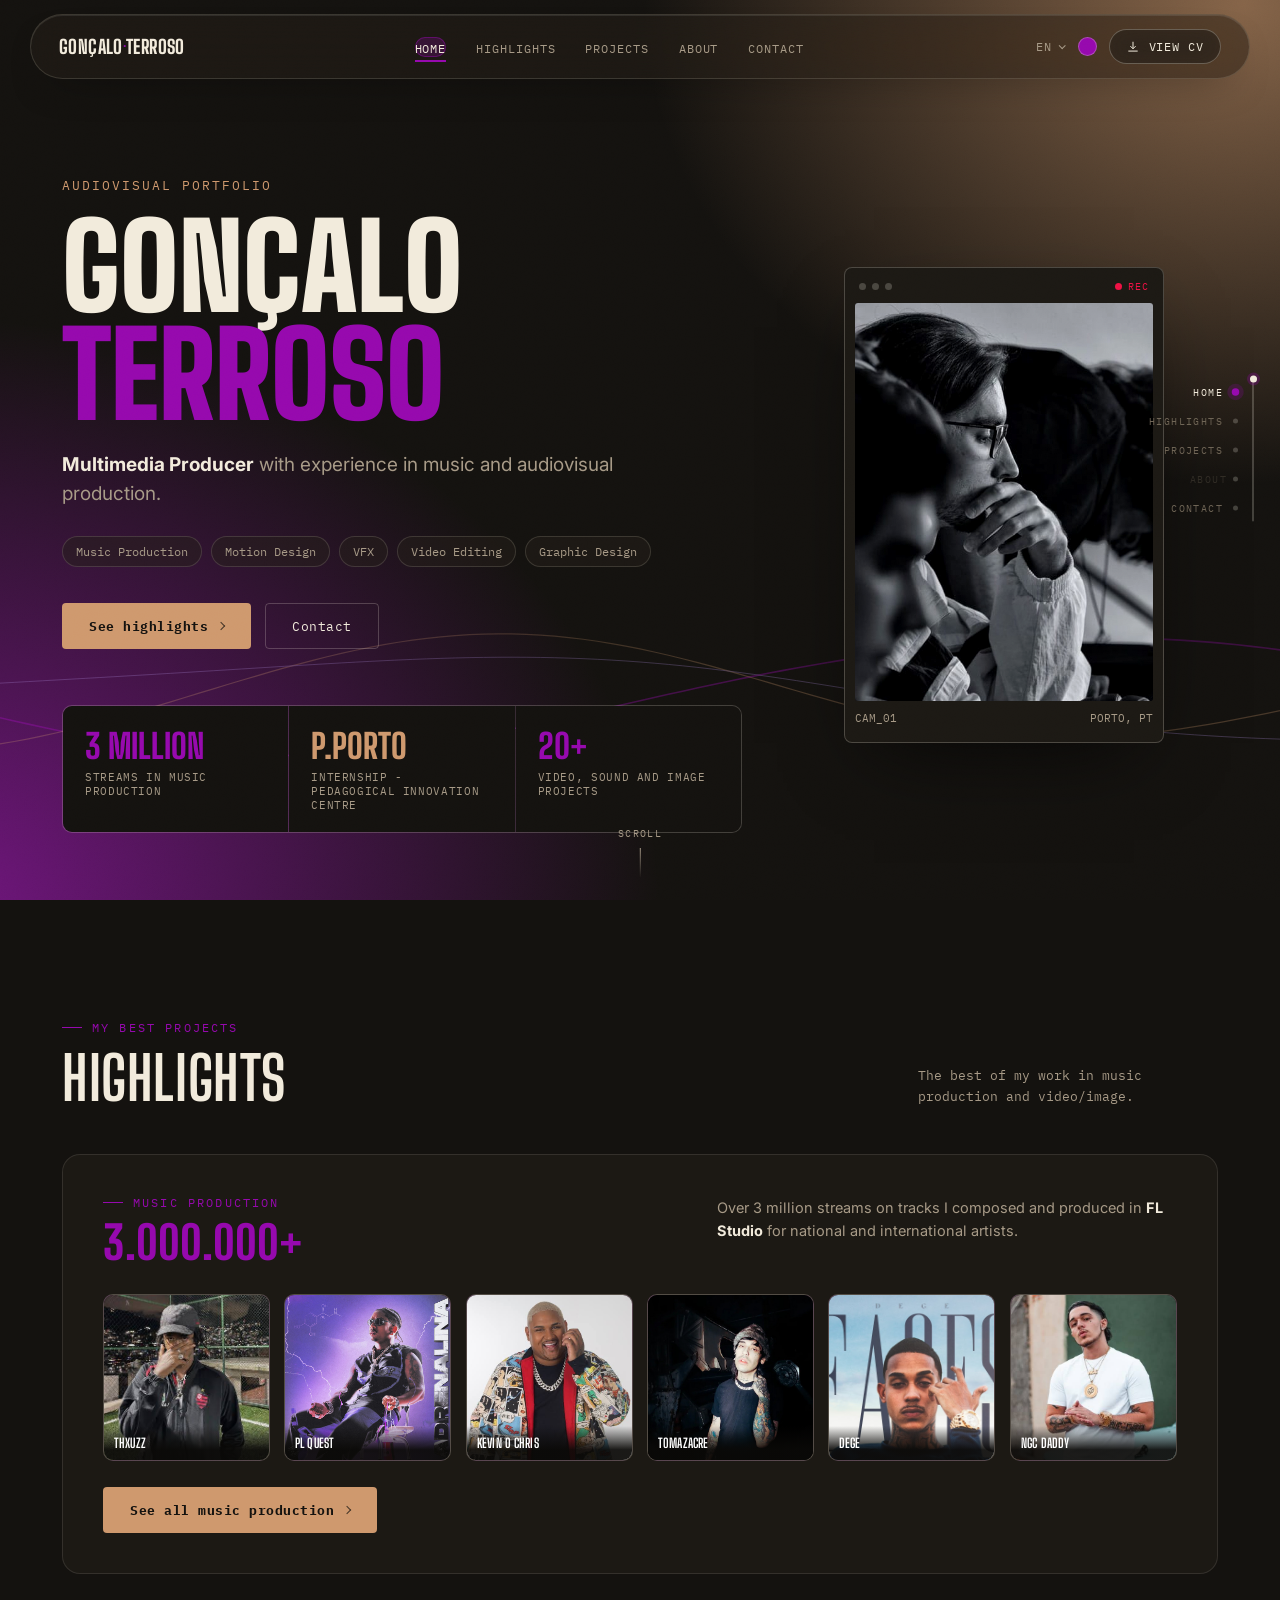
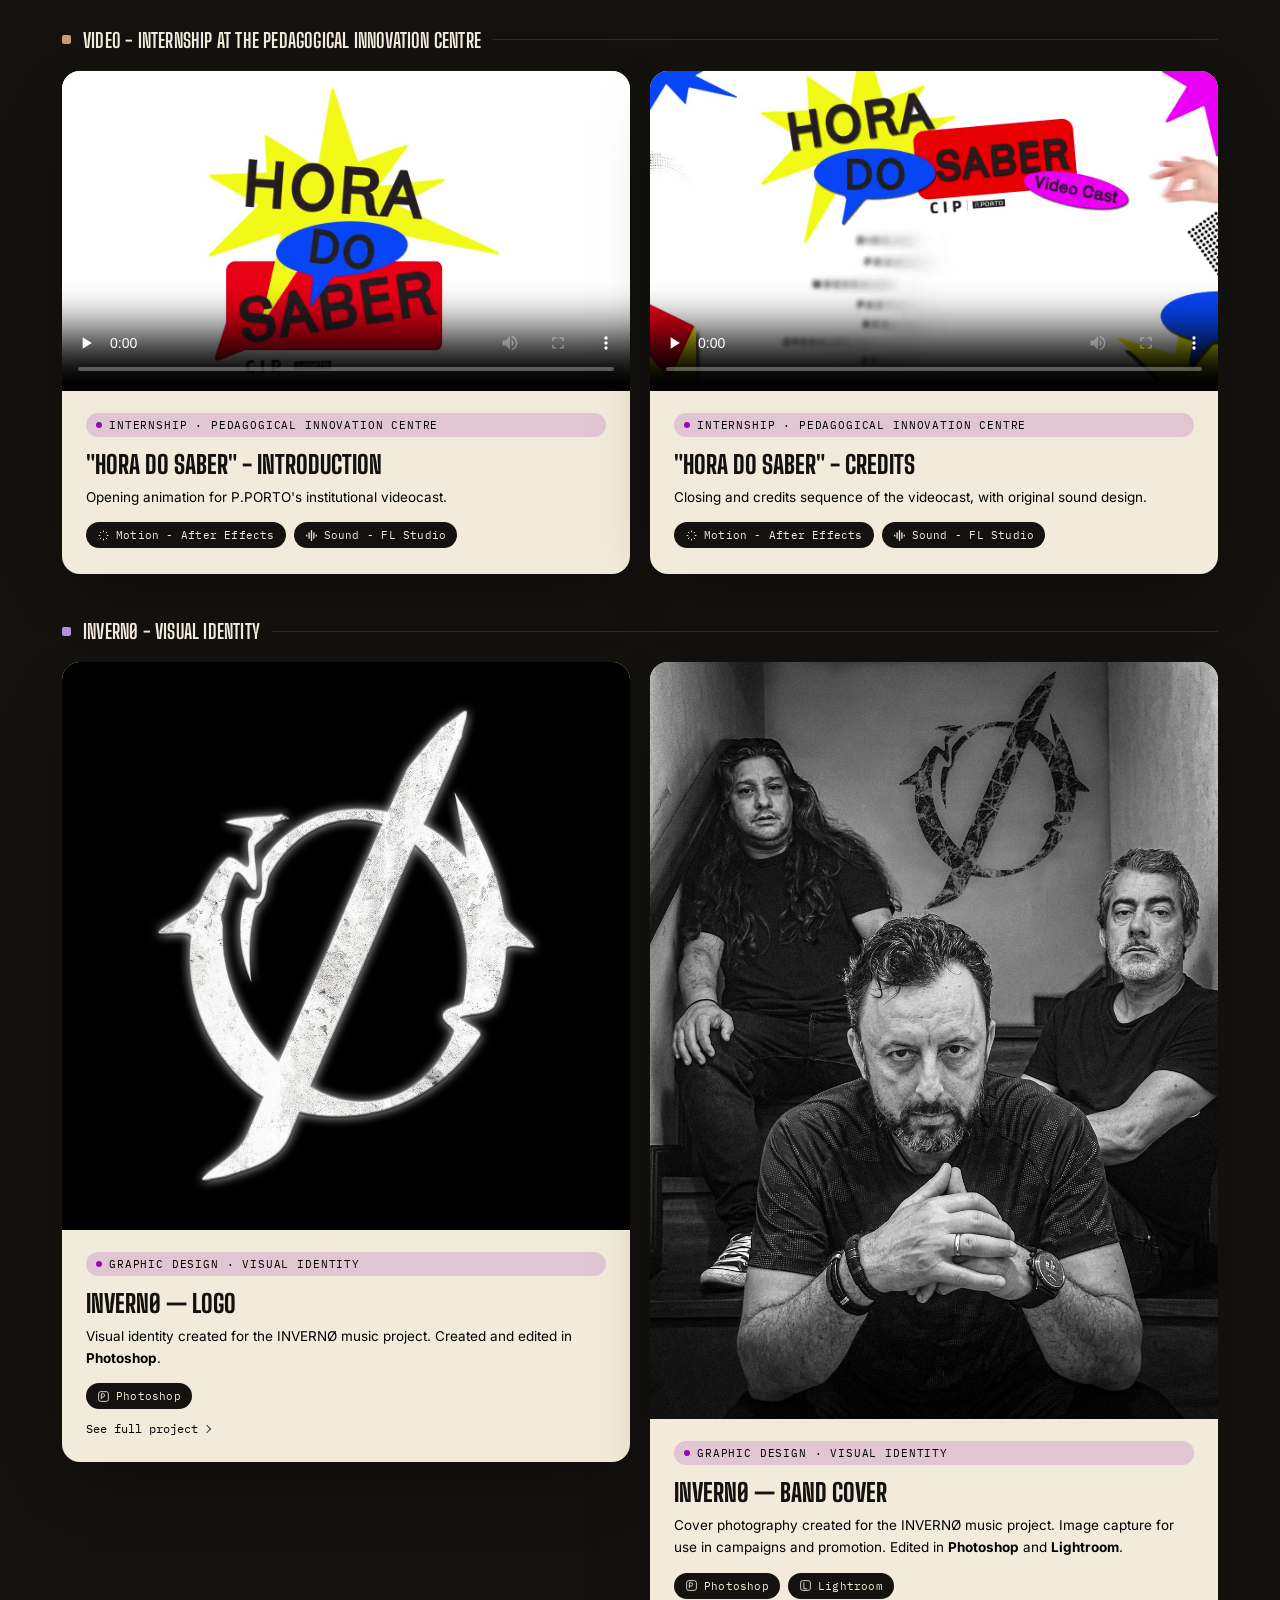
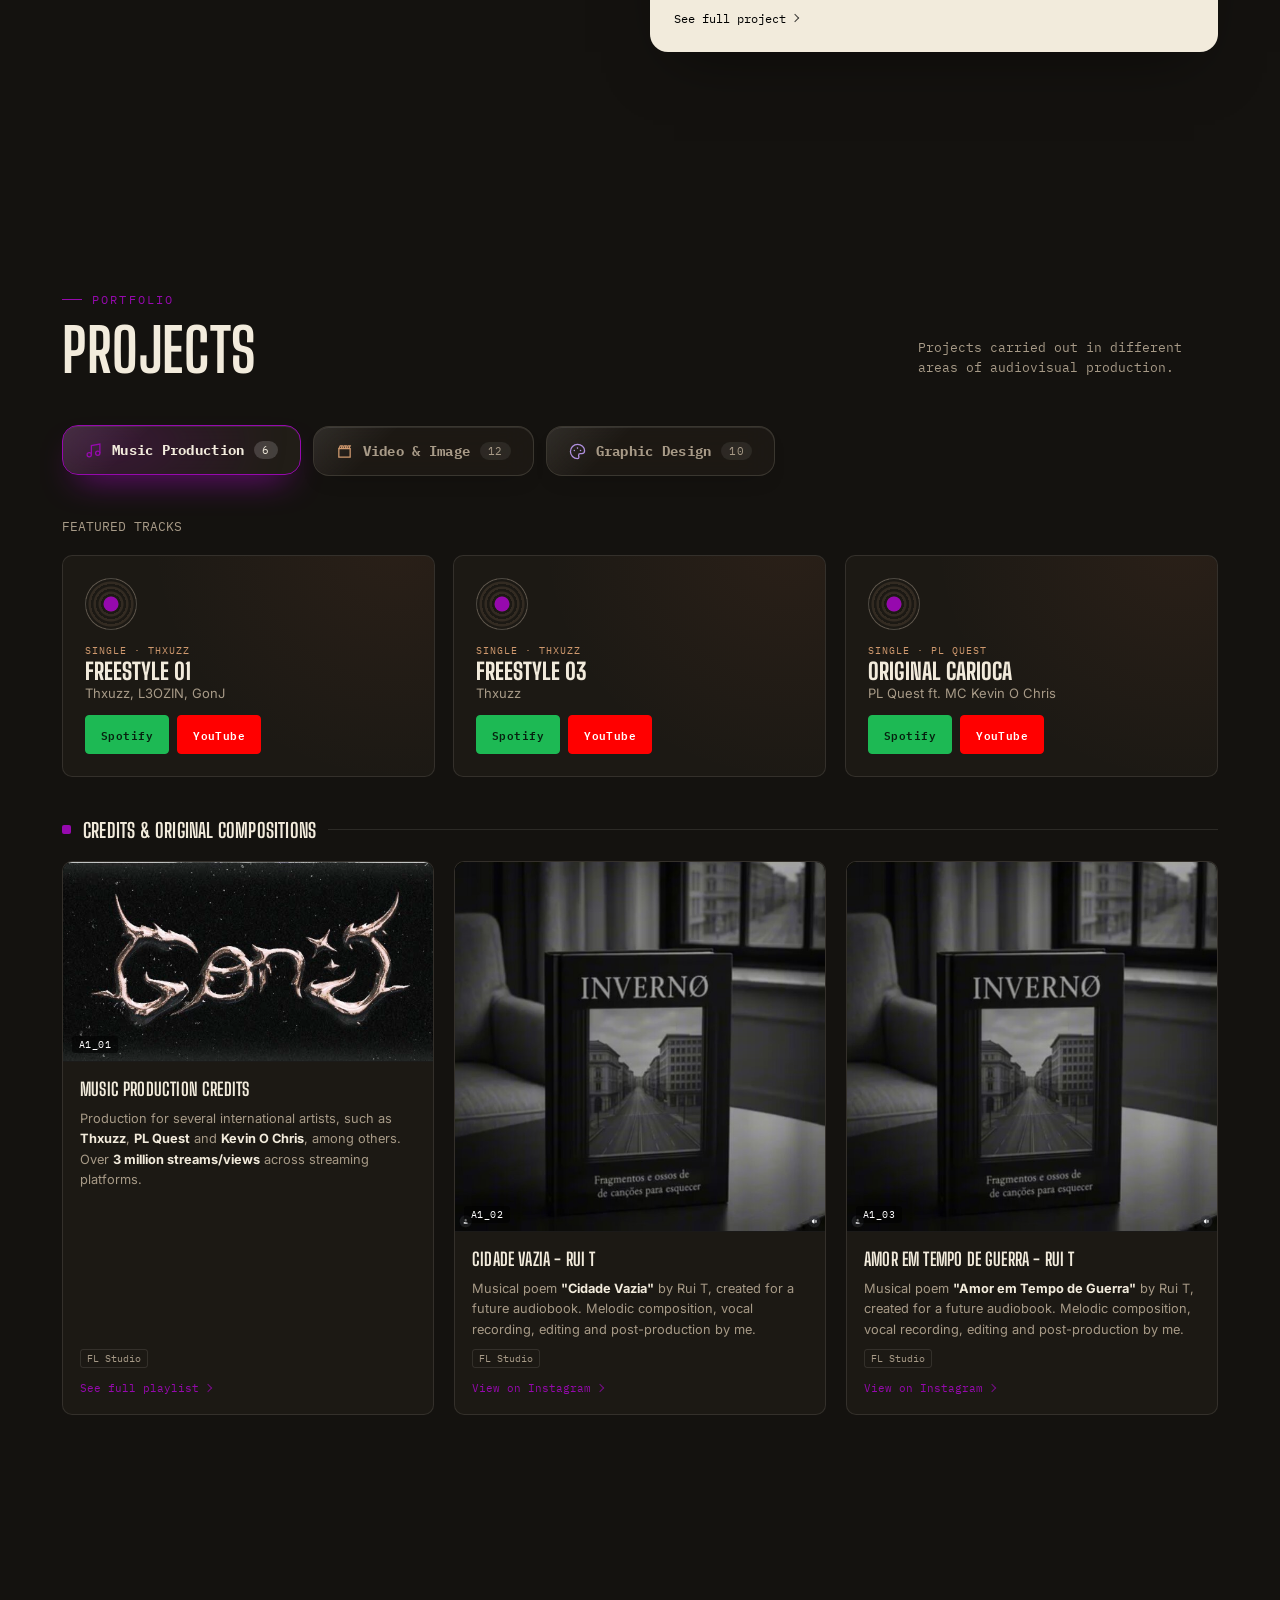
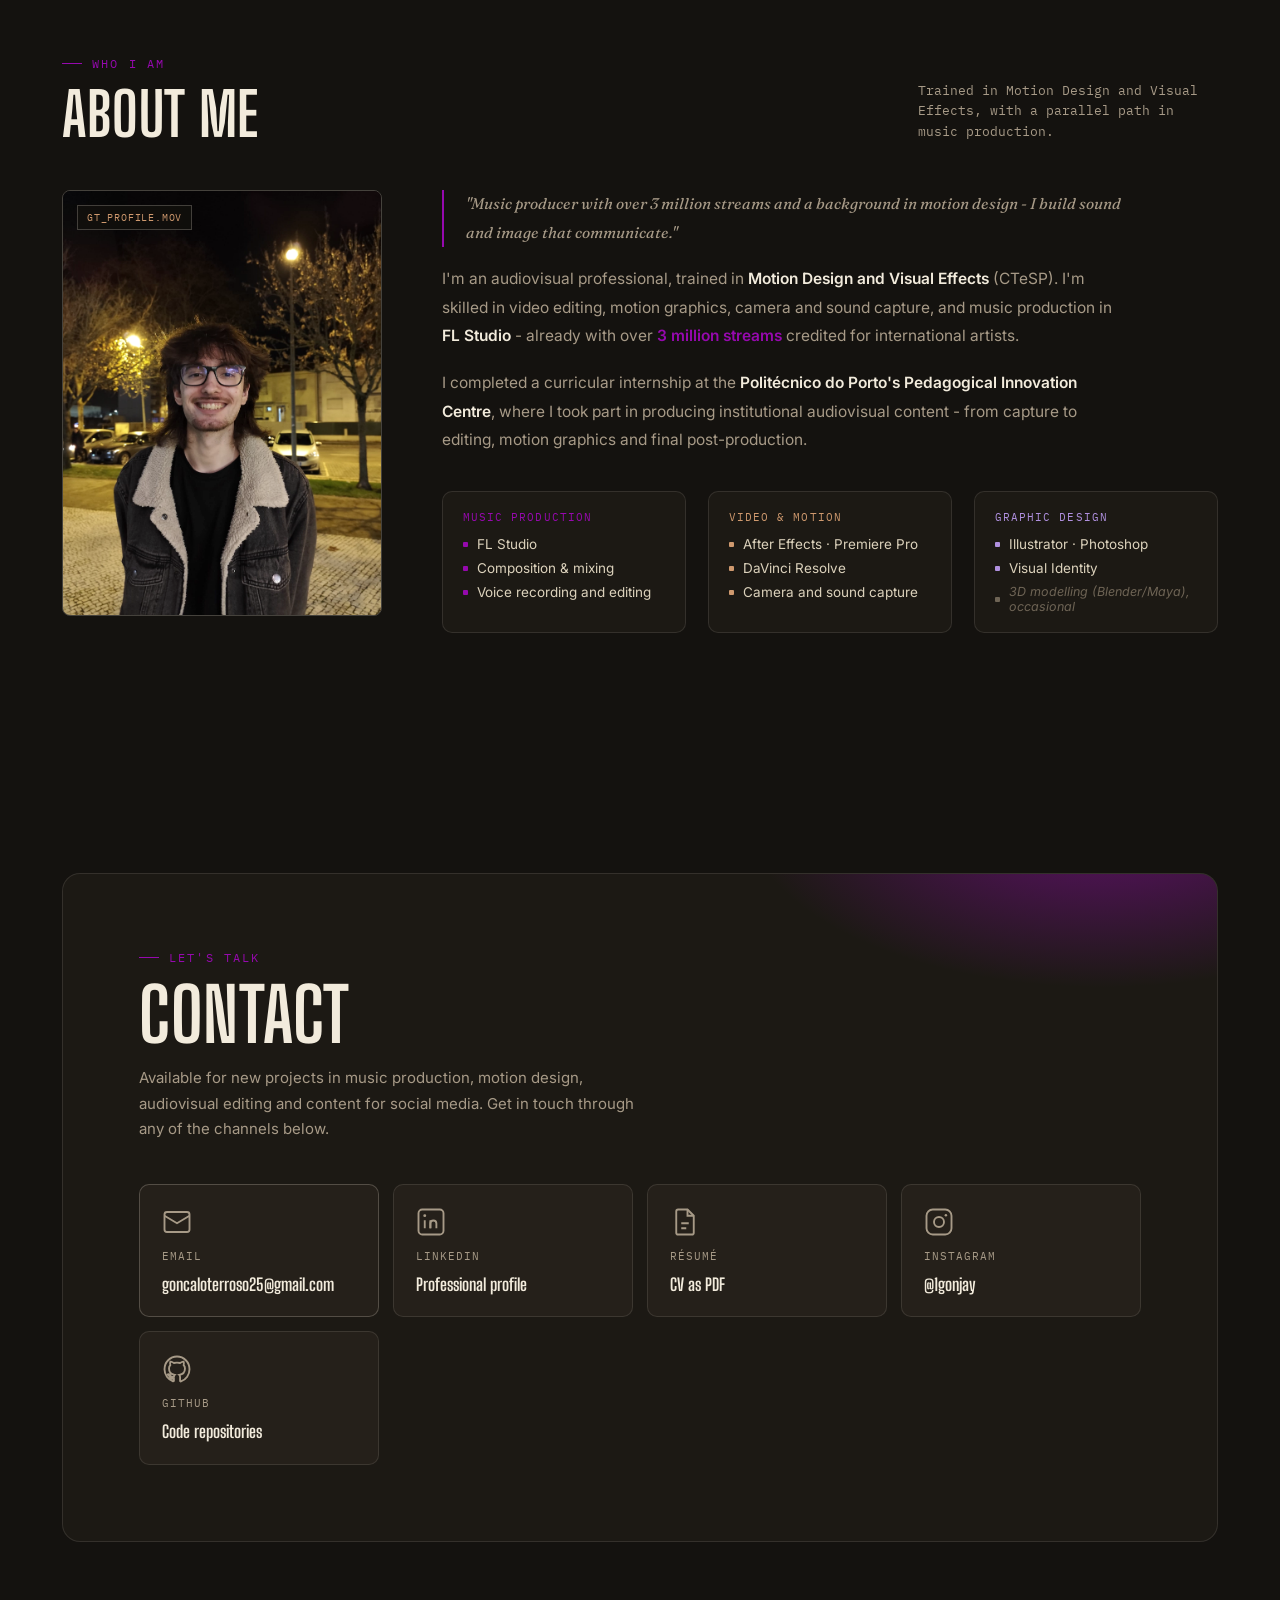
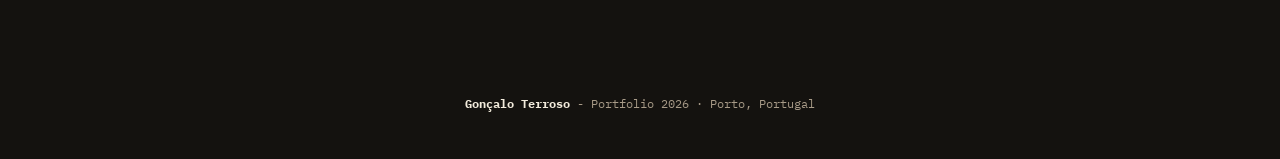
==== index.html @ 0f2cc446 "Fixed translations Fixed the translations on the Graphic Design projects." ====
<!DOCTYPE html>
<html lang="pt-PT">
<head>
<meta charset="UTF-8">
<meta name="viewport" content="width=device-width, initial-scale=1.0">
<script>
  // Robust viewport-height fix: some browsers miscalculate the CSS `vh`/`svh`
  // units when the OS display scale is a fractional value (125%, 150%, ...),
  // which makes elements pinned to the bottom of a "100vh" section (like the
  // scroll indicator) land in the wrong place. Computing the value in real
  // pixels via JS sidesteps that bug entirely, on every device.
  (function setRealVh(){
    document.documentElement.style.setProperty('--vh', (window.innerHeight * 0.01) + 'px');
  })();
  window.addEventListener('resize', function(){
    document.documentElement.style.setProperty('--vh', (window.innerHeight * 0.01) + 'px');
  });
  window.addEventListener('orientationchange', function(){
    setTimeout(function(){
      document.documentElement.style.setProperty('--vh', (window.innerHeight * 0.01) + 'px');
    }, 100);
  });
</script>
<title data-i18n-title="Gonçalo Terroso - Portfolio">Gonçalo Terroso - Portfólio</title>
<meta name="description" content="Motion Design, Vídeo & Imagem e Produção Musical - portfólio de Gonçalo Terroso." data-i18n-content="Motion Design, Video & Image and Music Production - Gonçalo Terroso's portfolio.">
<link rel="canonical" href="https://goncaloterroso.com/">
<meta name="theme-color" content="#14120F">
<link rel="icon" type="image/svg+xml" href="data:image/svg+xml,%3Csvg xmlns='http://www.w3.org/2000/svg' viewBox='0 0 64 64'%3E%3Crect width='64' height='64' rx='14' fill='%2314120F'/%3E%3Ctext x='32' y='42' font-family='Arial,sans-serif' font-weight='800' font-size='26' fill='%238c09ad' text-anchor='middle'%3EGT%3C/text%3E%3C/svg%3E">
<link rel="apple-touch-icon" href="data:image/svg+xml,%3Csvg xmlns='http://www.w3.org/2000/svg' viewBox='0 0 64 64'%3E%3Crect width='64' height='64' rx='14' fill='%2314120F'/%3E%3Ctext x='32' y='42' font-family='Arial,sans-serif' font-weight='800' font-size='26' fill='%238c09ad' text-anchor='middle'%3EGT%3C/text%3E%3C/svg%3E">
<script type="application/ld+json">
{
  "@context": "https://schema.org",
  "@type": "Person",
  "name": "Gonçalo Terroso",
  "url": "https://goncaloterroso.com/",
  "jobTitle": "Multimedia Producer",
  "description": "Motion Design, Vídeo & Imagem e Produção Musical.",
  "image": "https://goncaloterroso.com/assets/images/profile/PortfolioWebsite.png",
  "email": "mailto:goncaloterroso25@gmail.com",
  "address": { "@type": "PostalAddress", "addressLocality": "Porto", "addressCountry": "PT" },
  "sameAs": [ "https://www.instagram.com/1gonjay/" ],
  "knowsAbout": ["Motion Design", "Efeitos Visuais", "Produção Musical", "Edição de Vídeo", "Design Gráfico"]
}
</script>
<meta property="og:type" content="website">
<meta property="og:title" content="Gonçalo Terroso - Portfólio Audiovisual">
<meta property="og:description" content="Produção musical, vídeo, motion design, efeitos visuais e design gráfico.">
<meta property="og:url" content="https://goncaloterroso.com/">
<meta property="og:image" content="https://goncaloterroso.com/assets/images/profile/PortfolioWebsite.png">
<meta property="og:image:width" content="1602">
<meta property="og:image:height" content="850">
<meta name="twitter:card" content="summary_large_image">
<meta name="twitter:title" content="Gonçalo Terroso - Portfólio Audiovisual">
<meta name="twitter:description" content="Produção musical, vídeo, motion design, efeitos visuais e design gráfico.">
<meta name="twitter:image" content="https://goncaloterroso.com/assets/images/profile/PortfolioWebsite.png">
<link rel="preconnect" href="https://fonts.googleapis.com">
<link rel="preconnect" href="https://fonts.gstatic.com" crossorigin>
<link href="https://fonts.googleapis.com/css2?family=Big+Shoulders+Display:wght@600;700;800;900&family=Fraunces:ital,wght@0,500;1,400;1,500&family=Inter:wght@400;500;600;700&family=IBM+Plex+Mono:wght@400;500;600&display=swap" rel="stylesheet">
<link rel="stylesheet" href="css/style.css">
<link rel="stylesheet" href="css/mobile.css">
</head>
<body>

<!-- ================= INTRO =================
     A short typographic sequence: the disciplines flip past like a
     shot list, the name resolves, then two panels wipe apart to reveal
     the hero already in place behind them. Skippable, shortened on
     repeat visits within a session, and skipped entirely for anyone
     who prefers reduced motion. See js/intro.js. -->
<div class="intro" id="intro" role="presentation">
  <div class="intro-panel intro-panel--top" aria-hidden="true"></div>
  <div class="intro-panel intro-panel--bottom" aria-hidden="true"></div>
  <div class="intro-content">
    <div class="intro-words" id="introWords" aria-hidden="true">
      <span class="intro-word">MOTION DESIGN</span>
      <span class="intro-word">VIDEO EDITING</span>
      <span class="intro-word">SOUND DESIGN</span>
      <span class="intro-word">MUSIC PRODUCTION</span>
      <span class="intro-word">MULTIMEDIA</span>
    </div>
    <div class="intro-name" id="introName" aria-hidden="true">
      <span>GONÇALO</span><span class="accent">TERROSO</span>
    </div>
    <div class="intro-line" aria-hidden="true"></div>
  </div>
  <button type="button" class="intro-skip" id="introSkip" data-i18n="intro_skip">Saltar</button>
</div>

<div class="grain"></div>

<!-- NAV -->
<nav class="topnav">
  <div class="topnav-inner">
    <a class="brand" href="#hero" data-target="#hero">GONÇALO<span>·</span>TERROSO</a>

    <!-- Desktop inline nav — hidden on mobile, see css/mobile.css -->
    <ul class="navlinks" id="navLinks">
      <li><a href="#hero" data-target="#hero" class="active" data-i18n="nav_inicio">Início</a></li>
      <li><a href="#destaques" data-target="#destaques" data-i18n="nav_destaques">Destaques</a></li>
      <li><a href="#projetos" data-target="#projetos" data-i18n="nav_projetos">Projetos</a></li>
      <li><a href="#sobre" data-target="#sobre" data-i18n="nav_sobre">Sobre</a></li>
      <li><a href="#contacto" data-target="#contacto" data-i18n="nav_contacto">Contacto</a></li>
    </ul>

    <div class="nav-actions">
      <!-- Language selector: a compact menu, no flags. See js/i18n.js -->
      <div class="lang-select" id="langSelect">
        <button type="button" class="lang-current" id="langCurrent" aria-haspopup="listbox" aria-expanded="false">
          <span id="langCurrentCode">PT</span>
          <span class="lang-caret" aria-hidden="true"></span>
        </button>
        <ul class="lang-menu" id="langMenu" role="listbox" aria-label="Idioma / Language">
          <li><button type="button" class="lang-opt active" data-lang="pt" role="option" aria-selected="true"><span class="lang-code">PT</span><span class="lang-name">Português</span></button></li>
          <li><button type="button" class="lang-opt" data-lang="en" role="option" aria-selected="false"><span class="lang-code">EN</span><span class="lang-name">English</span></button></li>
          <li><button type="button" class="lang-opt" data-lang="es" role="option" aria-selected="false"><span class="lang-code">ES</span><span class="lang-name">Español</span></button></li>
          <li><button type="button" class="lang-opt" data-lang="fr" role="option" aria-selected="false"><span class="lang-code">FR</span><span class="lang-name">Français</span></button></li>
        </ul>
      </div>

      <!-- Theme: writes --accent-h; every accent colour resolves from it -->
      <div class="theme-pick" data-theme-pick>
        <button type="button" class="theme-trigger" aria-haspopup="dialog" aria-expanded="false" aria-label="Cor do site" data-i18n-aria-label="cp_site_color"></button>
        <div class="theme-panel" role="dialog" aria-label="Cor do site" data-i18n-aria-label="cp_site_color">
          <div class="theme-head"><span data-i18n="cp_color_label">Cor</span><span class="theme-val" data-theme-val>291°</span></div>
          <div class="theme-rail" data-theme-rail role="slider" tabindex="0"
               aria-label="Matiz" data-i18n-aria-label="cp_hue" aria-valuemin="0" aria-valuemax="359" aria-valuenow="291">
            <span class="theme-handle" data-theme-handle></span>
          </div>
          <div class="theme-foot">
            <button type="button" class="theme-reset" data-theme-reset data-i18n="cp_reset">Repor</button>
            <span class="theme-hint">←  →</span>
          </div>
        </div>
      </div>

      <!-- CV: reachable from every section, never covering content -->
      <a class="cv-btn" href="assets/cv/CV-Goncalo-Terroso.pdf" target="_blank" rel="noopener" data-cursor="PDF">
        <span class="cv-btn-icon" aria-hidden="true">
          <svg viewBox="0 0 24 24" fill="none" stroke="currentColor" stroke-width="1.7"><path d="M12 3v12"/><path d="m7.5 10.5 4.5 4.5 4.5-4.5"/><path d="M4 19h16"/></svg>
        </span>
        <span class="cv-btn-text" data-i18n="cv_btn">Ver CV</span>
      </a>
    </div>

    <!-- Mobile menu trigger — hidden on desktop, see css/mobile.css -->
    <button type="button" class="nav-toggle" id="navToggle" aria-label="Abrir menu" data-label-open="Abrir menu" data-label-close="Fechar menu" aria-expanded="false" aria-controls="navOverlay">
      <span></span><span></span>
    </button>
  </div>
  <div class="nav-progress" id="navProgress"></div>
</nav>

<!-- ================= MOBILE MENU (fullscreen) =================
     Not a drawer: a full-screen typographic takeover. Each entry is a
     large display-type line that flies in on its own beat, numbered by
     section, with the current one marked. Built as its own markup block
     so nothing depends on repositioning the desktop nav. -->
<div class="nav-overlay" id="navOverlay" aria-hidden="true">
  <div class="nav-overlay-bg" aria-hidden="true"></div>
  <div class="nav-overlay-inner">
    <div class="nav-overlay-head" id="navOverlayHead" tabindex="-1">
      <span class="nav-overlay-eyebrow" data-i18n="menu_eyebrow">Navegação</span>
    </div>
    <ul class="nav-overlay-links">
      <li><a href="#hero" data-target="#hero" class="active"><span class="nol-idx">01</span><span class="nol-text" data-i18n="nav_inicio">Início</span></a></li>
      <li><a href="#destaques" data-target="#destaques"><span class="nol-idx">02</span><span class="nol-text" data-i18n="nav_destaques">Destaques</span></a></li>
      <li><a href="#projetos" data-target="#projetos"><span class="nol-idx">03</span><span class="nol-text" data-i18n="nav_projetos">Projetos</span></a></li>
      <li><a href="#sobre" data-target="#sobre"><span class="nol-idx">04</span><span class="nol-text" data-i18n="nav_sobre">Sobre</span></a></li>
      <li><a href="#contacto" data-target="#contacto"><span class="nol-idx">05</span><span class="nol-text" data-i18n="nav_contacto">Contacto</span></a></li>
    </ul>
    <div class="nav-overlay-foot">
      <a class="cv-btn cv-btn--overlay" href="assets/cv/CV-Goncalo-Terroso.pdf" target="_blank" rel="noopener">
        <span class="cv-btn-icon" aria-hidden="true">
          <svg viewBox="0 0 24 24" fill="none" stroke="currentColor" stroke-width="1.7"><path d="M12 3v12"/><path d="m7.5 10.5 4.5 4.5 4.5-4.5"/><path d="M4 19h16"/></svg>
        </span>
        <span class="cv-btn-text" data-i18n="cv_btn">Ver CV</span>
      </a>
      <div class="theme-pick theme-pick--overlay" data-theme-pick>
        <button type="button" class="theme-trigger" aria-haspopup="dialog" aria-expanded="false" aria-label="Cor do site" data-i18n-aria-label="cp_site_color"></button>
        <div class="theme-panel" role="dialog" aria-label="Cor do site" data-i18n-aria-label="cp_site_color">
          <div class="theme-head"><span data-i18n="cp_color_label">Cor</span><span class="theme-val" data-theme-val>291°</span></div>
          <div class="theme-rail" data-theme-rail role="slider" tabindex="0"
               aria-label="Matiz" data-i18n-aria-label="cp_hue" aria-valuemin="0" aria-valuemax="359" aria-valuenow="291">
            <span class="theme-handle" data-theme-handle></span>
          </div>
          <div class="theme-foot">
            <button type="button" class="theme-reset" data-theme-reset data-i18n="cp_reset">Repor</button>
            <span class="theme-hint">←  →</span>
          </div>
        </div>
      </div>
      <div class="nav-overlay-langs" role="group" aria-label="Idioma / Language">
        <button type="button" class="lang-opt active" data-lang="pt">PT</button>
        <button type="button" class="lang-opt" data-lang="en">EN</button>
        <button type="button" class="lang-opt" data-lang="es">ES</button>
        <button type="button" class="lang-opt" data-lang="fr">FR</button>
      </div>
    </div>
  </div>
</div>

<!-- HERO -->
<header class="hero" id="hero">
  <div class="hero-scope" aria-hidden="true"><canvas id="scopeCanvas"></canvas></div>
  <div class="wrap hero-grid">
    <div>
      <div class="hero-eyebrow" data-i18n="hero_eyebrow"><span class="rec-dot"></span> PORTFÓLIO AUDIOVISUAL</div>
      <h1><span class="given">GONÇALO</span><br><span class="accent">TERROSO</span></h1>
      <p class="hero-role" data-i18n="hero_role">
        <b>Multimedia Producer</b> com experiência em produção musical e audiovisual.
      </p>
      <div class="hero-tags">
        <span class="hero-tag" data-i18n="tag_musica">Produção Musical</span>
        <span class="hero-tag">Motion Design</span>
        <span class="hero-tag">VFX</span>
        <span class="hero-tag" data-i18n="tag_video_edit">Edição de vídeo</span>
        <span class="hero-tag" data-i18n="tag_design">Design Gráfico</span>
      </div>
      <div class="hero-cta">
        <a href="#destaques" class="btn btn-primary"><span data-i18n="hero_cta_destaques">Ver destaques</span><span class="chev" aria-hidden="true"></span></a>
        <a href="#contacto" class="btn btn-ghost" data-i18n="nav_contacto">Contacto</a>
      </div>

      <div class="stat-strip">
        <div class="stat">
          <div class="num" data-i18n="stat_milhoes">3 milhões</div>
          <div class="lbl" data-i18n="stat_musica_lbl">Streams em produção musical</div>
        </div>
        <div class="stat">
          <div class="num c-video">P.PORTO</div>
          <div class="lbl" data-i18n="stat_estagio_lbl">Estágio - Centro de Inovação Pedagógica</div>
        </div>
        <div class="stat">
          <div class="num">20+</div>
          <div class="lbl" data-i18n="stat_projetos_lbl">Projetos de vídeo, som e imagem</div>
        </div>
      </div>
    </div>

    <div class="pip">
      <div class="pip-bar">
        <div class="pip-dots"><span></span><span></span><span></span></div>
        <div class="pip-label"><span class="rec-dot"></span>REC</div>
      </div>
      <div class="pip-frame"><img class="js-lightbox" data-cursor="Ver" src="assets/images/profile/eu2.jpg" alt="Gonçalo Terroso" data-i18n-alt="Gonçalo Terroso" /></div>
      <div class="pip-code">
        <span>CAM_01</span><span>PORTO, PT</span>
      </div>
    </div>
  </div>

  <div class="scrolldown"><span>SCROLL</span><span class="line"></span></div>
</header>

<!-- DESTAQUES -->
<section id="destaques">
  <div class="wrap">
    <div class="section-head">
      <div>
        <div class="eyebrow" data-i18n="destaques_eyebrow">Os meus melhores projetos</div>
        <h2 class="reveal-text"><span data-i18n="destaques_h2">Destaques</span></h2>
      </div>
      <p class="section-note" data-i18n="destaques_note">O melhor do meu trabalho em produção musical e em vídeo/imagem.</p>
    </div>

    <div class="feat-music-panel">
      <div class="fmp-head">
        <div>
          <div class="eyebrow" style="margin-bottom:10px;" data-i18n="fmp_eyebrow">Produção musical</div>
          <div class="fmp-stat">3.000.000+</div>
        </div>
        <p data-i18n="fmp_desc">Mais de 3 milhões de streams em faixas que compus e produzi em <b style="color:var(--text)">FL Studio</b> para artistas nacionais e internacionais.</p>
      </div>
      <div class="artist-grid">
        <a class="artist-card" href="https://open.spotify.com/artist/6TsiOiUUPJYw90hx3aAb0q" target="_blank" rel="noopener" aria-label="Ouvir Thxuzz no Spotify" data-i18n-aria-label="Listen to Thxuzz on Spotify">
          <div class="artist-ph">TH</div>
          <img src="assets/images/musica/artists/thxuzz.jpg" alt="Thxuzz" loading="lazy" onerror="this.style.display='none'">
          <div class="artist-label">Thxuzz</div>
          <div class="artist-go"><svg viewBox="0 0 24 24" fill="currentColor"><path d="M12 2C6.5 2 2 6.5 2 12s4.5 10 10 10 10-4.5 10-10S17.5 2 12 2zm4.6 14.4c-.2.3-.6.4-.9.2-2.5-1.5-5.6-1.9-9.3-1-.4.1-.7-.1-.8-.5-.1-.4.1-.7.5-.8 4-.9 7.5-.5 10.3 1.2.3.2.4.6.2.9zm1.2-2.7c-.2.4-.7.5-1.1.3-2.9-1.8-7.3-2.3-10.7-1.3-.4.1-.9-.1-1-.5-.1-.4.1-.9.5-1 3.9-1.2 8.7-.6 12.1 1.4.4.2.5.7.2 1.1zm.1-2.8C14.6 8.9 9 8.7 5.7 9.7c-.5.1-1-.2-1.1-.7-.1-.5.2-1 .7-1.1 3.8-1.1 10-.9 13.9 1.4.5.3.6.9.3 1.3-.3.4-.9.5-1.3.2z"/></svg><span data-i18n="ouvir_spotify">Ouvir no Spotify</span></div>
        </a>
        <a class="artist-card" href="https://open.spotify.com/artist/6J6U2JAv7LUF0cSQ98gpjM" target="_blank" rel="noopener" aria-label="Ouvir PL Quest no Spotify" data-i18n-aria-label="Listen to PL Quest on Spotify">
          <div class="artist-ph">PL</div>
          <img src="assets/images/musica/artists/pl-quest.jpg" alt="PL Quest" loading="lazy" onerror="this.style.display='none'">
          <div class="artist-label">PL Quest</div>
          <div class="artist-go"><svg viewBox="0 0 24 24" fill="currentColor"><path d="M12 2C6.5 2 2 6.5 2 12s4.5 10 10 10 10-4.5 10-10S17.5 2 12 2zm4.6 14.4c-.2.3-.6.4-.9.2-2.5-1.5-5.6-1.9-9.3-1-.4.1-.7-.1-.8-.5-.1-.4.1-.7.5-.8 4-.9 7.5-.5 10.3 1.2.3.2.4.6.2.9zm1.2-2.7c-.2.4-.7.5-1.1.3-2.9-1.8-7.3-2.3-10.7-1.3-.4.1-.9-.1-1-.5-.1-.4.1-.9.5-1 3.9-1.2 8.7-.6 12.1 1.4.4.2.5.7.2 1.1zm.1-2.8C14.6 8.9 9 8.7 5.7 9.7c-.5.1-1-.2-1.1-.7-.1-.5.2-1 .7-1.1 3.8-1.1 10-.9 13.9 1.4.5.3.6.9.3 1.3-.3.4-.9.5-1.3.2z"/></svg><span data-i18n="ouvir_spotify">Ouvir no Spotify</span></div>
        </a>
        <a class="artist-card" href="https://open.spotify.com/artist/2UMj7NCbuqy1yUZmiSYGjJ" target="_blank" rel="noopener" aria-label="Ouvir Kevin O Chris no Spotify" data-i18n-aria-label="Listen to Kevin O Chris on Spotify">
          <div class="artist-ph">KC</div>
          <img src="assets/images/musica/artists/kevin-o-chris.jpg" alt="Kevin O Chris" loading="lazy" onerror="this.style.display='none'">
          <div class="artist-label">Kevin O Chris</div>
          <div class="artist-go"><svg viewBox="0 0 24 24" fill="currentColor"><path d="M12 2C6.5 2 2 6.5 2 12s4.5 10 10 10 10-4.5 10-10S17.5 2 12 2zm4.6 14.4c-.2.3-.6.4-.9.2-2.5-1.5-5.6-1.9-9.3-1-.4.1-.7-.1-.8-.5-.1-.4.1-.7.5-.8 4-.9 7.5-.5 10.3 1.2.3.2.4.6.2.9zm1.2-2.7c-.2.4-.7.5-1.1.3-2.9-1.8-7.3-2.3-10.7-1.3-.4.1-.9-.1-1-.5-.1-.4.1-.9.5-1 3.9-1.2 8.7-.6 12.1 1.4.4.2.5.7.2 1.1zm.1-2.8C14.6 8.9 9 8.7 5.7 9.7c-.5.1-1-.2-1.1-.7-.1-.5.2-1 .7-1.1 3.8-1.1 10-.9 13.9 1.4.5.3.6.9.3 1.3-.3.4-.9.5-1.3.2z"/></svg><span data-i18n="ouvir_spotify">Ouvir no Spotify</span></div>
        </a>
        <a class="artist-card" href="https://open.spotify.com/artist/34KszyHepPGQonqRNBStzg" target="_blank" rel="noopener" aria-label="Ouvir Tomazacre no Spotify" data-i18n-aria-label="Listen to Tomazacre on Spotify">
          <div class="artist-ph">TZ</div>
          <img src="assets/images/musica/artists/tomazacre.jpg" alt="Tomazacre" loading="lazy" onerror="this.style.display='none'">
          <div class="artist-label">Tomazacre</div>
          <div class="artist-go"><svg viewBox="0 0 24 24" fill="currentColor"><path d="M12 2C6.5 2 2 6.5 2 12s4.5 10 10 10 10-4.5 10-10S17.5 2 12 2zm4.6 14.4c-.2.3-.6.4-.9.2-2.5-1.5-5.6-1.9-9.3-1-.4.1-.7-.1-.8-.5-.1-.4.1-.7.5-.8 4-.9 7.5-.5 10.3 1.2.3.2.4.6.2.9zm1.2-2.7c-.2.4-.7.5-1.1.3-2.9-1.8-7.3-2.3-10.7-1.3-.4.1-.9-.1-1-.5-.1-.4.1-.9.5-1 3.9-1.2 8.7-.6 12.1 1.4.4.2.5.7.2 1.1zm.1-2.8C14.6 8.9 9 8.7 5.7 9.7c-.5.1-1-.2-1.1-.7-.1-.5.2-1 .7-1.1 3.8-1.1 10-.9 13.9 1.4.5.3.6.9.3 1.3-.3.4-.9.5-1.3.2z"/></svg><span data-i18n="ouvir_spotify">Ouvir no Spotify</span></div>
        </a>
        <a class="artist-card" href="https://open.spotify.com/artist/3lrVtMWQakf49Evasc4FFW" target="_blank" rel="noopener" aria-label="Ouvir DEGE no Spotify" data-i18n-aria-label="Listen to DEGE on Spotify">
          <div class="artist-ph">DG</div>
          <img src="assets/images/musica/artists/dege.jpg" alt="DEGE" loading="lazy" onerror="this.style.display='none'">
          <div class="artist-label">DEGE</div>
          <div class="artist-go"><svg viewBox="0 0 24 24" fill="currentColor"><path d="M12 2C6.5 2 2 6.5 2 12s4.5 10 10 10 10-4.5 10-10S17.5 2 12 2zm4.6 14.4c-.2.3-.6.4-.9.2-2.5-1.5-5.6-1.9-9.3-1-.4.1-.7-.1-.8-.5-.1-.4.1-.7.5-.8 4-.9 7.5-.5 10.3 1.2.3.2.4.6.2.9zm1.2-2.7c-.2.4-.7.5-1.1.3-2.9-1.8-7.3-2.3-10.7-1.3-.4.1-.9-.1-1-.5-.1-.4.1-.9.5-1 3.9-1.2 8.7-.6 12.1 1.4.4.2.5.7.2 1.1zm.1-2.8C14.6 8.9 9 8.7 5.7 9.7c-.5.1-1-.2-1.1-.7-.1-.5.2-1 .7-1.1 3.8-1.1 10-.9 13.9 1.4.5.3.6.9.3 1.3-.3.4-.9.5-1.3.2z"/></svg><span data-i18n="ouvir_spotify">Ouvir no Spotify</span></div>
        </a>
        <a class="artist-card" href="https://open.spotify.com/artist/2iNFFCEAFdfAV5hPdpMk6x" target="_blank" rel="noopener" aria-label="Ouvir NGC Daddy no Spotify" data-i18n-aria-label="Listen to NGC Daddy on Spotify">
          <div class="artist-ph">NG</div>
          <img src="assets/images/musica/artists/ngc-daddy.jpg" alt="NGC Daddy" loading="lazy" onerror="this.style.display='none'">
          <div class="artist-label">NGC Daddy</div>
          <div class="artist-go"><svg viewBox="0 0 24 24" fill="currentColor"><path d="M12 2C6.5 2 2 6.5 2 12s4.5 10 10 10 10-4.5 10-10S17.5 2 12 2zm4.6 14.4c-.2.3-.6.4-.9.2-2.5-1.5-5.6-1.9-9.3-1-.4.1-.7-.1-.8-.5-.1-.4.1-.7.5-.8 4-.9 7.5-.5 10.3 1.2.3.2.4.6.2.9zm1.2-2.7c-.2.4-.7.5-1.1.3-2.9-1.8-7.3-2.3-10.7-1.3-.4.1-.9-.1-1-.5-.1-.4.1-.9.5-1 3.9-1.2 8.7-.6 12.1 1.4.4.2.5.7.2 1.1zm.1-2.8C14.6 8.9 9 8.7 5.7 9.7c-.5.1-1-.2-1.1-.7-.1-.5.2-1 .7-1.1 3.8-1.1 10-.9 13.9 1.4.5.3.6.9.3 1.3-.3.4-.9.5-1.3.2z"/></svg><span data-i18n="ouvir_spotify">Ouvir no Spotify</span></div>
        </a>
      </div>
      <div class="fmp-foot">
        <a class="btn btn-primary" href="#projetos" data-jump="musica"><span data-i18n="ver_toda_musica">Ver toda a produção musical</span><span class="chev" aria-hidden="true"></span></a>
      </div>
    </div>

    <div class="subhead" style="margin-top:0;"><span class="dot" style="--dot:var(--video)"></span><h3 data-i18n="subhead_video_estagio">Vídeo - Estágio no Centro de Inovação Pedagógica</h3><span class="subhead-line"></span></div>
    <div class="destaque-video-row">
      <div class="feat-card">
        <div class="feat-media" style="aspect-ratio:16/9;">
          <video controls preload="none" poster="assets/images/posters/motion-horasaber-intro.jpg">
            <source src="assets/videos/motion-horasaber-intro.mp4" type="video/mp4">
          </video>
        </div>
        <div class="feat-body">
          <div class="feat-badge" data-i18n="badge_estagio_cip">Estágio · Centro de Inovação Pedagógica</div>
          <div class="feat-title">"Hora do Saber" - <span data-i18n="introducao">Introdução</span></div>
          <p class="feat-desc" data-i18n="desc_horasaber_intro">Animação de abertura do videocast institucional do P.PORTO.</p>
          <div class="tool-badges">
            <span class="tool-badge"><svg viewBox="0 0 24 24" fill="none" stroke="currentColor" stroke-width="1.8"><path d="M12 3v3M12 18v3M3 12h3M18 12h3M5.6 5.6l2.1 2.1M16.3 16.3l2.1 2.1M5.6 18.4l2.1-2.1M16.3 7.7l2.1-2.1"/></svg><span data-i18n="motion_ae">Motion - After Effects</span></span>
            <span class="tool-badge"><svg viewBox="0 0 24 24" fill="currentColor"><rect x="2" y="10" width="2.4" height="4" rx="1"/><rect x="6.4" y="6" width="2.4" height="12" rx="1"/><rect x="10.8" y="2" width="2.4" height="20" rx="1"/><rect x="15.2" y="6" width="2.4" height="12" rx="1"/><rect x="19.6" y="10" width="2.4" height="4" rx="1"/></svg><span data-i18n="som_flstudio">Som - FL Studio</span></span>
          </div>
        </div>
      </div>

      <div class="feat-card">
        <div class="feat-media" style="aspect-ratio:16/9;">
          <video controls preload="none" poster="assets/images/posters/motion-horasaber-credits.jpg">
            <source src="assets/videos/motion-horasaber-credits.mp4" type="video/mp4">
          </video>
        </div>
        <div class="feat-body">
          <div class="feat-badge" data-i18n="badge_estagio_cip">Estágio · Centro de Inovação Pedagógica</div>
          <div class="feat-title">"Hora do Saber" - <span data-i18n="creditos">Créditos</span></div>
          <p class="feat-desc" data-i18n="desc_horasaber_credits">Encerramento e créditos do videocast, com sonorização própria.</p>
          <div class="tool-badges">
            <span class="tool-badge"><svg viewBox="0 0 24 24" fill="none" stroke="currentColor" stroke-width="1.8"><path d="M12 3v3M12 18v3M3 12h3M18 12h3M5.6 5.6l2.1 2.1M16.3 16.3l2.1 2.1M5.6 18.4l2.1-2.1M16.3 7.7l2.1-2.1"/></svg><span data-i18n="motion_ae">Motion - After Effects</span></span>
            <span class="tool-badge"><svg viewBox="0 0 24 24" fill="currentColor"><rect x="2" y="10" width="2.4" height="4" rx="1"/><rect x="6.4" y="6" width="2.4" height="12" rx="1"/><rect x="10.8" y="2" width="2.4" height="20" rx="1"/><rect x="15.2" y="6" width="2.4" height="12" rx="1"/><rect x="19.6" y="10" width="2.4" height="4" rx="1"/></svg><span data-i18n="som_flstudio">Som - FL Studio</span></span>
          </div>
        </div>
      </div>
    </div>

    <div class="subhead"><span class="dot" style="--dot:var(--design)"></span><h3>INVERNØ - <span data-i18n="identidade_visual">Identidade Visual</span></h3><span class="subhead-line"></span></div>
    <div class="destaque-video-row">
      <div class="feat-card">
        <div class="feat-media" style="aspect-ratio:1/1;">
          <img class="js-lightbox" data-cursor="Ver" loading="lazy" decoding="async" src="assets/images/inverno/inverno-logo-white.jpg" alt="Logótipo INVERNØ" data-i18n-alt="INVERNØ logo">
        </div>
        <div class="feat-body">
          <div class="feat-badge" data-i18n="badge_design_identidade">Design Gráfico · Identidade Visual</div>
          <div class="feat-title">INVERNØ — <span data-i18n="logotipo">Logótipo</span></div>
          <p class="feat-desc" data-i18n="desc_inverno_logo">Criação de identidade visual para o projeto musical INVERNØ. Criada e editada no <b>Photoshop</b>.</p>
          <div class="tool-badges">
            <span class="tool-badge"><svg viewBox="0 0 24 24" fill="none" stroke="currentColor" stroke-width="1.6"><rect x="3" y="3" width="18" height="18" rx="4"/><path d="M8 17V7h3.2a3 3 0 0 1 0 6H8"/></svg>Photoshop</span>
          </div>
          <a class="mini-link" href="#projetos" data-jump="design" style="margin-top:12px; color:#000000;"><span data-i18n="ver_projeto_completo">Ver projeto completo</span><span class="chev" aria-hidden="true"></span></a>
        </div>
      </div>

      <div class="feat-card">
        <div class="feat-media" style="aspect-ratio:3/4;">
          <img class="js-lightbox" data-cursor="Ver" loading="lazy" decoding="async" src="assets/images/inverno/inverno-band-photo.jpg" alt="Fotografia de capa da banda INVERNØ" data-i18n-alt="INVERNØ band cover photo">
        </div>
        <div class="feat-body">
          <div class="feat-badge" data-i18n="badge_design_identidade">Design Gráfico · Identidade Visual</div>
          <div class="feat-title">INVERNØ — Band Cover</div>
          <p class="feat-desc" data-i18n="desc_inverno_cover">Criação de fotografia de capa para o projeto musical INVERNØ. Captação de imagens para uso em campanhas e divulgação. Editado no <b>Photoshop</b> e <b>Lightroom</b>.</p>
          <div class="tool-badges">
            <span class="tool-badge"><svg viewBox="0 0 24 24" fill="none" stroke="currentColor" stroke-width="1.6"><rect x="3" y="3" width="18" height="18" rx="4"/><path d="M8 17V7h3.2a3 3 0 0 1 0 6H8"/></svg>Photoshop</span>
            <span class="tool-badge"><svg viewBox="0 0 24 24" fill="none" stroke="currentColor" stroke-width="1.6"><rect x="3" y="3" width="18" height="18" rx="4"/><path d="M9 6v12h6"/></svg>Lightroom</span>
          </div>
          <a class="mini-link" href="#projetos" data-jump="design" style="margin-top:12px; color:#000000;"><span data-i18n="ver_projeto_completo">Ver projeto completo</span><span class="chev" aria-hidden="true"></span></a>
        </div>
      </div>
    </div>
  </div>
</section>

<!-- PROJETOS -->
<section id="projetos">
  <div class="wrap">
    <div class="section-head">
      <div>
        <div class="eyebrow" data-i18n="portfolio">Portfólio</div>
        <h2 class="reveal-text"><span data-i18n="projetos_h2">Projetos</span></h2>
      </div>
      <p class="section-note" data-i18n="projetos_note">Projetos realizados em diferentes áreas da produção audiovisual.</p>
    </div>

    <div class="tracks-nav" id="tracksNav">
      <button class="track-btn active" data-track="musica" style="--dot:var(--music); --dot-bg:var(--music-dim);">
        <svg viewBox="0 0 24 24" fill="none" stroke="currentColor" stroke-width="1.8"><path d="M9 18V5l12-2v13"/><circle cx="6" cy="18" r="3"/><circle cx="18" cy="16" r="3"/></svg>
        <span class="tag" data-i18n="tag_musica">Produção Musical</span><span class="count">6</span>
      </button>
      <button class="track-btn" data-track="video" style="--dot:var(--video); --dot-bg:var(--video-dim);">
        <svg viewBox="0 0 24 24" fill="none" stroke="currentColor" stroke-width="1.8"><path d="M4 8h16v12H4z"/><path d="m4 8 2-4h3l-2 4"/><path d="m9.5 8 2-4h3l-2 4"/><path d="m15 8 2-4h3l-2 4"/></svg>
        <span class="tag" data-i18n="tag_video_img">Vídeo & Imagem</span><span class="count">12</span>
      </button>
      <button class="track-btn" data-track="design" style="--dot:var(--design); --dot-bg:var(--design-dim);">
        <svg viewBox="0 0 24 24" fill="none" stroke="currentColor" stroke-width="1.8"><path d="M12 2a10 10 0 1 0 0 20c1.5 0 2-1 2-2s-.5-1.5-.5-2.5A2.5 2.5 0 0 1 16 15h2a4 4 0 0 0 4-4c0-5-4.5-9-10-9Z"/><circle cx="7.5" cy="10.5" r="1.1" fill="currentColor" stroke="none"/><circle cx="12" cy="7.2" r="1.1" fill="currentColor" stroke="none"/><circle cx="16.3" cy="10.5" r="1.1" fill="currentColor" stroke="none"/></svg>
        <span class="tag" data-i18n="tag_design">Design Gráfico</span><span class="count">10</span>
      </button>
    </div>

    <!-- MÚSICA -->
    <div class="track-panel active" id="panel-musica" style="--card-accent:var(--music)">

      <p class="section-note" style="max-width:none; margin:26px 0 18px;" data-i18n="faixas_destaque">FAIXAS EM DESTAQUE</p>
      <div class="featured-row">
        <div class="single-card">
          <div class="single-vinyl"></div>
          <div>
            <div class="single-label">Single · Thxuzz</div>
            <div class="single-title">Freestyle 01</div>
            <div class="single-artist">Thxuzz, L3OZIN, GonJ</div>
          </div>
          <div class="single-links">
            <a class="btn btn-sm btn-spotify" href="https://open.spotify.com/track/1sW0BCO3lnzCx7aYnPzV6K" target="_blank" rel="noopener">Spotify</a>
            <a class="btn btn-sm btn-youtube" href="https://www.youtube.com/watch?v=UHzCCiGo_uc" target="_blank" rel="noopener">YouTube</a>
          </div>
        </div>

        <div class="single-card">
          <div class="single-vinyl"></div>
          <div>
            <div class="single-label">Single · Thxuzz</div>
            <div class="single-title">Freestyle 03</div>
            <div class="single-artist">Thxuzz</div>
          </div>
          <div class="single-links">
            <a class="btn btn-sm btn-spotify" href="https://open.spotify.com/track/2U8ogfw2aVxpVyuNVKjUDj" target="_blank" rel="noopener">Spotify</a>
            <a class="btn btn-sm btn-youtube" href="https://www.youtube.com/watch?v=JYeD5qJOw_4" target="_blank" rel="noopener">YouTube</a>
          </div>
        </div>

        <div class="single-card">
          <div class="single-vinyl"></div>
          <div>
            <div class="single-label">Single · PL Quest</div>
            <div class="single-title">Original Carioca</div>
            <div class="single-artist">PL Quest ft. MC Kevin O Chris</div>
          </div>
          <div class="single-links">
            <a class="btn btn-sm btn-spotify" href="https://open.spotify.com/track/0Bc5JSx0uOTY5wqg2L6Cbo" target="_blank" rel="noopener">Spotify</a>
            <a class="btn btn-sm btn-youtube" href="https://www.youtube.com/watch?v=ZdJoa9FAWUc" target="_blank" rel="noopener">YouTube</a>
          </div>
        </div>
      </div>

      <div class="subhead"><span class="dot" style="--dot:var(--music)"></span><h3 data-i18n="creditos_composicoes">Créditos & composições originais</h3><span class="subhead-line"></span></div>
      <div class="grid-row">
        <div class="clip-card" style="--card-accent:var(--music)">
          <a class="clip-thumb linked" data-cursor="Abrir" style="aspect-ratio:643/347;" href="https://open.spotify.com/playlist/6tiUJIbz2WAhgnrPSdIG64?si=b0b9accb32f34a90" target="_blank" rel="noopener" aria-label="Abrir playlist completa no Spotify" data-i18n-aria-label="Open full playlist on Spotify">
            <img src="assets/images/musica/gonjay.jpg" alt="Freestyle 03 no Spotify" data-i18n-alt="Freestyle 03 on Spotify">
            <span class="clip-code">A1_01</span>
            <span class="thumb-go">Spotify<span class="chev" aria-hidden="true"></span></span>
          </a>
          <div class="clip-body">
            <div class="clip-title" data-i18n="creditos_prod_musical">Créditos de Produção Musical</div>
            <p class="clip-desc" data-i18n="desc_creditos_musical">Produção para vários artistas a nível internacional, como <b>Thxuzz</b>, <b>PL Quest</b> e <b>Kevin O Chris</b>, entre outros. Mais de <b>3 milhões de streams/visualizações</b> nas plataformas de streaming.</p>
            <div class="clip-tools"><span>FL Studio</span></div>
            <a class="clip-link" href="https://open.spotify.com/playlist/6tiUJIbz2WAhgnrPSdIG64?si=b0b9accb32f34a90" target="_blank" rel="noopener"><span data-i18n="ver_playlist_completa">Ver playlist completa</span><span class="chev" aria-hidden="true"></span></a>
          </div>
        </div>

        <div class="clip-card" style="--card-accent:var(--music)">
          <a class="clip-thumb linked" data-cursor="Abrir" style="aspect-ratio:1/1;" href="https://www.instagram.com/p/DMquTVCtXG_/" target="_blank" rel="noopener" aria-label="Abrir Cidade Vazia no Instagram" data-i18n-aria-label="Open Cidade Vazia on Instagram">
            <img src="assets/images/musica/inverno-audiobook.jpg" alt="INVERNØ - Cidade Vazia">
            <span class="clip-code">A1_02</span>
            <span class="thumb-go">Instagram<span class="chev" aria-hidden="true"></span></span>
          </a>
          <div class="clip-body">
            <div class="clip-title">Cidade Vazia - Rui T</div>
            <p class="clip-desc" data-i18n="desc_cidade_vazia">Poema musical <b>"Cidade Vazia"</b> de Rui T, em âmbito de um futuro audiobook. Composição melódica, captação de voz, edição e pós-produção feita por mim.</p>
            <div class="clip-tools"><span>FL Studio</span></div>
            <a class="clip-link" href="https://www.instagram.com/p/DMquTVCtXG_/" target="_blank" rel="noopener"><span data-i18n="ver_no_instagram">Ver no Instagram</span><span class="chev" aria-hidden="true"></span></a>
          </div>
        </div>

        <div class="clip-card" style="--card-accent:var(--music)">
          <a class="clip-thumb linked" data-cursor="Abrir" style="aspect-ratio:1/1;" href="https://www.instagram.com/p/DMquTVCtXG_/" target="_blank" rel="noopener" aria-label="Abrir Amor em Tempo de Guerra no Instagram" data-i18n-aria-label="Open Amor em Tempo de Guerra on Instagram">
            <img src="assets/images/musica/inverno-audiobook.jpg" alt="Amor em Tempo de Guerra">
            <span class="clip-code">A1_03</span>
            <span class="thumb-go">Instagram<span class="chev" aria-hidden="true"></span></span>
          </a>
          <div class="clip-body">
            <div class="clip-title">Amor em Tempo de Guerra - Rui T</div>
            <p class="clip-desc" data-i18n="desc_amor_guerra">Poema musical <b>"Amor em Tempo de Guerra"</b> de Rui T, em âmbito de um futuro audiobook. Composição melódica, captação de voz, edição e pós-produção feita por mim.</p>
            <div class="clip-tools"><span>FL Studio</span></div>
            <a class="clip-link" href="https://www.instagram.com/p/DMquTVCtXG_/" target="_blank" rel="noopener"><span data-i18n="ver_no_instagram">Ver no Instagram</span><span class="chev" aria-hidden="true"></span></a>
          </div>
        </div>
      </div>
    </div>

    <!-- VÍDEO & IMAGEM (Motion + Som, estágio em destaque) -->
    <div class="track-panel" id="panel-video" style="--card-accent:var(--video)">

      <div class="subhead"><span class="dot" style="--dot:var(--video)"></span><h3 data-i18n="subhead_estagio_cip">Estágio - Centro de Inovação Pedagógica</h3><span class="subhead-line"></span><span class="subhead-note">P.PORTO · 2026</span></div>
      <div class="grid-row">
        <div class="clip-card" style="--card-accent:var(--video)">
          <div class="clip-thumb" style="aspect-ratio:16/9;">
            <span class="stage-flag" data-i18n="estagio">Estágio</span>
            <video controls preload="none" poster="assets/images/posters/motion-esmae.jpg">
              <source src="assets/videos/motion-esmae.mp4" type="video/mp4">
            </video>
            <span class="clip-code">V1_01</span>
          </div>
          <div class="clip-body">
            <div class="clip-title">Loop - <span data-i18n="jornadas_inovacao">Jornadas de Inovação</span></div>
            <p class="clip-desc" data-i18n="desc_loop_esmae">Animação em loop para as <b>Jornadas Internas de Inovação Pedagógica de 2026</b>, na ESMAE. Realizado no After Effects após organização dos grafismos em Illustrator.</p>
            <div class="clip-tools"><span>After Effects</span><span>Illustrator</span></div>
          </div>
        </div>

        <div class="clip-card portrait" style="--card-accent:var(--video)">
          <div class="clip-thumb" style="aspect-ratio:1080/1920;">
            <span class="stage-flag" data-i18n="estagio_916">Estágio · 9:16</span>
            <video controls preload="none" poster="assets/images/posters/motion-savethedate.jpg">
              <source src="assets/videos/motion-savethedate.mp4" type="video/mp4">
            </video>
            <span class="clip-code">V1_02</span>
          </div>
          <div class="clip-body">
            <div class="clip-title">Save the Date - <span data-i18n="vertical">Vertical</span></div>
            <p class="clip-desc" data-i18n="desc_savethedate">Animação vertical de <b>"save the date"</b> para as Jornadas Internas de Inovação Pedagógica de 2026. Formato nativo para redes sociais.</p>
            <div class="clip-tools"><span>After Effects</span><span>Illustrator</span></div>
          </div>
        </div>

        <div class="clip-card" style="--card-accent:var(--video)">
          <div class="clip-thumb" style="aspect-ratio:16/9;">
            <span class="stage-flag" data-i18n="estagio">Estágio</span>
            <video controls preload="none" poster="assets/images/posters/motion-horasaber-intro.jpg">
              <source src="assets/videos/motion-horasaber-intro.mp4" type="video/mp4">
            </video>
            <span class="clip-code">V1_03</span>
          </div>
          <div class="clip-body">
            <div class="clip-title">Hora do Saber - <span data-i18n="introducao">Introdução</span></div>
            <p class="clip-desc" data-i18n="desc_horasaber_intro_full">Animação de introdução do videocast <b>"Hora do Saber"</b>, dirigido e produzido no Centro de Inovação Pedagógica do P.PORTO, com moderação de Inês Guedes e Sílvia Geraldes. Organização dos grafismos em <b>Illustrator</b>, realização da animação em <b>After Effects</b>, e sonorização no <b>FL Studio</b> Todos os episódios foram posteriormente editados no <b>Premiere Pro</b>.</p>
            <div class="clip-tools"><span>After Effects</span><span>Premiere Pro</span><span>FL Studio</span></div>
          </div>
        </div>

        <div class="clip-card" style="--card-accent:var(--video)">
          <div class="clip-thumb" style="aspect-ratio:16/9;">
            <span class="stage-flag" data-i18n="estagio">Estágio</span>
            <video controls preload="none" poster="assets/images/posters/motion-horasaber-credits.jpg">
              <source src="assets/videos/motion-horasaber-credits.mp4" type="video/mp4">
            </video>
            <span class="clip-code">V1_04</span>
          </div>
          <div class="clip-body">
            <div class="clip-title">Hora do Saber - <span data-i18n="creditos">Créditos</span></div>
            <p class="clip-desc" data-i18n="desc_horasaber_credits_full">Animação de encerramento e créditos do videocast <b>"Hora do Saber"</b>. Organização dos grafismos em <b>Illustrator</b>, realização da animação em <b>After Effects</b>, e criação de música original e sonorização no <b>FL Studio</b>. Edição e pós-produção de todos os episódios em <b>Premiere Pro</b>.</p>
            <div class="clip-tools"><span>After Effects</span><span>Premiere Pro</span><span>FL Studio</span></div>
          </div>
        </div>
      </div>

      <div class="subhead"><span class="dot" style="--dot:var(--video)"></span><h3 data-i18n="eventos_producao_vivo">Eventos & produção ao vivo</h3><span class="subhead-line"></span></div>
      <div class="grid-row">
        <div class="clip-card" style="--card-accent:var(--video)">
          <div class="clip-thumb" style="aspect-ratio:16/9;">
            <button class="yt-facade" data-yt="heCjs818U0E">
              <img src="https://i.ytimg.com/vi/heCjs818U0E/hqdefault.jpg" alt="Roadshow PlurALL no YouTube" data-i18n-alt="PlurALL Roadshow on YouTube">
              <span class="play"><svg viewBox="0 0 68 48"><path d="M66.5 7.7c-.8-2.9-2.6-5.3-5.4-6.1C56.4 0 33.9 0 33.9 0S11.4 0 6.7 1.6C4 2.4 2.1 4.7 1.3 7.7 0 12.5 0 24 0 24s0 11.5 1.3 16.3c.8 2.9 2.6 5.3 5.4 6.1C11.4 48 33.9 48 33.9 48s22.5 0 27.2-1.6c2.9-.8 4.7-3.2 5.4-6.1C67.9 35.5 67.9 24 67.9 24s0-11.5-1.4-16.3z" fill="#000" fill-opacity=".65"/><path d="M45 24 27 14v20z" fill="#fff"/></svg></span>
            </button>
            <span class="clip-code">V2_01</span>
          </div>
          <div class="clip-body">
            <div class="clip-title">Roadshow PlurALL</div>
            <p class="clip-desc" data-i18n="desc_plurall">Evento de abertura do roadshow do <b>PlurALL</b>, no Porto Innovation Center (PORTIC). Montagem e teste de equipamentos, apoio na realização audiovisual ao vivo, edição e pós-produção completa.</p>
            <div class="clip-tools"><span>Premiere Pro</span></div>
            <a class="clip-link" href="https://youtu.be/heCjs818U0E" target="_blank" rel="noopener"><span data-i18n="ver_no_youtube">Ver no YouTube</span><span class="chev" aria-hidden="true"></span></a>
          </div>
        </div>

        <div class="clip-card" style="--card-accent:var(--video)">
          <div class="clip-thumb" style="aspect-ratio:16/9;">
            <button class="yt-facade" data-yt="gW6PwjxqdbA">
              <img src="https://i.ytimg.com/vi/gW6PwjxqdbA/hqdefault.jpg" alt="Abertura da Universidade Técnica do Porto no YouTube" data-i18n-alt="Universidade Técnica do Porto opening ceremony on YouTube">
              <span class="play"><svg viewBox="0 0 68 48"><path d="M66.5 7.7c-.8-2.9-2.6-5.3-5.4-6.1C56.4 0 33.9 0 33.9 0S11.4 0 6.7 1.6C4 2.4 2.1 4.7 1.3 7.7 0 12.5 0 24 0 24s0 11.5 1.3 16.3c.8 2.9 2.6 5.3 5.4 6.1C11.4 48 33.9 48 33.9 48s22.5 0 27.2-1.6c2.9-.8 4.7-3.2 5.4-6.1C67.9 35.5 67.9 24 67.9 24s0-11.5-1.4-16.3z" fill="#000" fill-opacity=".65"/><path d="M45 24 27 14v20z" fill="#fff"/></svg></span>
            </button>
            <span class="clip-code">V2_02</span>
          </div>
          <div class="clip-body">
            <div class="clip-title">Universidade Técnica do Porto</div>
            <p class="clip-desc" data-i18n="desc_utp">Evento de abertura no Auditório Magno do ISEP, com a participação do presidente do P.PORTO, Ministro da Educação, Ciência e Inovação, e o <b>Primeiro-Ministro Luís Montenegro</b>. Staff, montagem de equipamentos e apoio na realização ao vivo.</p>
            <div class="clip-tools"><span data-i18n="producao_ao_vivo">Produção ao vivo</span></div>
            <a class="clip-link" href="https://www.youtube.com/live/gW6PwjxqdbA" target="_blank" rel="noopener"><span data-i18n="ver_no_youtube">Ver no YouTube</span><span class="chev" aria-hidden="true"></span></a>
          </div>
        </div>
      </div>

      <div class="subhead"><span class="dot" style="--dot:var(--video)"></span><h3 data-i18n="curtas_reedicoes">Curtas & reedições</h3><span class="subhead-line"></span></div>
      <div class="grid-row">
        <div class="clip-card" style="--card-accent:var(--video)">
          <div class="clip-thumb" style="aspect-ratio:16/9;">
            <video controls preload="none" poster="assets/images/posters/som-disturbia.jpg">
              <source src="assets/videos/som-disturbia.mp4" type="video/mp4">
            </video>
            <span class="clip-code">V2_03</span>
          </div>
          <div class="clip-body">
            <div class="clip-title">DISTURBIA</div>
            <p class="clip-desc" data-i18n="desc_disturbia">Curta-metragem realizada por Gonçalo Terroso, Luís Santos, Guilherme Fangueiro e César Araújo, na cadeira de Design de Produção e Imagem do CTeSP. <b>Cargo:</b> direção de arte, parte do guião, edição de vídeo e pós-produção de som em <b>Premiere Pro</b> e <b>FL Studio</b>.</p>
            <div class="clip-tools"><span>Premiere Pro</span><span>FL Studio</span></div>
          </div>
        </div>

        <div class="clip-card" style="--card-accent:var(--video)">
          <div class="clip-thumb" style="aspect-ratio:16/9;">
            <video controls preload="none" poster="assets/images/posters/som-50firstdates.jpg">
              <source src="assets/videos/som-50firstdates.mp4" type="video/mp4">
            </video>
            <span class="clip-code">V2_04</span>
          </div>
          <div class="clip-body">
            <div class="clip-title">50 First Dates → <span data-i18n="terror_psicologico">Terror Psicológico</span></div>
            <p class="clip-desc" data-i18n="desc_50fd">Re-edição do filme <b>"50 First Dates"</b>, com troca de género de Comédia/Romance para Terror Psicológico, em formato de trailer. Edição, color grading e sincronização no <b>DaVinci Resolve</b> e captação de áudio adicional e pós-produção de som no <b>FL Studio</b>.</p>
            <div class="clip-tools"><span>DaVinci Resolve</span><span>FL Studio</span></div>
          </div>
        </div>

        <div class="clip-card" style="--card-accent:var(--video)">
          <div class="clip-thumb" style="aspect-ratio:16/9;">
            <video controls preload="none" poster="assets/images/posters/som-fender.jpg">
              <source src="assets/videos/som-fender.mp4" type="video/mp4">
            </video>
            <span class="clip-code">V2_05</span>
          </div>
          <div class="clip-body">
            <div class="clip-title"><span data-i18n="anuncio_fender">Anúncio Fender</span> - 80/90's</div>
            <p class="clip-desc" data-i18n="desc_fender">Anúncio com estética dos anos 80/90 da marca <b>"Fender"</b>. Conceção e renderização do cenário 3D no <b>Blender</b>, edição de vídeo no <b>DaVinci Resolve</b>, música original e sonorização feita no <b>FL Studio</b> e expressões em Java no <b>After Effects</b>.</p>
            <div class="clip-tools"><span>Blender</span><span>DaVinci Resolve</span><span>FL Studio</span><span>After Effects</span></div>
          </div>
        </div>

        <div class="clip-card" style="--card-accent:var(--video)">
          <div class="clip-thumb" style="aspect-ratio:16/9;">
            <video controls preload="none" poster="assets/images/posters/som-ironman.jpg">
              <source src="assets/videos/som-ironman.mp4" type="video/mp4">
            </video>
            <span class="clip-code">V2_06</span>
          </div>
          <div class="clip-body">
            <div class="clip-title">Iron Man - <span data-i18n="design_som">Design de Som</span></div>
            <p class="clip-desc" data-i18n="desc_ironman">Re-edição do som de uma cena do filme <b>"Iron Man"</b>. Além das vozes, nenhum dos sons existe na cena original - tudo recriado do zero.</p>
            <div class="clip-tools"><span>FL Studio</span></div>
          </div>
        </div>

        <div class="clip-card" style="--card-accent:var(--video)">
          <div class="clip-thumb" style="aspect-ratio:16/9;">
            <video controls preload="none" poster="assets/images/posters/som-inverno.jpg">
              <source src="assets/videos/som-inverno.mp4" type="video/mp4">
            </video>
            <span class="clip-code">V2_07</span>
          </div>
          <div class="clip-body">
            <div class="clip-title"><span data-i18n="minidoc">Mini-documentário</span> INVERNØ</div>
            <p class="clip-desc" data-i18n="desc_inverno_doc">Mini-documentário (5 min) sobre o projeto musical <b>"INVERNØ"</b>, dos músicos Rui Terroso, Gabriel Maia e André Rodrigues. Realizado com Maria Santos e Dinis Vieira. <b>Cargo:</b> direção de arte, edição de vídeo, captação de voz e pós-produção de som.</p>
            <div class="clip-tools"><span>Premiere Pro</span><span>FL Studio</span></div>
          </div>
        </div>

        <div class="clip-card" style="--card-accent:var(--video)">
          <div class="clip-thumb" style="aspect-ratio:16/9;">
            <video controls preload="none" poster="assets/images/posters/s23-vfx.jpg">
              <source src="assets/videos/s23-vfx.mp4" type="video/mp4">
            </video>
            <span class="clip-code">V2_08</span>
          </div>
          <div class="clip-body">
            <div class="clip-title"><span data-i18n="holograma">Holograma</span> Galaxy S23</div>
            <p class="clip-desc" data-i18n="desc_s23">Projeto realizado no âmbito da cadeira de <b>Efeitos Visuais e Sonoros</b> (2º ano, 1º semestre do CTeSP). Criação de animação 3D do telemóvel no <b>Blender</b>, criação do "holograma", edição e renderização final em <b>DaVinci Resolve</b>, com sonorização original composta em <b>FL Studio</b>.</p>
            <div class="clip-tools"><span>Blender</span><span>DaVinci Resolve</span><span>FL Studio</span></div>
          </div>
        </div>
      </div>
    </div>

    <!-- DESIGN GRÁFICO -->
    <div class="track-panel" id="panel-design" style="--card-accent:var(--design)">

      <div class="subhead" style="margin-top:0;"><span class="dot" style="--dot:var(--design)"></span><h3 data-i18n="estudos_graficos">Estudos gráficos</h3><span class="subhead-line"></span></div>
      <div class="gallery-grid">
        <div class="gallery-item">
          <div class="clip-thumb" style="aspect-ratio:900/1273;"><img class="js-lightbox" data-cursor="Ver" data-i18n-cursor="cursor_view" loading="lazy" decoding="async" src="assets/images/design/air-jordan.jpg" alt="Air Jordan - composição gráfica" data-i18n-alt="alt_design_air_jordan"></div>
          <div class="clip-body"><div class="clip-title">Air Jordan</div></div>
        </div>
        <div class="gallery-item">
          <div class="clip-thumb" style="aspect-ratio:900/1273;"><img class="js-lightbox" data-cursor="Ver" data-i18n-cursor="cursor_view" loading="lazy" decoding="async" src="assets/images/design/malignant.jpg" alt="Estudo Malignant - poster" data-i18n-alt="alt_design_malignant"></div>
          <div class="clip-body"><div class="clip-title"><span data-i18n="estudo">Estudo</span> - Malignant</div></div>
        </div>
        <div class="gallery-item">
          <div class="clip-thumb" style="aspect-ratio:900/1273;"><img class="js-lightbox" data-cursor="Ver" data-i18n-cursor="cursor_view" loading="lazy" decoding="async" src="assets/images/design/jigsaw.jpg" alt="Jigsaw - poster" data-i18n-alt="alt_design_jigsaw"></div>
          <div class="clip-body"><div class="clip-title">Jigsaw</div></div>
        </div>
        <div class="gallery-item">
          <div class="clip-thumb" style="aspect-ratio:900/1273;"><img class="js-lightbox" data-cursor="Ver" data-i18n-cursor="cursor_view" loading="lazy" decoding="async" src="assets/images/design/saw-japan.jpg" alt="Saw Japan - capa de álbum" data-i18n-alt="alt_design_saw_japan"></div>
          <div class="clip-body"><div class="clip-title">Saw Japan</div></div>
        </div>
      </div>
      <p class="section-note" style="margin-top:22px; max-width:none;" data-i18n="pecas_design_note">Peças de design gráfico feitas em Photoshop e Illustrator.</p>

      <div class="subhead"><span class="dot" style="--dot:var(--design)"></span><h3>INVERNØ - <span data-i18n="identidade_fotografia">Identidade & Fotografia</span></h3><span class="subhead-line"></span><span class="subhead-note">Photoshop · Lightroom</span></div>
      <p class="section-note" style="max-width:none; margin-bottom:22px;" data-i18n="desc_inverno_identidade">Criação de logótipo e captação/edição de imagem para a <b style="color:var(--text)">INVERNØ</b>, projeto musical de Rui T, com os convidados André Rodrigues e Gabriel Maia.</p>
      <div class="gallery-grid" style="grid-template-columns:repeat(auto-fit,minmax(min(440px,100%),1fr));">
        <div class="gallery-item" style="position:relative; display:flex; flex-direction:column;">
          <div class="clip-thumb" style="aspect-ratio:3/4; flex:1 1 auto; min-height:0;"><img class="js-lightbox" data-cursor="Ver" data-i18n-cursor="cursor_view" loading="lazy" decoding="async" src="assets/images/inverno/inverno-band-photo.jpg" alt="Sessão fotográfica da banda INVERNØ" data-i18n-alt="alt_inverno_photo_shoot"></div>
          <div class="clip-body" style="flex:none;">
            <div class="clip-title" data-i18n="sessao_fotografica">Sessão fotográfica</div>
            <p class="clip-desc" style="margin-top:4px;" data-i18n="desc_sessao_foto"> Captação e edição de imagem da banda, editado posteriormente no <b>Photoshop</b>, onde foi inserido o logótipo, e tratamento no <b>Lightroom</b>.</p>
          </div>
        </div>
        <div class="gallery-item" style="position:relative; display:flex; flex-direction:column;">
          <div class="clip-thumb" style="aspect-ratio:3/4; display:grid; grid-template-rows:minmax(0,1fr) minmax(0,1fr); flex:1 1 auto; min-height:0;">
            <img class="js-lightbox" data-cursor="Ver" data-i18n-cursor="cursor_view" loading="lazy" decoding="async" src="assets/images/inverno/inverno-logo-black.jpg" alt="Logótipo INVERNØ - versão clara" style="width:100%; height:100%; min-height:0; object-fit:contain; background:#fafafa; padding:18px; border-bottom:1px solid var(--line); box-sizing:border-box;" data-i18n-alt="alt_inverno_logo_light">
            <img class="js-lightbox" data-cursor="Ver" data-i18n-cursor="cursor_view" loading="lazy" decoding="async" src="assets/images/inverno/inverno-logo-white.jpg" alt="Logótipo INVERNØ - versão escura" style="width:100%; height:100%; min-height:0; object-fit:contain; background:#000000; padding:18px; box-sizing:border-box;" data-i18n-alt="alt_inverno_logo_dark">
          </div>
          <div class="clip-body" style="flex:none;">
            <div class="clip-title" data-i18n="logotipo">Logótipo</div>
            <p class="clip-desc" style="margin-top:4px;" data-i18n="desc_logo_combinado">Criação e estudo do logótipo da banda, desenvolvido nas versões preta e branca. Feito no <b>Photoshop.</b></p>
          </div>
        </div>
      </div>

      <div style="display:flex; align-items:center; gap:12px; margin:32px 0 18px;">
        <span style="font-family:'IBM Plex Mono'; font-size:11px; color:var(--text-faint); letter-spacing:0.06em; text-transform:uppercase; white-space:nowrap;" data-i18n="subsec_cartoes_mockups">Cartões de Visita &amp; Mockups</span>
        <span class="subhead-line"></span>
        <span style="font-family:'IBM Plex Mono'; font-size:11px; color:var(--text-dim);">Photoshop</span>
      </div>
      <div class="gallery-grid" style="grid-template-columns:repeat(auto-fit,minmax(min(440px,100%),1fr));">
        <div class="gallery-item" style="position:relative; display:flex; flex-direction:column;">
          <div class="clip-thumb" style="aspect-ratio:1134/661; flex:1 1 auto; min-height:0;"><img class="js-lightbox" data-cursor="Ver" data-i18n-cursor="cursor_view" loading="lazy" decoding="async" src="assets/images/inverno/inverno-bc-front.jpg" alt="Cartão de visita INVERNØ - frente" data-i18n-alt="alt_inverno_bc_front"></div>
          <div class="clip-body" style="flex:none;">
            <div class="clip-title" data-i18n="titulo_bc_frente">Cartão de Visita - Frente</div>
            <p class="clip-desc" style="margin-top:4px;" data-i18n="desc_bc_frente">Frente do cartão de visita da INVERNØ, desenvolvida como extensão da identidade visual da banda.</p>
          </div>
        </div>
        <div class="gallery-item" style="position:relative; display:flex; flex-direction:column;">
          <div class="clip-thumb" style="aspect-ratio:1134/661; flex:1 1 auto; min-height:0;"><img class="js-lightbox" data-cursor="Ver" data-i18n-cursor="cursor_view" loading="lazy" decoding="async" src="assets/images/inverno/inverno-bc-back.jpg" alt="Cartão de visita INVERNØ - verso" data-i18n-alt="alt_inverno_bc_back"></div>
          <div class="clip-body" style="flex:none;">
            <div class="clip-title" data-i18n="titulo_bc_verso">Cartão de Visita - Verso</div>
            <p class="clip-desc" style="margin-top:4px;" data-i18n="desc_bc_verso">Verso do cartão de visita da INVERNØ, desenvolvido como extensão da identidade visual da banda.</p>
          </div>
        </div>
        <div class="gallery-item" style="position:relative; display:flex; flex-direction:column;">
          <div class="clip-thumb" style="aspect-ratio:4/3; flex:1 1 auto; min-height:0;"><img class="js-lightbox" data-cursor="Ver" data-i18n-cursor="cursor_view" loading="lazy" decoding="async" src="assets/images/inverno/inverno-bc-mockup2.png" alt="Cartão de visita INVERNØ - apresentação frente e verso" data-i18n-alt="alt_inverno_bc_presentation"></div>
          <div class="clip-body" style="flex:none;">
            <div class="clip-title" data-i18n="titulo_bc_apresentacao">Cartão de Visita - Apresentação</div>
            <p class="clip-desc" style="margin-top:4px;" data-i18n="desc_bc_apresentacao">Apresentação física do cartão de visita da INVERNØ, frente e verso.</p>
          </div>
        </div>
        <div class="gallery-item" style="position:relative; display:flex; flex-direction:column;">
          <div class="clip-thumb" style="aspect-ratio:4/3; flex:1 1 auto; min-height:0;"><img class="js-lightbox" data-cursor="Ver" data-i18n-cursor="cursor_view" loading="lazy" decoding="async" src="assets/images/inverno/inverno-bc-box.jpg" alt="Cartão de visita INVERNØ - apresentação em caixa" data-i18n-alt="alt_inverno_bc_box"></div>
          <div class="clip-body" style="flex:none;">
            <div class="clip-title" data-i18n="titulo_bc_caixa">Cartão de Visita - Caixa</div>
            <p class="clip-desc" style="margin-top:4px;" data-i18n="desc_bc_caixa">Simulação da caixa premium de apresentação do cartão de visita da INVERNØ.</p>
          </div>
        </div>
      </div>

      <div class="discreet-note">
        <span class="dlabel"><b data-i18n="nota">Nota</b></span>
        <p> <b data-i18n="desc_nota_3d">Tenho também experiência pontual em modelação e render 3D (Blender / Maya), usada sobretudo como apoio a projetos de vídeo (como o cenário do anúncio Fender acima).</b></p>
      </div>
    </div>

  </div>
</section>

<!-- SOBRE -->
<section id="sobre">
  <div class="wrap">
    <div class="section-head">
      <div>
        <div class="eyebrow" data-i18n="quem_sou">Quem sou</div>
        <h2 class="reveal-text"><span data-i18n="sobre_mim">Sobre mim</span></h2>
      </div>
      <p class="section-note" data-i18n="sobre_note">Formação em Motion Design e Efeitos Visuais, com um percurso paralelo em produção musical.</p>
    </div>

    <div class="about-grid">
      <div class="about-photo">
        <img class="js-lightbox" data-cursor="Ver" loading="lazy" decoding="async" src="assets/images/profile/sou-eu.jpeg" alt="Retrato de Gonçalo Terroso" data-i18n-alt="Portrait of Gonçalo Terroso" />
        <div class="tape">GT_PROFILE.MOV</div>
      </div>
      <div class="about-text">
        <p class="about-quote serif" data-i18n="about_quote">"Produtor musical com mais de 3 milhões de streams e formação em motion design - construo som e imagem que comunicam."</p>

        <p data-i18n="about_p1">Sou profissional da área audiovisual, com formação em <strong>Motion Design e Efeitos Visuais</strong> (CTeSP). Domino edição de vídeo, motion graphics, captação de câmara e som, e produção musical em <strong>FL Studio</strong> - já com mais de <span class="stat">3 milhões de streams</span> creditadas para artistas internacionais.</p>
        <p data-i18n="about_p2">Realizei estágio curricular no <strong>Centro de Inovação Pedagógica do Politécnico do Porto</strong>, onde integrei a produção de conteúdos audiovisuais institucionais - da captação à edição, motion graphics e pós-produção final.</p>

        <div class="skill-groups">
          <div class="skill-group">
            <div class="sg-title" data-i18n="tag_musica">Produção Musical</div>
            <ul>
              <li>FL Studio</li>
              <li data-i18n="composicao_mistura">Composição & mistura</li>
              <li data-i18n="captacao_edicao_voz">Captação e edição de voz</li>
            </ul>
          </div>
          <div class="skill-group c-video">
            <div class="sg-title" data-i18n="video_motion">Vídeo & Motion</div>
            <ul>
              <li>After Effects · Premiere Pro</li>
              <li>DaVinci Resolve</li>
              <li data-i18n="captacao_camara_som">Captação de câmara e som</li>
            </ul>
          </div>
          <div class="skill-group c-design">
            <div class="sg-title" data-i18n="tag_design">Design Gráfico</div>
            <ul>
              <li>Illustrator · Photoshop</li>
              <li data-i18n="identidade_visual">Identidade visual</li>
              <li class="aside" data-i18n="modelacao_3d">Modelação 3D (Blender/Maya) pontual</li>
            </ul>
          </div>
        </div>
      </div>
    </div>
  </div>
</section>

<!-- CONTACTO -->
<section id="contacto">
  <div class="wrap">
    <div class="contact">
      <div class="eyebrow" data-i18n="vamos_falar">Vamos falar</div>
      <h2 class="reveal-text"><span data-i18n="contactos">Contactos</span></h2>
      <p class="contact-sub" data-i18n="contact_sub">Disponível para novos projetos em produção musical, motion design, edição audiovisual e conteúdos para redes sociais. Entra em contacto por qualquer um dos canais abaixo.</p>

      <div class="contact-grid">
        <a class="contact-card contact-card--primary" href="mailto:goncaloterroso25@gmail.com" data-cursor="Email">
          <svg class="contact-icon" viewBox="0 0 24 24" fill="none" stroke="currentColor" stroke-width="1.5"><rect x="2" y="4" width="20" height="16" rx="2"/><path d="m2 7 10 6 10-6"/></svg>
          <div class="contact-label">Email</div>
          <div class="contact-value">goncaloterroso25@gmail.com</div>
          <span class="contact-go" aria-hidden="true"><span class="chev"></span></span>
        </a>
        <a class="contact-card" href="https://www.linkedin.com/in/gon%C3%A7alo-terroso-488527346/" target="_blank" rel="noopener" data-cursor="LinkedIn">
          <svg class="contact-icon" viewBox="0 0 24 24" fill="none" stroke="currentColor" stroke-width="1.5"><rect x="2" y="2" width="20" height="20" rx="3"/><path d="M7 10.5V17"/><circle cx="7" cy="6.9" r="1.15" fill="currentColor" stroke="none"/><path d="M11.5 17v-3.8a2.4 2.4 0 0 1 4.8 0V17"/><path d="M11.5 10.5V17"/></svg>
          <div class="contact-label">LinkedIn</div>
          <div class="contact-value" data-i18n="contact_linkedin_val">Perfil profissional</div>
          <span class="contact-go" aria-hidden="true"><span class="chev"></span></span>
        </a>
        <a class="contact-card" href="assets/cv/CV-Goncalo-Terroso.pdf" target="_blank" rel="noopener" data-cursor="PDF">
          <svg class="contact-icon" viewBox="0 0 24 24" fill="none" stroke="currentColor" stroke-width="1.5"><path d="M14 2H6.5A1.5 1.5 0 0 0 5 3.5v17A1.5 1.5 0 0 0 6.5 22h11a1.5 1.5 0 0 0 1.5-1.5V7z"/><path d="M14 2v5h5"/><path d="M9 13h6M9 17h4"/></svg>
          <div class="contact-label" data-i18n="contact_cv_lbl">Currículo</div>
          <div class="contact-value" data-i18n="contact_cv_val">CV em PDF</div>
          <span class="contact-go" aria-hidden="true"><span class="chev"></span></span>
        </a>
        <a class="contact-card" href="https://www.instagram.com/1gonjay/" target="_blank" rel="noopener" data-cursor="Instagram">
          <svg class="contact-icon" viewBox="0 0 24 24" fill="none" stroke="currentColor" stroke-width="1.5"><rect x="2" y="2" width="20" height="20" rx="5"/><circle cx="12" cy="12" r="4"/><circle cx="17.5" cy="6.5" r="1" fill="currentColor" stroke="none"/></svg>
          <div class="contact-label">Instagram</div>
          <div class="contact-value">@1gonjay</div>
          <span class="contact-go" aria-hidden="true"><span class="chev"></span></span>
        </a>
        <a class="contact-card" href="https://github.com/goncaloterroso25-create" target="_blank" rel="noopener" data-cursor="GitHub">
          <svg class="contact-icon" viewBox="0 0 24 24" fill="none" stroke="currentColor" stroke-width="1.5"><path d="M12 2C6.48 2 2 6.58 2 12.2c0 4.49 2.87 8.3 6.84 9.65.5.1.68-.22.68-.49 0-.24-.01-.87-.01-1.71-2.78.62-3.37-1.37-3.37-1.37-.46-1.19-1.11-1.51-1.11-1.51-.91-.64.07-.62.07-.62 1 .07 1.53 1.05 1.53 1.05.89 1.56 2.34 1.11 2.91.85.09-.66.35-1.11.63-1.37-2.22-.26-4.56-1.14-4.56-5.05 0-1.12.39-2.03 1.03-2.74-.1-.26-.45-1.31.1-2.74 0 0 .84-.28 2.75 1.05a9.3 9.3 0 0 1 5 0c1.91-1.33 2.75-1.05 2.75-1.05.55 1.43.2 2.48.1 2.74.64.71 1.03 1.62 1.03 2.74 0 3.92-2.34 4.79-4.57 5.04.36.32.68.95.68 1.92 0 1.39-.01 2.51-.01 2.85 0 .27.18.6.69.49A10.21 10.21 0 0 0 22 12.2C22 6.58 17.52 2 12 2Z"/></svg>
          <div class="contact-label">GitHub</div>
          <div class="contact-value" data-i18n="contact_github_val">Repositórios de código</div>
          <span class="contact-go" aria-hidden="true"><span class="chev"></span></span>
        </a>
      </div>
    </div>
  </div>
</section>

<footer>
  <b>Gonçalo Terroso</b> - <span data-i18n="footer_portfolio">Portfólio 2026</span> · Porto, Portugal
</footer>

<!-- LIGHTBOX (fullscreen photo viewer) -->
<div class="lightbox-overlay" id="lightboxOverlay">
  <button class="lightbox-close" id="lightboxClose" aria-label="Fechar" data-i18n-aria-label="Close">
    <svg viewBox="0 0 24 24" fill="none" stroke="currentColor" stroke-width="2"><path d="M6 6l12 12M18 6L6 18"/></svg>
  </button>
  <img id="lightboxImg" src="" alt="">
  <span class="lightbox-hint" data-i18n="lightbox_hint">Scroll / pinch para zoom · arrasta para mover · duplo clique para ampliar · Esc fecha</span>
</div>

<nav class="section-nav" aria-label="Navegação por secções" id="sectionNav">
  <ul class="section-nav-items">
    <li><button class="section-nav-item" data-target="#hero" type="button">
      <span class="section-nav-label" data-i18n="nav_inicio">Início</span>
      <span class="section-nav-dot" aria-hidden="true"></span>
    </button></li>
    <li><button class="section-nav-item" data-target="#destaques" type="button">
      <span class="section-nav-label" data-i18n="nav_destaques">Destaques</span>
      <span class="section-nav-dot" aria-hidden="true"></span>
    </button></li>
    <li><button class="section-nav-item" data-target="#projetos" type="button">
      <span class="section-nav-label" data-i18n="nav_projetos">Projetos</span>
      <span class="section-nav-dot" aria-hidden="true"></span>
    </button></li>
    <li><button class="section-nav-item" data-target="#sobre" type="button">
      <span class="section-nav-label" data-i18n="nav_sobre">Sobre</span>
      <span class="section-nav-dot" aria-hidden="true"></span>
    </button></li>
    <li><button class="section-nav-item" data-target="#contacto" type="button">
      <span class="section-nav-label" data-i18n="nav_contacto">Contacto</span>
      <span class="section-nav-dot" aria-hidden="true"></span>
    </button></li>
  </ul>
  <div class="section-nav-rail" aria-hidden="true">
    <span class="section-nav-head"></span>
  </div>
</nav>

<div class="cursor-host" id="cursorHost" aria-hidden="true">
  <span class="cur-ring" id="curRing"></span>
  <span class="cur-dot" id="curDot"></span>
  <span class="cursor-label" id="cursorLabel"></span>
</div>

<script src="js/intro.js"></script>
<script src="js/main.js"></script>
<script src="js/mobile.js"></script>
<script src="js/i18n.js"></script>
<script src="js/effects.js"></script>
<script src="js/easter.js"></script>
</body>
</html>
---- css/style.css ----
/* =========================================================
   GONÇALO TERROSO — PORTFÓLIO
   Direção: "Sala de montagem / boletim de sessão"
   Base escura de estúdio + cartões "papel de sessão" para
   destaques, com dois códigos de cor por meio: música (âmbar)
   e vídeo/imagem (ciano). Serifada editorial para citações e
   títulos de destaque; condensada para impacto; mono para
   metadados técnicos (timecodes, ficheiros, specs).
   ========================================================= */

:root{
  --ink:#14120F;
  --ink-2:#1C1914;
  --ink-3:#25201A;
  --line: rgba(243,236,221,0.11);
  --line-strong: rgba(243,236,221,0.22);
  --paper:#F2EBDC;
  --paper-dim:#DCD2BC;
  --text:#F2EBDC;
  --text-dim:#A79A87;
  --text-faint:#6E6455;

  /* ---------- THEME SOURCE OF TRUTH ----------
     Everything accent-coloured on this page resolves back to these
     three numbers. The picker writes --accent-h and nothing else, so
     the swatch it shows and the colour the page renders are the same
     value by construction — they can't drift apart.

     The secondary and tertiary hues are offsets, not fixed colours,
     so picking blue moves the whole palette together instead of
     leaving an orphaned purple gradient behind. */
  --accent-h: 291;          /* the original purple */
  --accent-s: 90%;
  --accent-l: 36%;

  --accent:      hsl(var(--accent-h) var(--accent-s) var(--accent-l));
  --accent-soft: hsl(var(--accent-h) var(--accent-s) 62%);
  --accent-deep: hsl(var(--accent-h) var(--accent-s) 22%);
  /* the two companion hues keep their relationship to the accent */
  --accent-2:    hsl(calc(var(--accent-h) + 96) 50% 62%);
  --accent-3:    hsl(calc(var(--accent-h) - 27) 55% 72%);

  /* the category names stay as the semantic layer the rest of the
     stylesheet already speaks; they just resolve to the theme now */
  --music:  var(--accent);
  --video:  var(--accent-2);
  --design: var(--accent-3);
  --music-dim:  hsl(var(--accent-h) var(--accent-s) var(--accent-l) / .15);
  --video-dim:  hsl(calc(var(--accent-h) + 96) 50% 62% / .15);
  --design-dim: hsl(calc(var(--accent-h) - 27) 55% 72% / .15);

  --radius-sm:4px;
  --radius:10px;
  --radius-lg:18px;

  /* Liquid Glass — layered translucency used for filters, floating nav,
     and card sheens. Kept to a small, deliberate set of surfaces so it
     reads as one consistent material, not a random effect. */
  --glass-bg: rgba(37,32,26,0.52);
  --glass-bg-hover: rgba(37,32,26,0.68);
  --glass-bg-active: rgba(37,32,26,0.82);
  --glass-border: rgba(243,236,221,0.14);
  --glass-border-strong: rgba(243,236,221,0.28);
  --glass-sheen: rgba(255,255,255,0.09);
  --glass-blur: 20px;

  --ease-glass: cubic-bezier(.2,.9,.25,1);
}

/* Custom cursor coordinates, updated from JS (desktop / fine-pointer only) */
:root{ --cx:50vw; --cy:50vh; }

*{ box-sizing:border-box; margin:0; padding:0; }
html{ scroll-behavior:smooth; }
body{
  background:var(--ink);
  color:var(--text);
  font-family:'Inter',sans-serif;
  overflow-x:hidden;
  -webkit-font-smoothing:antialiased;
}
::selection{ background:var(--music); color:var(--ink); }

h1,h2,h3,.display{
  font-family:'Big Shoulders Display', sans-serif;
  text-transform:uppercase;
  letter-spacing:0.01em;
  line-height:0.92;
}
.serif{ font-family:'Fraunces', serif; font-style:italic; font-weight:400; }
.mono{ font-family:'IBM Plex Mono', monospace; letter-spacing:0.04em; }
a{ color:inherit; }
img{ display:block; max-width:100%; }
button{ font:inherit; }

@media (prefers-reduced-motion: reduce){
  *{ animation-duration:0.01ms !important; animation-iteration-count:1 !important; transition-duration:0.01ms !important; scroll-behavior:auto !important; }
}

/* focus visibility */
a:focus-visible, button:focus-visible{
  outline:2px solid var(--paper); outline-offset:3px; border-radius:2px;
}

/* ---------- INTRO / LOADING ----------
   Reads as a title card being cut together, not a spinner: the
   disciplines flip past, the name lands, then two panels wipe apart
   like a matte opening on the hero underneath. Total run under 2s. */
.intro{
  position:fixed; inset:0; z-index:600; overflow:hidden;
  display:flex; align-items:center; justify-content:center;
  pointer-events:auto;
  /* Safety net: if js/intro.js never runs (blocked, failed, slow), this
     clears the intro on its own so the page is never unreachable. JS
     normally finishes well before this and removes the element outright. */
  animation:introFailsafe .01s linear 4s forwards;
}
@keyframes introFailsafe{ to{ opacity:0; visibility:hidden; pointer-events:none; } }
.intro.done{ display:none; }
/* the two halves that split apart to reveal the page */
.intro-panel{
  position:absolute; left:0; right:0; height:50.5%; background:var(--ink);
  transition:transform .85s cubic-bezier(.76,0,.24,1);
}
.intro-panel--top{ top:0; }
.intro-panel--bottom{ bottom:0; }
.intro.reveal .intro-panel--top{ transform:translateY(-100%); }
.intro.reveal .intro-panel--bottom{ transform:translateY(100%); }

.intro-content{
  position:relative; z-index:2; text-align:center; padding:0 24px;
  transition:opacity .35s ease, transform .5s var(--ease-glass);
}
.intro.reveal .intro-content{ opacity:0; transform:scale(1.04); }

/* the discipline list — one visible at a time, swapped from JS */
.intro-words{ position:relative; height:1.25em; margin-bottom:14px; }
.intro-word{
  position:absolute; inset:0; display:flex; align-items:center; justify-content:center;
  font-family:'IBM Plex Mono'; font-size:clamp(11px,2.6vw,14px);
  letter-spacing:.34em; text-transform:uppercase; color:var(--video);
  opacity:0; transform:translateY(8px);
  transition:opacity .16s ease, transform .16s ease;
}
.intro-word.on{ opacity:1; transform:translateY(0); }

.intro-name{
  display:flex; flex-direction:column; align-items:center; gap:2px;
  font-family:'Big Shoulders Display'; font-weight:900; text-transform:uppercase;
  font-size:clamp(44px,11vw,104px); line-height:.9; color:var(--text);
}
.intro-name span{ display:block; opacity:0; transform:translateY(18px); }
.intro-name .accent{ color:var(--music); }
.intro.name-in .intro-name span{ animation:introNameIn .55s var(--ease-glass) both; }
.intro.name-in .intro-name span:nth-child(2){ animation-delay:.08s; }
@keyframes introNameIn{ to{ opacity:1; transform:translateY(0); } }

/* a thin accent rule that draws itself under the name */
.intro-line{
  width:min(280px,54vw); height:1px; margin:22px auto 0;
  background:var(--music); transform:scaleX(0); transform-origin:center;
}
.intro.name-in .intro-line{ animation:introLine .6s var(--ease-glass) .22s both; }
@keyframes introLine{ to{ transform:scaleX(1); } }

.intro-skip{
  position:absolute; z-index:3; bottom:26px; right:26px;
  background:none; border:none; cursor:pointer;
  font-family:'IBM Plex Mono'; font-size:10.5px; letter-spacing:.16em; text-transform:uppercase;
  color:var(--text-faint); padding:8px 10px; transition:color .25s ease, opacity .3s ease;
}
.intro-skip:hover{ color:var(--text); }
.intro.reveal .intro-skip{ opacity:0; pointer-events:none; }

/* while the intro is on screen the page behind must not scroll.
   Horizontal clipping for the rest of the time is handled once, at the
   end of css/mobile.css, so the two rules can't fight each other. */
/* overflow-y only — see the matching note on body.nav-open in
   css/mobile.css for why the shorthand is avoided here too. */
body.intro-active{ overflow-y:hidden; }

@media (prefers-reduced-motion: reduce){
  .intro{ display:none; }
}

/* ---------- LANGUAGE SWAP ----------
   A brief cross-fade over the text only: the layout, scroll position
   and images stay put, so the visitor never loses their place. */
body.lang-swapping [data-i18n]{ opacity:0; }
[data-i18n]{ transition:opacity .18s ease; }
@media (prefers-reduced-motion: reduce){
  body.lang-swapping [data-i18n], [data-i18n]{ opacity:1; transition:none; }
}

/* ---------- HIDDEN INTERACTIONS (see js/easter.js) ----------
   Found by exploring, never advertised. Nothing here is fixed above
   the navigation, nothing covers a project or a contact, and every
   piece is removed from the DOM once its interaction ends. */

/* --- REC → viewfinder ---------------------------------------------
   A recording monitor drawn in hairlines: corner brackets, a centre
   reticle, timecode. It sits inside .pip-frame, which already clips
   its children, so it can never overlap anything outside the photo. */
.pip-label.rolling{ color:#ff2d2d; }
.pip-label.rolling .rec-dot{ animation-duration:.7s; }

.vf{
  position:absolute; inset:0; pointer-events:none; z-index:4;
  font-family:'IBM Plex Mono'; color:rgba(242,235,220,.92);
  opacity:0; transition:opacity .3s ease;
  /* a restrained vignette so the overlay reads as a monitor, not a filter */
  background:radial-gradient(ellipse at center, transparent 52%, rgba(10,9,7,.42) 100%);
}
.vf.on{ opacity:1; }

.vf-corner{
  position:absolute; width:17px; height:17px;
  border:1.5px solid rgba(242,235,220,.85);
  opacity:0; transition:opacity .35s ease .06s, transform .5s var(--ease-glass) .06s;
}
.vf-tl{ top:9px; left:9px;  border-right:0; border-bottom:0; transform:translate(-5px,-5px); }
.vf-tr{ top:9px; right:9px; border-left:0;  border-bottom:0; transform:translate(5px,-5px); }
.vf-bl{ bottom:9px; left:9px;  border-right:0; border-top:0; transform:translate(-5px,5px); }
.vf-br{ bottom:9px; right:9px; border-left:0;  border-top:0; transform:translate(5px,5px); }
.vf.on .vf-corner{ opacity:1; transform:translate(0,0); }

/* centre reticle: two hairlines crossing, drawn out from the middle */
.vf-reticle{
  position:absolute; top:50%; left:50%; width:26px; height:26px;
  transform:translate(-50%,-50%) scale(.6); opacity:0;
  transition:opacity .35s ease .16s, transform .5s var(--ease-glass) .16s;
}
.vf.on .vf-reticle{ opacity:.75; transform:translate(-50%,-50%) scale(1); }
.vf-reticle::before,
.vf-reticle::after{
  content:''; position:absolute; background:rgba(242,235,220,.9);
}
.vf-reticle::before{ left:50%; top:0; bottom:0; width:1px; margin-left:-.5px; }
.vf-reticle::after{ top:50%; left:0; right:0; height:1px; margin-top:-.5px; }

.vf-tc, .vf-meta{
  position:absolute; font-size:9.5px; letter-spacing:.1em;
  padding:3px 7px; border-radius:3px; background:rgba(10,9,7,.55);
  opacity:0; transition:opacity .3s ease .22s;
}
.vf.on .vf-tc, .vf.on .vf-meta{ opacity:1; }
.vf-tc{ top:11px; left:50%; transform:translateX(-50%); color:#ff5a5a; }
.vf-meta{ bottom:11px; left:50%; transform:translateX(-50%); color:rgba(242,235,220,.7); }

/* --- CAM_01 → colour grade --- */
.pip-code span[role="button"]{
  cursor:pointer; border-bottom:1px dotted transparent; transition:color .25s ease, border-color .25s ease;
}
.pip-code span[role="button"]:hover{ color:var(--video); border-bottom-color:currentColor; }

/* --- vinyl: hover only, silent, no click behaviour ---
   Hover gives it depth and a slow turn that speeds up as it settles.
   There is deliberately no click state: the hover reads as "this is a
   real object" and that's the whole idea. */
.single-vinyl{
  user-select:none; -webkit-user-select:none;
  transition:scale .45s var(--ease-glass), box-shadow .45s var(--ease-glass),
             border-color .35s ease, filter .45s ease;
}
@media (hover:hover) and (pointer:fine){
  .single-card:hover .single-vinyl{
    scale:1.12;
    border-color:var(--accent-2);
    box-shadow:0 16px 34px -12px rgba(0,0,0,.75),
               0 0 0 1px hsl(calc(var(--accent-h) + 96) 50% 62% / .4);
    filter:saturate(1.15);
    /* eases from a slow first turn into a steady spin */
    animation:vinylSpin 5.5s linear infinite;
  }
  /* the label lifts with it, so the whole card feels like one object */
  .single-card:hover .single-label{ color:var(--accent-2); }
}
@keyframes vinylSpin{ to{ rotate:360deg; } }

/* a marker near the rim — without it the concentric grooves look static */
.single-vinyl::before{
  content:''; position:absolute; top:5px; left:50%; margin-left:-2px;
  width:4px; height:4px; border-radius:50%; background:var(--accent-2);
  opacity:0; transition:opacity .3s ease; z-index:2;
}
.single-card:hover .single-vinyl::before{ opacity:1; }

@media (prefers-reduced-motion: reduce){
  .single-card:hover .single-vinyl{ animation:none; }
}

/* --- studio mode --- */
body.studio-mode .hero-scope{ opacity:1; animation:studioHue 3.2s linear infinite; }
@keyframes studioHue{ from{ filter:hue-rotate(0deg) saturate(1.35); } to{ filter:hue-rotate(360deg) saturate(1.35); } }
body.studio-mode .rec-dot{ animation-duration:.5s; }
body.studio-mode .hero::before{ filter:saturate(1.55) brightness(1.12); }
body.studio-mode .grain{ opacity:.07; }
.hero-scope, .hero::before, .grain{ transition:opacity .6s ease, filter .6s ease; }

/* the meter sits in the corner opposite the section rail, clear of
   every button and link on the page */
.vu-meter{
  position:fixed; left:20px; bottom:24px; z-index:80;
  display:flex; align-items:flex-end; gap:4px; height:44px;
  opacity:0; transform:translateY(8px); pointer-events:none;
  transition:opacity .35s ease, transform .35s var(--ease-glass);
}
.vu-meter.in{ opacity:1; transform:translateY(0); }
.vu-meter span{
  width:5px; border-radius:2px;
  background:linear-gradient(to top, var(--music), var(--video));
  animation:vuBounce .52s ease-in-out infinite alternate;
  --vu-max:42px;
}
@keyframes vuBounce{ from{ height:7px; } to{ height:var(--vu-max); } }

@media (prefers-reduced-motion: reduce){
  .vf, .vf-corner, .vf-reticle, .vf-tc, .vf-meta{ transition:none; }
  body.studio-mode .hero-scope{ animation:none; }
  .vu-meter span{ animation:none; height:24px; }
  .vu-meter{ transition:opacity .2s ease; transform:none; }
}

/* --- the name → kinetic type ---
   Both words share one letter component; the sign and colour differ so
   GONÇALO sinks into the surface while TERROSO rises out of it. All
   driven by --v (0..1 proximity) written per-frame from js/easter.js —
   only transform and colour, so it stays on the GPU. */
.hero h1 .given, .hero h1 .accent{ display:inline-block; cursor:pointer; }
.hero h1 .kt{
  display:inline-block; will-change:transform;
  transform:translateY(var(--lift,0px)) scale(var(--sc,1));
  letter-spacing:var(--track,0px);
}
/* TERROSO: rises, brightens toward paper, throws a coloured glow */
.hero h1 .accent .kt{
  color:color-mix(in srgb, var(--accent) calc(100% - var(--v,0) * 45%), var(--paper));
  text-shadow:0 calc(var(--v,0) * 10px) calc(var(--v,0) * 26px)
    hsl(var(--accent-h) var(--accent-s) var(--accent-l) / calc(var(--v,0) * 0.55));
}
/* GONÇALO: sinks, dims away from paper, casts a shadow into the page */
.hero h1 .given .kt{
  color:color-mix(in srgb, var(--text) calc(100% - var(--v,0) * 38%), var(--ink));
  text-shadow:0 calc(var(--v,0) * -6px) calc(var(--v,0) * 18px) rgba(0,0,0,calc(var(--v,0) * 0.6));
}
@supports not (color: color-mix(in srgb, red, blue)){
  .hero h1 .accent .kt{ color:var(--accent); }
  .hero h1 .given .kt{ color:var(--text); }
}
.hero h1 .kt-live{ cursor:none; }
.hero h1 .kt-static .kt{ transform:none; letter-spacing:0; text-shadow:none; }

/* touch fallback: a ripple travelling through the word, each in its
   own direction so the two still read as a pair */
.hero h1 .accent.kt-ripple .kt{ animation:ktUp .85s var(--ease-glass) both; animation-delay:calc(var(--i) * .045s); }
.hero h1 .given.kt-ripple .kt{ animation:ktDown .85s var(--ease-glass) both; animation-delay:calc(var(--i) * .045s); }
@keyframes ktUp{ 0%,100%{ transform:translateY(0) scale(1); } 40%{ transform:translateY(-13px) scale(1.1); } }
@keyframes ktDown{ 0%,100%{ transform:translateY(0) scale(1); } 40%{ transform:translateY(9px) scale(.94); } }
@media (prefers-reduced-motion: reduce){
  .hero h1 .kt-ripple .kt{ animation:none; }
}

/* ---------- NAV HOVER — "I am on this one" ----------
   A pill that slides between items rather than each item lighting up
   on its own: one moving object is far easier to track than five
   independent fades, so the current target is never ambiguous. */
.navlinks{ position:relative; }
.navlinks .nav-ind{
  position:absolute; z-index:0; top:0; height:100%; left:0;
  width:var(--w,0px); transform:translateX(var(--x,0px));
  border-radius:999px; background:hsl(var(--accent-h) var(--accent-s) var(--accent-l) / .22);
  border:1px solid hsl(var(--accent-h) var(--accent-s) var(--accent-l) / .45);
  opacity:0; pointer-events:none;
  transition:transform .38s var(--ease-glass), width .38s var(--ease-glass), opacity .25s ease;
}
.navlinks.ind-on .nav-ind{ opacity:1; }
.navlinks a{ position:relative; z-index:1; }
.navlinks a:hover{ color:var(--text); }

/* ---------- LIVE NEGATIVE SPACE ----------
   Sits at the very back of the About section. Pointer-events:none and
   a low z-index mean it can never intercept a click or sit over text —
   it only ever fills margin that was empty anyway. */
.field{
  position:absolute; inset:0; z-index:0; pointer-events:none; opacity:.55;
}
#sobre{ position:relative; }
#sobre > .wrap{ position:relative; z-index:1; }

/* ---------- GRAIN ---------- */
.grain{
  position:fixed; inset:0; pointer-events:none; z-index:250;
  opacity:0.03; mix-blend-mode:overlay;
  background-image:url("data:image/svg+xml,%3Csvg xmlns='http://www.w3.org/2000/svg' width='120' height='120'%3E%3Cfilter id='n'%3E%3CfeTurbulence type='fractalNoise' baseFrequency='0.9' numOctaves='2' stitchTiles='stitch'/%3E%3C/filter%3E%3Crect width='100%25' height='100%25' filter='url(%23n)'/%3E%3C/svg%3E");
}

/* ---------- LAYOUT HELPERS ---------- */
/* --wrap-pad is reused by the mobile full-bleed shelves so they line up
   with the page gutter exactly at any width, instead of assuming 18px. */
:root{ --wrap-pad: clamp(18px,4vw,32px); }
.wrap{ max-width:1220px; margin:0 auto; padding:0 var(--wrap-pad); }
section{ position:relative; padding:clamp(64px,10vw,120px) 0; }
.eyebrow{
  font-family:'IBM Plex Mono'; font-size:12px; letter-spacing:0.18em;
  text-transform:uppercase; color:var(--music); display:flex; align-items:center; gap:10px;
  margin-bottom:16px;
}
.eyebrow::before{ content:''; width:20px; height:1px; background:var(--music); }
.eyebrow.c-video{ color:var(--video); } .eyebrow.c-video::before{ background:var(--video); }
.eyebrow.c-design{ color:var(--design); } .eyebrow.c-design::before{ background:var(--design); }

.section-head{ display:flex; justify-content:space-between; align-items:flex-end; gap:24px; margin-bottom:48px; flex-wrap:wrap; }
.section-head h2{ font-size:clamp(34px,5.6vw,60px); }
.section-note{ font-family:'IBM Plex Mono'; font-size:12.5px; color:var(--text-dim); max-width:300px; line-height:1.65; }

/* ---------- TOP NAV (floating liquid glass) ---------- */
.topnav{
  position:fixed; top:0; left:0; right:0; z-index:100;
  padding:14px clamp(12px,3vw,24px) 0; pointer-events:none;
  transition:padding .35s var(--ease-glass);
}
.topnav-inner{
  pointer-events:auto;
  max-width:1220px; margin:0 auto; padding:14px clamp(16px,4vw,28px);
  display:flex; align-items:center; justify-content:space-between; gap:20px;
  border-radius:999px;
  background:var(--glass-bg);
  border:1px solid var(--glass-border);
  backdrop-filter:blur(var(--glass-blur)) saturate(1.4);
  -webkit-backdrop-filter:blur(var(--glass-blur)) saturate(1.4);
  box-shadow:
    0 1px 0 0 var(--glass-sheen) inset,
    0 18px 40px -24px rgba(0,0,0,0.55);
  transition:padding .35s var(--ease-glass), background .35s var(--ease-glass), box-shadow .35s var(--ease-glass);
}
/* once the page has scrolled, the pill tightens and darkens slightly —
   a subtle cue that reinforces depth without a hard visual jump */
.topnav.is-scrolled{ padding-top:8px; }
.topnav.is-scrolled .topnav-inner{
  padding:10px clamp(16px,4vw,28px);
  background:var(--glass-bg-active);
  box-shadow:
    0 1px 0 0 var(--glass-sheen) inset,
    0 22px 48px -22px rgba(0,0,0,0.7);
}
.brand{
  font-family:'Big Shoulders Display'; font-weight:800; font-size:19px;
  letter-spacing:0.02em; text-transform:uppercase; white-space:nowrap;
  text-decoration:none; color:var(--text); flex-shrink:0;
}
.brand span{ color:var(--music); }
.navlinks{ display:flex; gap:clamp(14px,2.4vw,30px); list-style:none; }
.navlinks a{
  font-family:'IBM Plex Mono'; font-size:11.5px; letter-spacing:0.08em; text-transform:uppercase;
  color:var(--text-dim); text-decoration:none; position:relative; padding:4px 0;
  transition:color .2s ease;
}
.navlinks a::after{
  content:''; position:absolute; left:0; right:0; bottom:-2px; height:1.5px;
  background:var(--music); transform:scaleX(0); transform-origin:left; transition:transform .25s ease;
}
.navlinks a.active, .navlinks a:hover{ color:var(--text); }
.navlinks a.active::after{ transform:scaleX(1); }
.nav-progress{ position:absolute; left:0; bottom:-1px; height:2px; background:var(--music); width:0%; transition:width .1s linear; }

.nav-actions{ display:flex; align-items:center; gap:12px; flex-shrink:0; }

/* ---------- LANGUAGE SELECTOR (no flags, just codes) ---------- */
.lang-select{ position:relative; }
.lang-current{
  display:flex; align-items:center; gap:7px; cursor:pointer;
  font-family:'IBM Plex Mono'; font-size:11.5px; letter-spacing:.08em;
  color:var(--text-dim); background:none; border:none; padding:6px 2px;
  transition:color .25s ease;
}
.lang-current:hover, .lang-select.open .lang-current{ color:var(--text); }
.lang-caret{
  width:5px; height:5px; border-right:1.2px solid currentColor; border-bottom:1.2px solid currentColor;
  transform:rotate(45deg) translateY(-1px); transition:transform .3s var(--ease-glass);
}
.lang-select.open .lang-caret{ transform:rotate(-135deg) translateY(-1px); }
.lang-menu{
  position:absolute; top:calc(100% + 12px); right:0; z-index:60; list-style:none;
  min-width:150px; padding:6px; border-radius:14px;
  background:var(--glass-bg-active); border:1px solid var(--glass-border);
  backdrop-filter:blur(var(--glass-blur)) saturate(1.4);
  -webkit-backdrop-filter:blur(var(--glass-blur)) saturate(1.4);
  box-shadow:0 1px 0 0 var(--glass-sheen) inset, 0 24px 48px -24px rgba(0,0,0,.7);
  opacity:0; visibility:hidden; transform:translateY(-8px) scale(.97);
  transition:opacity .25s ease, transform .3s var(--ease-glass), visibility .25s ease;
}
.lang-select.open .lang-menu{ opacity:1; visibility:visible; transform:translateY(0) scale(1); }
.lang-menu button{
  width:100%; display:flex; align-items:center; gap:11px; cursor:pointer;
  background:none; border:none; padding:9px 11px; border-radius:9px; text-align:left;
  font-family:'IBM Plex Mono'; font-size:11.5px; color:var(--text-dim);
  transition:background .2s ease, color .2s ease;
}
.lang-menu button:hover{ background:rgba(255,255,255,.06); color:var(--text); }
.lang-menu button.active{ color:var(--text); }
.lang-menu .lang-code{ letter-spacing:.08em; min-width:20px; }
.lang-menu .lang-name{ font-size:11px; opacity:.7; }
.lang-menu button.active .lang-code{ color:var(--music); }

/* ---------- THEME PICKER ----------
   A hue rail, not a swatch list. The rail itself is painted with the
   full spectrum at the site's own saturation and lightness, so what you
   point at is literally the colour you get — no conversion in between.
   Dragging is continuous; the handle carries the live colour. */
.theme-pick{ position:relative; display:flex; align-items:center; gap:9px; }
.theme-trigger{
  width:19px; height:19px; border-radius:50%; padding:0; cursor:pointer;
  border:1.5px solid var(--glass-border-strong); background:var(--accent);
  box-shadow:0 0 0 0 hsl(var(--accent-h) var(--accent-s) var(--accent-l) / .5);
  transition:transform .35s var(--ease-glass), box-shadow .4s var(--ease-glass), background .3s linear;
}
.theme-trigger:hover{ transform:scale(1.15); box-shadow:0 0 0 5px hsl(var(--accent-h) var(--accent-s) var(--accent-l) / .22); }
.theme-trigger:focus-visible{ outline:2px solid var(--paper); outline-offset:3px; }

.theme-panel{
  position:absolute; top:calc(100% + 14px); right:0; z-index:60;
  width:236px; padding:16px; border-radius:16px;
  background:var(--glass-bg-active); border:1px solid var(--glass-border);
  backdrop-filter:blur(var(--glass-blur)) saturate(1.4);
  -webkit-backdrop-filter:blur(var(--glass-blur)) saturate(1.4);
  box-shadow:0 1px 0 0 var(--glass-sheen) inset, 0 24px 48px -24px rgba(0,0,0,.7);
  opacity:0; visibility:hidden; transform:translateY(-8px) scale(.97);
  transition:opacity .25s ease, transform .3s var(--ease-glass), visibility .25s ease;
}
.theme-pick.open .theme-panel{ opacity:1; visibility:visible; transform:translateY(0) scale(1); }

.theme-head{
  display:flex; align-items:center; justify-content:space-between; gap:10px;
  font-family:'IBM Plex Mono'; font-size:10px; letter-spacing:.12em; text-transform:uppercase;
  color:var(--text-dim); margin-bottom:13px;
}
.theme-val{ color:var(--text); }

/* the rail is the spectrum itself — 12 stops is enough to read as
   continuous while staying exact at the ends */
.theme-rail{
  position:relative; height:26px; border-radius:999px; cursor:pointer;
  border:1px solid var(--glass-border);
  background:linear-gradient(to right,
    hsl(0 var(--accent-s) var(--accent-l)),   hsl(30 var(--accent-s) var(--accent-l)),
    hsl(60 var(--accent-s) var(--accent-l)),  hsl(90 var(--accent-s) var(--accent-l)),
    hsl(120 var(--accent-s) var(--accent-l)), hsl(150 var(--accent-s) var(--accent-l)),
    hsl(180 var(--accent-s) var(--accent-l)), hsl(210 var(--accent-s) var(--accent-l)),
    hsl(240 var(--accent-s) var(--accent-l)), hsl(270 var(--accent-s) var(--accent-l)),
    hsl(300 var(--accent-s) var(--accent-l)), hsl(330 var(--accent-s) var(--accent-l)),
    hsl(360 var(--accent-s) var(--accent-l)));
  touch-action:none;   /* so a drag scrubs hue instead of scrolling the page */
}
.theme-handle{
  position:absolute; top:50%; left:var(--pos, 80.8%);
  width:20px; height:20px; margin:-10px 0 0 -10px; border-radius:50%;
  background:var(--accent); border:2px solid var(--paper); pointer-events:none;
  box-shadow:0 2px 8px rgba(0,0,0,.5);
  transition:background .12s linear;
}
.theme-pick.dragging .theme-handle{ transform:scale(1.15); }

.theme-foot{ display:flex; align-items:center; justify-content:space-between; gap:10px; margin-top:13px; }
.theme-reset{
  background:none; border:1px solid var(--glass-border); border-radius:8px; cursor:pointer;
  padding:7px 11px; font-family:'IBM Plex Mono'; font-size:10px; letter-spacing:.08em;
  text-transform:uppercase; color:var(--text-dim);
  transition:color .25s ease, border-color .25s ease;
}
.theme-reset:hover{ color:var(--text); border-color:var(--glass-border-strong); }
.theme-hint{ font-family:'IBM Plex Mono'; font-size:9px; color:var(--text-faint); }

/* ---------- CV BUTTON (persistent, in the nav) ---------- */
.cv-btn{
  display:inline-flex; align-items:center; gap:9px; text-decoration:none; cursor:pointer;
  font-family:'IBM Plex Mono'; font-size:11.5px; letter-spacing:.08em; text-transform:uppercase;
  color:var(--text); padding:9px 16px; border-radius:999px; position:relative; overflow:hidden;
  border:1px solid var(--glass-border-strong); background:var(--glass-bg);
  backdrop-filter:blur(12px); -webkit-backdrop-filter:blur(12px);
  transition:color .3s ease, border-color .3s ease, transform .3s var(--ease-glass);
}
/* the accent sweeps in from the left on hover, and the arrow nudges down —
   a small nod to "downloading" without resorting to an emoji */
.cv-btn::before{
  content:''; position:absolute; inset:0; z-index:-1; background:var(--music);
  transform:scaleX(0); transform-origin:left; transition:transform .4s var(--ease-glass);
}
.cv-btn:hover{ color:#fff; border-color:var(--music); transform:translateY(-2px); }
.cv-btn:hover::before{ transform:scaleX(1); }
.cv-btn-icon{ display:flex; width:14px; height:14px; flex-shrink:0; }
.cv-btn-icon svg{ width:100%; height:100%; transition:transform .35s var(--ease-glass); }
.cv-btn:hover .cv-btn-icon svg{ transform:translateY(2px); }
@media (hover:none){ .cv-btn:hover{ transform:none; } }

/* ---------- HERO ---------- */
.hero{
  min-height:100vh;
  min-height:100svh;
  min-height:calc(var(--vh, 1vh) * 100);
  display:flex; flex-direction:column; justify-content:center;
  padding-top:110px; position:relative; overflow:hidden;
}
.hero::before{
  content:''; position:absolute; inset:-12%; z-index:0; pointer-events:none;
  background:
    radial-gradient(ellipse 1000px 800px at 88% 10%, hsl(calc(var(--accent-h) + 96) 50% 62% / .61), transparent 60%),
    radial-gradient(ellipse 1200px 1000px at 6% 92%, hsl(var(--accent-h) 88% 52% / .5), transparent 60%);
  animation: heroDrift 24s ease-in-out infinite alternate;
  transition:filter .8s var(--ease-glass);
}
.hero-grid{ position:relative; z-index:1; }
@keyframes heroDrift{
  0%{ transform:translate(0,0) scale(1); }
  100%{ transform:translate(-2.5%, 2%) scale(1.06); }
}
/* the actual two-column layout — text left, photo monitor right */
.hero-grid{ display:grid; grid-template-columns:1.35fr 0.85fr; gap:48px; align-items:center; }

.hero-eyebrow{
  font-family:'IBM Plex Mono'; font-size:12.5px; color:var(--video); letter-spacing:0.16em;
  text-transform:uppercase; margin-bottom:20px; display:flex; align-items:center; gap:10px;
}
.rec-dot{ width:7px; height:7px; border-radius:50%; background:#e14; animation:pulse 1.6s infinite; flex-shrink:0; }
@keyframes pulse{ 0%,100%{opacity:1;} 50%{opacity:0.25;} }

/* orchestrated entrance: each hero element rises in, one beat after
   the next — a single deliberate moment rather than scattered motion */
.hero-eyebrow, .hero h1, .hero-role, .hero-tags, .hero-cta, .stat-strip, .pip{
  animation:heroIn .8s var(--ease-glass) both;
}
.hero-eyebrow{ animation-delay:.05s; }
.hero h1{ animation-delay:.15s; }
.hero-role{ animation-delay:.28s; }
.hero-tags{ animation-delay:.4s; }
.hero-cta{ animation-delay:.5s; }
.stat-strip{ animation-delay:.6s; }
.pip{ animation-delay:.3s; }
@keyframes heroIn{
  from{ opacity:0; transform:translateY(22px); }
  to{ opacity:1; transform:translateY(0); }
}
@media (prefers-reduced-motion: reduce){
  .hero-eyebrow, .hero h1, .hero-role, .hero-tags, .hero-cta, .stat-strip, .pip{ animation:none; }
}

.hero h1{ font-size:clamp(52px, 9.6vw, 118px); font-weight:900; color:var(--text); }

.hero-role{ font-size:19px; color:var(--text-dim); margin-top:20px; max-width:560px; line-height:1.55; }
.hero-role b{ color:var(--text); font-weight:700; }

.hero-tags{ display:flex; flex-wrap:wrap; gap:9px; margin-top:28px; }
.hero-tag{
  font-family:'IBM Plex Mono'; font-size:11.5px; padding:7px 13px;
  border:1px solid var(--glass-border); border-radius:999px; color:var(--text-dim);
  background:var(--glass-bg); backdrop-filter:blur(12px); -webkit-backdrop-filter:blur(12px);
  transition:border-color .25s ease, color .25s ease, transform .25s var(--ease-glass);
}
.hero-tag:hover{ color:var(--text); border-color:var(--glass-border-strong); transform:translateY(-2px); }

.hero-cta{ display:flex; gap:14px; margin-top:36px; flex-wrap:wrap; }

/* ---------- CONTEXTUAL SECTION NAV ----------
   Three jobs in one component: where am I (active label), how far
   through am I (the rail fills as you scroll), and take me there
   (every row is a button). Desktop only — on mobile the same
   information lives in the fullscreen menu. */
.section-nav{
  position:fixed; right:26px; top:50%; transform:translateY(-50%); z-index:90;
  display:flex; align-items:stretch; gap:14px;
  padding:4px 0;
}

/* the continuous progress rail, drawn once for the whole component */
.section-nav-rail{
  position:relative; width:2px; border-radius:2px; flex-shrink:0;
  background:var(--line-strong); order:2;
}
.section-nav-rail::after{
  content:''; position:absolute; left:0; right:0; top:0; border-radius:2px;
  height:var(--progress, 0%);
  background:linear-gradient(to bottom, var(--music), var(--video));
  transition:height .12s linear;
}
/* the playhead: a small marker riding the rail at the exact scroll position */
.section-nav-head{
  position:absolute; left:50%; top:var(--progress, 0%);
  width:7px; height:7px; margin:-3.5px 0 0 -3.5px; border-radius:50%;
  background:var(--paper); box-shadow:0 0 0 3px hsl(var(--accent-h) var(--accent-s) var(--accent-l) / .28);
  transition:top .12s linear;
}

.section-nav-items{
  display:flex; flex-direction:column; justify-content:space-between;
  order:1; gap:2px; list-style:none; margin:0; padding:0;
}
.section-nav-item{
  position:relative; display:flex; align-items:center; justify-content:flex-end; gap:10px;
  background:none; border:none; padding:7px 0; cursor:pointer; width:100%;
  font-family:'IBM Plex Mono'; font-size:10px; letter-spacing:.14em; text-transform:uppercase;
  color:var(--text-faint); text-align:right;
  transition:color .3s var(--ease-glass);
}
.section-nav-label{
  opacity:.32; transform:translateX(4px);
  transition:opacity .35s var(--ease-glass), transform .35s var(--ease-glass);
  white-space:nowrap;
}
/* a dot per section, sitting against the rail */
.section-nav-dot{
  width:5px; height:5px; border-radius:50%; flex-shrink:0;
  background:var(--line-strong);
  transition:background .3s ease, transform .35s var(--ease-glass), box-shadow .3s ease;
}
/* current section: full-contrast label, dot lit in the accent */
.section-nav-item.active{ color:var(--text); }
.section-nav-item.active .section-nav-label{ opacity:1; transform:translateX(0); }
.section-nav-item.active .section-nav-dot{
  background:var(--music); transform:scale(1.5);
  box-shadow:0 0 0 3px hsl(var(--accent-h) var(--accent-s) var(--accent-l) / .2);
}
/* hovering the component previews every label at once */
.section-nav:hover .section-nav-label{ opacity:.7; transform:translateX(0); }
.section-nav-item:hover{ color:var(--text); }
.section-nav-item:hover .section-nav-label{ opacity:1; }
.section-nav-item:hover .section-nav-dot{ background:var(--text); transform:scale(1.3); }
.section-nav-item:focus-visible{ outline:2px solid var(--paper); outline-offset:3px; border-radius:3px; }

@media (max-width:1180px), (hover:none){
  .section-nav{ display:none; }
}

/* ---------- SIGNATURE ANIMATION — live waveform ----------
   A single continuous line, drawn on canvas, behaves like a monitored
   audio signal: idle ambient motion, and a gentle ripple that follows
   the cursor. It's the one purely decorative element on the page, so
   it stays quiet (low opacity, thin stroke) and sits behind all text. */
.hero-scope{
  position:absolute; left:0; right:0; bottom:0; height:46%; z-index:0;
  pointer-events:none; opacity:.55;
  -webkit-mask-image:linear-gradient(to top, black 0%, black 55%, transparent 100%);
  mask-image:linear-gradient(to top, black 0%, black 55%, transparent 100%);
}
.hero-scope canvas{ width:100%; height:100%; display:block; }

/* ---------- CUSTOM CURSOR — dot + ring ----------
   Back to the earlier concept on purpose: a small solid dot for exact
   aim, and a thin ring around it that answers "is this interactive?"
   before the click. Three things were actually broken about it, fixed
   here without changing what it looks like:

   1. CONTRAST — a ring drawn in a single translucent light colour can
      wash out over the paper-toned photo or a light gallery card. Every
      stroke now carries a hairline dark contact-shadow behind the light
      stroke (box-shadow, not a blurred glow), so there's always a dark
      edge and a light edge — one of the two reads on any background in
      the palette. Restrained on purpose: no spread, no colour, no
      videogame glow.

   2. PRECISION / OFFSET — the ring used to lerp toward the pointer on
      its own animation loop, which left it visibly behind the real
      pointer position during a fast move (that's what made it look
      "outside" the thing being hovered). The dot and ring are now both
      children of one host, positioned with a fixed CSS transform
      (translate(-50%,-50%)) and moved by writing the host's transform
      directly from the pointer event — zero smoothing, zero lag. Only
      size/border/colour animate; position never does.

   3. STATES — normal / link / primary button / nav / project each get
      a distinct, restrained treatment (see below) instead of one
      generic "hover" bucket. */
.cursor-host{
  position:fixed; top:0; left:0; z-index:400; pointer-events:none;
  width:0; height:0; opacity:0; transition:opacity .2s ease;
}
body.cursor-ready .cursor-host{ opacity:1; }
@media (hover:hover) and (pointer:fine){
  body.cursor-ready, body.cursor-ready a, body.cursor-ready button{ cursor:none; }
}

.cur-dot, .cur-ring{
  position:absolute; top:0; left:0; border-radius:50%;
  transform:translate(-50%,-50%);
  transition:width .25s var(--ease-glass), height .25s var(--ease-glass),
    border-color .2s ease, background .2s ease, opacity .2s ease, transform .25s var(--ease-glass);
}
.cur-dot{
  width:6px; height:6px; background:var(--paper);
  box-shadow:0 0 0 1px rgba(10,9,7,.55);
}
.cur-ring{
  width:26px; height:26px;
  border:1.5px solid rgba(243,236,221,.6);
  box-shadow:0 0 0 1px rgba(10,9,7,.4);
}

.cursor-label{
  /* This is the pill itself in the label-active state — sized to its
     own text via padding, not to a separate ring guessing at a
     min-width. Two independently-sized elements trying to look like
     one pill (the ring guessing "60px is probably enough", the label
     floating 20px below it) is what produced the duplicated/misaligned
     shape; a single element that sizes to its own content can't
     mismatch itself. */
  position:absolute; top:0; left:50%;
  transform:translate(-50%,-50%) scale(.7); transform-origin:center;
  font-family:'IBM Plex Mono'; font-size:10px; letter-spacing:.05em; text-transform:uppercase;
  color:var(--ink); white-space:nowrap; opacity:0; pointer-events:none;
  background:var(--accent); padding:11px 18px; border-radius:999px;
  box-shadow:0 0 0 1px rgba(10,9,7,.5);
  transition:opacity .2s ease, transform .25s var(--ease-glass), background .2s linear;
}

/* --- generic link / clickable: ring opens, brightens to a solid edge --- */
body.cursor-ready.cursor-hover .cur-ring{
  width:38px; height:38px; border-color:rgba(243,236,221,.92);
}
body.cursor-ready.cursor-hover .cur-dot{ width:4px; height:4px; }

/* --- primary action (.btn, category filters): ring grows further and
       takes a faint accent fill, reading as "this is the main thing" --- */
body.cursor-ready.cursor-hover-btn .cur-ring{
  width:46px; height:46px; border-color:var(--accent);
  background:hsl(var(--accent-h) var(--accent-s) var(--accent-l) / .14);
}
body.cursor-ready.cursor-hover-btn .cur-dot{ opacity:0; }

/* --- navigation (top bar, side rail, language menu): ring tints in the
       accent colour but stays the same size as the plain hover state —
       it works alongside each item's own hover animation rather than
       competing with it, and the dot stays visible since nav targets
       are small and benefit from a precise aim point --- */
body.cursor-ready.cursor-hover-nav .cur-ring{
  width:34px; height:34px; border-color:var(--accent);
}
body.cursor-ready.cursor-hover-nav .cur-dot{ background:var(--accent); }

/* --- labelled element (a project, a contact): the ring hides and a
       single self-sized tag names the action — see .cursor-label above,
       which is the actual pill in this state. --- */
body.cursor-ready.cursor-label-active .cur-ring{ opacity:0; }
body.cursor-ready.cursor-label-active .cur-dot{ opacity:0; }
body.cursor-ready.cursor-label-active .cursor-label{ opacity:1; transform:translate(-50%,-50%) scale(1); }

/* --- draggable control (the hue rail): dashed ring reads as "grab and
       slide" rather than "click once" --- */
body.cursor-ready.cursor-drag .cur-ring{
  width:48px; height:48px; border-style:dashed; border-color:var(--accent-2);
}
body.cursor-ready.cursor-drag .cur-dot{ opacity:0; }

/* --- pressed: a quick contraction confirms the click before the page
       itself responds --- */
body.cursor-ready.cursor-down .cur-ring{ transform:translate(-50%,-50%) scale(.86); }
body.cursor-ready.cursor-down .cur-dot{ transform:translate(-50%,-50%) scale(1.4); }

@media (hover:none), (pointer:coarse){
  .cursor-host{ display:none; }
}

/* ---------- CHEVRON — replaces every ▸ glyph across the site.
   One small, consistent, animated indicator for "this goes somewhere". ---------- */
.chev{
  display:inline-block; width:6px; height:6px; flex-shrink:0;
  border-right:1.5px solid currentColor; border-bottom:1.5px solid currentColor;
  transform:rotate(-45deg) translateX(0);
  transition:transform .35s var(--ease-glass), opacity .35s ease;
  opacity:.75;
}
a:hover .chev, button:hover .chev{ transform:rotate(-45deg) translateX(4px); opacity:1; }
@media (hover:none){ a:hover .chev{ transform:rotate(-45deg); } }
.btn{
  font-family:'IBM Plex Mono'; font-size:12.5px; letter-spacing:0.04em;
  padding:14px 26px; border-radius:var(--radius-sm); text-decoration:none; cursor:pointer;
  display:inline-flex; align-items:center; gap:10px; border:1px solid transparent;
  transform:translate(var(--mx,0px), var(--my,0px));
  transition:transform .2s var(--ease-glass), background .2s ease, border-color .2s ease, color .2s ease;
}
.btn-primary{ background:var(--video); color:var(--ink); font-weight:700; position:relative; overflow:hidden; }
.btn-primary::after{
  content:''; position:absolute; inset:0; z-index:-1;
  background:linear-gradient(120deg, transparent 30%, rgba(255,255,255,.35) 50%, transparent 70%);
  transform:translateX(-100%); transition:transform .6s ease;
}
.btn-primary:hover::after{ transform:translateX(100%); }
.btn-primary:hover{ transform:translate(var(--mx,0px), calc(var(--my,0px) - 2px)); background:#4bb8c49c; }
.btn-ghost{ border-color:var(--line-strong); color:var(--text); }
.btn-ghost:hover{ transform:translate(var(--mx,0px), calc(var(--my,0px) - 2px)); border-color:var(--video); color:var(--video); }
.btn-sm{ padding:9px 15px; font-size:11px; }
.btn-spotify{ background:#1DB954; color:#06210f; font-weight:600; border-color:#1DB954; }
.btn-spotify:hover{ transform:translate(var(--mx,0px), calc(var(--my,0px) - 2px)); background:#22e560; }
.btn-youtube{ background:#FF0000; color:#fff; font-weight:600; border-color:#FF0000; }
.btn-youtube:hover{ transform:translate(var(--mx,0px), calc(var(--my,0px) - 2px)); background:#ff2d2d; }

/* monitor / photo card */
.pip{
  position:relative; justify-self:center; width:min(320px, 78vw);
  border:1px solid var(--line-strong); background:var(--ink-2);
  padding:10px 10px 16px; border-radius:8px;
  box-shadow:0 30px 80px -30px rgba(0,0,0,0.75);
}
.pip-bar{ display:flex; align-items:center; justify-content:space-between; padding:2px 4px 10px; }
.pip-dots{ display:flex; gap:6px; }
.pip-dots span{ width:7px; height:7px; border-radius:50%; background:var(--line-strong); }
.pip-label{ font-family:'IBM Plex Mono'; font-size:10px; color:#e14; letter-spacing:0.1em; display:flex; align-items:center; gap:6px; }
.pip-frame{ border-radius:3px; overflow:hidden; width:100%; aspect-ratio:3/4; background:#000; }
.pip-frame img{ width:100%; height:100%; object-fit:cover; filter:saturate(0.92) contrast(1.03); }
.pip-code{ margin-top:10px; font-family:'IBM Plex Mono'; font-size:10.5px; color:var(--text-dim); display:flex; justify-content:space-between; }

/* stat strip */
.stat-strip{
  margin-top:56px; display:grid; grid-template-columns:repeat(3,1fr); gap:1px;
  background:var(--line); border:1px solid var(--line); border-radius:var(--radius);
  overflow:hidden;
}
.stat-strip .stat{ background:var(--ink); padding:20px 22px; }
.stat .num{ font-family:'Big Shoulders Display'; font-weight:800; font-size:clamp(24px,3.1vw,34px); text-transform:uppercase; color:var(--music); }
.stat .num.c-video{ color:var(--video); }
.stat .lbl{ font-family:'IBM Plex Mono'; font-size:10.5px; letter-spacing:0.06em; color:var(--text-dim); text-transform:uppercase; margin-top:4px; }

.scrolldown{
  position:absolute; z-index:1; bottom:22px; left:50%; transform:translateX(-50%);
  font-family:'IBM Plex Mono'; font-size:10px; color:var(--text-dim);
  display:flex; flex-direction:column; align-items:center; gap:8px; letter-spacing:0.14em;
  white-space:nowrap;
}
.scrolldown .line{ width:1px; height:30px; background:linear-gradient(var(--text-dim), transparent); animation:down 1.8s infinite; }
@keyframes down{ 0%{transform:scaleY(0); transform-origin:top;} 50%{transform:scaleY(1); transform-origin:top;} 51%{transform-origin:bottom;} 100%{transform:scaleY(0); transform-origin:bottom;} }

/* ---------- SOBRE ---------- */
.about-grid{ display:grid; grid-template-columns:320px 1fr; gap:60px; }
.about-photo{ position:relative; border-radius:8px; overflow:hidden; border:1px solid var(--line-strong); aspect-ratio:3/4; }
.about-photo img{ width:100%; height:100%; object-fit:cover; filter:grayscale(0.2) contrast(1.05); }
.about-photo .tape{
  position:absolute; top:14px; left:14px; background:rgba(20,18,15,0.72);
  backdrop-filter:blur(4px); border:1px solid var(--line-strong);
  font-family:'IBM Plex Mono'; font-size:10px; padding:5px 9px; letter-spacing:0.08em; color:var(--video);
}
.about-quote{
  font-family:'Fraunces', serif; font-style:italic; font-weight:400;
  font-size:clamp(19px,2.2vw,24px); line-height:1.5; color:var(--paper);
  border-left:2px solid var(--music); padding-left:22px; margin-bottom:26px;
}
.about-text p{ color:var(--text-dim); line-height:1.85; font-size:15.5px; margin-bottom:18px; max-width:680px; }
.about-text strong{ color:var(--text); font-weight:600; }
.about-text .stat{ color:var(--music); font-weight:600; }

.skill-groups{ margin-top:36px; display:grid; grid-template-columns:repeat(3,1fr); gap:22px; }
.skill-group{ border:1px solid var(--line); border-radius:var(--radius); padding:18px 20px; background:var(--ink-2); }
.skill-group .sg-title{ font-family:'IBM Plex Mono'; font-size:10.5px; letter-spacing:0.1em; text-transform:uppercase; color:var(--music); margin-bottom:12px; }
.skill-group.c-video .sg-title{ color:var(--video); }
.skill-group.c-design .sg-title{ color:var(--design); }
.skill-group ul{ list-style:none; display:flex; flex-direction:column; gap:8px; }
.skill-group li{ font-size:13.5px; color:var(--paper-dim); display:flex; align-items:center; gap:9px; }
.skill-group li::before{ content:''; width:5px; height:5px; border-radius:1px; background:var(--music); flex-shrink:0; }
.skill-group.c-video li::before{ background:var(--video); }
.skill-group.c-design li::before{ background:var(--design); }
.skill-group li.aside{ color:var(--text-faint); font-size:12.5px; font-style:italic; }
.skill-group li.aside::before{ background:var(--text-faint); }

/* ---------- DESTAQUES ---------- */
.destaque-video-row{
  display:grid; grid-template-columns:repeat(auto-fit, minmax(min(280px,100%),1fr)); gap:20px; align-items:start;
  margin-bottom:48px;
}
.destaque-video-row:last-of-type{ margin-bottom:0; }
.feat-card{
  background:var(--paper); color:var(--ink); border-radius:var(--radius-lg);
  overflow:hidden; position:relative; display:flex; flex-direction:column;
  box-shadow:0 24px 60px -24px rgba(0,0,0,0.5);
  transition:transform .35s var(--ease-glass), box-shadow .35s var(--ease-glass);
}
.feat-card:hover{ transform:translateY(-6px); box-shadow:0 32px 70px -22px rgba(0,0,0,0.6); }
.feat-card .feat-media img, .feat-card .feat-media video{ transition:transform .5s var(--ease-glass); }
.feat-card:hover .feat-media img{ transform:scale(1.04); }
@media (hover:none){ .feat-card:hover{ transform:none; } }
.feat-card .feat-media{ position:relative; background:#000; }
.feat-card .feat-media video, .feat-card .feat-media img{ width:100%; height:100%; object-fit:cover; display:block; }
.feat-card .feat-body{ padding:22px 24px 26px; display:flex; flex-direction:column; flex:1; }
.feat-card .feat-desc{ flex:1; }
.feat-card--portrait .feat-media{ max-width:220px; margin:0 auto; }
.feat-badge{
  display:inline-flex; align-items:center; gap:7px; font-family:'IBM Plex Mono'; font-size:10.5px;
  letter-spacing:0.08em; text-transform:uppercase; color:#000000; background:rgba(130, 6, 161, 0.16);
  padding:5px 10px; border-radius:999px; margin-bottom:12px;
}
.feat-badge::before{ content:''; width:6px; height:6px; border-radius:50%; background:var(--music); }
.feat-title{ font-family:'Big Shoulders Display'; font-weight:800; font-size:clamp(19px,2.2vw,25px); text-transform:uppercase; }
.feat-desc{ margin-top:8px; font-size:13.5px; color:#000000; line-height:1.6; }

/* tool skill badges (e.g. After Effects / FL Studio on a feat-card) */
.tool-badges{ display:flex; gap:8px; margin-top:14px; flex-wrap:wrap; }
.tool-badge{
  display:inline-flex; align-items:center; gap:6px; background:var(--ink); color:var(--paper);
  font-family:'IBM Plex Mono'; font-size:10.5px; padding:6px 11px; border-radius:999px; letter-spacing:0.02em;
}
.tool-badge svg{ width:13px; height:13px; flex-shrink:0; }

/* music highlight panel (artists worked with) */
.feat-music-panel{
  background:var(--ink-2); border:1px solid var(--line); border-radius:var(--radius-lg);
  padding:clamp(26px,4vw,40px); margin-bottom:56px;
}
.fmp-head{ display:flex; align-items:flex-start; justify-content:space-between; gap:16px; flex-wrap:wrap; margin-bottom:28px; }
.fmp-head p{ padding-top:1px; }
.fmp-stat{
  font-family:'Big Shoulders Display'; font-weight:800; text-transform:uppercase;
  font-size:clamp(30px,4.4vw,46px); color:var(--music); line-height:1;
}
.fmp-head p{ font-size:14.5px; color:var(--text-dim); max-width:460px; line-height:1.6; }

.artist-grid{ display:grid; grid-template-columns:repeat(6,1fr); gap:14px; }
.artist-card{
  position:relative; aspect-ratio:1/1; border-radius:var(--radius); overflow:hidden;
  border:1px solid var(--line-strong); background:linear-gradient(155deg, var(--music-dim), var(--ink-3) 70%);
  display:block; text-decoration:none; cursor:pointer;
  transition:transform .25s ease, border-color .25s ease;
}
.artist-card:hover, .artist-card:focus-visible{ transform:translateY(-4px); border-color:#1DB954; }
.artist-ph{
  position:absolute; inset:0; display:flex; align-items:center; justify-content:center;
  font-family:'Big Shoulders Display'; font-weight:800; font-size:clamp(22px,3vw,30px);
  color:rgba(242,235,220,0.28); letter-spacing:0.02em;
}
.artist-card img{
  position:absolute; inset:0; width:100%; height:100%; object-fit:cover; display:block;
  transition:transform .45s ease, filter .3s ease;
}
.artist-card:hover img{ transform:scale(1.06); filter:brightness(0.55); }
.artist-label{
  position:absolute; left:0; right:0; bottom:0; padding:10px 10px 9px;
  background:linear-gradient(transparent, rgba(10,9,7,0.92) 70%);
  font-family:'Big Shoulders Display'; font-weight:700; font-size:13px; text-transform:uppercase;
  color:#fff; letter-spacing:0.01em; line-height:1.15; z-index:2;
  transition:opacity .25s ease;
}
.artist-card:hover .artist-label{ opacity:0; }
.artist-go{
  position:absolute; inset:0; z-index:3; display:flex; flex-direction:column; align-items:center;
  justify-content:center; gap:8px; background:rgba(10,9,7,0.4); opacity:0;
  transition:opacity .25s ease; text-align:center; padding:10px;
}
.artist-card:hover .artist-go, .artist-card:focus-visible .artist-go{ opacity:1; }
.artist-go svg{ width:26px; height:26px; color:#1DB954; }
.artist-go span{
  font-family:'IBM Plex Mono'; font-size:10px; letter-spacing:0.06em; text-transform:uppercase; color:#fff;
}
.fmp-foot{ margin-top:26px; display:flex; align-items:center; gap:16px; flex-wrap:wrap; }

.mini-link{ font-family:'IBM Plex Mono'; font-size:11.5px; color:var(--video); text-decoration:none; display:inline-flex; align-items:center; gap:6px; width:fit-content; }
.mini-link:hover{ text-decoration:underline; }

/* small flag marking placeholder/template copy still to be edited */
.tpl-flag{
  position:absolute; top:9px; right:9px; z-index:2; font-family:'IBM Plex Mono'; font-size:9px;
  letter-spacing:0.04em; text-transform:uppercase; color:var(--paper); background:rgba(10,9,7,0.72);
  border:1px dashed rgba(242,235,220,0.5); padding:3px 7px; border-radius:3px;
}

/* ---------- PROJECTS / TABS — Liquid Glass filters ---------- */
.tracks-nav{ display:flex; gap:12px; flex-wrap:wrap; margin-bottom:40px; }
.track-btn{
  font-family:'IBM Plex Mono'; font-size:13.5px; letter-spacing:0.02em;
  color:var(--text-dim); cursor:pointer;
  padding:15px 22px; border-radius:16px; position:relative; display:flex; align-items:center; gap:10px;
  white-space:nowrap; isolation:isolate; overflow:hidden;
  background:var(--glass-bg);
  border:1px solid var(--glass-border);
  backdrop-filter:blur(var(--glass-blur)) saturate(1.3);
  -webkit-backdrop-filter:blur(var(--glass-blur)) saturate(1.3);
  box-shadow:0 1px 0 0 var(--glass-sheen) inset, 0 10px 24px -18px rgba(0,0,0,0.5);
  transition:transform .35s var(--ease-glass), border-color .3s ease, background .3s ease, color .25s ease, box-shadow .35s var(--ease-glass);
}
/* a soft diagonal highlight riding the top edge of the glass — the
   "liquid" reflection. Kept faint and static; the button itself moves. */
.track-btn::before{
  content:''; position:absolute; inset:0; z-index:-1; border-radius:inherit;
  background:linear-gradient(135deg, rgba(255,255,255,0.10) 0%, transparent 32%);
  opacity:.9;
}
/* colour-tinted glow that appears behind the pill on hover/active,
   using each category's own accent (--dot) so the glass tints per-tab */
.track-btn::after{
  content:''; position:absolute; inset:-40%; z-index:-2; border-radius:inherit;
  background:radial-gradient(circle at 30% 20%, var(--dot), transparent 60%);
  opacity:0; transition:opacity .4s var(--ease-glass);
  filter:blur(18px);
}
.track-btn svg{ width:17px; height:17px; color:var(--dot); flex-shrink:0; transition:transform .3s var(--ease-glass); }
.track-btn .tag{ font-weight:700; color:inherit; }
.track-btn .count{ font-size:11px; color:var(--text-dim); background:rgba(255,255,255,0.07); border-radius:999px; padding:2px 8px; transition:background .3s ease, color .3s ease; }
.track-btn{ transform:translate(var(--mx,0px), var(--my,0px)); }
.track-btn:hover{
  color:var(--text); border-color:var(--glass-border-strong); transform:translate(var(--mx,0px), calc(var(--my,0px) - 3px));
  background:var(--glass-bg-hover);
}
.track-btn:hover::after{ opacity:.14; }
.track-btn:hover svg{ transform:scale(1.08) rotate(-3deg); }
.track-btn.active{
  color:var(--text); border-color:var(--dot); background:var(--glass-bg-active);
  box-shadow:0 1px 0 0 var(--glass-sheen) inset, 0 16px 34px -16px var(--dot);
  transform:translate(var(--mx,0px), calc(var(--my,0px) - 1px));
}
.track-btn.active::after{ opacity:.22; }
.track-btn.active .count{ color:var(--text); background:rgba(255,255,255,0.16); }
@media (hover:none){
  .track-btn:hover{ transform:none; }
}

.track-panel{ display:none; }
.track-panel.active{ display:block; animation:fadein .5s var(--ease-glass); }
@keyframes fadein{ from{opacity:0; transform:translateY(10px);} to{opacity:1; transform:translateY(0);} }
@media (prefers-reduced-motion: reduce){
  .track-panel.active{ animation:none; }
}

/* subsection inside a panel */
.subhead{ display:flex; align-items:center; gap:12px; margin:44px 0 22px; }
.subhead:first-child{ margin-top:30px; }
.subhead .dot{ width:9px; height:9px; border-radius:2px; background:var(--dot,var(--music)); flex-shrink:0; }
.subhead h3{ font-family:'Big Shoulders Display'; font-weight:700; font-size:20px; text-transform:uppercase; letter-spacing:0.01em; }
.subhead .subhead-note{ font-family:'IBM Plex Mono'; font-size:11px; color:var(--text-dim); }
.subhead-line{ flex:1; height:1px; background:var(--line); }

/* ---- featured singles ---- */
.featured-row{ display:grid; grid-template-columns:repeat(3,1fr); gap:18px; margin-bottom:8px; }
.single-card{
  border:1px solid var(--line); border-radius:var(--radius); background:var(--ink-2);
  padding:22px; display:flex; flex-direction:column; gap:14px; position:relative; overflow:hidden;
}
.single-card::before{
  content:''; position:absolute; inset:0; opacity:0.5; pointer-events:none;
  background:radial-gradient(circle at 90% -10%, rgba(228,120,75,0.14), transparent 60%);
}
.single-vinyl{
  width:52px; height:52px; border-radius:50%;
  background:repeating-radial-gradient(circle, #332B22 0, #332B22 2px, var(--ink-2) 3px, var(--ink-2) 5px);
  border:1px solid var(--line-strong); position:relative; flex-shrink:0;
}
.single-vinyl::after{
  content:''; position:absolute; top:50%; left:50%; width:15px; height:15px;
  background:var(--music); border-radius:50%; transform:translate(-50%,-50%);
}
.single-label{ font-family:'IBM Plex Mono'; font-size:10px; color:var(--video); letter-spacing:0.1em; text-transform:uppercase; }
.single-title{ font-family:'Big Shoulders Display'; font-weight:800; font-size:23px; text-transform:uppercase; }
.single-artist{ font-size:13px; color:var(--text-dim); }
.single-links{ display:flex; gap:8px; margin-top:auto; flex-wrap:wrap; }

/* ---- media grid: cards fit their own native aspect ratio, never crop ---- */
.grid-row{ display:flex; gap:20px; flex-wrap:wrap; }
.clip-card{
  background:var(--ink-2); border:1px solid var(--line); border-radius:var(--radius);
  overflow:hidden; display:flex; flex-direction:column; position:relative; isolation:isolate;
  transition:transform .3s var(--ease-glass), border-color .3s ease, box-shadow .3s var(--ease-glass);
  width:300px; max-width:100%; flex-grow:1; flex-shrink:1;
  --mx:50%; --my:0%;
}
/* a soft light that tracks the cursor across the card, like a reflection
   sliding over glass — set via --mx/--my in js/effects.js */
.clip-card::after{
  content:''; position:absolute; inset:0; z-index:2; pointer-events:none; border-radius:inherit;
  background:radial-gradient(240px circle at var(--mx) var(--my), rgba(255,255,255,0.08), transparent 60%);
  opacity:0; transition:opacity .3s ease;
}
.clip-card:hover{ transform:translateY(-6px); border-color:var(--card-accent, var(--music)); box-shadow:0 20px 44px -26px var(--card-accent, var(--music)); }
.clip-card:hover::after{ opacity:1; }
@media (hover:none){ .clip-card::after{ display:none; } }
.clip-card.portrait{ width:220px; max-width:100%; }
.clip-thumb{ position:relative; overflow:hidden; background:#000; border-bottom:1px solid var(--line); width:100%; }
.clip-thumb img{ width:100%; height:100%; object-fit:cover; display:block; transition:transform .5s ease; }
.clip-thumb video{ width:100%; height:100%; object-fit:cover; display:block; background:#000; }
.clip-card:hover .clip-thumb img{ transform:scale(1.05); }
.clip-code{
  position:absolute; bottom:8px; left:9px; font-family:'IBM Plex Mono'; font-size:9.5px;
  color:#fff; background:rgba(0,0,0,0.55); padding:2px 7px; border-radius:3px; letter-spacing:0.05em; z-index:2;
}
/* clickable thumbnails that jump straight to an external link */
.clip-thumb.linked{ display:block; cursor:pointer; }
.thumb-go{
  position:absolute; inset:0; z-index:3; display:flex; align-items:center; justify-content:center; gap:6px;
  background:rgba(20,18,15,0.74); color:var(--paper); font-family:'IBM Plex Mono'; font-size:12px;
  letter-spacing:0.06em; opacity:0; transition:opacity .2s ease; text-align:center; padding:10px;
}
.clip-thumb.linked:hover .thumb-go, .clip-thumb.linked:focus-visible .thumb-go{ opacity:1; }
.clip-thumb.linked:hover img{ transform:scale(1.05); }
.stage-flag{
  position:absolute; top:9px; left:9px; z-index:2; font-family:'IBM Plex Mono'; font-size:9px;
  letter-spacing:0.05em; text-transform:uppercase; color:#1B0F08; background:var(--music);
  padding:3px 8px; border-radius:3px; font-weight:600;
}
.clip-body{ padding:16px 17px 19px; display:flex; flex-direction:column; gap:9px; flex:1; }
.clip-title{ font-family:'Big Shoulders Display'; font-weight:700; font-size:18px; text-transform:uppercase; letter-spacing:0.01em; }
.clip-desc{ font-size:12.8px; color:var(--text-dim); line-height:1.6; flex:1; }
.clip-desc b{ color:var(--text); }
.clip-tools{ display:flex; gap:6px; flex-wrap:wrap; }
.clip-tools span{ font-family:'IBM Plex Mono'; font-size:9.5px; color:var(--text-dim); border:1px solid var(--line); padding:2px 6px; border-radius:3px; }
.clip-link{
  margin-top:4px; font-family:'IBM Plex Mono'; font-size:11px; color:var(--card-accent,var(--music));
  display:inline-flex; align-items:center; gap:6px; text-decoration:none; width:fit-content;
}
.clip-link:hover{ text-decoration:underline; }

/* videos must never appear cropped in fullscreen, even vertical 9:16 clips */
video:fullscreen{ object-fit:contain !important; background:#000; width:100%; height:100%; }
video:-webkit-full-screen{ object-fit:contain !important; background:#000; width:100%; height:100%; }
video::backdrop{ background:#000; }

/* photos that can be opened fullscreen / zoomed */
img.js-lightbox{ cursor:zoom-in; }

/* youtube facade */
.yt-facade{ position:relative; width:100%; height:100%; cursor:pointer; border:none; padding:0; background:#000; display:block; }
.yt-facade img{ width:100%; height:100%; object-fit:cover; }
.yt-facade .play{ position:absolute; inset:0; display:flex; align-items:center; justify-content:center; }
.yt-facade .play svg{ width:50px; height:50px; filter:drop-shadow(0 4px 14px rgba(0,0,0,0.5)); }

/* design gallery */
.gallery-grid{ display:grid; grid-template-columns:repeat(auto-fit,minmax(min(220px,100%),1fr)); gap:20px; }
.gallery-item{
  border:1px solid var(--line); border-radius:var(--radius); overflow:hidden; background:var(--ink-2);
  transition:transform .25s ease, border-color .25s ease;
}
.gallery-item:hover{ transform:translateY(-6px); border-color:var(--design); }
.gallery-item .clip-body{ padding:13px 15px; }
.gallery-item .clip-title{ font-size:14.5px; }

/* discreet 3D mention */
.discreet-note{
  margin-top:40px; padding-top:22px; border-top:1px dashed var(--line);
  display:flex; align-items:baseline; gap:10px; flex-wrap:wrap;
}
.discreet-note .dlabel{ font-family:'IBM Plex Mono'; font-size:11px; color:var(--text-faint); letter-spacing:0.06em; text-transform:uppercase; }
.discreet-note p{ font-size:15.5px; color:var(--text-faint); line-height:1.6; max-width:640px; }

/* ---------- CONTACT ---------- */
.contact{
  background:var(--ink-2); border-radius:var(--radius-lg); padding:clamp(38px,7vw,76px);
  border:1px solid var(--line); position:relative; overflow:hidden;
}
.contact::before{
  content:''; position:absolute; inset:0;
  background:radial-gradient(ellipse 600px 300px at 90% -10%, hsl(var(--accent-h) var(--accent-s) var(--accent-l) / .58), transparent 60%);
  pointer-events:none;
}
.contact h2{ font-size:clamp(38px,6.6vw,74px); }
.contact-sub{ color:var(--text-dim); max-width:520px; margin-top:16px; font-size:15px; line-height:1.7; }
.contact-grid{ display:grid; grid-template-columns:repeat(auto-fit, minmax(min(230px,100%),1fr)); gap:14px; margin-top:42px; }
.contact-card{
  border:1px solid var(--line); border-radius:var(--radius); padding:22px;
  display:flex; flex-direction:column; gap:12px; text-decoration:none; color:var(--text);
  background:var(--ink-3); position:relative; overflow:hidden; isolation:isolate;
  transition:transform .3s var(--ease-glass), border-color .3s ease, box-shadow .3s var(--ease-glass);
}
/* a wash of the accent rises from the bottom on hover, and the chevron
   slides in from the left edge — the same "this goes somewhere" cue
   used everywhere else on the page */
.contact-card::before{
  content:''; position:absolute; inset:0; z-index:-1;
  background:linear-gradient(to top, hsl(var(--accent-h) var(--accent-s) var(--accent-l) / .18), transparent 65%);
  opacity:0; transition:opacity .35s ease;
}
.contact-card:hover{ transform:translateY(-5px); border-color:var(--music); box-shadow:0 20px 40px -26px var(--music); }
.contact-card:hover::before{ opacity:1; }
.contact-icon{ width:30px; height:30px; color:var(--text-dim); transition:color .3s ease, transform .35s var(--ease-glass); }
.contact-card:hover .contact-icon{ color:var(--music); transform:translateY(-2px); }
.contact-label{ font-family:'IBM Plex Mono'; font-size:10.5px; color:var(--text-dim); letter-spacing:0.1em; text-transform:uppercase; }
.contact-value{ font-family:'Big Shoulders Display'; font-weight:700; font-size:17px; word-break:break-word; line-height:1.15; }
.contact-go{
  position:absolute; right:18px; bottom:18px; color:var(--music);
  opacity:0; transform:translateX(-6px); transition:opacity .3s ease, transform .35s var(--ease-glass);
}
.contact-card:hover .contact-go{ opacity:1; transform:translateX(0); }
/* email is the primary route in, so it gets the full width on wide grids */
.contact-card--primary{ border-color:var(--line-strong); }
@media (hover:none){
  .contact-card:hover{ transform:none; }
  .contact-go{ opacity:.7; transform:none; }
}

footer{ padding:34px 0 48px; text-align:center; font-family:'IBM Plex Mono'; font-size:11.5px; color:var(--text-dim); }
footer b{ color:var(--text); }

/* ---------- LIGHTBOX (fullscreen photo viewer) ---------- */
.lightbox-overlay{
  position:fixed; inset:0; z-index:500; background:rgba(10,9,7,0.95);
  display:flex; align-items:center; justify-content:center;
  opacity:0; visibility:hidden; pointer-events:none;
  transition:opacity .25s ease, visibility .25s ease; overflow:hidden;
}
.lightbox-overlay.active{ opacity:1; visibility:visible; pointer-events:auto; }
.lightbox-overlay img{
  max-width:92vw; max-height:86vh; object-fit:contain; display:block;
  cursor:zoom-in; user-select:none; -webkit-user-drag:none;
  transform:translate(0,0) scale(1); will-change:transform;
  box-shadow:0 40px 100px -30px rgba(0,0,0,0.7);
}
.lightbox-overlay img.zoomed{ cursor:grab; }
.lightbox-overlay img.zoomed.dragging{ cursor:grabbing; }
.lightbox-close{
  position:absolute; top:18px; right:20px; z-index:2; width:42px; height:42px;
  border-radius:50%; border:1px solid var(--line-strong); background:rgba(20,18,15,0.7);
  color:var(--paper); display:flex; align-items:center; justify-content:center; cursor:pointer;
  transition:border-color .2s ease, transform .2s ease;
}
.lightbox-close svg{ width:18px; height:18px; }
.lightbox-close:hover{ border-color:var(--video); transform:rotate(90deg); }
.lightbox-hint{
  position:absolute; bottom:18px; left:50%; transform:translateX(-50%);
  font-family:'IBM Plex Mono'; font-size:10.5px; color:var(--text-dim); letter-spacing:0.03em;
  background:rgba(20,18,15,0.7); border:1px solid var(--line); padding:7px 16px; border-radius:999px;
  white-space:nowrap; max-width:90vw; text-overflow:ellipsis; overflow:hidden;
}

/* ---------- MOVEMENT LANGUAGE ----------
   Different parts of the page move differently on purpose: headings
   wipe into view line by line, project cards alternate from left/right
   as if being slotted into a bin, feature panels scale in like a cut
   in an edit, and thumbnails reveal under a curtain. Numbers already
   count up (see main.js). Everything here is opacity/transform only. */

.reveal{ opacity:0; }
.reveal.is-visible{ animation: revealRise .7s cubic-bezier(.16,.84,.44,1) both; }
@keyframes revealRise{
  from{ opacity:0; transform:translateY(20px); }
  to{ opacity:1; transform:translateY(0); }
}

/* project / gallery grids — alternate origin by column so the grid
   feels like it's being assembled, not just fading in uniformly */
.reveal-side{ opacity:0; }
.reveal-side.is-visible{ animation: revealSideL .75s var(--ease-glass) both; }
.reveal-side.from-right.is-visible{ animation-name: revealSideR; }
@keyframes revealSideL{ from{ opacity:0; transform:translate(-26px,10px) rotate(-1.2deg); } to{ opacity:1; transform:translate(0,0) rotate(0); } }
@keyframes revealSideR{ from{ opacity:0; transform:translate(26px,10px) rotate(1.2deg); } to{ opacity:1; transform:translate(0,0) rotate(0); } }

/* feature panels — a confident scale-in, like footage cutting in */
.reveal-scale{ opacity:0; }
.reveal-scale.is-visible{ animation: revealScale .8s var(--ease-glass) both; }
@keyframes revealScale{ from{ opacity:0; transform:scale(.94) translateY(14px); } to{ opacity:1; transform:scale(1) translateY(0); } }

/* headings — a line-wipe text reveal. The heading's own text sits
   inside an overflow-hidden mask so it appears to rise out from
   behind the baseline rather than simply fading. */
.reveal-text{ overflow:hidden; display:block; }
.reveal-text > *{ display:inline-block; opacity:0; transform:translateY(115%); }
.reveal-text.is-visible > *{ animation: revealText .85s var(--ease-glass) both; }
@keyframes revealText{ to{ opacity:1; transform:translateY(0); } }

/* thumbnails — a curtain wipes away to reveal the image beneath,
   rather than a plain fade; reads as intentional, editorial motion */
.reveal-curtain{ position:relative; overflow:hidden; }
.reveal-curtain::before{
  content:''; position:absolute; inset:0; z-index:4; background:var(--ink-2);
  transform-origin:right center; transition:transform .8s var(--ease-glass);
}
.reveal-curtain.is-visible::before{ transform:scaleX(0); }
.reveal-curtain img, .reveal-curtain video{ opacity:0; transition:opacity .3s ease .35s; }
.reveal-curtain.is-visible img, .reveal-curtain.is-visible video{ opacity:1; }

@media (prefers-reduced-motion: reduce){
  .reveal, .reveal-side, .reveal-scale, .reveal-text > *{ opacity:1; animation:none; transform:none; }
  .reveal-curtain::before{ display:none; }
  .reveal-curtain img, .reveal-curtain video{ opacity:1; }
  .hero::before{ animation:none; }
  .btn-primary::after{ display:none; }
}
---- css/mobile.css ----
/* =========================================================
   GONÇALO TERROSO — PORTFÓLIO
   MOBILE STYLESHEET

   Everything screen-size-responsive lives here, separate from
   css/style.css (which holds the base/desktop styles). This file
   is loaded AFTER style.css, so any rule here wins over its base
   counterpart at the same breakpoint — no more digging through
   one giant file to tweak mobile behaviour.

   Structure (search for the ALL-CAPS section titles):
     1. Nav — fullscreen menu
     2. Hero
     3. Sobre
     4. Destaques
     5. Projetos (tabs + cards)
     6. Contacto / footer
     7. Small-screen polish (<480px)
   ========================================================= */

/* =========================================================
   1. NAV — fullscreen menu
   The overlay (#navOverlay) and the menu button are built as their
   own independent markup block in index.html — not a repositioned
   copy of the desktop nav. That's what makes this reliable: no
   fighting over `position`, and no rule from style.css can leak back
   in and re-show something this file just hid.
   ========================================================= */

/* Hidden by default (desktop). Only ever shown inside the
   <=760px block below. */
.nav-toggle,
.nav-overlay{ display:none; }

@media (max-width:760px){

  .topnav{ padding:10px 12px 0; }
  .topnav-inner{ padding:10px 14px; border-radius:20px; }

  /* the desktop inline nav + language menu step aside; the fullscreen
     overlay below takes over both jobs */
  #navLinks,
  #langSelect,
  .nav-actions .cv-btn{ display:none; }
  /* the theme picker moves into the fullscreen menu on mobile, where a
     drag has room to work and doesn't fight the top bar for space */
  .topnav .theme-pick{ display:none; }
  .nav-actions{ gap:0; }

  /* ---- menu trigger: two lines that cross into an X ---- */
  .nav-toggle{
    display:flex; flex-direction:column; justify-content:center; align-items:center; gap:6px;
    width:44px; height:44px; border:1px solid var(--glass-border); border-radius:12px;
    background:var(--glass-bg); backdrop-filter:blur(12px); -webkit-backdrop-filter:blur(12px);
    cursor:pointer; flex-shrink:0; padding:0; position:relative;
  }
  .nav-toggle span{
    display:block; width:16px; height:1.5px; background:var(--text); border-radius:1px;
    transition:transform .35s var(--ease-glass), width .35s var(--ease-glass), background .3s ease;
  }
  .nav-toggle.active span:nth-child(1){ transform:translateY(3.75px) rotate(45deg); }
  .nav-toggle.active span:nth-child(2){ transform:translateY(-3.75px) rotate(-45deg); }

  /* The trigger lives inside .topnav, which has its own z-index and so
     forms a stacking context — a z-index on the button alone can never
     lift it above the overlay. Raising the whole bar while the menu is
     open is what actually keeps the X clickable and on top. */
  body.nav-open .topnav{ z-index:200; }
  /* ...and with the bar on top, its glass pill would float over the
     menu, so it steps back to just the brand and the X.

     BUG FIX: this used to be written as `body.nav-open .topnav-inner`
     alone — 2 classes + 1 element (specificity 0,2,1). But
     `.topnav.is-scrolled .topnav-inner` in style.css is 3 classes
     (0,3,0), which beats it outright. Any time the menu was opened
     after the page had scrolled even slightly (is-scrolled is nearly
     always true by the time someone reaches the hamburger), the
     scrolled pill's opaque background won the cascade instead of going
     transparent — leaving a solid bar sitting on top of, and because
     .topnav-inner has pointer-events:auto, physically SWALLOWING taps
     meant for, the menu items underneath. That's the single cause
     behind both symptoms in the video: the bar visibly on top, and
     categories not responding to taps in that area.
     The is-scrolled variant below matches that specificity (0,4,1) and
     wins outright, so this can never lose the cascade again regardless
     of scroll position. */
  body.nav-open .topnav.is-scrolled .topnav-inner,
  body.nav-open .topnav-inner{
    background:transparent; border-color:transparent; box-shadow:none;
    backdrop-filter:none; -webkit-backdrop-filter:none;
  }
  /* SECOND PART OF THE SAME FIX: a transparent background does not stop
     an element from intercepting taps — .topnav-inner is still a
     full-width flex bar with pointer-events:auto, and its empty middle
     (between the brand and the X) sits directly over the menu's own
     links. Without this, taps on "PROJETOS", "SOBRE" etc. that happen
     to land in that band never reach the overlay at all. Blanket-
     disable the pill while the menu is open, then re-enable only the
     two things that still need to work: the brand link and the X. */
  body.nav-open .topnav-inner{ pointer-events:none; }
  body.nav-open .topnav-inner .nav-toggle{ pointer-events:auto; }
  /* the brand is hidden outright rather than just left transparent —
     the fullscreen menu has its own "Navegação" heading right below,
     and showing the wordmark twice in the same top strip read as
     overlapping/duplicated text rather than as two separate things. */
  body.nav-open .topnav-inner .brand{ display:none; }
  body.nav-open .nav-progress{ opacity:0; }
  body.nav-open .nav-toggle{
    background:transparent; border-color:var(--glass-border-strong);
  }
  body.nav-open .nav-toggle span{ background:var(--paper); }

  /* ================= FULLSCREEN MENU =================
     A typographic takeover rather than a slide-out drawer. The panel
     wipes open from the right via clip-path, then each line flies in
     on its own beat — the same motion language as the rest of the site. */
  .nav-overlay{
    display:block; position:fixed; inset:0; z-index:160;
    visibility:hidden; pointer-events:none;
  }
  .nav-overlay.open{ visibility:visible; pointer-events:auto; }

  .nav-overlay-bg{
    position:absolute; inset:0; background:var(--ink);
    clip-path:circle(0% at calc(100% - 33px) 34px);
    transition:clip-path .62s cubic-bezier(.76,0,.24,1);
  }
  .nav-overlay.open .nav-overlay-bg{ clip-path:circle(150% at calc(100% - 33px) 34px); }
  /* the same two accent glows as the hero, so the menu feels like part
     of the same space rather than a separate screen */
  .nav-overlay-bg::after{
    content:''; position:absolute; inset:0; pointer-events:none;
    background:
      radial-gradient(ellipse 700px 500px at 90% 12%, hsl(calc(var(--accent-h) + 96) 50% 62% / .30), transparent 62%),
      radial-gradient(ellipse 800px 600px at 5% 92%, hsl(var(--accent-h) 88% 52% / .28), transparent 62%);
    opacity:0; transition:opacity .5s ease .18s;
  }
  .nav-overlay.open .nav-overlay-bg::after{ opacity:1; }

  .nav-overlay-inner{
    position:relative; z-index:2; height:100%;
    display:flex; flex-direction:column; justify-content:center;
    padding:calc(84px + env(safe-area-inset-top)) 26px max(26px, env(safe-area-inset-bottom));
    overflow-y:auto; -webkit-overflow-scrolling:touch;
    /* BUG FIX: this box spans the full overlay (height:100%) with a
       transparent background, but a transparent element still receives
       and swallows taps — it sat on top of .nav-overlay-bg in paint
       order (later in the DOM, no z-index conflict to lose), so every
       tap in its empty padding, including the "tap the backdrop to
       close" gesture, was being eaten here and never reached the
       background at all. Disabling pointer-events on the box itself
       and re-enabling only the parts that are meant to be interactive
       (below) fixes that without changing anything else about the
       layout. */
    pointer-events:none;
  }
  .nav-overlay-head,
  .nav-overlay-links,
  .nav-overlay-foot{ pointer-events:none; }
  .nav-overlay.open .nav-overlay-head,
  .nav-overlay.open .nav-overlay-links,
  .nav-overlay.open .nav-overlay-foot{ pointer-events:auto; }
  .nav-overlay-eyebrow{
    font-family:'IBM Plex Mono'; font-size:10.5px; letter-spacing:.2em; text-transform:uppercase;
    color:var(--text-faint); display:flex; align-items:center; gap:10px;
  }
  .nav-overlay-eyebrow::before{ content:''; width:22px; height:1px; background:var(--music); }
  .nav-overlay-head{
    opacity:0; transform:translateY(-8px);
    /* fast, no delay — this is the CLOSING transition (base state).
       The staggered entrance timing lives only on .open below, so it
       never applies in reverse when the menu closes. */
    transition:opacity .18s ease, transform .18s ease;
  }
  .nav-overlay.open .nav-overlay-head{
    opacity:1; transform:translateY(0);
    transition:opacity .4s ease .2s, transform .4s ease .2s;
  }

  .nav-overlay-links{ list-style:none; margin:26px 0 0; padding:0; }
  .nav-overlay-links li{ overflow:hidden; }
  .nav-overlay-links a{
    display:flex; align-items:baseline; gap:14px; text-decoration:none;
    padding:9px 0; color:var(--text);
    font-family:'Big Shoulders Display'; font-weight:800; text-transform:uppercase;
    font-size:clamp(38px, 13vw, 62px); line-height:1;
    transform:translateY(105%); opacity:0;
  }
  .nav-overlay.open .nav-overlay-links a{
    animation:navLineIn .6s cubic-bezier(.19,1,.22,1) both;
  }
  .nav-overlay.open .nav-overlay-links li:nth-child(1) a{ animation-delay:.20s; }
  .nav-overlay.open .nav-overlay-links li:nth-child(2) a{ animation-delay:.26s; }
  .nav-overlay.open .nav-overlay-links li:nth-child(3) a{ animation-delay:.32s; }
  .nav-overlay.open .nav-overlay-links li:nth-child(4) a{ animation-delay:.38s; }
  .nav-overlay.open .nav-overlay-links li:nth-child(5) a{ animation-delay:.44s; }
  @keyframes navLineIn{ to{ transform:translateY(0); opacity:1; } }

  .nol-idx{
    font-family:'IBM Plex Mono'; font-size:11px; font-weight:400; letter-spacing:.1em;
    color:var(--text-faint); flex-shrink:0;
  }
  /* current section is marked in the accent, so the menu doubles as a
     "you are here" indicator instead of just a list of links */
  .nav-overlay-links a.active{ color:var(--music); }
  .nav-overlay-links a.active .nol-idx{ color:var(--music); opacity:.8; }
  .nav-overlay-links a:active .nol-text{ opacity:.6; }

  .nav-overlay-foot{
    margin-top:34px; display:flex; align-items:center; justify-content:space-between;
    gap:16px; flex-wrap:wrap;
    opacity:0; transform:translateY(10px);
    /* fast, no delay — this is what runs when the menu CLOSES. The
       staggered ".5s later" entrance timing only lives on the .open
       rule below; without this split, closing the menu re-used that
       same .5s delay in reverse, so the colour picker (and the
       language/CV row) stayed fully visible for the better part of a
       second after the backdrop had already wiped shut. */
    transition:opacity .18s ease, transform .18s ease;
  }
  .nav-overlay.open .nav-overlay-foot{
    opacity:1; transform:translateY(0);
    transition:opacity .4s ease .5s, transform .45s var(--ease-glass) .5s;
  }
  .cv-btn--overlay{ font-size:11px; padding:12px 20px; }
  .nav-overlay-langs{ display:flex; gap:4px; }
  /* in the overlay the picker is always open — no trigger to hunt for,
     and the rail gets a proper touch target */
  .nav-overlay .theme-pick{ width:100%; margin-top:20px; }
  .nav-overlay .theme-trigger{ display:none; }
  .nav-overlay .theme-panel{
    position:static; opacity:1; visibility:visible; transform:none;
    width:100%; padding:14px 0 0; background:none; border:none;
    backdrop-filter:none; -webkit-backdrop-filter:none; box-shadow:none;
  }
  .nav-overlay .theme-rail{ height:38px; }
  .nav-overlay .theme-handle{ width:28px; height:28px; margin:-14px 0 0 -14px; }
  .nav-overlay-langs button{
    background:none; border:1px solid transparent; cursor:pointer; border-radius:8px;
    padding:8px 10px; font-family:'IBM Plex Mono'; font-size:11.5px; letter-spacing:.06em;
    color:var(--text-faint); transition:color .25s ease, border-color .25s ease;
  }
  .nav-overlay-langs button.active{ color:var(--text); border-color:var(--glass-border-strong); }

  /* overflow-y only: locking the shorthand `overflow` here would also
     set overflow-x, which has higher specificity than the overflow-x:
     clip safety net further down and would silently override it back
     to `hidden` for as long as the menu is open. overflow:hidden on
     <body> can make some mobile browser engines mis-resolve
     position:fixed descendants (like .nav-overlay itself) against the
     wrong containing block — which is almost certainly why the fixed,
     fullscreen menu stopped rendering at all. Scoping this to the Y
     axis avoids the conflict entirely; locking horizontal scroll was
     never the point of this rule anyway. */
  body.nav-open{ overflow-y:hidden; }

  @media (prefers-reduced-motion: reduce){
    .nav-overlay-bg{ transition:none; clip-path:none; opacity:0; }
    .nav-overlay.open .nav-overlay-bg{ opacity:1; }
    .nav-overlay.open .nav-overlay-links a{ animation:none; transform:none; opacity:1; }
    .nav-overlay.open .nav-overlay-head,
    .nav-overlay.open .nav-overlay-foot{ transition:none; opacity:1; transform:none; }
    .nav-overlay-head, .nav-overlay-foot{ transition:none; }
  }
}


/* =========================================================
   2. HERO — rebuilt for a phone, not shrunk down
   On a phone the visitor gets one screen and one thumb. So the order
   changes: the photo comes first as a wide establishing shot (like an
   opening frame), the name sits under it at full bleed, and the stats
   become a horizontal strip you swipe — which suits a thumb far better
   than a stack of three boxes pushing the CTA off screen.
   ========================================================= */
@media (max-width:900px){
  .hero-grid{ grid-template-columns:1fr; }
}

@media (max-width:760px){
  .hero{
    padding-top:88px; padding-bottom:40px;
    min-height:auto; justify-content:flex-start;
    overflow-x:clip;
  }
  .hero-grid{ display:flex; flex-direction:column; gap:0; width:100%; max-width:100%; }
  /* every direct child must be allowed to shrink: without min-width:0 a
     flex item defaults to min-content and can push past the container */
  .hero-grid > *{ min-width:0; max-width:100%; }

  /* photo first: a 16:10 establishing frame instead of a portrait card.
     `align-self:stretch` + `width:auto` makes it match the container
     exactly, which is steadier than a percentage width once padding,
     borders and margins are in play. */
  .hero-grid > .pip{
    order:-1;
    width:auto; max-width:100%; align-self:stretch;
    margin:0 0 26px;
    padding:8px 8px 12px; border-radius:14px;
  }
  .pip-frame{ aspect-ratio:16/10; }
  .pip-bar{ padding:2px 4px 8px; }
  /* the two metadata labels sit at opposite ends — let them shrink and
     ellipsis rather than push the card wider */
  .pip-code{ gap:12px; }
  .pip-code span{ min-width:0; overflow:hidden; text-overflow:ellipsis; white-space:nowrap; }

  .hero-eyebrow{ margin-bottom:14px; font-size:11px; letter-spacing:.14em; }
  .hero h1{ font-size:clamp(46px,15vw,74px); }
  .hero-role{ margin-top:16px; font-size:17px; }

  /* tags scroll sideways instead of wrapping into four cramped rows */
  .hero-tags{
    margin:22px calc(var(--wrap-pad) * -1) 0; padding:0 var(--wrap-pad) 4px;
    flex-wrap:nowrap; overflow-x:auto; scrollbar-width:none;
    -webkit-overflow-scrolling:touch; scroll-snap-type:x proximity;
  }
  .hero-tags::-webkit-scrollbar{ display:none; }
  .hero-tag{ flex-shrink:0; scroll-snap-align:start; }

  /* the two CTAs sit side by side — both stay above the fold */
  .hero-cta{ margin-top:26px; gap:10px; flex-wrap:nowrap; }
  .hero-cta .btn{ flex:1; justify-content:center; padding:15px 14px; font-size:11.5px; }

  /* the waveform is the signature element, so it stays — just quieter
     and shorter so it never competes with the text on a small screen */
  .hero-scope{ height:34%; opacity:.4; }
  .scrolldown{ display:none; }
}

@media (max-width:640px){
  /* stats become a swipeable strip: three cards side by side, snapping */
  .stat-strip{
    margin-top:30px; display:flex; gap:1px; border-radius:var(--radius);
    overflow-x:auto; scroll-snap-type:x mandatory; scrollbar-width:none;
    -webkit-overflow-scrolling:touch;
  }
  .stat-strip::-webkit-scrollbar{ display:none; }
  .stat-strip .stat{
    flex:0 0 74%; padding:18px 20px; scroll-snap-align:start;
  }
}


/* =========================================================
   3. SOBRE
   ========================================================= */
@media (max-width:860px){
  .about-grid{ grid-template-columns:1fr; gap:36px; }
}

@media (max-width:760px){
  .skill-groups{ grid-template-columns:1fr; }
}


/* =========================================================
   4. DESTAQUES
   ========================================================= */
@media (max-width:640px){
  .destaque-video-row{ grid-template-columns:1fr; }
}

@media (max-width:900px){
  .artist-grid{ grid-template-columns:repeat(3,1fr); }
}
@media (max-width:520px){
  .artist-grid{ grid-template-columns:repeat(2,1fr); gap:10px; }
}


/* =========================================================
   5. PROJETOS — a horizontal shelf, not a long column
   Scrolling past twelve stacked cards is the single worst part of a
   portfolio on a phone. Instead each category becomes a swipeable
   shelf: cards keep their real size, the thumb does the work, and the
   page stays short enough to reach the contact section quickly.
   ========================================================= */
@media (max-width:860px){
  .featured-row{ grid-template-columns:1fr; }
}

@media (max-width:600px){
  /* Category picker: all three visible at once, no sideways scroll and
     no clipping of the selected tab. */
  .tracks-nav{
    display:grid;
    grid-template-columns:repeat(3,minmax(0,1fr));
    gap:8px;
    overflow:visible;
    margin:0 0 28px;
    padding:4px 0 0;
  }

  .track-btn{
    width:100%;
    min-width:0;
    min-height:86px;
    padding:11px 6px 10px;
    flex-direction:column;
    justify-content:center;
    gap:6px;
    white-space:normal;
    text-align:center;
    font-size:11px;
    line-height:1.25;
  }

  .track-btn svg{ width:20px; height:20px; }
  .track-btn .tag{ display:block; }
  .track-btn .count{ padding:2px 7px; font-size:10px; }

  /* Touch browsers can keep :hover active after a tap, so the desktop
     lift would leave the button stuck upwards. */
  .track-btn:hover,
  .track-btn:active{ transform:none; }

  /* --- swipeable shelves --- */
  .grid-row,
  .featured-row,
  .destaque-video-row{
    display:flex; flex-wrap:nowrap;
    gap:12px; margin-left:calc(var(--wrap-pad) * -1); margin-right:calc(var(--wrap-pad) * -1); padding:2px var(--wrap-pad) 14px;
    overflow-x:auto; scroll-snap-type:x mandatory; scrollbar-width:none;
    -webkit-overflow-scrolling:touch;
  }
  .grid-row::-webkit-scrollbar,
  .featured-row::-webkit-scrollbar,
  .destaque-video-row::-webkit-scrollbar{ display:none; }

  .grid-row > .clip-card,
  .featured-row > .single-card,
  .destaque-video-row > .feat-card{
    flex:0 0 82%; width:auto; max-width:none; scroll-snap-align:start;
  }
  .clip-card.portrait{ flex-basis:62%; width:auto; }

  /* a quiet hint that these shelves move sideways */
  .subhead::after{
    content:''; width:16px; height:1px; background:var(--line-strong); flex-shrink:0;
  }

  /* the design gallery stays a grid — those are square studies and
     read better two-up than as another shelf */
  .gallery-grid{ grid-template-columns:repeat(2,1fr); gap:12px; }
  .gallery-item .clip-title{ font-size:13px; }

  /* artists: a shelf too, so all six are reachable in one gesture */
  .artist-grid{
    display:flex; flex-wrap:nowrap; gap:10px;
    margin-left:calc(var(--wrap-pad) * -1); margin-right:calc(var(--wrap-pad) * -1); padding:0 var(--wrap-pad) 10px;
    overflow-x:auto; scroll-snap-type:x proximity; scrollbar-width:none;
  }
  .artist-grid::-webkit-scrollbar{ display:none; }
  .artist-grid > .artist-card{ flex:0 0 38%; scroll-snap-align:start; }
  /* hover states can't be reached on touch, so show the label always */
  .artist-card .artist-label{ opacity:1; }
}

@media (max-width:360px){
  .tracks-nav{ gap:6px; }
  .track-btn{
    min-height:84px;
    padding-inline:4px;
    font-size:10.25px;
  }
  .grid-row > .clip-card,
  .destaque-video-row > .feat-card{ flex-basis:88%; }
}


/* =========================================================
   6. CONTACTO / FOOTER
   Contact is the whole point of the page on a phone, so it gets the
   most generous treatment: two-up cards, big tap targets, and the CV
   route sitting right beside email and LinkedIn.
   ========================================================= */
@media (max-width:760px){
  .contact-grid{ grid-template-columns:repeat(2,1fr); gap:10px; }
  /* email is the primary route in, so it spans the full width */
  .contact-card--primary{ grid-column:1 / -1; }
  .contact-card{ padding:18px 16px; min-height:120px; }
  .contact-value{ font-size:15.5px; }
  .contact-icon{ width:26px; height:26px; }
  .contact-go{ opacity:.6; right:14px; bottom:14px; }
}

@media (max-width:400px){
  .contact-grid{ grid-template-columns:1fr; }
}

@media (max-width:640px){
  .lightbox-hint{ font-size:9.5px; padding:6px 12px; }
}


/* =========================================================
   7. SMALL-SCREEN POLISH (≤480px)
   Tighter rhythm + full-width tap targets for compact phones.
   ========================================================= */
@media (max-width:480px){
  section{ padding:clamp(48px,12vw,80px) 0; }
  .section-head{ margin-bottom:30px; }
  .section-note{ max-width:none; }
  .section-head h2{ font-size:clamp(38px,12vw,54px); }

  .feat-music-panel{ padding:24px 18px; }
  .contact{ padding:30px 18px; }
  .single-card{ padding:18px; }

  .brand{ font-size:16.5px; }

  /* the VU meter must stay clear of the thumb zone and of the shelves */
  .vu-meter{ left:14px; bottom:16px; height:34px; gap:3px; }
  .vu-meter span{ width:4px; --vu-max:32px; }
}

/* =========================================================
   8. SAFETY NET
   No horizontal overflow from the swipeable shelves.

   Scoped to the mobile breakpoint on purpose. `overflow:clip` clips
   descendants including position:fixed ones, so leaving it unscoped
   took out the desktop section rail. The shelves only exist below
   860px, so the guard belongs there too.

   Deliberately NOT on <html>: setting it there propagates to the
   viewport and makes a scroll container, which some mobile engines
   then use to resolve position:fixed — that's what leaves a fixed top
   bar sized to the overflow rather than the screen.
   ========================================================= */
@media (max-width:860px){
  html, body{ max-width:100%; }
  body{ overflow-x:hidden; }
  @supports (overflow:clip){
    body{ overflow-x:clip; }
  }
}
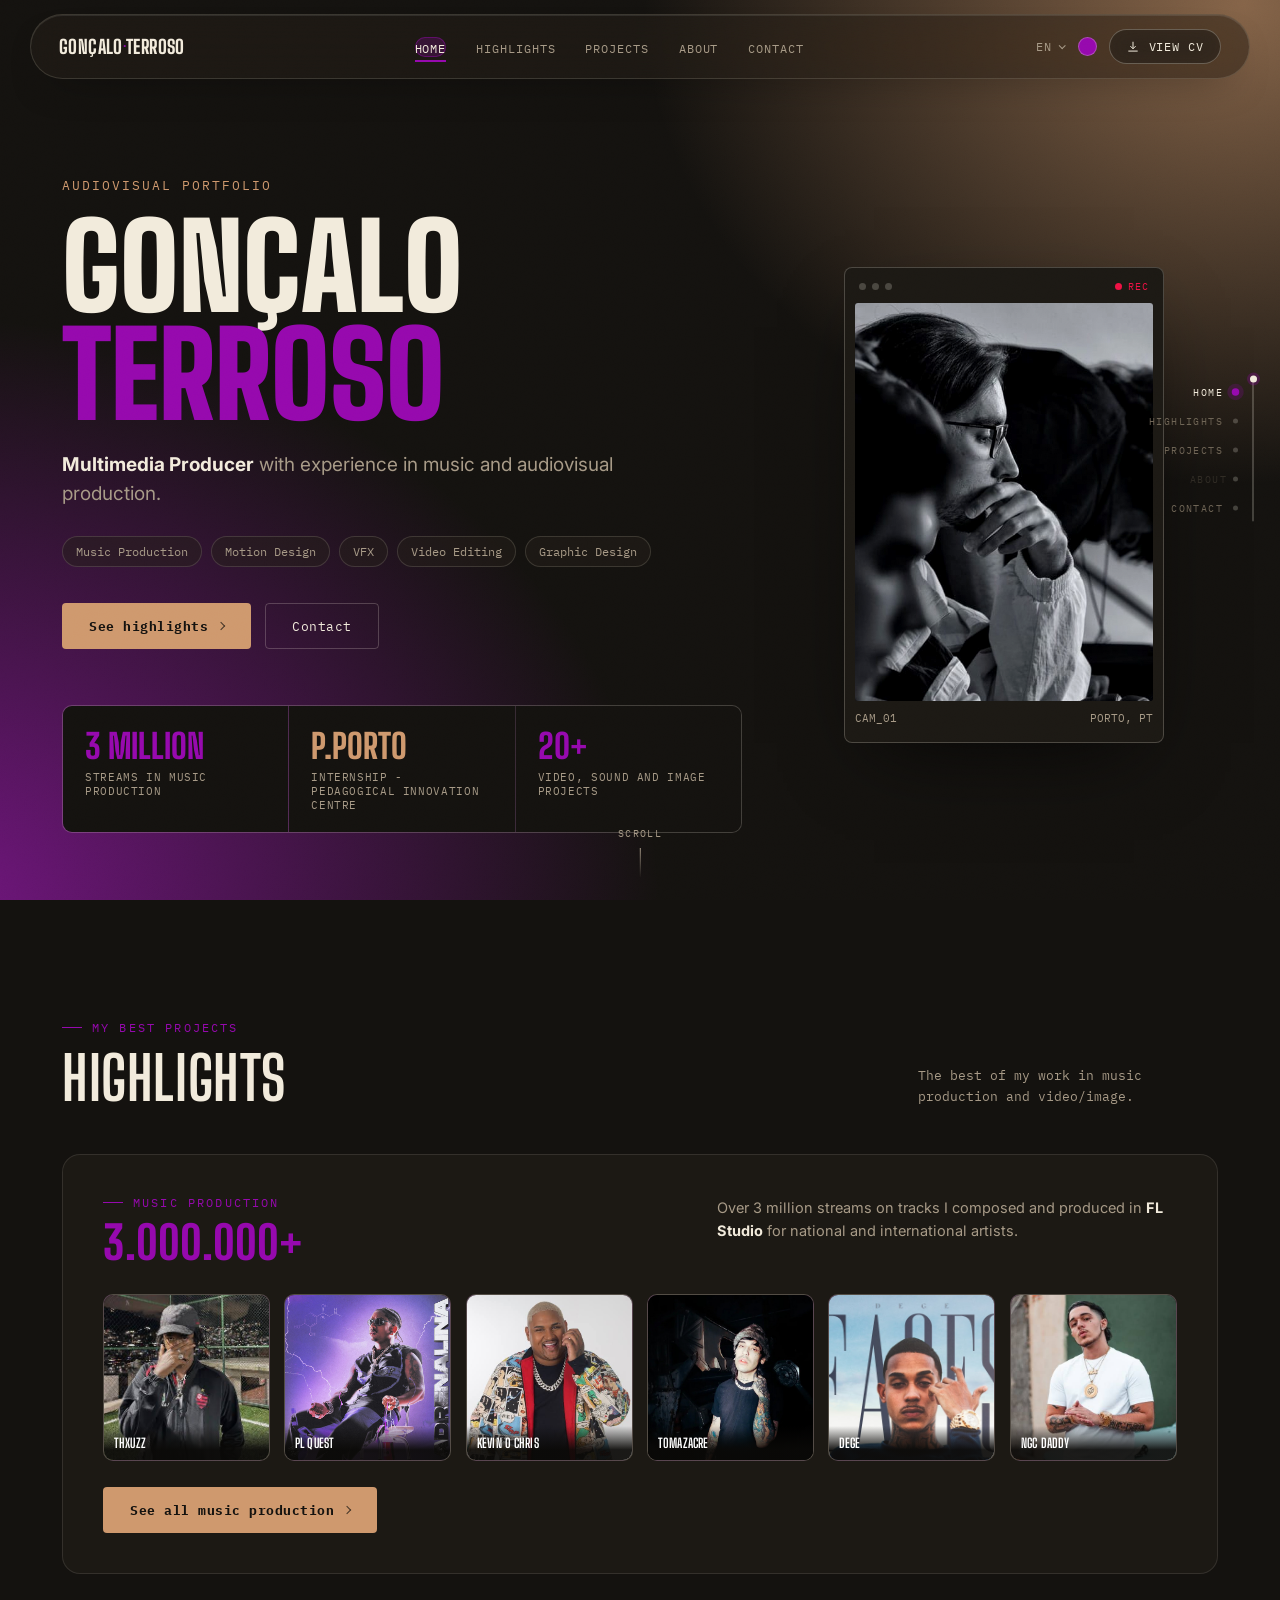
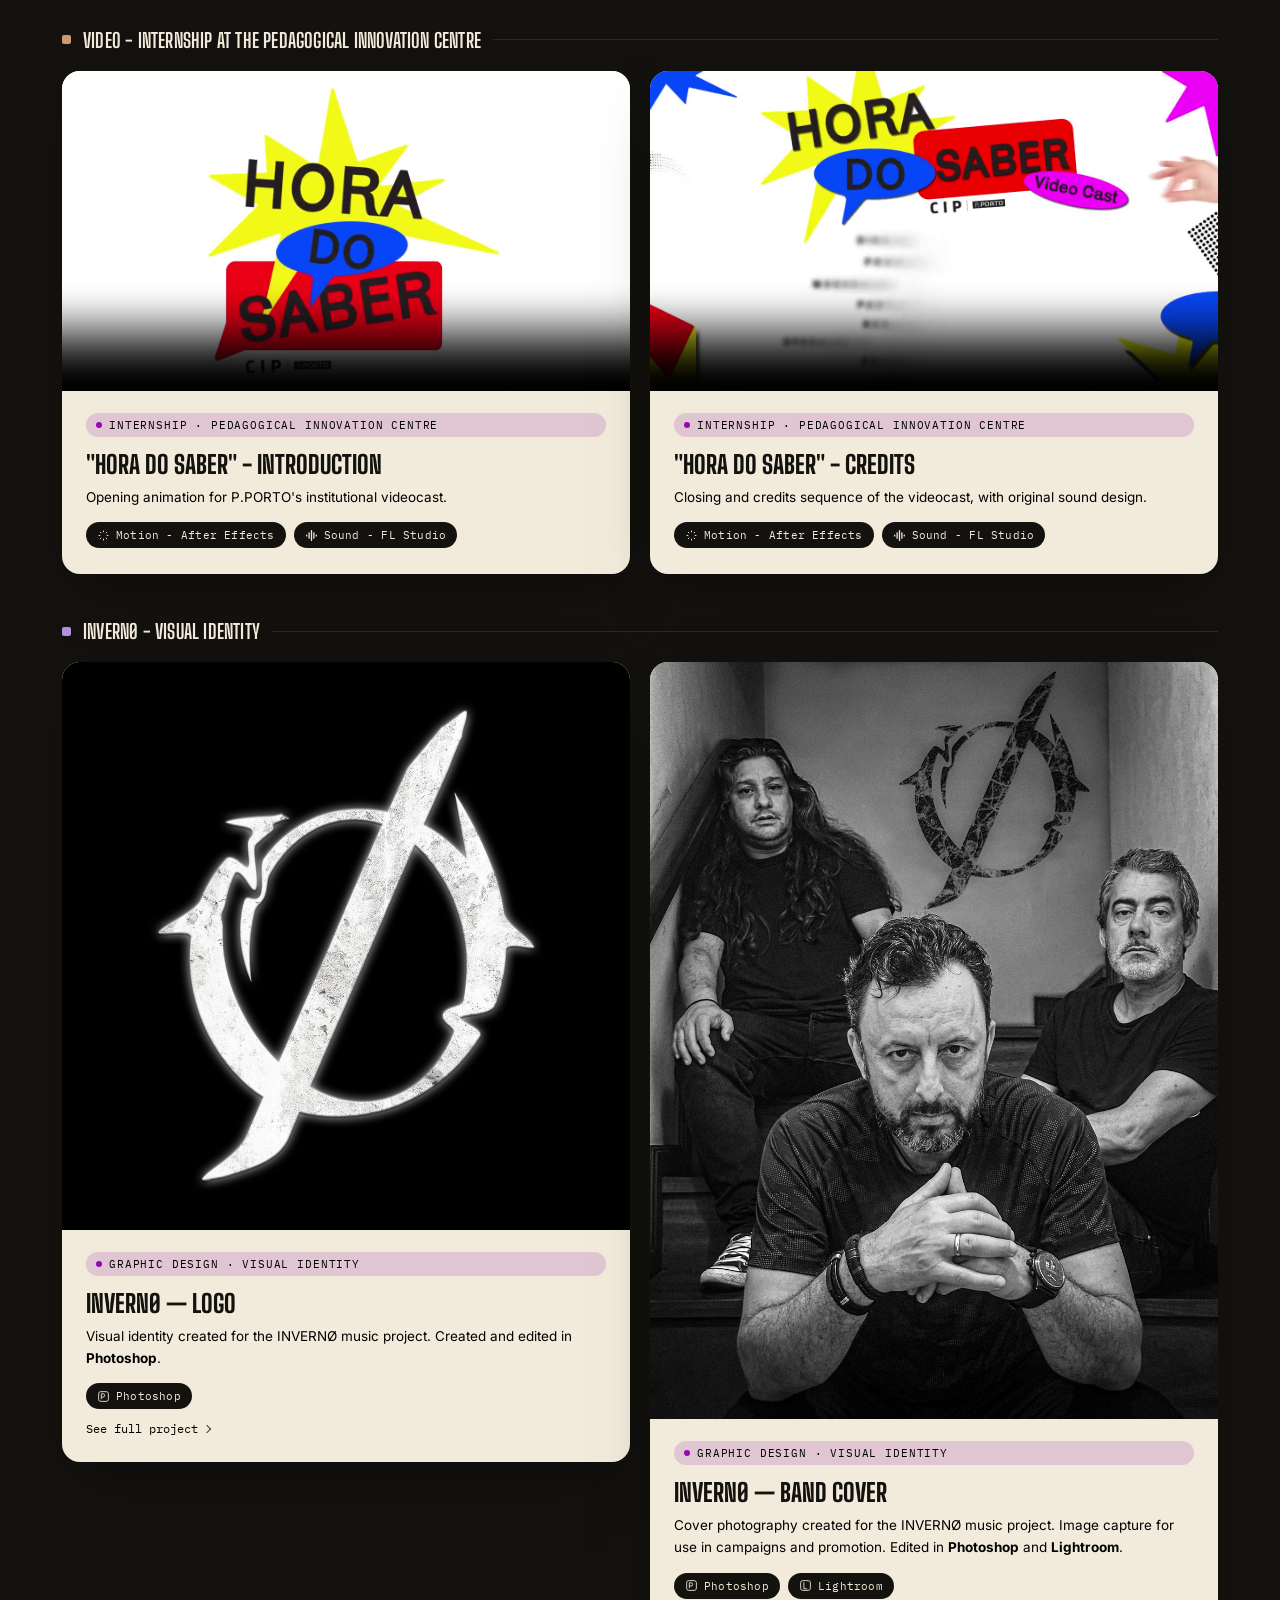
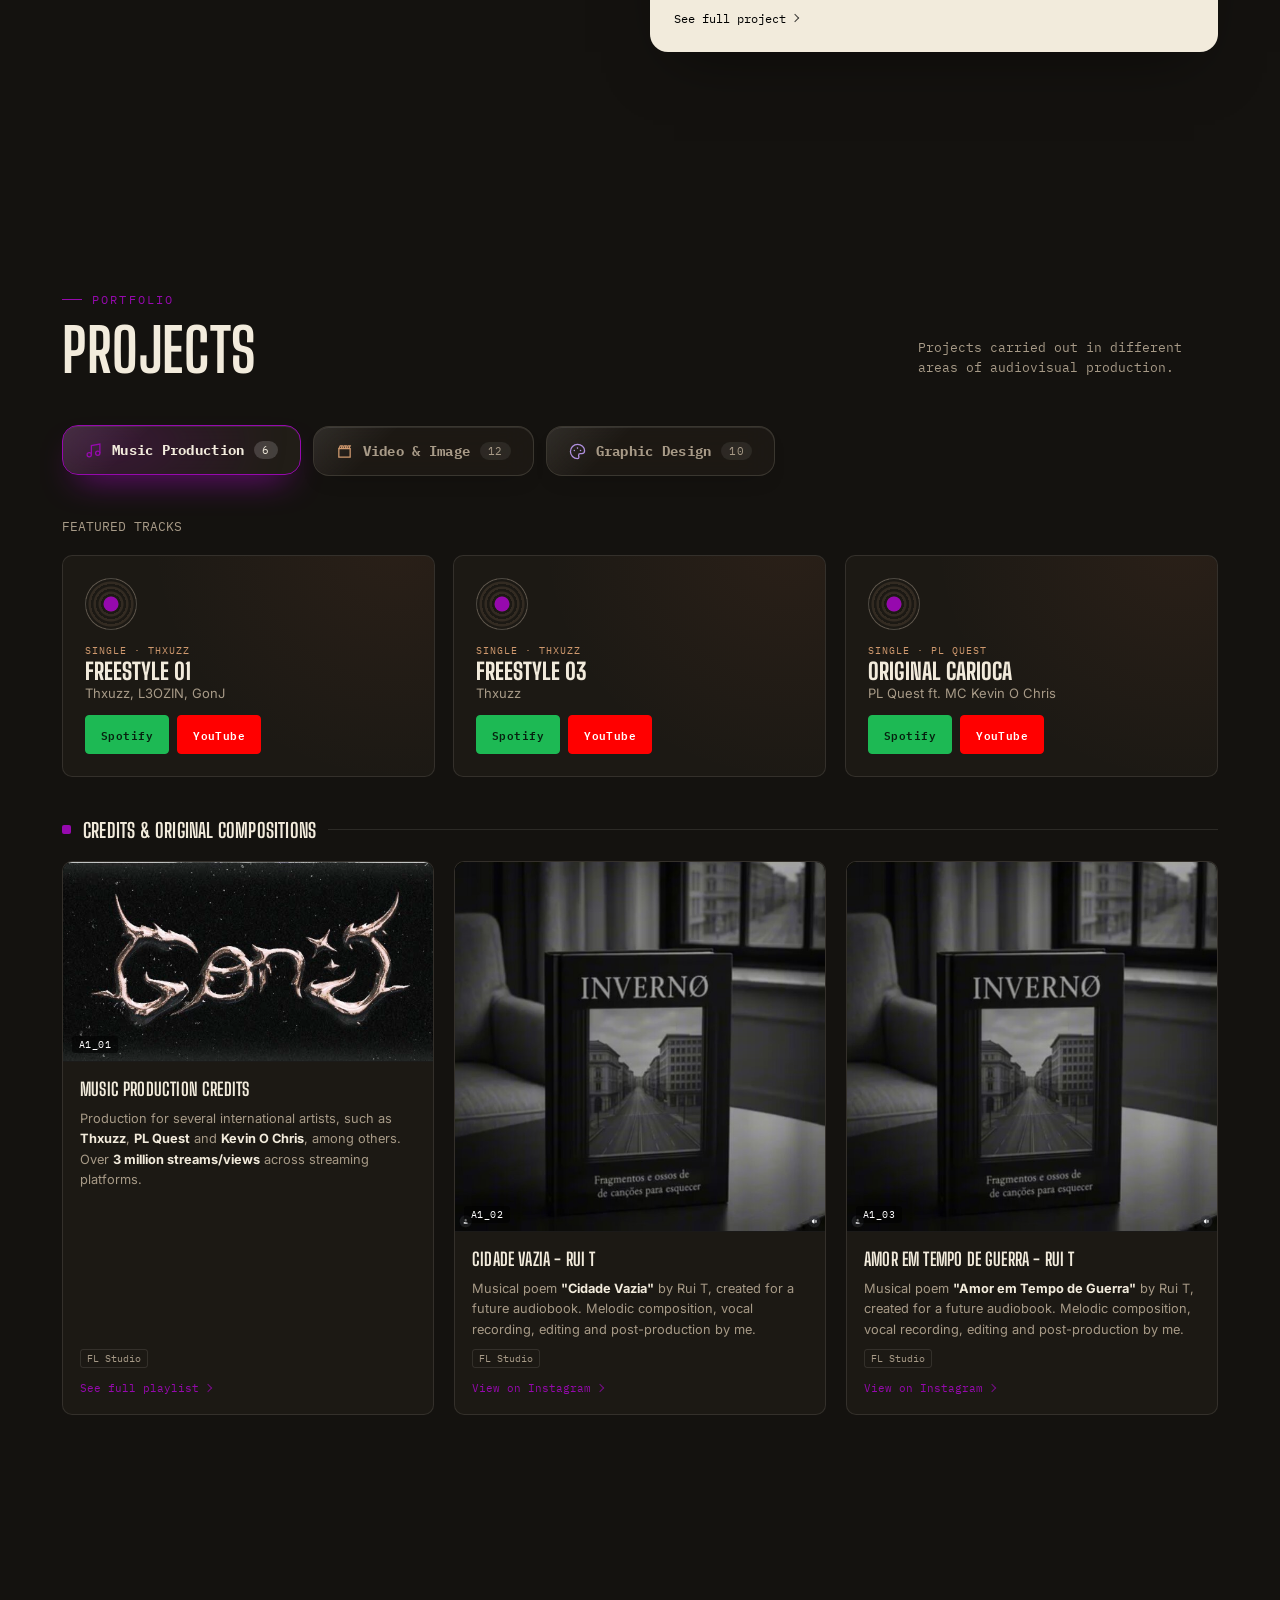
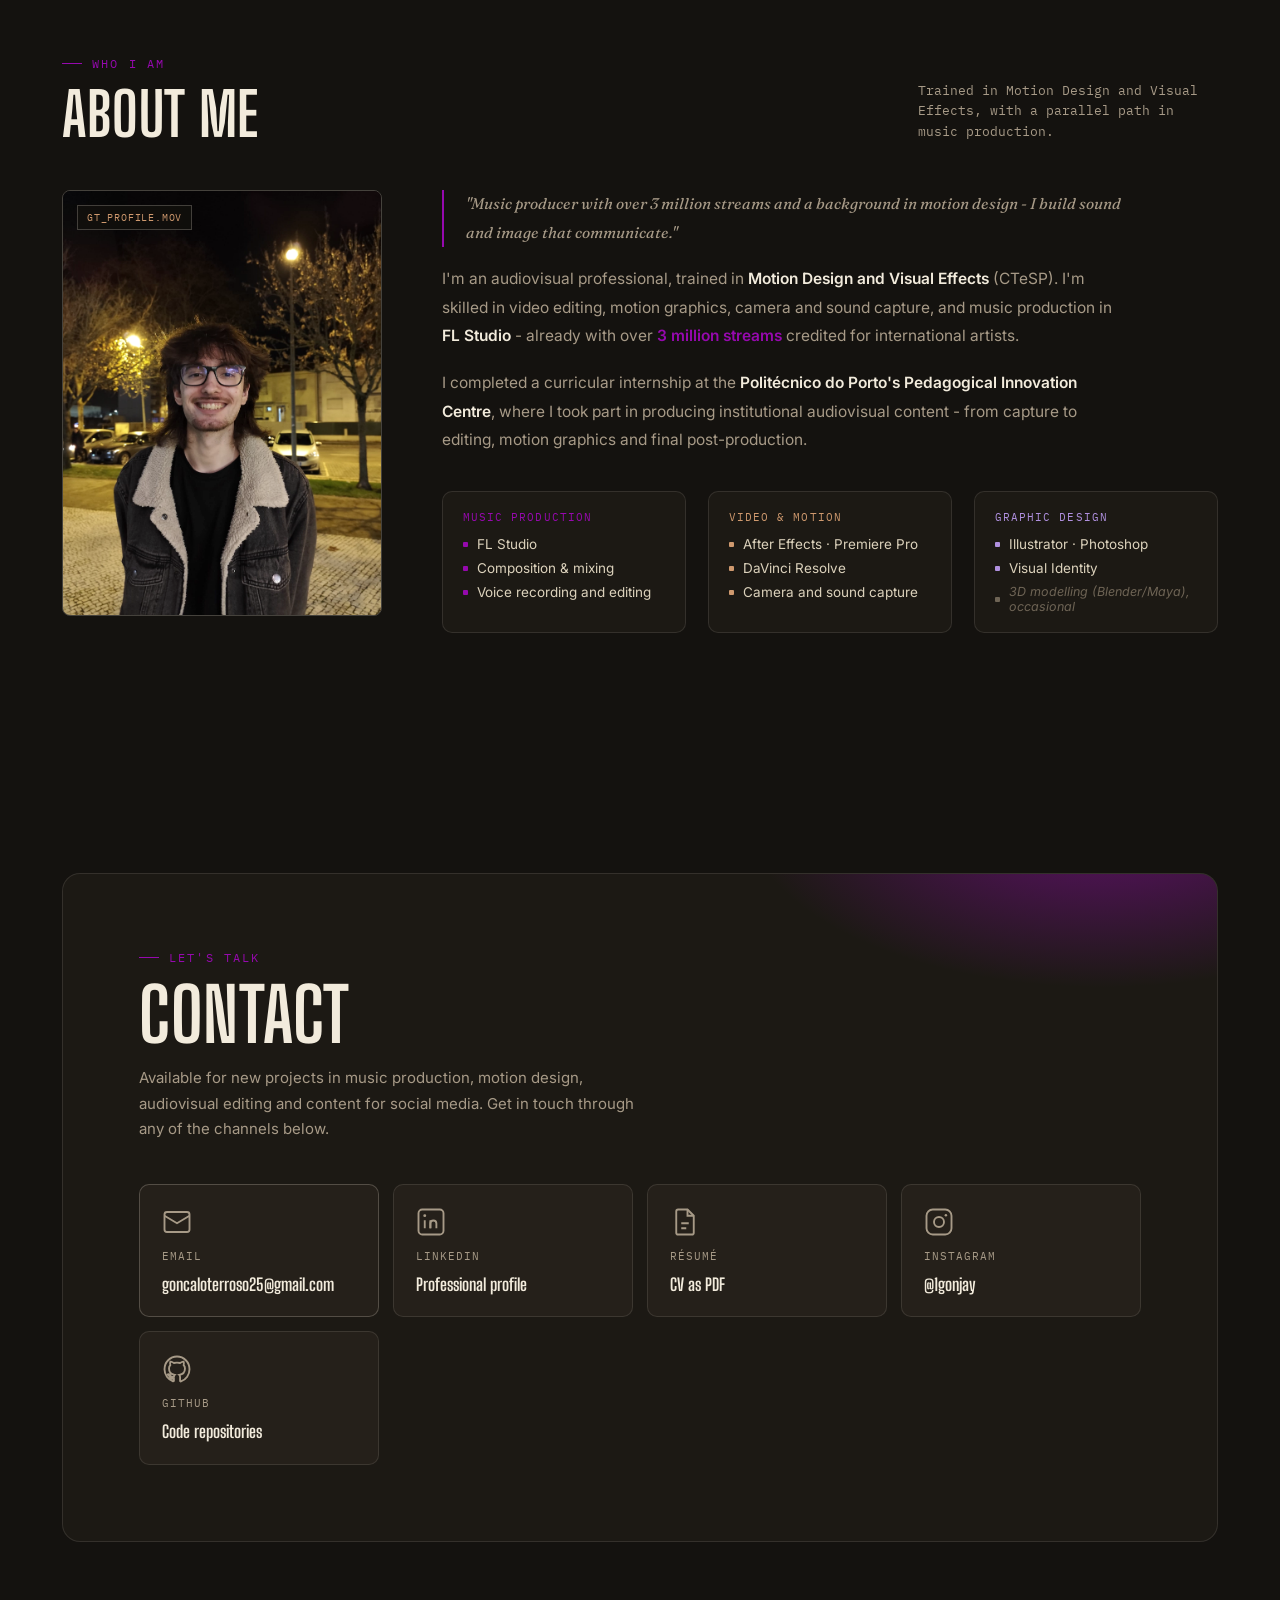
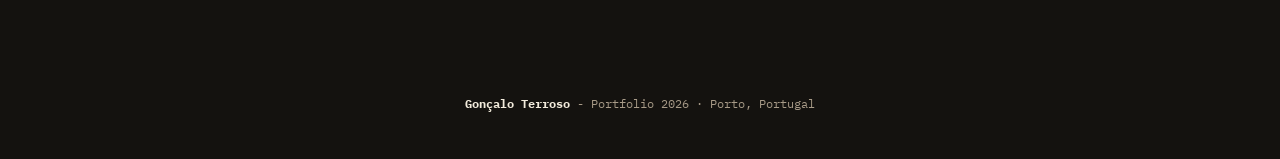
==== commit 85497aa3: "Fixed translations" ====
--- a/index.html
+++ b/index.html
@@ -931,7 +931,7 @@
 <script src="js/intro.js"></script>
 <script src="js/main.js"></script>
 <script src="js/mobile.js"></script>
-<script src="js/i18n.js"></script>
+<script src="js/i18n.js?v=20260823-2"></script>
 <script src="js/effects.js"></script>
 <script src="js/easter.js"></script>
 </body>
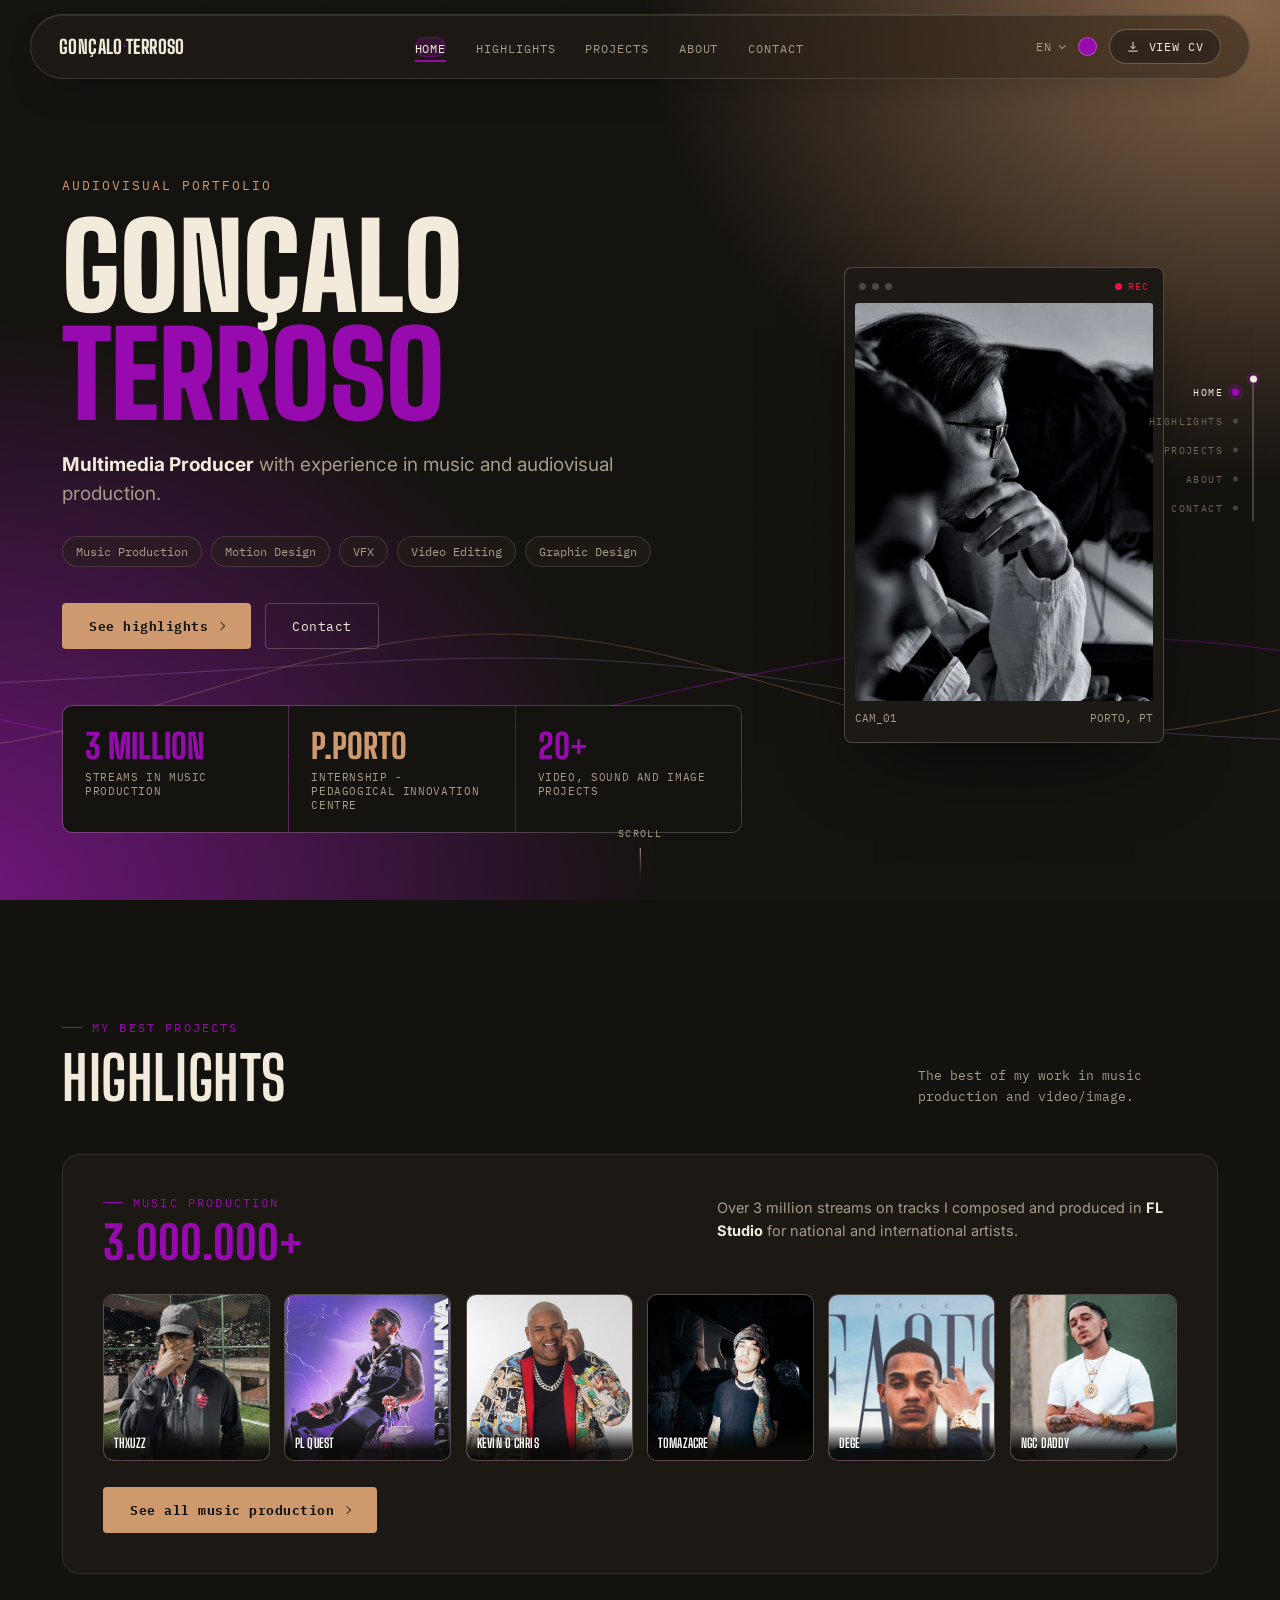
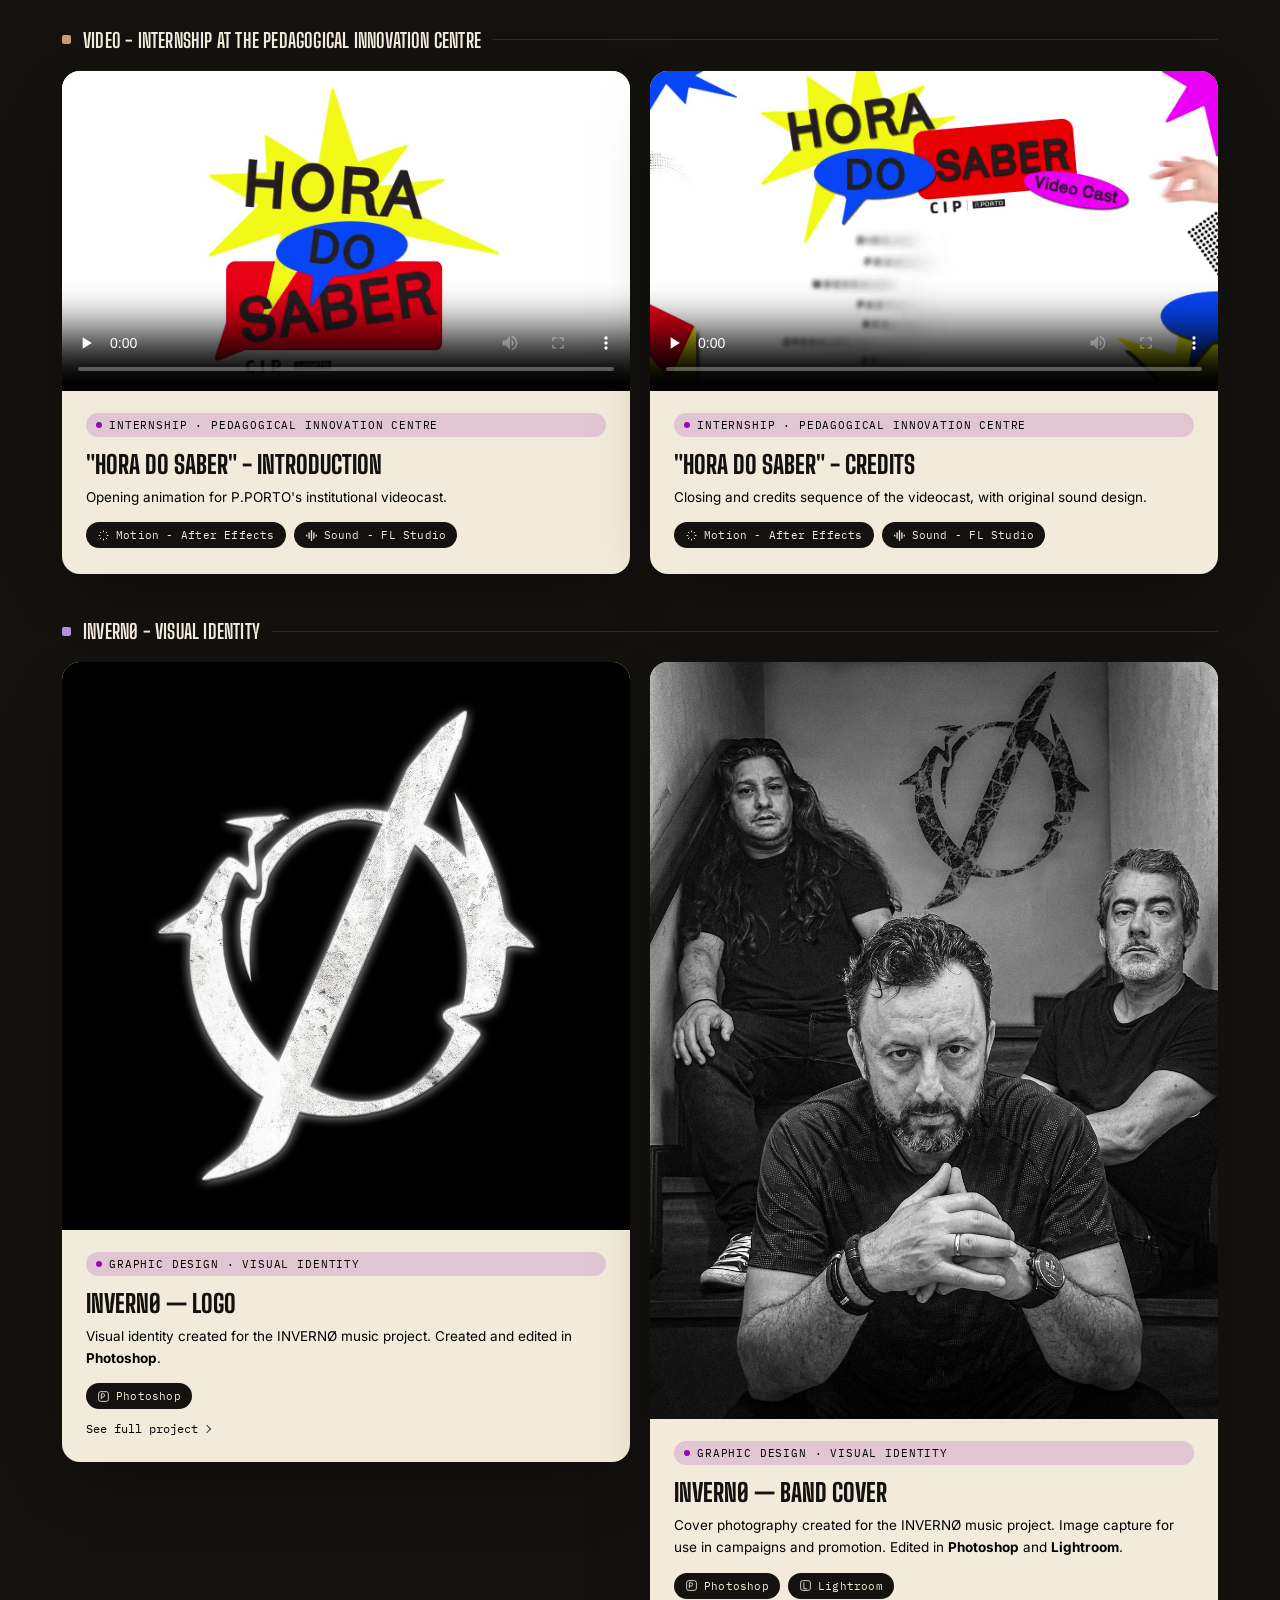
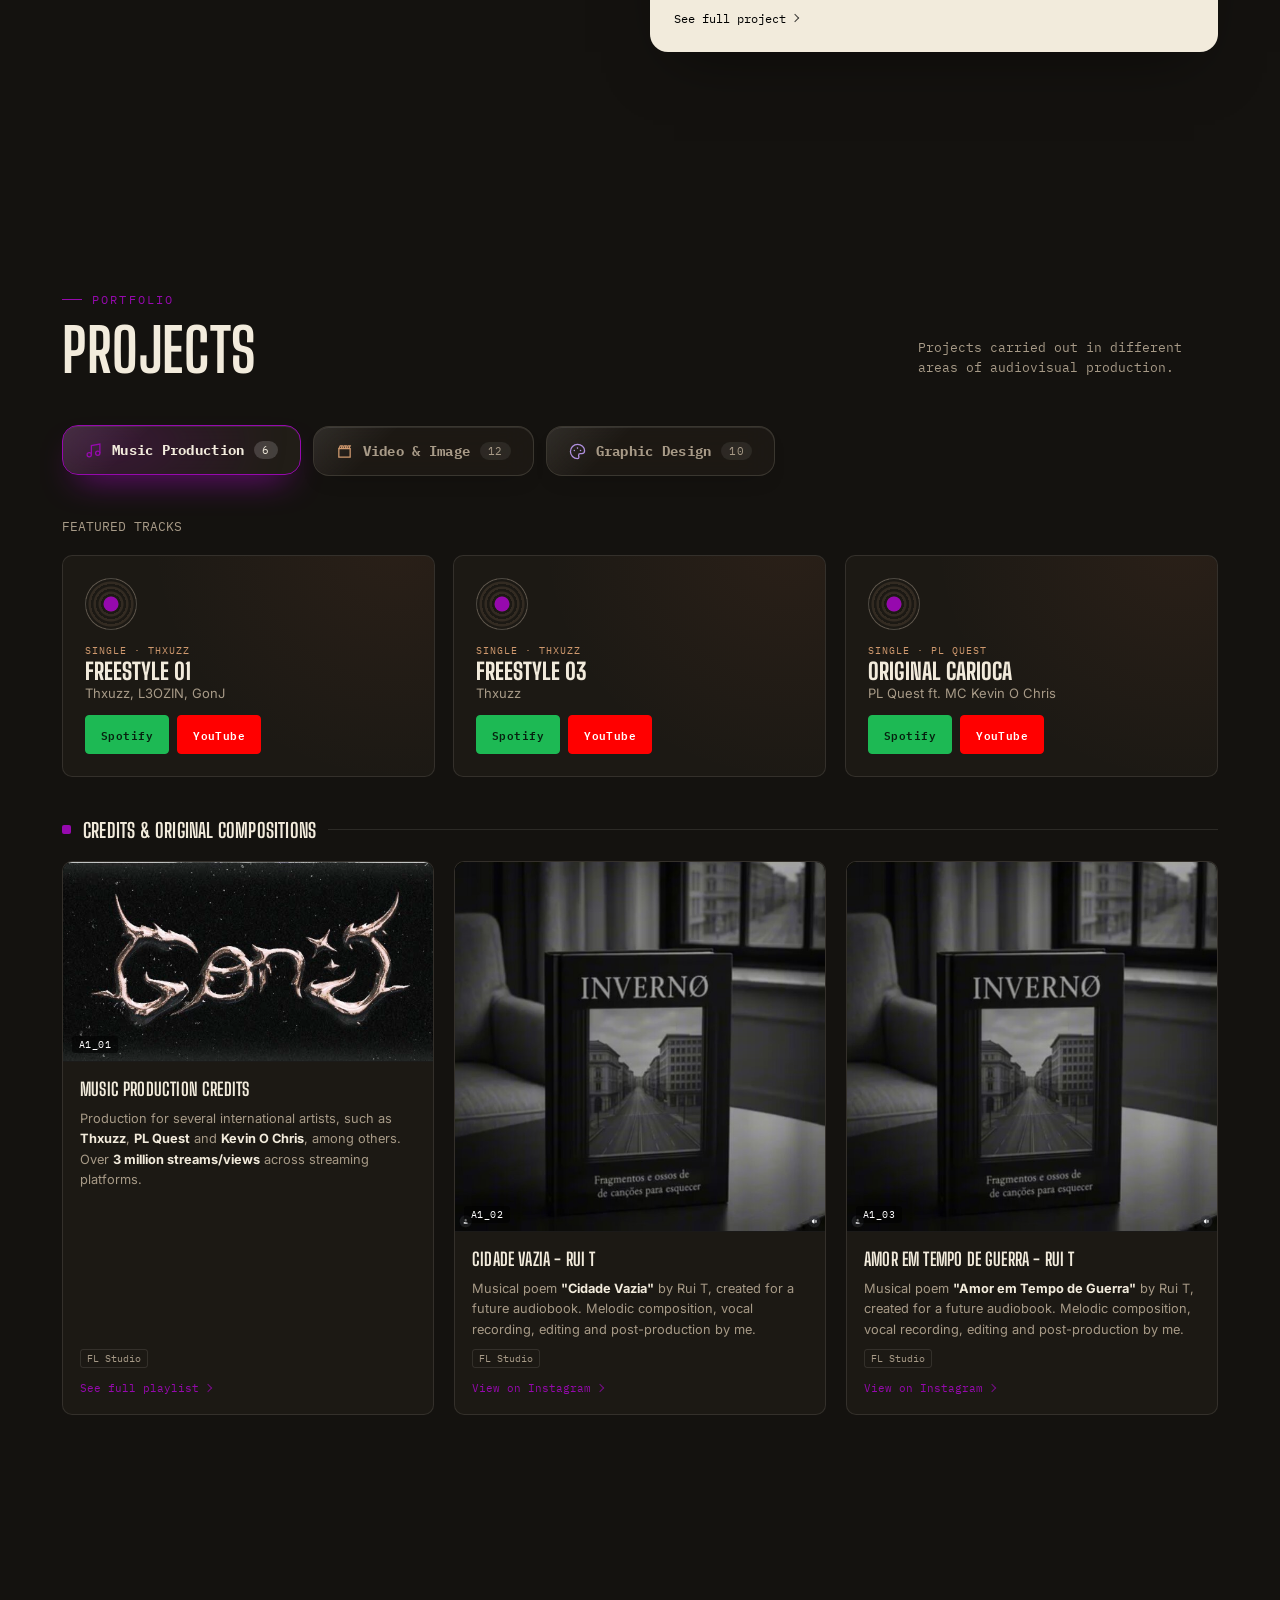
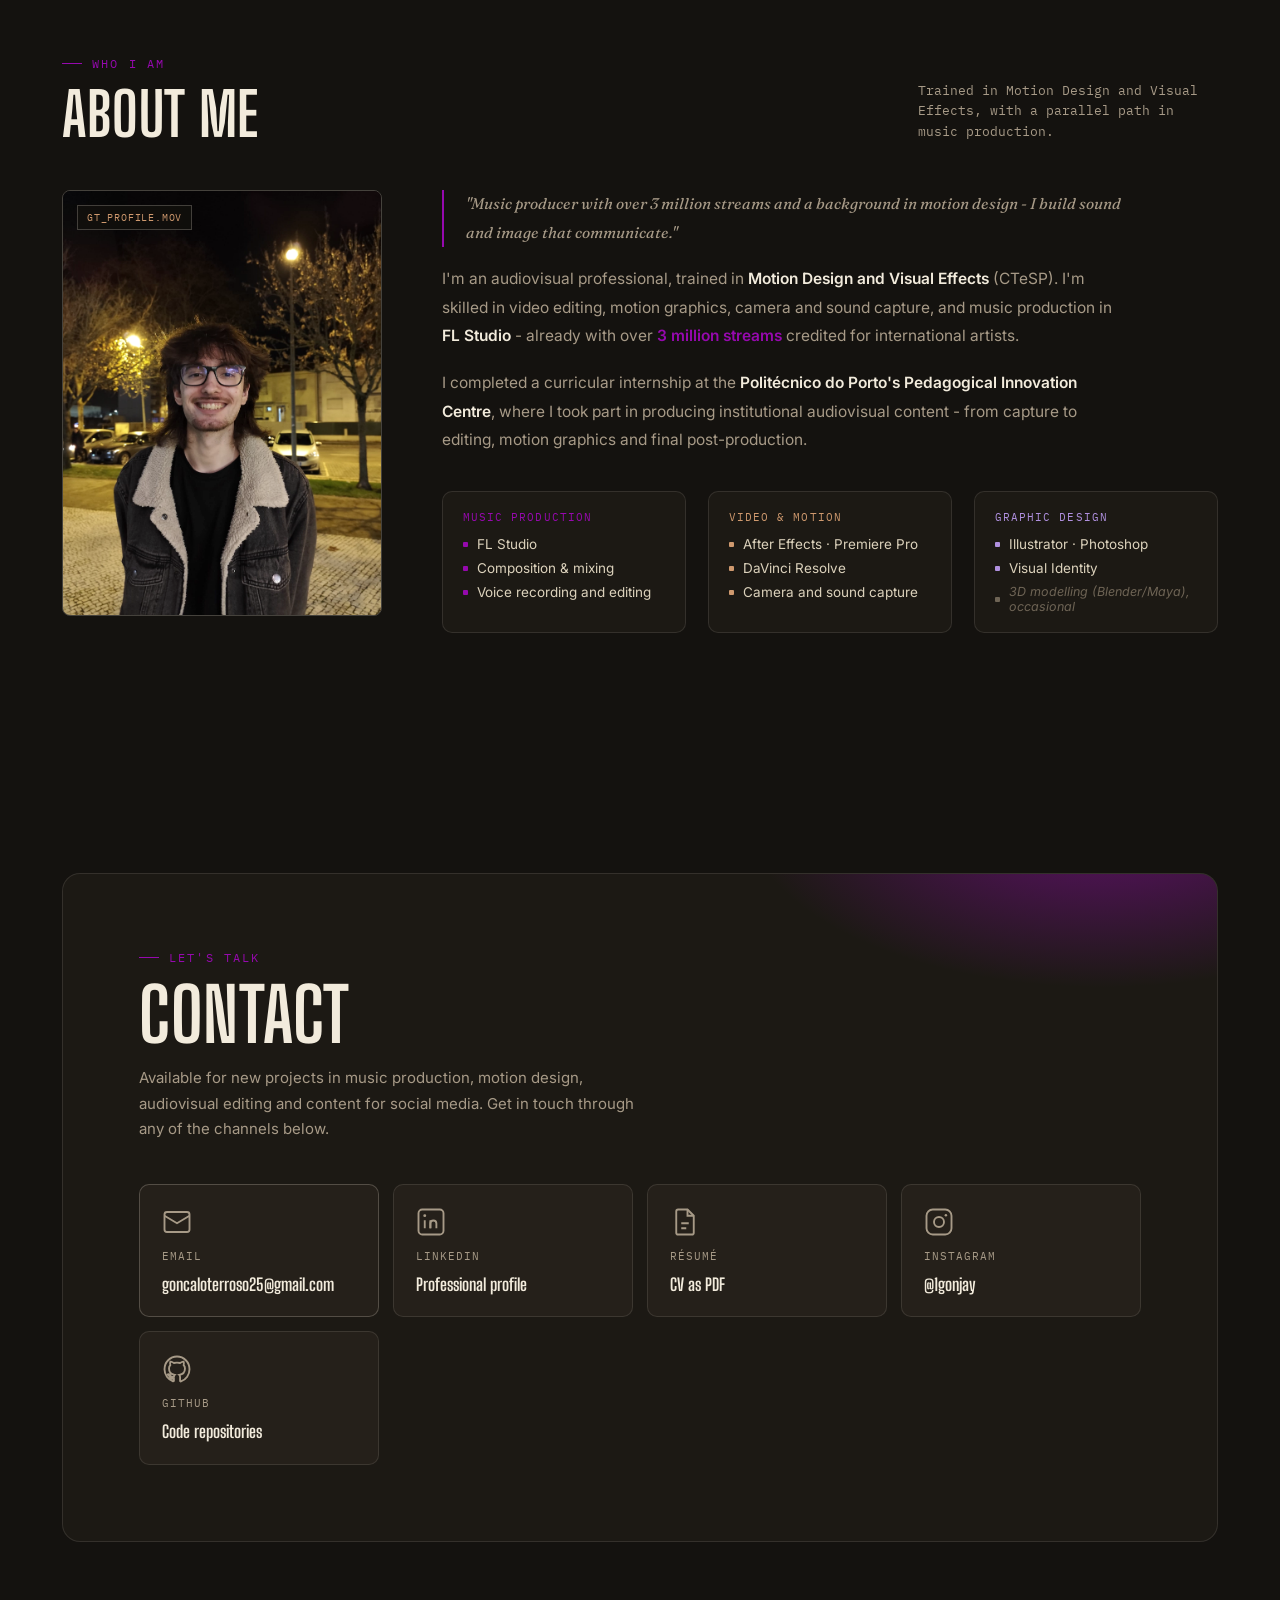
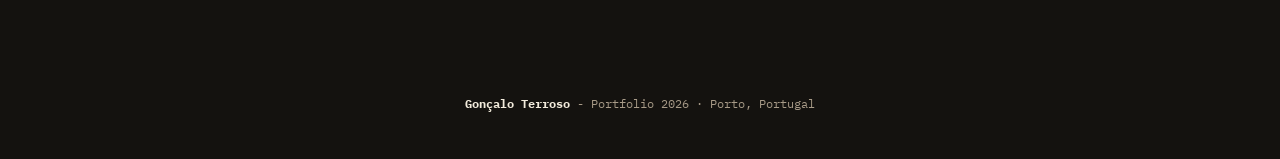
==== commit 419170b4: "Update index.html" ====
--- a/index.html
+++ b/index.html
@@ -33,7 +33,7 @@
   "@type": "Person",
   "name": "Gonçalo Terroso",
   "url": "https://goncaloterroso.com/",
-  "jobTitle": "Multimedia Producer",
+  "jobTitle": "Multimedia Creative",
   "description": "Motion Design, Vídeo & Imagem e Produção Musical.",
   "image": "https://goncaloterroso.com/assets/images/profile/PortfolioWebsite.png",
   "email": "mailto:goncaloterroso25@gmail.com",
@@ -207,7 +207,7 @@
       <div class="hero-eyebrow" data-i18n="hero_eyebrow"><span class="rec-dot"></span> PORTFÓLIO AUDIOVISUAL</div>
       <h1><span class="given">GONÇALO</span><br><span class="accent">TERROSO</span></h1>
       <p class="hero-role" data-i18n="hero_role">
-        <b>Multimedia Producer</b> com experiência em produção musical e audiovisual.
+        <b>Multimedia Creative</b> com experiência em produção musical e audiovisual.
       </p>
       <div class="hero-tags">
         <span class="hero-tag" data-i18n="tag_musica">Produção Musical</span>
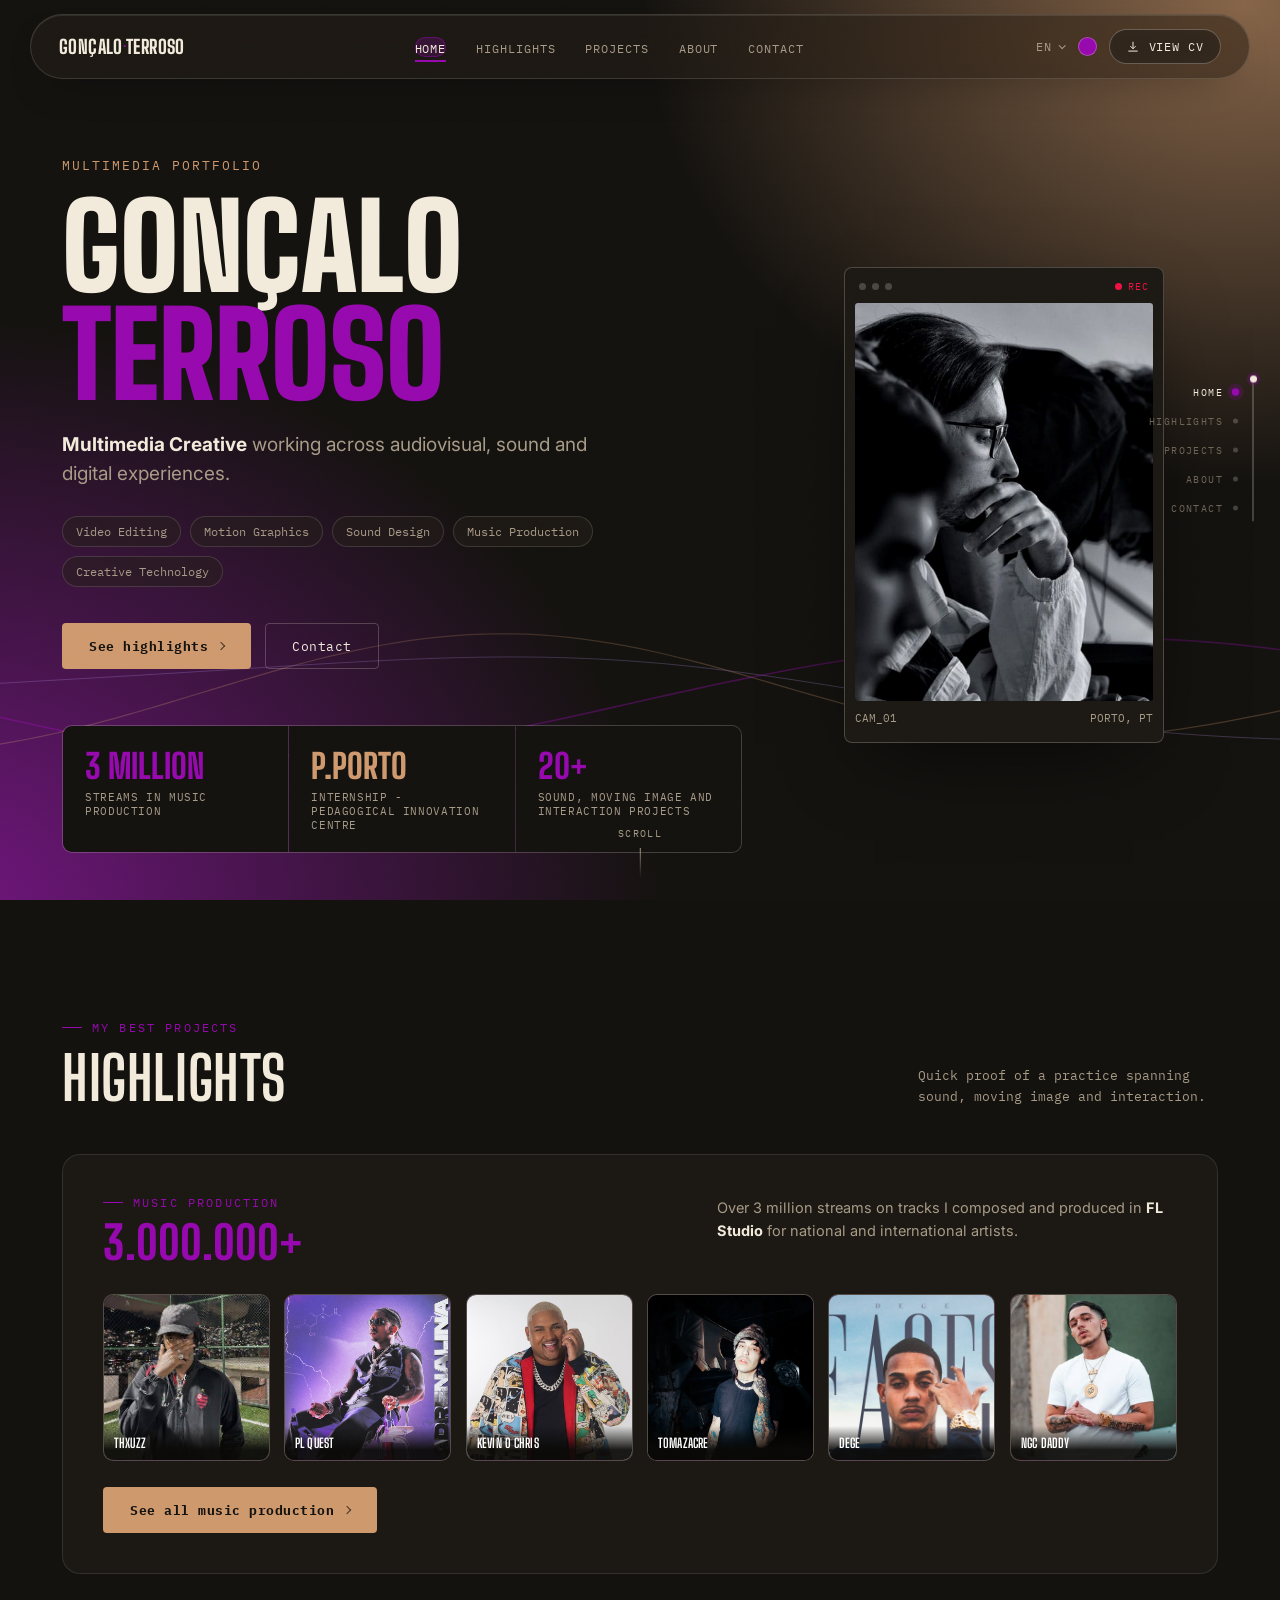
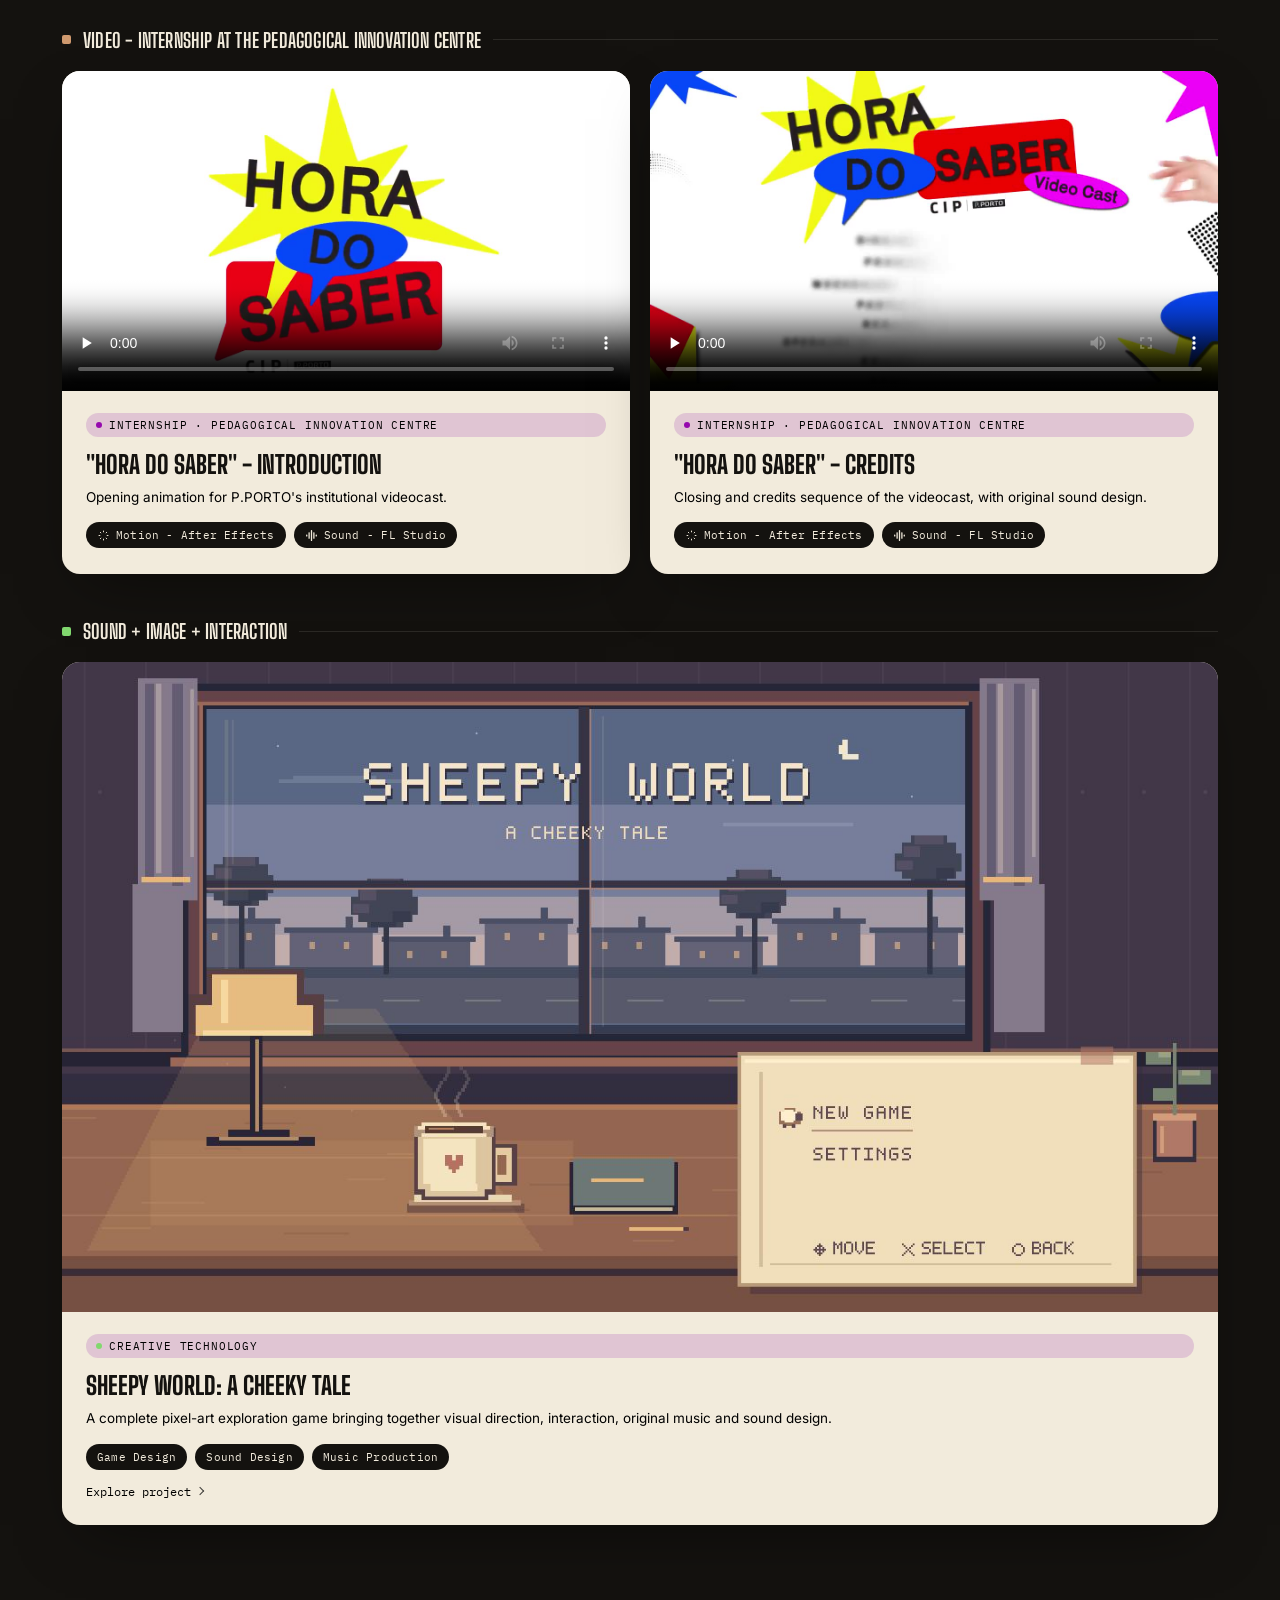
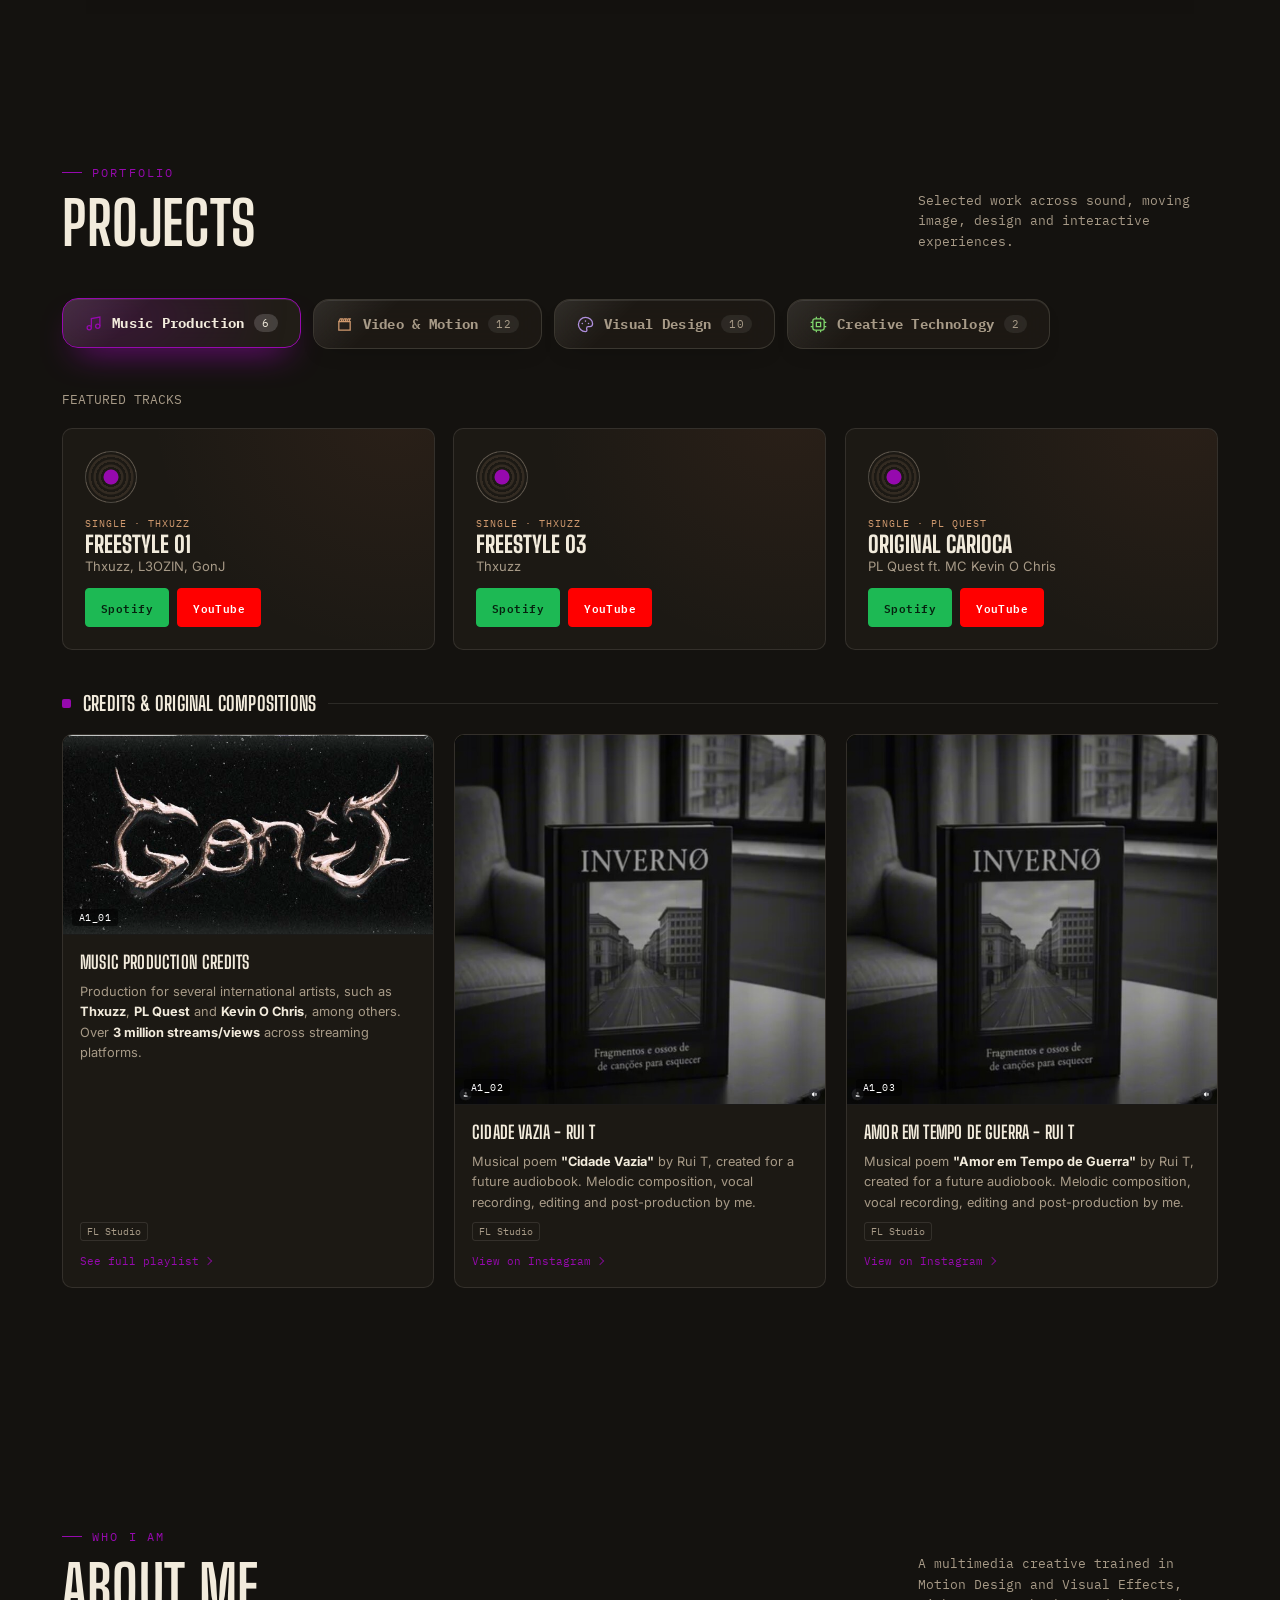
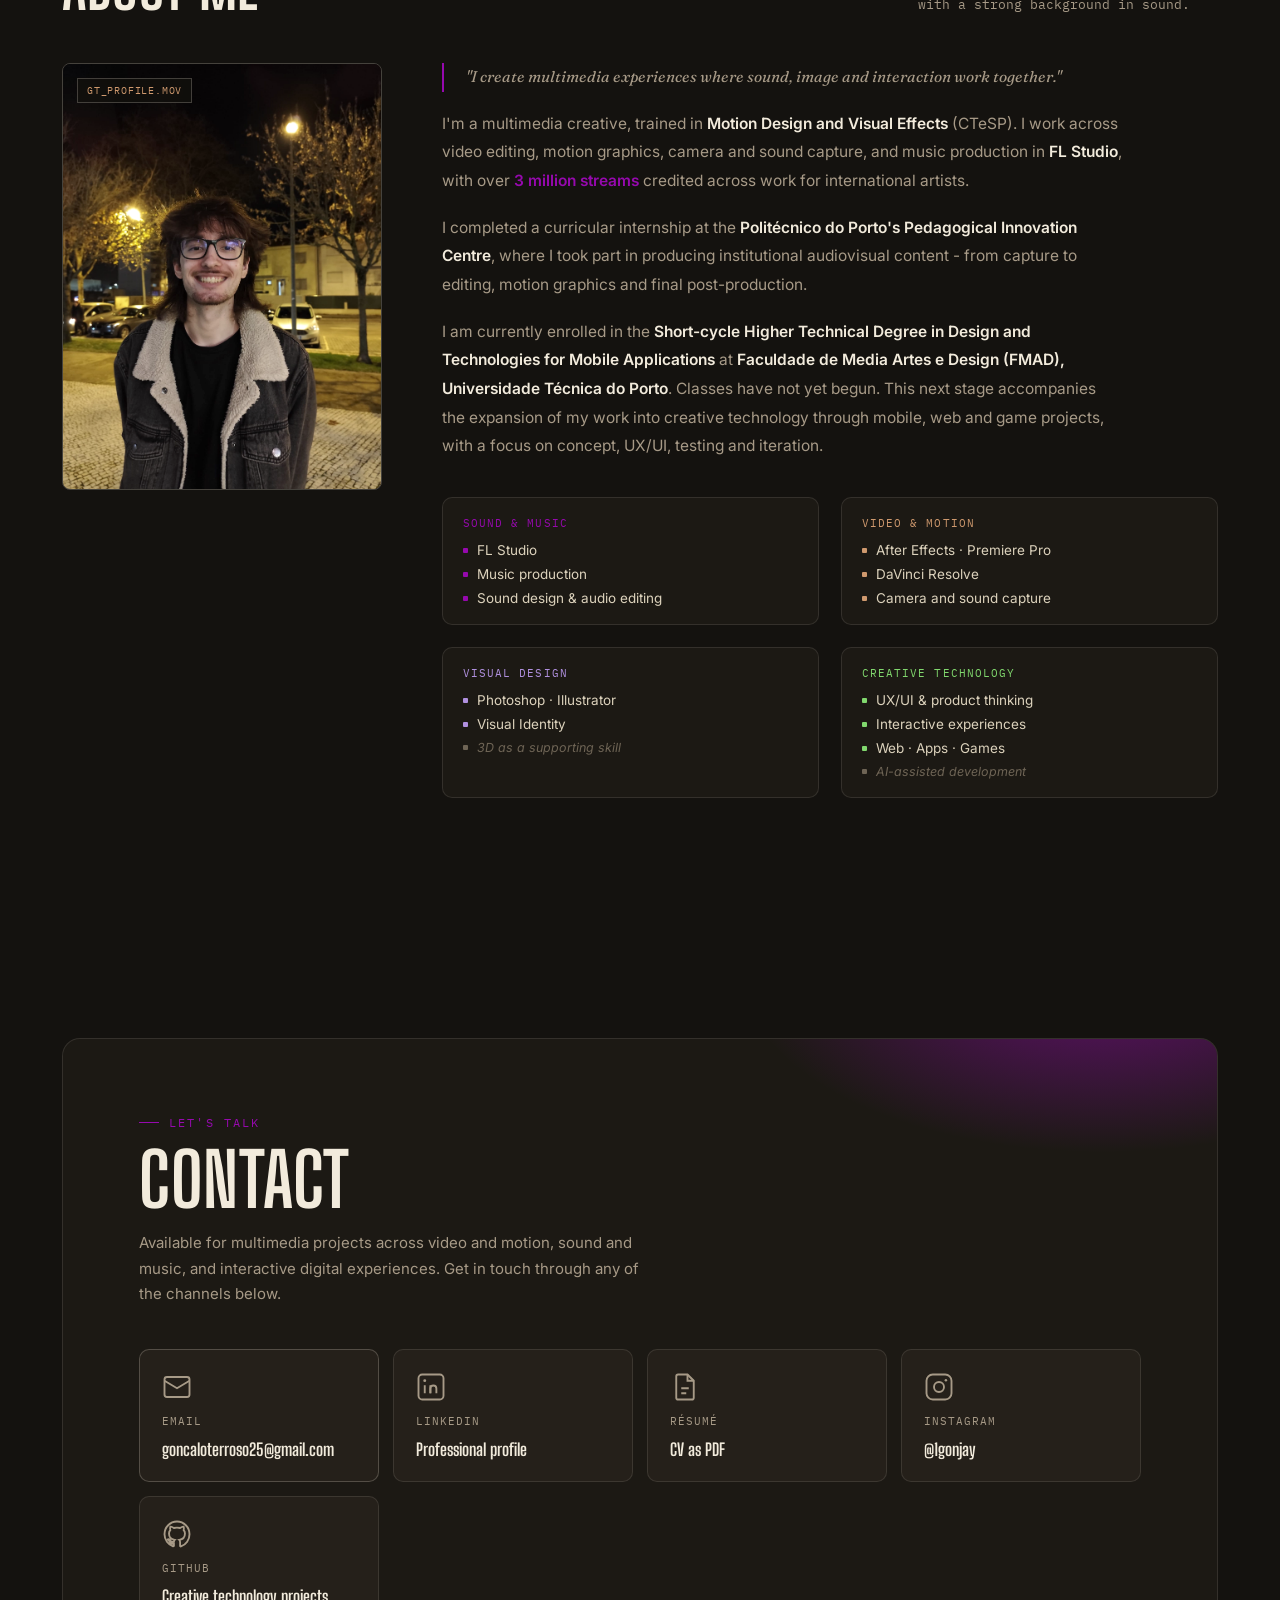
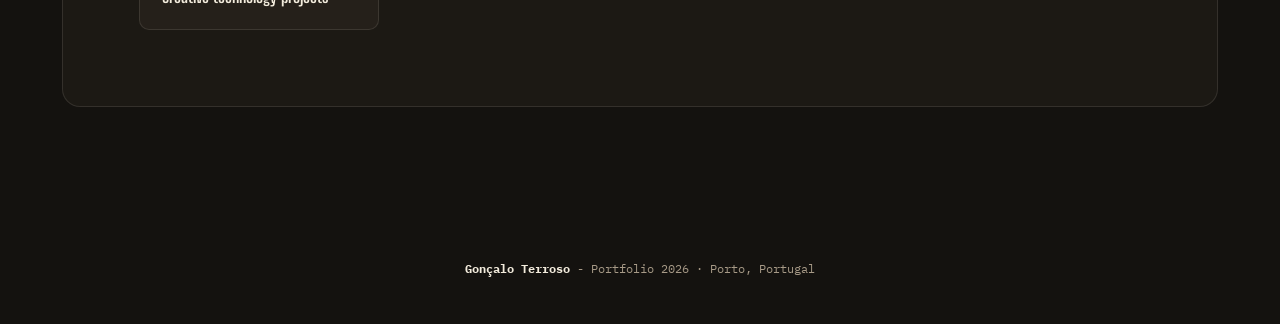
==== commit 02da6a77: "New website update New update to the website and portfolio featuring new tech projects and a differe" ====
--- a/index.html
+++ b/index.html
@@ -21,8 +21,8 @@
     }, 100);
   });
 </script>
-<title data-i18n-title="Gonçalo Terroso - Portfolio">Gonçalo Terroso - Portfólio</title>
-<meta name="description" content="Motion Design, Vídeo & Imagem e Produção Musical - portfólio de Gonçalo Terroso." data-i18n-content="Motion Design, Video & Image and Music Production - Gonçalo Terroso's portfolio.">
+<title data-i18n-title="meta_title">Gonçalo Terroso: Criativo Multimédia</title>
+<meta name="description" content="Portfólio multimédia de Gonçalo Terroso: edição de vídeo, motion graphics, sound design, produção musical e tecnologia criativa." data-i18n-content="meta_description">
 <link rel="canonical" href="https://goncaloterroso.com/">
 <meta name="theme-color" content="#14120F">
 <link rel="icon" type="image/svg+xml" href="data:image/svg+xml,%3Csvg xmlns='http://www.w3.org/2000/svg' viewBox='0 0 64 64'%3E%3Crect width='64' height='64' rx='14' fill='%2314120F'/%3E%3Ctext x='32' y='42' font-family='Arial,sans-serif' font-weight='800' font-size='26' fill='%238c09ad' text-anchor='middle'%3EGT%3C/text%3E%3C/svg%3E">
@@ -34,30 +34,34 @@
   "name": "Gonçalo Terroso",
   "url": "https://goncaloterroso.com/",
   "jobTitle": "Multimedia Creative",
-  "description": "Motion Design, Vídeo & Imagem e Produção Musical.",
+  "description": "Criativo multimédia com trabalho em audiovisual, som, música e experiências digitais interativas.",
   "image": "https://goncaloterroso.com/assets/images/profile/PortfolioWebsite.png",
   "email": "mailto:goncaloterroso25@gmail.com",
   "address": { "@type": "PostalAddress", "addressLocality": "Porto", "addressCountry": "PT" },
-  "sameAs": [ "https://www.instagram.com/1gonjay/" ],
-  "knowsAbout": ["Motion Design", "Efeitos Visuais", "Produção Musical", "Edição de Vídeo", "Design Gráfico"]
+  "sameAs": [
+    "https://www.instagram.com/1gonjay/",
+    "https://www.linkedin.com/in/gon%C3%A7alo-terroso-488527346/",
+    "https://github.com/goncaloterroso25-create"
+  ],
+  "knowsAbout": ["Edição de Vídeo", "Motion Graphics", "Sound Design", "Produção Musical", "Tecnologia Criativa", "UX/UI", "Design Gráfico"]
 }
 </script>
 <meta property="og:type" content="website">
-<meta property="og:title" content="Gonçalo Terroso - Portfólio Audiovisual">
-<meta property="og:description" content="Produção musical, vídeo, motion design, efeitos visuais e design gráfico.">
+<meta property="og:title" content="Gonçalo Terroso: Portfólio Multimédia" data-i18n-content="meta_social_title">
+<meta property="og:description" content="Audiovisual, som, música e tecnologia criativa no trabalho multidisciplinar de Gonçalo Terroso." data-i18n-content="meta_social_description">
 <meta property="og:url" content="https://goncaloterroso.com/">
 <meta property="og:image" content="https://goncaloterroso.com/assets/images/profile/PortfolioWebsite.png">
 <meta property="og:image:width" content="1602">
 <meta property="og:image:height" content="850">
 <meta name="twitter:card" content="summary_large_image">
-<meta name="twitter:title" content="Gonçalo Terroso - Portfólio Audiovisual">
-<meta name="twitter:description" content="Produção musical, vídeo, motion design, efeitos visuais e design gráfico.">
+<meta name="twitter:title" content="Gonçalo Terroso: Portfólio Multimédia" data-i18n-content="meta_social_title">
+<meta name="twitter:description" content="Audiovisual, som, música e tecnologia criativa no trabalho multidisciplinar de Gonçalo Terroso." data-i18n-content="meta_social_description">
 <meta name="twitter:image" content="https://goncaloterroso.com/assets/images/profile/PortfolioWebsite.png">
 <link rel="preconnect" href="https://fonts.googleapis.com">
 <link rel="preconnect" href="https://fonts.gstatic.com" crossorigin>
 <link href="https://fonts.googleapis.com/css2?family=Big+Shoulders+Display:wght@600;700;800;900&family=Fraunces:ital,wght@0,500;1,400;1,500&family=Inter:wght@400;500;600;700&family=IBM+Plex+Mono:wght@400;500;600&display=swap" rel="stylesheet">
-<link rel="stylesheet" href="css/style.css">
-<link rel="stylesheet" href="css/mobile.css">
+<link rel="stylesheet" href="css/style.css?v=20260919-4">
+<link rel="stylesheet" href="css/mobile.css?v=20260919-2">
 </head>
 <body>
 
@@ -72,10 +76,11 @@
   <div class="intro-panel intro-panel--bottom" aria-hidden="true"></div>
   <div class="intro-content">
     <div class="intro-words" id="introWords" aria-hidden="true">
-      <span class="intro-word">MOTION DESIGN</span>
       <span class="intro-word">VIDEO EDITING</span>
+      <span class="intro-word">MOTION GRAPHICS</span>
       <span class="intro-word">SOUND DESIGN</span>
       <span class="intro-word">MUSIC PRODUCTION</span>
+      <span class="intro-word">CREATIVE TECHNOLOGY</span>
       <span class="intro-word">MULTIMEDIA</span>
     </div>
     <div class="intro-name" id="introName" aria-hidden="true">
@@ -204,17 +209,17 @@
   <div class="hero-scope" aria-hidden="true"><canvas id="scopeCanvas"></canvas></div>
   <div class="wrap hero-grid">
     <div>
-      <div class="hero-eyebrow" data-i18n="hero_eyebrow"><span class="rec-dot"></span> PORTFÓLIO AUDIOVISUAL</div>
+      <div class="hero-eyebrow" data-i18n="hero_eyebrow"><span class="rec-dot"></span> PORTFÓLIO MULTIMÉDIA</div>
       <h1><span class="given">GONÇALO</span><br><span class="accent">TERROSO</span></h1>
       <p class="hero-role" data-i18n="hero_role">
-        <b>Multimedia Creative</b> com experiência em produção musical e audiovisual.
+        <b>Multimedia Creative</b> com trabalho em audiovisual, som e experiências digitais.
       </p>
       <div class="hero-tags">
+        <span class="hero-tag" data-i18n="tag_video_edit">Edição de vídeo</span>
+        <span class="hero-tag" data-i18n="tag_motion_graphics">Motion Graphics</span>
+        <span class="hero-tag" data-i18n="tag_sound_design">Sound Design</span>
         <span class="hero-tag" data-i18n="tag_musica">Produção Musical</span>
-        <span class="hero-tag">Motion Design</span>
-        <span class="hero-tag">VFX</span>
-        <span class="hero-tag" data-i18n="tag_video_edit">Edição de vídeo</span>
-        <span class="hero-tag" data-i18n="tag_design">Design Gráfico</span>
+        <span class="hero-tag" data-i18n="tag_creative_tech">Tecnologia Criativa</span>
       </div>
       <div class="hero-cta">
         <a href="#destaques" class="btn btn-primary"><span data-i18n="hero_cta_destaques">Ver destaques</span><span class="chev" aria-hidden="true"></span></a>
@@ -232,7 +237,7 @@
         </div>
         <div class="stat">
           <div class="num">20+</div>
-          <div class="lbl" data-i18n="stat_projetos_lbl">Projetos de vídeo, som e imagem</div>
+          <div class="lbl" data-i18n="stat_projetos_lbl">Projetos de som, imagem e interação</div>
         </div>
       </div>
     </div>
@@ -242,7 +247,7 @@
         <div class="pip-dots"><span></span><span></span><span></span></div>
         <div class="pip-label"><span class="rec-dot"></span>REC</div>
       </div>
-      <div class="pip-frame"><img class="js-lightbox" data-cursor="Ver" src="assets/images/profile/eu2.jpg" alt="Gonçalo Terroso" data-i18n-alt="Gonçalo Terroso" /></div>
+      <div class="pip-frame"><img class="js-lightbox" data-cursor="Ver" src="assets/images/profile/eu2.jpg" alt="Gonçalo Terroso" data-i18n-alt="alt_profile_intro" /></div>
       <div class="pip-code">
         <span>CAM_01</span><span>PORTO, PT</span>
       </div>
@@ -260,7 +265,7 @@
         <div class="eyebrow" data-i18n="destaques_eyebrow">Os meus melhores projetos</div>
         <h2 class="reveal-text"><span data-i18n="destaques_h2">Destaques</span></h2>
       </div>
-      <p class="section-note" data-i18n="destaques_note">O melhor do meu trabalho em produção musical e em vídeo/imagem.</p>
+      <p class="section-note" data-i18n="destaques_note">Provas rápidas de uma prática que cruza som, imagem em movimento e interação.</p>
     </div>
 
     <div class="feat-music-panel">
@@ -272,37 +277,37 @@
         <p data-i18n="fmp_desc">Mais de 3 milhões de streams em faixas que compus e produzi em <b style="color:var(--text)">FL Studio</b> para artistas nacionais e internacionais.</p>
       </div>
       <div class="artist-grid">
-        <a class="artist-card" href="https://open.spotify.com/artist/6TsiOiUUPJYw90hx3aAb0q" target="_blank" rel="noopener" aria-label="Ouvir Thxuzz no Spotify" data-i18n-aria-label="Listen to Thxuzz on Spotify">
+        <a class="artist-card" href="https://open.spotify.com/artist/6TsiOiUUPJYw90hx3aAb0q" target="_blank" rel="noopener" aria-label="Ouvir Thxuzz no Spotify" data-i18n-aria-label="aria_thxuzz_spotify">
           <div class="artist-ph">TH</div>
           <img src="assets/images/musica/artists/thxuzz.jpg" alt="Thxuzz" loading="lazy" onerror="this.style.display='none'">
           <div class="artist-label">Thxuzz</div>
           <div class="artist-go"><svg viewBox="0 0 24 24" fill="currentColor"><path d="M12 2C6.5 2 2 6.5 2 12s4.5 10 10 10 10-4.5 10-10S17.5 2 12 2zm4.6 14.4c-.2.3-.6.4-.9.2-2.5-1.5-5.6-1.9-9.3-1-.4.1-.7-.1-.8-.5-.1-.4.1-.7.5-.8 4-.9 7.5-.5 10.3 1.2.3.2.4.6.2.9zm1.2-2.7c-.2.4-.7.5-1.1.3-2.9-1.8-7.3-2.3-10.7-1.3-.4.1-.9-.1-1-.5-.1-.4.1-.9.5-1 3.9-1.2 8.7-.6 12.1 1.4.4.2.5.7.2 1.1zm.1-2.8C14.6 8.9 9 8.7 5.7 9.7c-.5.1-1-.2-1.1-.7-.1-.5.2-1 .7-1.1 3.8-1.1 10-.9 13.9 1.4.5.3.6.9.3 1.3-.3.4-.9.5-1.3.2z"/></svg><span data-i18n="ouvir_spotify">Ouvir no Spotify</span></div>
         </a>
-        <a class="artist-card" href="https://open.spotify.com/artist/6J6U2JAv7LUF0cSQ98gpjM" target="_blank" rel="noopener" aria-label="Ouvir PL Quest no Spotify" data-i18n-aria-label="Listen to PL Quest on Spotify">
+        <a class="artist-card" href="https://open.spotify.com/artist/6J6U2JAv7LUF0cSQ98gpjM" target="_blank" rel="noopener" aria-label="Ouvir PL Quest no Spotify" data-i18n-aria-label="aria_pl_quest_spotify">
           <div class="artist-ph">PL</div>
           <img src="assets/images/musica/artists/pl-quest.jpg" alt="PL Quest" loading="lazy" onerror="this.style.display='none'">
           <div class="artist-label">PL Quest</div>
           <div class="artist-go"><svg viewBox="0 0 24 24" fill="currentColor"><path d="M12 2C6.5 2 2 6.5 2 12s4.5 10 10 10 10-4.5 10-10S17.5 2 12 2zm4.6 14.4c-.2.3-.6.4-.9.2-2.5-1.5-5.6-1.9-9.3-1-.4.1-.7-.1-.8-.5-.1-.4.1-.7.5-.8 4-.9 7.5-.5 10.3 1.2.3.2.4.6.2.9zm1.2-2.7c-.2.4-.7.5-1.1.3-2.9-1.8-7.3-2.3-10.7-1.3-.4.1-.9-.1-1-.5-.1-.4.1-.9.5-1 3.9-1.2 8.7-.6 12.1 1.4.4.2.5.7.2 1.1zm.1-2.8C14.6 8.9 9 8.7 5.7 9.7c-.5.1-1-.2-1.1-.7-.1-.5.2-1 .7-1.1 3.8-1.1 10-.9 13.9 1.4.5.3.6.9.3 1.3-.3.4-.9.5-1.3.2z"/></svg><span data-i18n="ouvir_spotify">Ouvir no Spotify</span></div>
         </a>
-        <a class="artist-card" href="https://open.spotify.com/artist/2UMj7NCbuqy1yUZmiSYGjJ" target="_blank" rel="noopener" aria-label="Ouvir Kevin O Chris no Spotify" data-i18n-aria-label="Listen to Kevin O Chris on Spotify">
+        <a class="artist-card" href="https://open.spotify.com/artist/2UMj7NCbuqy1yUZmiSYGjJ" target="_blank" rel="noopener" aria-label="Ouvir Kevin O Chris no Spotify" data-i18n-aria-label="aria_kevin_spotify">
           <div class="artist-ph">KC</div>
           <img src="assets/images/musica/artists/kevin-o-chris.jpg" alt="Kevin O Chris" loading="lazy" onerror="this.style.display='none'">
           <div class="artist-label">Kevin O Chris</div>
           <div class="artist-go"><svg viewBox="0 0 24 24" fill="currentColor"><path d="M12 2C6.5 2 2 6.5 2 12s4.5 10 10 10 10-4.5 10-10S17.5 2 12 2zm4.6 14.4c-.2.3-.6.4-.9.2-2.5-1.5-5.6-1.9-9.3-1-.4.1-.7-.1-.8-.5-.1-.4.1-.7.5-.8 4-.9 7.5-.5 10.3 1.2.3.2.4.6.2.9zm1.2-2.7c-.2.4-.7.5-1.1.3-2.9-1.8-7.3-2.3-10.7-1.3-.4.1-.9-.1-1-.5-.1-.4.1-.9.5-1 3.9-1.2 8.7-.6 12.1 1.4.4.2.5.7.2 1.1zm.1-2.8C14.6 8.9 9 8.7 5.7 9.7c-.5.1-1-.2-1.1-.7-.1-.5.2-1 .7-1.1 3.8-1.1 10-.9 13.9 1.4.5.3.6.9.3 1.3-.3.4-.9.5-1.3.2z"/></svg><span data-i18n="ouvir_spotify">Ouvir no Spotify</span></div>
         </a>
-        <a class="artist-card" href="https://open.spotify.com/artist/34KszyHepPGQonqRNBStzg" target="_blank" rel="noopener" aria-label="Ouvir Tomazacre no Spotify" data-i18n-aria-label="Listen to Tomazacre on Spotify">
+        <a class="artist-card" href="https://open.spotify.com/artist/34KszyHepPGQonqRNBStzg" target="_blank" rel="noopener" aria-label="Ouvir Tomazacre no Spotify" data-i18n-aria-label="aria_tomazacre_spotify">
           <div class="artist-ph">TZ</div>
           <img src="assets/images/musica/artists/tomazacre.jpg" alt="Tomazacre" loading="lazy" onerror="this.style.display='none'">
           <div class="artist-label">Tomazacre</div>
           <div class="artist-go"><svg viewBox="0 0 24 24" fill="currentColor"><path d="M12 2C6.5 2 2 6.5 2 12s4.5 10 10 10 10-4.5 10-10S17.5 2 12 2zm4.6 14.4c-.2.3-.6.4-.9.2-2.5-1.5-5.6-1.9-9.3-1-.4.1-.7-.1-.8-.5-.1-.4.1-.7.5-.8 4-.9 7.5-.5 10.3 1.2.3.2.4.6.2.9zm1.2-2.7c-.2.4-.7.5-1.1.3-2.9-1.8-7.3-2.3-10.7-1.3-.4.1-.9-.1-1-.5-.1-.4.1-.9.5-1 3.9-1.2 8.7-.6 12.1 1.4.4.2.5.7.2 1.1zm.1-2.8C14.6 8.9 9 8.7 5.7 9.7c-.5.1-1-.2-1.1-.7-.1-.5.2-1 .7-1.1 3.8-1.1 10-.9 13.9 1.4.5.3.6.9.3 1.3-.3.4-.9.5-1.3.2z"/></svg><span data-i18n="ouvir_spotify">Ouvir no Spotify</span></div>
         </a>
-        <a class="artist-card" href="https://open.spotify.com/artist/3lrVtMWQakf49Evasc4FFW" target="_blank" rel="noopener" aria-label="Ouvir DEGE no Spotify" data-i18n-aria-label="Listen to DEGE on Spotify">
+        <a class="artist-card" href="https://open.spotify.com/artist/3lrVtMWQakf49Evasc4FFW" target="_blank" rel="noopener" aria-label="Ouvir DEGE no Spotify" data-i18n-aria-label="aria_dege_spotify">
           <div class="artist-ph">DG</div>
           <img src="assets/images/musica/artists/dege.jpg" alt="DEGE" loading="lazy" onerror="this.style.display='none'">
           <div class="artist-label">DEGE</div>
           <div class="artist-go"><svg viewBox="0 0 24 24" fill="currentColor"><path d="M12 2C6.5 2 2 6.5 2 12s4.5 10 10 10 10-4.5 10-10S17.5 2 12 2zm4.6 14.4c-.2.3-.6.4-.9.2-2.5-1.5-5.6-1.9-9.3-1-.4.1-.7-.1-.8-.5-.1-.4.1-.7.5-.8 4-.9 7.5-.5 10.3 1.2.3.2.4.6.2.9zm1.2-2.7c-.2.4-.7.5-1.1.3-2.9-1.8-7.3-2.3-10.7-1.3-.4.1-.9-.1-1-.5-.1-.4.1-.9.5-1 3.9-1.2 8.7-.6 12.1 1.4.4.2.5.7.2 1.1zm.1-2.8C14.6 8.9 9 8.7 5.7 9.7c-.5.1-1-.2-1.1-.7-.1-.5.2-1 .7-1.1 3.8-1.1 10-.9 13.9 1.4.5.3.6.9.3 1.3-.3.4-.9.5-1.3.2z"/></svg><span data-i18n="ouvir_spotify">Ouvir no Spotify</span></div>
         </a>
-        <a class="artist-card" href="https://open.spotify.com/artist/2iNFFCEAFdfAV5hPdpMk6x" target="_blank" rel="noopener" aria-label="Ouvir NGC Daddy no Spotify" data-i18n-aria-label="Listen to NGC Daddy on Spotify">
+        <a class="artist-card" href="https://open.spotify.com/artist/2iNFFCEAFdfAV5hPdpMk6x" target="_blank" rel="noopener" aria-label="Ouvir NGC Daddy no Spotify" data-i18n-aria-label="aria_ngc_spotify">
           <div class="artist-ph">NG</div>
           <img src="assets/images/musica/artists/ngc-daddy.jpg" alt="NGC Daddy" loading="lazy" onerror="this.style.display='none'">
           <div class="artist-label">NGC Daddy</div>
@@ -351,36 +356,22 @@
       </div>
     </div>
 
-    <div class="subhead"><span class="dot" style="--dot:var(--design)"></span><h3>INVERNØ - <span data-i18n="identidade_visual">Identidade Visual</span></h3><span class="subhead-line"></span></div>
-    <div class="destaque-video-row">
-      <div class="feat-card">
-        <div class="feat-media" style="aspect-ratio:1/1;">
-          <img class="js-lightbox" data-cursor="Ver" loading="lazy" decoding="async" src="assets/images/inverno/inverno-logo-white.jpg" alt="Logótipo INVERNØ" data-i18n-alt="INVERNØ logo">
+    <div class="subhead"><span class="dot" style="--dot:var(--tech)"></span><h3 data-i18n="highlight_interaction">Som + Imagem + Interação</h3><span class="subhead-line"></span></div>
+    <div class="destaque-video-row destaque-video-row--single">
+      <div class="feat-card feat-card--tech">
+        <div class="feat-media" style="aspect-ratio:16/9;">
+          <img loading="lazy" decoding="async" src="assets/images/creative-tech/sheepy/01-title.png" alt="Ecrã inicial do jogo Sheepy World: A Cheeky Tale" data-i18n-alt="alt_sheepy_title">
         </div>
         <div class="feat-body">
-          <div class="feat-badge" data-i18n="badge_design_identidade">Design Gráfico · Identidade Visual</div>
-          <div class="feat-title">INVERNØ — <span data-i18n="logotipo">Logótipo</span></div>
-          <p class="feat-desc" data-i18n="desc_inverno_logo">Criação de identidade visual para o projeto musical INVERNØ. Criada e editada no <b>Photoshop</b>.</p>
+          <div class="feat-badge" data-i18n="tag_creative_tech">Tecnologia Criativa</div>
+          <div class="feat-title">Sheepy World: A Cheeky Tale</div>
+          <p class="feat-desc" data-i18n="highlight_sheepy_desc">Jogo completo de exploração pixel-art que reúne direção visual, interação, música original e sound design.</p>
           <div class="tool-badges">
-            <span class="tool-badge"><svg viewBox="0 0 24 24" fill="none" stroke="currentColor" stroke-width="1.6"><rect x="3" y="3" width="18" height="18" rx="4"/><path d="M8 17V7h3.2a3 3 0 0 1 0 6H8"/></svg>Photoshop</span>
-          </div>
-          <a class="mini-link" href="#projetos" data-jump="design" style="margin-top:12px; color:#000000;"><span data-i18n="ver_projeto_completo">Ver projeto completo</span><span class="chev" aria-hidden="true"></span></a>
-        </div>
-      </div>
-
-      <div class="feat-card">
-        <div class="feat-media" style="aspect-ratio:3/4;">
-          <img class="js-lightbox" data-cursor="Ver" loading="lazy" decoding="async" src="assets/images/inverno/inverno-band-photo.jpg" alt="Fotografia de capa da banda INVERNØ" data-i18n-alt="INVERNØ band cover photo">
-        </div>
-        <div class="feat-body">
-          <div class="feat-badge" data-i18n="badge_design_identidade">Design Gráfico · Identidade Visual</div>
-          <div class="feat-title">INVERNØ — Band Cover</div>
-          <p class="feat-desc" data-i18n="desc_inverno_cover">Criação de fotografia de capa para o projeto musical INVERNØ. Captação de imagens para uso em campanhas e divulgação. Editado no <b>Photoshop</b> e <b>Lightroom</b>.</p>
-          <div class="tool-badges">
-            <span class="tool-badge"><svg viewBox="0 0 24 24" fill="none" stroke="currentColor" stroke-width="1.6"><rect x="3" y="3" width="18" height="18" rx="4"/><path d="M8 17V7h3.2a3 3 0 0 1 0 6H8"/></svg>Photoshop</span>
-            <span class="tool-badge"><svg viewBox="0 0 24 24" fill="none" stroke="currentColor" stroke-width="1.6"><rect x="3" y="3" width="18" height="18" rx="4"/><path d="M9 6v12h6"/></svg>Lightroom</span>
-          </div>
-          <a class="mini-link" href="#projetos" data-jump="design" style="margin-top:12px; color:#000000;"><span data-i18n="ver_projeto_completo">Ver projeto completo</span><span class="chev" aria-hidden="true"></span></a>
+            <span class="tool-badge">Game Design</span>
+            <span class="tool-badge" data-i18n="tag_sound_design">Sound Design</span>
+            <span class="tool-badge" data-i18n="tag_musica">Produção Musical</span>
+          </div>
+          <a class="mini-link" href="#projetos" data-jump="tech" style="margin-top:14px; color:#000000;"><span data-i18n="explore_project">Explorar projeto</span><span class="chev" aria-hidden="true"></span></a>
         </div>
       </div>
     </div>
@@ -395,21 +386,25 @@
         <div class="eyebrow" data-i18n="portfolio">Portfólio</div>
         <h2 class="reveal-text"><span data-i18n="projetos_h2">Projetos</span></h2>
       </div>
-      <p class="section-note" data-i18n="projetos_note">Projetos realizados em diferentes áreas da produção audiovisual.</p>
-    </div>
-
-    <div class="tracks-nav" id="tracksNav">
-      <button class="track-btn active" data-track="musica" style="--dot:var(--music); --dot-bg:var(--music-dim);">
+      <p class="section-note" data-i18n="projetos_note">Trabalho selecionado em som, imagem em movimento, design e experiências interativas.</p>
+    </div>
+
+    <div class="tracks-nav" id="tracksNav" aria-label="Categorias de projetos" data-i18n-aria-label="projects_categories_aria">
+      <button class="track-btn active" data-track="musica" aria-controls="panel-musica" aria-pressed="true" style="--dot:var(--music); --dot-bg:var(--music-dim);">
         <svg viewBox="0 0 24 24" fill="none" stroke="currentColor" stroke-width="1.8"><path d="M9 18V5l12-2v13"/><circle cx="6" cy="18" r="3"/><circle cx="18" cy="16" r="3"/></svg>
         <span class="tag" data-i18n="tag_musica">Produção Musical</span><span class="count">6</span>
       </button>
-      <button class="track-btn" data-track="video" style="--dot:var(--video); --dot-bg:var(--video-dim);">
+      <button class="track-btn" data-track="video" aria-controls="panel-video" aria-pressed="false" style="--dot:var(--video); --dot-bg:var(--video-dim);">
         <svg viewBox="0 0 24 24" fill="none" stroke="currentColor" stroke-width="1.8"><path d="M4 8h16v12H4z"/><path d="m4 8 2-4h3l-2 4"/><path d="m9.5 8 2-4h3l-2 4"/><path d="m15 8 2-4h3l-2 4"/></svg>
-        <span class="tag" data-i18n="tag_video_img">Vídeo & Imagem</span><span class="count">12</span>
+        <span class="tag" data-i18n="tag_video_motion">Vídeo & Motion</span><span class="count">12</span>
       </button>
-      <button class="track-btn" data-track="design" style="--dot:var(--design); --dot-bg:var(--design-dim);">
+      <button class="track-btn" data-track="design" aria-controls="panel-design" aria-pressed="false" style="--dot:var(--design); --dot-bg:var(--design-dim);">
         <svg viewBox="0 0 24 24" fill="none" stroke="currentColor" stroke-width="1.8"><path d="M12 2a10 10 0 1 0 0 20c1.5 0 2-1 2-2s-.5-1.5-.5-2.5A2.5 2.5 0 0 1 16 15h2a4 4 0 0 0 4-4c0-5-4.5-9-10-9Z"/><circle cx="7.5" cy="10.5" r="1.1" fill="currentColor" stroke="none"/><circle cx="12" cy="7.2" r="1.1" fill="currentColor" stroke="none"/><circle cx="16.3" cy="10.5" r="1.1" fill="currentColor" stroke="none"/></svg>
-        <span class="tag" data-i18n="tag_design">Design Gráfico</span><span class="count">10</span>
+        <span class="tag" data-i18n="tag_visual_design">Design Visual</span><span class="count">10</span>
+      </button>
+      <button class="track-btn" data-track="tech" aria-controls="panel-tech" aria-pressed="false" style="--dot:var(--tech); --dot-bg:var(--tech-dim);">
+        <svg viewBox="0 0 24 24" fill="none" stroke="currentColor" stroke-width="1.8"><rect x="4" y="4" width="16" height="16" rx="3"/><path d="M9 9h6v6H9zM9 1v3M15 1v3M9 20v3M15 20v3M1 9h3M1 15h3M20 9h3M20 15h3"/></svg>
+        <span class="tag" data-i18n="tag_creative_tech">Tecnologia Criativa</span><span class="count">2</span>
       </button>
     </div>
 
@@ -461,8 +456,8 @@
       <div class="subhead"><span class="dot" style="--dot:var(--music)"></span><h3 data-i18n="creditos_composicoes">Créditos & composições originais</h3><span class="subhead-line"></span></div>
       <div class="grid-row">
         <div class="clip-card" style="--card-accent:var(--music)">
-          <a class="clip-thumb linked" data-cursor="Abrir" style="aspect-ratio:643/347;" href="https://open.spotify.com/playlist/6tiUJIbz2WAhgnrPSdIG64?si=b0b9accb32f34a90" target="_blank" rel="noopener" aria-label="Abrir playlist completa no Spotify" data-i18n-aria-label="Open full playlist on Spotify">
-            <img src="assets/images/musica/gonjay.jpg" alt="Freestyle 03 no Spotify" data-i18n-alt="Freestyle 03 on Spotify">
+          <a class="clip-thumb linked" data-cursor="Abrir" style="aspect-ratio:643/347;" href="https://open.spotify.com/playlist/6tiUJIbz2WAhgnrPSdIG64?si=b0b9accb32f34a90" target="_blank" rel="noopener" aria-label="Abrir playlist completa no Spotify" data-i18n-aria-label="aria_playlist_spotify">
+            <img src="assets/images/musica/gonjay.jpg" alt="Freestyle 03 no Spotify" data-i18n-alt="alt_freestyle_spotify">
             <span class="clip-code">A1_01</span>
             <span class="thumb-go">Spotify<span class="chev" aria-hidden="true"></span></span>
           </a>
@@ -475,7 +470,7 @@
         </div>
 
         <div class="clip-card" style="--card-accent:var(--music)">
-          <a class="clip-thumb linked" data-cursor="Abrir" style="aspect-ratio:1/1;" href="https://www.instagram.com/p/DMquTVCtXG_/" target="_blank" rel="noopener" aria-label="Abrir Cidade Vazia no Instagram" data-i18n-aria-label="Open Cidade Vazia on Instagram">
+          <a class="clip-thumb linked" data-cursor="Abrir" style="aspect-ratio:1/1;" href="https://www.instagram.com/p/DMquTVCtXG_/" target="_blank" rel="noopener" aria-label="Abrir Cidade Vazia no Instagram" data-i18n-aria-label="aria_cidade_instagram">
             <img src="assets/images/musica/inverno-audiobook.jpg" alt="INVERNØ - Cidade Vazia">
             <span class="clip-code">A1_02</span>
             <span class="thumb-go">Instagram<span class="chev" aria-hidden="true"></span></span>
@@ -489,7 +484,7 @@
         </div>
 
         <div class="clip-card" style="--card-accent:var(--music)">
-          <a class="clip-thumb linked" data-cursor="Abrir" style="aspect-ratio:1/1;" href="https://www.instagram.com/p/DMquTVCtXG_/" target="_blank" rel="noopener" aria-label="Abrir Amor em Tempo de Guerra no Instagram" data-i18n-aria-label="Open Amor em Tempo de Guerra on Instagram">
+          <a class="clip-thumb linked" data-cursor="Abrir" style="aspect-ratio:1/1;" href="https://www.instagram.com/p/DMquTVCtXG_/" target="_blank" rel="noopener" aria-label="Abrir Amor em Tempo de Guerra no Instagram" data-i18n-aria-label="aria_amor_instagram">
             <img src="assets/images/musica/inverno-audiobook.jpg" alt="Amor em Tempo de Guerra">
             <span class="clip-code">A1_03</span>
             <span class="thumb-go">Instagram<span class="chev" aria-hidden="true"></span></span>
@@ -505,7 +500,7 @@
     </div>
 
     <!-- VÍDEO & IMAGEM (Motion + Som, estágio em destaque) -->
-    <div class="track-panel" id="panel-video" style="--card-accent:var(--video)">
+    <div class="track-panel" id="panel-video" hidden style="--card-accent:var(--video)">
 
       <div class="subhead"><span class="dot" style="--dot:var(--video)"></span><h3 data-i18n="subhead_estagio_cip">Estágio - Centro de Inovação Pedagógica</h3><span class="subhead-line"></span><span class="subhead-note">P.PORTO · 2026</span></div>
       <div class="grid-row">
@@ -575,7 +570,7 @@
         <div class="clip-card" style="--card-accent:var(--video)">
           <div class="clip-thumb" style="aspect-ratio:16/9;">
             <button class="yt-facade" data-yt="heCjs818U0E">
-              <img src="https://i.ytimg.com/vi/heCjs818U0E/hqdefault.jpg" alt="Roadshow PlurALL no YouTube" data-i18n-alt="PlurALL Roadshow on YouTube">
+              <img src="https://i.ytimg.com/vi/heCjs818U0E/hqdefault.jpg" alt="Roadshow PlurALL no YouTube" data-i18n-alt="alt_plurall_youtube">
               <span class="play"><svg viewBox="0 0 68 48"><path d="M66.5 7.7c-.8-2.9-2.6-5.3-5.4-6.1C56.4 0 33.9 0 33.9 0S11.4 0 6.7 1.6C4 2.4 2.1 4.7 1.3 7.7 0 12.5 0 24 0 24s0 11.5 1.3 16.3c.8 2.9 2.6 5.3 5.4 6.1C11.4 48 33.9 48 33.9 48s22.5 0 27.2-1.6c2.9-.8 4.7-3.2 5.4-6.1C67.9 35.5 67.9 24 67.9 24s0-11.5-1.4-16.3z" fill="#000" fill-opacity=".65"/><path d="M45 24 27 14v20z" fill="#fff"/></svg></span>
             </button>
             <span class="clip-code">V2_01</span>
@@ -591,7 +586,7 @@
         <div class="clip-card" style="--card-accent:var(--video)">
           <div class="clip-thumb" style="aspect-ratio:16/9;">
             <button class="yt-facade" data-yt="gW6PwjxqdbA">
-              <img src="https://i.ytimg.com/vi/gW6PwjxqdbA/hqdefault.jpg" alt="Abertura da Universidade Técnica do Porto no YouTube" data-i18n-alt="Universidade Técnica do Porto opening ceremony on YouTube">
+              <img src="https://i.ytimg.com/vi/gW6PwjxqdbA/hqdefault.jpg" alt="Abertura da Universidade Técnica do Porto no YouTube" data-i18n-alt="alt_utp_youtube">
               <span class="play"><svg viewBox="0 0 68 48"><path d="M66.5 7.7c-.8-2.9-2.6-5.3-5.4-6.1C56.4 0 33.9 0 33.9 0S11.4 0 6.7 1.6C4 2.4 2.1 4.7 1.3 7.7 0 12.5 0 24 0 24s0 11.5 1.3 16.3c.8 2.9 2.6 5.3 5.4 6.1C11.4 48 33.9 48 33.9 48s22.5 0 27.2-1.6c2.9-.8 4.7-3.2 5.4-6.1C67.9 35.5 67.9 24 67.9 24s0-11.5-1.4-16.3z" fill="#000" fill-opacity=".65"/><path d="M45 24 27 14v20z" fill="#fff"/></svg></span>
             </button>
             <span class="clip-code">V2_02</span>
@@ -694,30 +689,9 @@
     </div>
 
     <!-- DESIGN GRÁFICO -->
-    <div class="track-panel" id="panel-design" style="--card-accent:var(--design)">
-
-      <div class="subhead" style="margin-top:0;"><span class="dot" style="--dot:var(--design)"></span><h3 data-i18n="estudos_graficos">Estudos gráficos</h3><span class="subhead-line"></span></div>
-      <div class="gallery-grid">
-        <div class="gallery-item">
-          <div class="clip-thumb" style="aspect-ratio:900/1273;"><img class="js-lightbox" data-cursor="Ver" data-i18n-cursor="cursor_view" loading="lazy" decoding="async" src="assets/images/design/air-jordan.jpg" alt="Air Jordan - composição gráfica" data-i18n-alt="alt_design_air_jordan"></div>
-          <div class="clip-body"><div class="clip-title">Air Jordan</div></div>
-        </div>
-        <div class="gallery-item">
-          <div class="clip-thumb" style="aspect-ratio:900/1273;"><img class="js-lightbox" data-cursor="Ver" data-i18n-cursor="cursor_view" loading="lazy" decoding="async" src="assets/images/design/malignant.jpg" alt="Estudo Malignant - poster" data-i18n-alt="alt_design_malignant"></div>
-          <div class="clip-body"><div class="clip-title"><span data-i18n="estudo">Estudo</span> - Malignant</div></div>
-        </div>
-        <div class="gallery-item">
-          <div class="clip-thumb" style="aspect-ratio:900/1273;"><img class="js-lightbox" data-cursor="Ver" data-i18n-cursor="cursor_view" loading="lazy" decoding="async" src="assets/images/design/jigsaw.jpg" alt="Jigsaw - poster" data-i18n-alt="alt_design_jigsaw"></div>
-          <div class="clip-body"><div class="clip-title">Jigsaw</div></div>
-        </div>
-        <div class="gallery-item">
-          <div class="clip-thumb" style="aspect-ratio:900/1273;"><img class="js-lightbox" data-cursor="Ver" data-i18n-cursor="cursor_view" loading="lazy" decoding="async" src="assets/images/design/saw-japan.jpg" alt="Saw Japan - capa de álbum" data-i18n-alt="alt_design_saw_japan"></div>
-          <div class="clip-body"><div class="clip-title">Saw Japan</div></div>
-        </div>
-      </div>
-      <p class="section-note" style="margin-top:22px; max-width:none;" data-i18n="pecas_design_note">Peças de design gráfico feitas em Photoshop e Illustrator.</p>
-
-      <div class="subhead"><span class="dot" style="--dot:var(--design)"></span><h3>INVERNØ - <span data-i18n="identidade_fotografia">Identidade & Fotografia</span></h3><span class="subhead-line"></span><span class="subhead-note">Photoshop · Lightroom</span></div>
+    <div class="track-panel" id="panel-design" hidden style="--card-accent:var(--design)">
+
+      <div class="subhead" style="margin-top:0;"><span class="dot" style="--dot:var(--design)"></span><h3>INVERNØ - <span data-i18n="identidade_fotografia">Identidade & Fotografia</span></h3><span class="subhead-line"></span><span class="subhead-note">Photoshop · Lightroom</span></div>
       <p class="section-note" style="max-width:none; margin-bottom:22px;" data-i18n="desc_inverno_identidade">Criação de logótipo e captação/edição de imagem para a <b style="color:var(--text)">INVERNØ</b>, projeto musical de Rui T, com os convidados André Rodrigues e Gabriel Maia.</p>
       <div class="gallery-grid" style="grid-template-columns:repeat(auto-fit,minmax(min(440px,100%),1fr));">
         <div class="gallery-item" style="position:relative; display:flex; flex-direction:column;">
@@ -760,7 +734,7 @@
           </div>
         </div>
         <div class="gallery-item" style="position:relative; display:flex; flex-direction:column;">
-          <div class="clip-thumb" style="aspect-ratio:4/3; flex:1 1 auto; min-height:0;"><img class="js-lightbox" data-cursor="Ver" data-i18n-cursor="cursor_view" loading="lazy" decoding="async" src="assets/images/inverno/inverno-bc-mockup2.png" alt="Cartão de visita INVERNØ - apresentação frente e verso" data-i18n-alt="alt_inverno_bc_presentation"></div>
+          <div class="clip-thumb" style="aspect-ratio:4/3; flex:1 1 auto; min-height:0;"><img class="js-lightbox" data-cursor="Ver" data-i18n-cursor="cursor_view" loading="lazy" decoding="async" src="assets/images/inverno/inverno-bc-mockup2.webp" alt="Cartão de visita INVERNØ - apresentação frente e verso" data-i18n-alt="alt_inverno_bc_presentation"></div>
           <div class="clip-body" style="flex:none;">
             <div class="clip-title" data-i18n="titulo_bc_apresentacao">Cartão de Visita - Apresentação</div>
             <p class="clip-desc" style="margin-top:4px;" data-i18n="desc_bc_apresentacao">Apresentação física do cartão de visita da INVERNØ, frente e verso.</p>
@@ -775,9 +749,95 @@
         </div>
       </div>
 
+      <div class="subhead"><span class="dot" style="--dot:var(--design)"></span><h3 data-i18n="estudos_graficos">Estudos gráficos selecionados</h3><span class="subhead-line"></span></div>
+      <div class="gallery-grid">
+        <div class="gallery-item">
+          <div class="clip-thumb" style="aspect-ratio:900/1273;"><img class="js-lightbox" data-cursor="Ver" data-i18n-cursor="cursor_view" loading="lazy" decoding="async" src="assets/images/design/air-jordan.jpg" alt="Air Jordan - composição gráfica" data-i18n-alt="alt_design_air_jordan"></div>
+          <div class="clip-body"><div class="clip-title">Air Jordan</div></div>
+        </div>
+        <div class="gallery-item">
+          <div class="clip-thumb" style="aspect-ratio:900/1273;"><img class="js-lightbox" data-cursor="Ver" data-i18n-cursor="cursor_view" loading="lazy" decoding="async" src="assets/images/design/malignant.jpg" alt="Estudo Malignant - poster" data-i18n-alt="alt_design_malignant"></div>
+          <div class="clip-body"><div class="clip-title"><span data-i18n="estudo">Estudo</span> - Malignant</div></div>
+        </div>
+        <div class="gallery-item">
+          <div class="clip-thumb" style="aspect-ratio:900/1273;"><img class="js-lightbox" data-cursor="Ver" data-i18n-cursor="cursor_view" loading="lazy" decoding="async" src="assets/images/design/jigsaw.jpg" alt="Jigsaw - poster" data-i18n-alt="alt_design_jigsaw"></div>
+          <div class="clip-body"><div class="clip-title">Jigsaw</div></div>
+        </div>
+        <div class="gallery-item">
+          <div class="clip-thumb" style="aspect-ratio:900/1273;"><img class="js-lightbox" data-cursor="Ver" data-i18n-cursor="cursor_view" loading="lazy" decoding="async" src="assets/images/design/saw-japan.jpg" alt="Saw Japan - capa de álbum" data-i18n-alt="alt_design_saw_japan"></div>
+          <div class="clip-body"><div class="clip-title">Saw Japan</div></div>
+        </div>
+      </div>
+      <p class="section-note" style="margin-top:22px; max-width:none;" data-i18n="pecas_design_note">Peças selecionadas de design gráfico feitas em Photoshop e Illustrator.</p>
+
       <div class="discreet-note">
         <span class="dlabel"><b data-i18n="nota">Nota</b></span>
         <p> <b data-i18n="desc_nota_3d">Tenho também experiência pontual em modelação e render 3D (Blender / Maya), usada sobretudo como apoio a projetos de vídeo (como o cenário do anúncio Fender acima).</b></p>
+      </div>
+    </div>
+
+    <!-- TECNOLOGIA CRIATIVA -->
+    <div class="track-panel" id="panel-tech" hidden style="--card-accent:var(--tech)">
+      <p class="section-note tech-intro" data-i18n="tech_intro">Uma introdução visual e concisa aos projetos; o GitHub reúne a documentação, as decisões e os detalhes técnicos.</p>
+
+      <div class="grid-row tech-grid">
+        <article class="clip-card tech-card" data-project-card="sheepy" style="--card-accent:var(--tech)">
+          <div class="clip-thumb tech-media" style="aspect-ratio:16/9;">
+            <img loading="lazy" decoding="async" src="assets/images/creative-tech/sheepy/04-porto.png" alt="Cena de concerto na região Porto de Sheepy World" data-i18n-alt="alt_sheepy_gameplay" data-project-card-media="sheepy" data-flip-id="project-media-sheepy">
+            <span class="clip-code">CT_01 · GAME</span>
+          </div>
+          <div class="clip-body">
+            <div class="tech-kicker" data-i18n="tech_game_kicker">Jogo · Experiência interativa</div>
+            <div class="clip-title">Sheepy World: A Cheeky Tale</div>
+            <p class="clip-desc" data-i18n="sheepy_desc">Jogo completo de exploração pixel-art, com regiões interligadas, recuperação de memórias, diálogo, suporte a comando, gravação persistente e versão nativa para Windows.</p>
+            <p class="tech-role" data-i18n="sheepy_role"><strong>O meu papel:</strong> conceito, game design, direção criativa, desenvolvimento iterativo, música original, sound design e QA, num workflow assistido por IA.</p>
+            <div class="clip-tools" aria-label="Tecnologias" data-i18n-aria-label="technologies_aria">
+              <span>Phaser</span><span>TypeScript</span><span>Vite</span><span>Tauri</span>
+            </div>
+            <div class="tech-actions">
+              <button class="tech-cta tech-cta--primary" type="button" data-project-open="sheepy" aria-label="Explorar o projeto Sheepy World" data-i18n-aria-label="aria_explore_sheepy">
+                <span data-i18n="explore_project">Explorar projeto</span>
+                <span class="chev" aria-hidden="true"></span>
+              </button>
+              <a class="tech-cta" href="https://github.com/goncaloterroso25-create/Sheepy-World" target="_blank" rel="noopener" data-cursor="GitHub" aria-label="Ver Sheepy World no GitHub (abre num novo separador)" data-i18n-aria-label="aria_sheepy_github">
+                <svg viewBox="0 0 24 24" fill="currentColor" aria-hidden="true"><path d="M12 2C6.48 2 2 6.58 2 12.2c0 4.49 2.87 8.3 6.84 9.65.5.1.68-.22.68-.49 0-.24-.01-.87-.01-1.71-2.78.62-3.37-1.37-3.37-1.37-.46-1.19-1.11-1.51-1.11-1.51-.91-.64.07-.62.07-.62 1 .07 1.53 1.05 1.53 1.05.89 1.56 2.34 1.11 2.91.85.09-.66.35-1.11.63-1.37-2.22-.26-4.56-1.14-4.56-5.05 0-1.12.39-2.03 1.03-2.74-.1-.26-.45-1.31.1-2.74 0 0 .84-.28 2.75 1.05a9.3 9.3 0 0 1 5 0c1.91-1.33 2.75-1.05 2.75-1.05.55 1.43.2 2.48.1 2.74.64.71 1.03 1.62 1.03 2.74 0 3.92-2.34 4.79-4.57 5.04.36.32.68.95.68 1.92 0 1.39-.01 2.51-.01 2.85 0 .27.18.6.69.49A10.21 10.21 0 0 0 22 12.2C22 6.58 17.52 2 12 2Z"/></svg>
+                <span data-i18n="view_github">Ver no GitHub</span>
+                <svg class="external-icon" viewBox="0 0 24 24" fill="none" stroke="currentColor" stroke-width="1.8" aria-hidden="true"><path d="M7 17 17 7M8 7h9v9"/></svg>
+              </a>
+              <a class="tech-cta" href="https://github.com/goncaloterroso25-create/Sheepy-World/releases/tag/SheepyWorldV1" target="_blank" rel="noopener" aria-label="Ver versão de Sheepy World para Windows (abre num novo separador)" data-i18n-aria-label="aria_sheepy_windows">
+                <span data-i18n="windows_release">Versão Windows</span>
+                <svg class="external-icon" viewBox="0 0 24 24" fill="none" stroke="currentColor" stroke-width="1.8" aria-hidden="true"><path d="M7 17 17 7M8 7h9v9"/></svg>
+              </a>
+            </div>
+          </div>
+        </article>
+
+        <article class="clip-card tech-card" data-project-card="sweep" style="--card-accent:var(--tech)">
+          <div class="clip-thumb tech-media tech-media--portrait" style="aspect-ratio:16/9;">
+            <img loading="lazy" decoding="async" src="assets/images/creative-tech/sweep/categories-dark.png" alt="Categorias de limpeza e gestão de armazenamento na aplicação Sweep" data-i18n-alt="alt_sweep_categories" data-project-card-media="sweep" data-flip-id="project-media-sweep">
+            <span class="clip-code">CT_02 · ANDROID</span>
+          </div>
+          <div class="clip-body">
+            <div class="tech-kicker" data-i18n="tech_app_kicker">Produto digital · Android</div>
+            <div class="clip-title">Sweep</div>
+            <p class="clip-desc" data-i18n="sweep_desc">Aplicação Android funcional que analisa o armazenamento acessível e organiza ficheiros e ferramentas de apps para revisão no dispositivo, sem permissão de Internet.</p>
+            <p class="tech-role" data-i18n="sweep_role"><strong>O meu papel:</strong> conceito de produto, definição de funcionalidades, direção UX/UI, interaction design, testes, debugging, iteração e decisões de release; implementação assistida por IA.</p>
+            <div class="clip-tools" aria-label="Tecnologias" data-i18n-aria-label="technologies_aria">
+              <span>Android</span><span>Kotlin</span><span>Jetpack Compose</span><span>UX/UI</span>
+            </div>
+            <div class="tech-actions">
+              <button class="tech-cta tech-cta--primary" type="button" data-project-open="sweep" aria-label="Explorar o projeto Sweep" data-i18n-aria-label="aria_explore_sweep">
+                <span data-i18n="explore_project">Explorar projeto</span>
+                <span class="chev" aria-hidden="true"></span>
+              </button>
+              <a class="tech-cta" href="https://github.com/goncaloterroso25-create/Sweep" target="_blank" rel="noopener" data-cursor="GitHub" aria-label="Ver Sweep no GitHub (abre num novo separador)" data-i18n-aria-label="aria_sweep_github">
+                <svg viewBox="0 0 24 24" fill="currentColor" aria-hidden="true"><path d="M12 2C6.48 2 2 6.58 2 12.2c0 4.49 2.87 8.3 6.84 9.65.5.1.68-.22.68-.49 0-.24-.01-.87-.01-1.71-2.78.62-3.37-1.37-3.37-1.37-.46-1.19-1.11-1.51-1.11-1.51-.91-.64.07-.62.07-.62 1 .07 1.53 1.05 1.53 1.05.89 1.56 2.34 1.11 2.91.85.09-.66.35-1.11.63-1.37-2.22-.26-4.56-1.14-4.56-5.05 0-1.12.39-2.03 1.03-2.74-.1-.26-.45-1.31.1-2.74 0 0 .84-.28 2.75 1.05a9.3 9.3 0 0 1 5 0c1.91-1.33 2.75-1.05 2.75-1.05.55 1.43.2 2.48.1 2.74.64.71 1.03 1.62 1.03 2.74 0 3.92-2.34 4.79-4.57 5.04.36.32.68.95.68 1.92 0 1.39-.01 2.51-.01 2.85 0 .27.18.6.69.49A10.21 10.21 0 0 0 22 12.2C22 6.58 17.52 2 12 2Z"/></svg>
+                <span data-i18n="view_github">Ver no GitHub</span>
+                <svg class="external-icon" viewBox="0 0 24 24" fill="none" stroke="currentColor" stroke-width="1.8" aria-hidden="true"><path d="M7 17 17 7M8 7h9v9"/></svg>
+              </a>
+            </div>
+          </div>
+        </article>
       </div>
     </div>
 
@@ -792,27 +852,28 @@
         <div class="eyebrow" data-i18n="quem_sou">Quem sou</div>
         <h2 class="reveal-text"><span data-i18n="sobre_mim">Sobre mim</span></h2>
       </div>
-      <p class="section-note" data-i18n="sobre_note">Formação em Motion Design e Efeitos Visuais, com um percurso paralelo em produção musical.</p>
+      <p class="section-note" data-i18n="sobre_note">Criativo multimédia com formação em Motion Design e Efeitos Visuais e um percurso sólido em som.</p>
     </div>
 
     <div class="about-grid">
       <div class="about-photo">
-        <img class="js-lightbox" data-cursor="Ver" loading="lazy" decoding="async" src="assets/images/profile/sou-eu.jpeg" alt="Retrato de Gonçalo Terroso" data-i18n-alt="Portrait of Gonçalo Terroso" />
+        <img class="js-lightbox" data-cursor="Ver" loading="lazy" decoding="async" src="assets/images/profile/sou-eu.jpeg" alt="Retrato de Gonçalo Terroso" data-i18n-alt="alt_profile_portrait" />
         <div class="tape">GT_PROFILE.MOV</div>
       </div>
       <div class="about-text">
-        <p class="about-quote serif" data-i18n="about_quote">"Produtor musical com mais de 3 milhões de streams e formação em motion design - construo som e imagem que comunicam."</p>
-
-        <p data-i18n="about_p1">Sou profissional da área audiovisual, com formação em <strong>Motion Design e Efeitos Visuais</strong> (CTeSP). Domino edição de vídeo, motion graphics, captação de câmara e som, e produção musical em <strong>FL Studio</strong> - já com mais de <span class="stat">3 milhões de streams</span> creditadas para artistas internacionais.</p>
+        <p class="about-quote serif" data-i18n="about_quote">"Crio experiências multimédia onde som, imagem e interação trabalham em conjunto."</p>
+
+        <p data-i18n="about_p1">Sou criativo multimédia, com formação em <strong>Motion Design e Efeitos Visuais</strong> (CTeSP). Trabalho com edição de vídeo, motion graphics, captação de câmara e som, e produção musical em <strong>FL Studio</strong>, com mais de <span class="stat">3 milhões de streams</span> creditadas em trabalhos para artistas internacionais.</p>
         <p data-i18n="about_p2">Realizei estágio curricular no <strong>Centro de Inovação Pedagógica do Politécnico do Porto</strong>, onde integrei a produção de conteúdos audiovisuais institucionais - da captação à edição, motion graphics e pós-produção final.</p>
+        <p data-i18n="about_p3">Atualmente, estou inscrito no <strong>CTeSP em Design e Tecnologias para Aplicações Móveis</strong> na <strong>Faculdade de Media Artes e Design (FMAD), da Universidade Técnica do Porto</strong>. As aulas ainda não começaram. Esta nova etapa acompanha a expansão do meu trabalho para tecnologia criativa através de projetos mobile, web e jogos, com foco em conceito, UX/UI, teste e iteração.</p>
 
         <div class="skill-groups">
           <div class="skill-group">
-            <div class="sg-title" data-i18n="tag_musica">Produção Musical</div>
+            <div class="sg-title" data-i18n="sound_music">Som & Música</div>
             <ul>
               <li>FL Studio</li>
-              <li data-i18n="composicao_mistura">Composição & mistura</li>
-              <li data-i18n="captacao_edicao_voz">Captação e edição de voz</li>
+              <li data-i18n="music_production">Produção musical</li>
+              <li data-i18n="sound_audio_editing">Sound design & edição de áudio</li>
             </ul>
           </div>
           <div class="skill-group c-video">
@@ -824,11 +885,20 @@
             </ul>
           </div>
           <div class="skill-group c-design">
-            <div class="sg-title" data-i18n="tag_design">Design Gráfico</div>
+            <div class="sg-title" data-i18n="tag_visual_design">Design Visual</div>
             <ul>
-              <li>Illustrator · Photoshop</li>
+              <li>Photoshop · Illustrator</li>
               <li data-i18n="identidade_visual">Identidade visual</li>
-              <li class="aside" data-i18n="modelacao_3d">Modelação 3D (Blender/Maya) pontual</li>
+              <li class="aside" data-i18n="supporting_3d">3D como competência de apoio</li>
+            </ul>
+          </div>
+          <div class="skill-group c-tech">
+            <div class="sg-title" data-i18n="tag_creative_tech">Tecnologia Criativa</div>
+            <ul>
+              <li data-i18n="ux_product">UX/UI & pensamento de produto</li>
+              <li data-i18n="interactive_experiences">Experiências interativas</li>
+              <li data-i18n="web_apps_games">Web · Apps · Jogos</li>
+              <li class="aside" data-i18n="ai_assisted_dev">Desenvolvimento assistido por IA</li>
             </ul>
           </div>
         </div>
@@ -843,7 +913,7 @@
     <div class="contact">
       <div class="eyebrow" data-i18n="vamos_falar">Vamos falar</div>
       <h2 class="reveal-text"><span data-i18n="contactos">Contactos</span></h2>
-      <p class="contact-sub" data-i18n="contact_sub">Disponível para novos projetos em produção musical, motion design, edição audiovisual e conteúdos para redes sociais. Entra em contacto por qualquer um dos canais abaixo.</p>
+      <p class="contact-sub" data-i18n="contact_sub">Disponível para projetos multimédia em vídeo e motion, som e música, e experiências digitais interativas. Entra em contacto por qualquer um dos canais abaixo.</p>
 
       <div class="contact-grid">
         <a class="contact-card contact-card--primary" href="mailto:goncaloterroso25@gmail.com" data-cursor="Email">
@@ -873,7 +943,7 @@
         <a class="contact-card" href="https://github.com/goncaloterroso25-create" target="_blank" rel="noopener" data-cursor="GitHub">
           <svg class="contact-icon" viewBox="0 0 24 24" fill="none" stroke="currentColor" stroke-width="1.5"><path d="M12 2C6.48 2 2 6.58 2 12.2c0 4.49 2.87 8.3 6.84 9.65.5.1.68-.22.68-.49 0-.24-.01-.87-.01-1.71-2.78.62-3.37-1.37-3.37-1.37-.46-1.19-1.11-1.51-1.11-1.51-.91-.64.07-.62.07-.62 1 .07 1.53 1.05 1.53 1.05.89 1.56 2.34 1.11 2.91.85.09-.66.35-1.11.63-1.37-2.22-.26-4.56-1.14-4.56-5.05 0-1.12.39-2.03 1.03-2.74-.1-.26-.45-1.31.1-2.74 0 0 .84-.28 2.75 1.05a9.3 9.3 0 0 1 5 0c1.91-1.33 2.75-1.05 2.75-1.05.55 1.43.2 2.48.1 2.74.64.71 1.03 1.62 1.03 2.74 0 3.92-2.34 4.79-4.57 5.04.36.32.68.95.68 1.92 0 1.39-.01 2.51-.01 2.85 0 .27.18.6.69.49A10.21 10.21 0 0 0 22 12.2C22 6.58 17.52 2 12 2Z"/></svg>
           <div class="contact-label">GitHub</div>
-          <div class="contact-value" data-i18n="contact_github_val">Repositórios de código</div>
+          <div class="contact-value" data-i18n="contact_github_val">Projetos de tecnologia criativa</div>
           <span class="contact-go" aria-hidden="true"><span class="chev"></span></span>
         </a>
       </div>
@@ -885,14 +955,166 @@
   <b>Gonçalo Terroso</b> - <span data-i18n="footer_portfolio">Portfólio 2026</span> · Porto, Portugal
 </footer>
 
+<!-- CREATIVE TECHNOLOGY PROJECT DETAIL -->
+<dialog class="project-dialog" id="projectDialog" aria-labelledby="projectDialogTitleSheepy">
+  <div class="project-dialog-shell">
+    <button class="project-dialog-close" type="button" data-project-close aria-label="Fechar projeto" data-i18n-aria-label="project_close">
+      <svg viewBox="0 0 24 24" fill="none" stroke="currentColor" stroke-width="1.8" aria-hidden="true"><path d="M6 6l12 12M18 6 6 18"/></svg>
+      <span data-i18n="close">Fechar</span>
+    </button>
+
+    <article class="project-detail" data-project-detail="sheepy" hidden>
+      <header class="project-detail-header">
+        <div class="project-detail-media">
+          <img data-project-hero data-src="assets/images/creative-tech/sheepy/04-porto.png" data-flip-id="project-media-sheepy" alt="Concerto na região Porto de Sheepy World" data-i18n-alt="alt_sheepy_detail_porto">
+          <span class="clip-code">CT_01 · GAME</span>
+        </div>
+        <div class="project-detail-intro">
+          <div class="tech-kicker" data-i18n="tech_game_kicker">Jogo · Experiência interativa</div>
+          <h2 id="projectDialogTitleSheepy">Sheepy World: A Cheeky Tale</h2>
+          <p class="project-detail-lead" data-i18n="sheepy_detail_lead">Uma experiência de exploração pixel-art onde memórias, lugares e pequenas interações constroem a progressão.</p>
+          <div class="clip-tools" aria-label="Tecnologias" data-i18n-aria-label="technologies_aria">
+            <span>Phaser</span><span>TypeScript</span><span>Vite</span><span>Tauri</span>
+          </div>
+          <div class="project-detail-links">
+            <a class="tech-cta tech-cta--primary" href="https://github.com/goncaloterroso25-create/Sheepy-World" target="_blank" rel="noopener" aria-label="Ver Sheepy World no GitHub (abre num novo separador)" data-i18n-aria-label="aria_sheepy_github">
+              <span data-i18n="view_github">Ver no GitHub</span><svg class="external-icon" viewBox="0 0 24 24" fill="none" stroke="currentColor" stroke-width="1.8" aria-hidden="true"><path d="M7 17 17 7M8 7h9v9"/></svg>
+            </a>
+            <a class="tech-cta" href="https://github.com/goncaloterroso25-create/Sheepy-World/releases/tag/SheepyWorldV1" target="_blank" rel="noopener" aria-label="Ver versão de Sheepy World para Windows (abre num novo separador)" data-i18n-aria-label="aria_sheepy_windows">
+              <span data-i18n="windows_release">Versão Windows</span><svg class="external-icon" viewBox="0 0 24 24" fill="none" stroke="currentColor" stroke-width="1.8" aria-hidden="true"><path d="M7 17 17 7M8 7h9v9"/></svg>
+            </a>
+          </div>
+        </div>
+      </header>
+
+      <div class="project-detail-tabs" role="tablist" aria-label="Secções do projeto" data-i18n-aria-label="project_nav_aria">
+        <button type="button" role="tab" id="sheepy-tab-overview" aria-controls="sheepy-panel-overview" aria-selected="true" tabindex="0" data-detail-tab="overview"><span data-i18n="overview">Visão geral</span></button>
+        <button type="button" role="tab" id="sheepy-tab-gallery" aria-controls="sheepy-panel-gallery" aria-selected="false" tabindex="-1" data-detail-tab="gallery"><span data-i18n="gallery">Galeria</span></button>
+        <button type="button" role="tab" id="sheepy-tab-role" aria-controls="sheepy-panel-role" aria-selected="false" tabindex="-1" data-detail-tab="role"><span data-i18n="role_process">Papel &amp; Processo</span></button>
+      </div>
+
+      <div class="project-detail-panels">
+        <section class="project-detail-panel" id="sheepy-panel-overview" role="tabpanel" aria-labelledby="sheepy-tab-overview" data-detail-panel="overview">
+          <div class="project-overview-grid">
+            <article class="project-fact"><span>01</span><h3 data-i18n="sheepy_world_title">Exploração com propósito</h3><p data-i18n="sheepy_world_copy">O mundo liga Autumn Park, River Town, Vila Meow, Snow, Porto e outras regiões. As memórias avançam através de pistas, conversas e fragmentos no Scrapbook, sem uma lista tradicional de missões.</p></article>
+            <article class="project-fact"><span>02</span><h3 data-i18n="sheepy_systems_title">Personagens e sistemas</h3><p data-i18n="sheepy_systems_copy">Diálogo com escolhas, interações repetíveis, três gatos com comportamentos próprios e Together Mode após a conclusão dão vida aos espaços.</p></article>
+            <article class="project-fact"><span>03</span><h3 data-i18n="sheepy_complete_title">Experiência completa</h3><p data-i18n="sheepy_complete_copy">Suporte a teclado e comando, saves persistentes, fullscreen e distribuição nativa para Windows tornam o projeto jogável do início ao fim.</p></article>
+            <article class="project-fact"><span>04</span><h3 data-i18n="sheepy_audio_title">Som como parte do mundo</h3><p data-i18n="sheepy_audio_copy">Música original, sound design próprio para UI e interações, e direção de áudio para a restante paleta sonora.</p></article>
+          </div>
+        </section>
+
+        <section class="project-detail-panel" id="sheepy-panel-gallery" role="tabpanel" aria-labelledby="sheepy-tab-gallery" data-detail-panel="gallery" hidden>
+          <div class="project-gallery" data-project-gallery>
+            <figure class="project-gallery-stage">
+              <img class="js-lightbox" data-gallery-active role="button" tabindex="0" data-cursor="Ver" data-i18n-cursor="cursor_view" alt="">
+              <figcaption data-gallery-active-caption></figcaption>
+            </figure>
+            <div class="project-gallery-controls">
+              <button type="button" data-gallery-prev aria-label="Imagem anterior" data-i18n-aria-label="gallery_previous"><span class="chev chev--back" aria-hidden="true"></span></button>
+              <span class="project-gallery-count" data-gallery-count aria-live="polite"></span>
+              <button type="button" data-gallery-next aria-label="Imagem seguinte" data-i18n-aria-label="gallery_next"><span class="chev" aria-hidden="true"></span></button>
+            </div>
+            <div class="project-gallery-rail" aria-label="Galeria de Sheepy World" data-i18n-aria-label="sheepy_gallery_aria">
+              <button type="button" data-gallery-item aria-pressed="true"><img loading="lazy" decoding="async" data-src="assets/images/creative-tech/sheepy/01-title.png" alt="Ecrã de título e entrada no jogo" data-i18n-alt="alt_sheepy_detail_title"><span data-gallery-caption data-i18n="alt_sheepy_detail_title">Ecrã de título e entrada no jogo</span></button>
+              <button type="button" data-gallery-item aria-pressed="false"><img loading="lazy" decoding="async" data-src="assets/images/creative-tech/sheepy/03-snow.png" alt="Exploração e interação na região Snow" data-i18n-alt="alt_sheepy_detail_snow"><span data-gallery-caption data-i18n="alt_sheepy_detail_snow">Exploração e interação na região Snow</span></button>
+              <button type="button" data-gallery-item aria-pressed="false"><img loading="lazy" decoding="async" data-src="assets/images/creative-tech/sheepy/04-porto.png" alt="Concerto na região Porto" data-i18n-alt="alt_sheepy_detail_porto"><span data-gallery-caption data-i18n="alt_sheepy_detail_porto">Concerto na região Porto</span></button>
+              <button type="button" data-gallery-item aria-pressed="false"><img loading="lazy" decoding="async" data-src="assets/images/creative-tech/sheepy/06-scrapbook.png" alt="Scrapbook e progressão por objetos" data-i18n-alt="alt_sheepy_detail_scrapbook"><span data-gallery-caption data-i18n="alt_sheepy_detail_scrapbook">Scrapbook e progressão por objetos</span></button>
+              <button type="button" data-gallery-item aria-pressed="false"><img loading="lazy" decoding="async" data-src="assets/images/creative-tech/sheepy/07-cats.png" alt="Vila Meow e interações com gatos" data-i18n-alt="alt_sheepy_detail_cats"><span data-gallery-caption data-i18n="alt_sheepy_detail_cats">Vila Meow e interações com gatos</span></button>
+              <button type="button" data-gallery-item aria-pressed="false"><img loading="lazy" decoding="async" data-src="assets/images/creative-tech/sheepy/08-together.png" alt="Together Mode disponível após a conclusão" data-i18n-alt="alt_sheepy_detail_together"><span data-gallery-caption data-i18n="alt_sheepy_detail_together">Together Mode disponível após a conclusão</span></button>
+            </div>
+          </div>
+        </section>
+
+        <section class="project-detail-panel" id="sheepy-panel-role" role="tabpanel" aria-labelledby="sheepy-tab-role" data-detail-panel="role" hidden>
+          <div class="project-process-grid">
+            <article><h3 data-i18n="sheepy_role_direction_title">Direção criativa e game design</h3><p data-i18n="sheepy_role_direction_copy">Conceito, estrutura do mundo, experiência de exploração, UI, interações e direção visual foram tratados como um sistema criativo único.</p></article>
+            <article><h3 data-i18n="sheepy_role_build_title">Iteração de sistemas</h3><p data-i18n="sheepy_role_build_copy">O desenvolvimento juntou systems design, implementação iterativa assistida por IA, testes em runtime e revisão visual manual.</p></article>
+            <article><h3 data-i18n="sheepy_role_audio_title">Música e direção de áudio</h3><p data-i18n="sheepy_role_audio_copy">Compus a música original e criei sound design específico para o Scrapbook, inventário, portas, UI e outras interações. Também selecionei e integrei a restante paleta sonora.</p></article>
+            <article><h3 data-i18n="sheepy_role_public_title">Edição pública e QA</h3><p data-i18n="sheepy_role_public_copy">Preparei uma edição pública segura, substituindo media privado por conteúdo ficcional e validando progressão, saves, controlos, privacidade e distribuição Windows.</p></article>
+          </div>
+        </section>
+      </div>
+    </article>
+
+    <article class="project-detail project-detail--sweep" data-project-detail="sweep" hidden>
+      <header class="project-detail-header">
+        <div class="project-detail-media project-detail-media--phone">
+          <img data-project-hero data-src="assets/images/creative-tech/sweep/categories-dark.png" data-flip-id="project-media-sweep" alt="Categorias de limpeza e gestão de armazenamento no Sweep" data-i18n-alt="alt_sweep_categories">
+          <span class="clip-code">CT_02 · ANDROID</span>
+        </div>
+        <div class="project-detail-intro">
+          <div class="tech-kicker" data-i18n="tech_app_kicker">Produto digital · Android</div>
+          <h2 id="projectDialogTitleSweep">Sweep</h2>
+          <p class="project-detail-lead" data-i18n="sweep_detail_lead">Uma aplicação Android que transforma armazenamento acessível em decisões claras, sempre com revisão antes de apagar.</p>
+          <div class="clip-tools" aria-label="Tecnologias" data-i18n-aria-label="technologies_aria">
+            <span>Android</span><span>Kotlin</span><span>Jetpack Compose</span><span>WorkManager</span>
+          </div>
+          <div class="project-detail-links">
+            <a class="tech-cta tech-cta--primary" href="https://github.com/goncaloterroso25-create/Sweep" target="_blank" rel="noopener" aria-label="Ver Sweep no GitHub (abre num novo separador)" data-i18n-aria-label="aria_sweep_github">
+              <span data-i18n="view_github">Ver no GitHub</span><svg class="external-icon" viewBox="0 0 24 24" fill="none" stroke="currentColor" stroke-width="1.8" aria-hidden="true"><path d="M7 17 17 7M8 7h9v9"/></svg>
+            </a>
+          </div>
+        </div>
+      </header>
+
+      <div class="project-detail-tabs" role="tablist" aria-label="Secções do projeto" data-i18n-aria-label="project_nav_aria">
+        <button type="button" role="tab" id="sweep-tab-overview" aria-controls="sweep-panel-overview" aria-selected="true" tabindex="0" data-detail-tab="overview"><span data-i18n="overview">Visão geral</span></button>
+        <button type="button" role="tab" id="sweep-tab-gallery" aria-controls="sweep-panel-gallery" aria-selected="false" tabindex="-1" data-detail-tab="gallery"><span data-i18n="gallery">Galeria</span></button>
+        <button type="button" role="tab" id="sweep-tab-role" aria-controls="sweep-panel-role" aria-selected="false" tabindex="-1" data-detail-tab="role"><span data-i18n="role_process">Papel &amp; Processo</span></button>
+      </div>
+
+      <div class="project-detail-panels">
+        <section class="project-detail-panel" id="sweep-panel-overview" role="tabpanel" aria-labelledby="sweep-tab-overview" data-detail-panel="overview">
+          <div class="project-overview-grid">
+            <article class="project-fact"><span>01</span><h3 data-i18n="sweep_scan_title">Análise de armazenamento</h3><p data-i18n="sweep_scan_copy">Analisa apenas o armazenamento a que o Android permite acesso e agrupa duplicados, downloads antigos, instaladores, arquivos, ficheiros grandes, screenshots e pastas vazias.</p></article>
+            <article class="project-fact"><span>02</span><h3 data-i18n="sweep_review_title">Rever antes de apagar</h3><p data-i18n="sweep_review_copy">Cada item passa por confirmação detalhada. Ficheiros grandes e screenshots nunca aparecem pré-selecionados, e o fluxo comunica claramente o que foi removido.</p></article>
+            <article class="project-fact"><span>03</span><h3 data-i18n="sweep_android_title">Limites Android transparentes</h3><p data-i18n="sweep_android_copy">A limpeza de cache abre as definições do sistema e a deteção de apps sem uso depende do histórico que cada dispositivo disponibiliza. A interface não finge ter acesso que não tem.</p></article>
+            <article class="project-fact"><span>04</span><h3 data-i18n="sweep_private_title">Privado por defeito</h3><p data-i18n="sweep_private_copy">Todo o processamento acontece no dispositivo, sem permissão de Internet. A aplicação foi testada em cinco dispositivos Android físicos.</p></article>
+          </div>
+        </section>
+
+        <section class="project-detail-panel" id="sweep-panel-gallery" role="tabpanel" aria-labelledby="sweep-tab-gallery" data-detail-panel="gallery" hidden>
+          <div class="project-gallery project-gallery--phones" data-project-gallery>
+            <figure class="project-gallery-stage">
+              <img class="js-lightbox" data-gallery-active role="button" tabindex="0" data-cursor="Ver" data-i18n-cursor="cursor_view" alt="">
+              <figcaption data-gallery-active-caption></figcaption>
+            </figure>
+            <div class="project-gallery-controls">
+              <button type="button" data-gallery-prev aria-label="Imagem anterior" data-i18n-aria-label="gallery_previous"><span class="chev chev--back" aria-hidden="true"></span></button>
+              <span class="project-gallery-count" data-gallery-count aria-live="polite"></span>
+              <button type="button" data-gallery-next aria-label="Imagem seguinte" data-i18n-aria-label="gallery_next"><span class="chev" aria-hidden="true"></span></button>
+            </div>
+            <div class="project-gallery-rail" aria-label="Galeria do Sweep" data-i18n-aria-label="sweep_gallery_aria">
+              <button type="button" data-gallery-item aria-pressed="true"><img loading="lazy" decoding="async" data-src="assets/images/creative-tech/sweep/home-light.png" alt="Ecrã inicial com espaço livre e ferramentas de apps" data-i18n-alt="alt_sweep_detail_home"><span data-gallery-caption data-i18n="alt_sweep_detail_home">Ecrã inicial com espaço livre e ferramentas de apps</span></button>
+              <button type="button" data-gallery-item aria-pressed="false"><img loading="lazy" decoding="async" data-src="assets/images/creative-tech/sweep/categories-dark.png" alt="Categorias encontradas após uma análise do armazenamento" data-i18n-alt="alt_sweep_detail_categories"><span data-gallery-caption data-i18n="alt_sweep_detail_categories">Categorias encontradas após uma análise do armazenamento</span></button>
+              <button type="button" data-gallery-item aria-pressed="false"><img loading="lazy" decoding="async" data-src="assets/images/creative-tech/sweep/results-dark.png" alt="Resultados da análise com ficheiros prontos para revisão" data-i18n-alt="alt_sweep_detail_results"><span data-gallery-caption data-i18n="alt_sweep_detail_results">Resultados da análise com ficheiros prontos para revisão</span></button>
+              <button type="button" data-gallery-item aria-pressed="false"><img loading="lazy" decoding="async" data-src="assets/images/creative-tech/sweep/duplicates-dark.png" alt="Revisão de ficheiros duplicados com uma cópia preservada" data-i18n-alt="alt_sweep_detail_duplicates"><span data-gallery-caption data-i18n="alt_sweep_detail_duplicates">Revisão de ficheiros duplicados com uma cópia preservada</span></button>
+              <button type="button" data-gallery-item aria-pressed="false"><img loading="lazy" decoding="async" data-src="assets/images/creative-tech/sweep/confirm-light.png" alt="Confirmação detalhada antes de apagar ficheiros" data-i18n-alt="alt_sweep_detail_confirm"><span data-gallery-caption data-i18n="alt_sweep_detail_confirm">Confirmação detalhada antes de apagar ficheiros</span></button>
+              <button type="button" data-gallery-item aria-pressed="false"><img loading="lazy" decoding="async" data-src="assets/images/creative-tech/sweep/complete-light.png" alt="Resultado final após a limpeza do armazenamento" data-i18n-alt="alt_sweep_detail_complete"><span data-gallery-caption data-i18n="alt_sweep_detail_complete">Resultado final após a limpeza do armazenamento</span></button>
+            </div>
+          </div>
+        </section>
+
+        <section class="project-detail-panel" id="sweep-panel-role" role="tabpanel" aria-labelledby="sweep-tab-role" data-detail-panel="role" hidden>
+          <div class="project-process-grid">
+            <article><h3 data-i18n="sweep_role_product_title">Conceito e experiência de produto</h3><p data-i18n="sweep_role_product_copy">Defini o conceito, as funcionalidades, a direção UX/UI e o modelo de interação em torno de uma regra simples: informar primeiro e apagar apenas depois de uma revisão consciente.</p></article>
+            <article><h3 data-i18n="sweep_role_build_title">Implementação assistida</h3><p data-i18n="sweep_role_build_copy">A implementação em Kotlin e Jetpack Compose foi desenvolvida com ferramentas de IA, sob direção ativa de produto, iteração de interface e validação funcional.</p></article>
+            <article><h3 data-i18n="sweep_role_test_title">Teste e decisões de release</h3><p data-i18n="sweep_role_test_copy">Testei o fluxo em cinco dispositivos físicos, investiguei diferenças entre fabricantes e mantive limitações do Android visíveis em vez de apresentar resultados estimados como certezas.</p></article>
+          </div>
+        </section>
+      </div>
+    </article>
+  </div>
+</dialog>
+
 <!-- LIGHTBOX (fullscreen photo viewer) -->
-<div class="lightbox-overlay" id="lightboxOverlay">
-  <button class="lightbox-close" id="lightboxClose" aria-label="Fechar" data-i18n-aria-label="Close">
+<dialog class="lightbox-overlay" id="lightboxOverlay" aria-label="Visualizador de imagem" data-i18n-aria-label="lightbox_aria">
+  <button class="lightbox-close" id="lightboxClose" aria-label="Fechar" data-i18n-aria-label="close">
     <svg viewBox="0 0 24 24" fill="none" stroke="currentColor" stroke-width="2"><path d="M6 6l12 12M18 6L6 18"/></svg>
   </button>
   <img id="lightboxImg" src="" alt="">
   <span class="lightbox-hint" data-i18n="lightbox_hint">Scroll / pinch para zoom · arrasta para mover · duplo clique para ampliar · Esc fecha</span>
-</div>
+</dialog>
 
 <nav class="section-nav" aria-label="Navegação por secções" id="sectionNav">
   <ul class="section-nav-items">
@@ -928,11 +1150,14 @@
   <span class="cursor-label" id="cursorLabel"></span>
 </div>
 
+<script src="js/vendor/gsap.min.js"></script>
+<script src="js/vendor/Flip.min.js"></script>
 <script src="js/intro.js"></script>
-<script src="js/main.js"></script>
+<script src="js/main.js?v=20260919-3"></script>
+<script src="js/projects.js?v=20260919-3"></script>
 <script src="js/mobile.js"></script>
-<script src="js/i18n.js?v=20260823-2"></script>
-<script src="js/effects.js"></script>
+<script src="js/i18n.js?v=20260919-2"></script>
+<script src="js/effects.js?v=20260919-3"></script>
 <script src="js/easter.js"></script>
 </body>
 </html>
--- a/css/style.css
+++ b/css/style.css
@@ -2,8 +2,8 @@
    GONÇALO TERROSO — PORTFÓLIO
    Direção: "Sala de montagem / boletim de sessão"
    Base escura de estúdio + cartões "papel de sessão" para
-   destaques, com dois códigos de cor por meio: música (âmbar)
-   e vídeo/imagem (ciano). Serifada editorial para citações e
+   destaques, com códigos de cor por área criativa que se adaptam
+   ao tema. Serifada editorial para citações e
    títulos de destaque; condensada para impacto; mono para
    metadados técnicos (timecodes, ficheiros, specs).
    ========================================================= */
@@ -45,9 +45,11 @@
   --music:  var(--accent);
   --video:  var(--accent-2);
   --design: var(--accent-3);
+  --tech:   hsl(calc(var(--accent-h) + 178) 58% 64%);
   --music-dim:  hsl(var(--accent-h) var(--accent-s) var(--accent-l) / .15);
   --video-dim:  hsl(calc(var(--accent-h) + 96) 50% 62% / .15);
   --design-dim: hsl(calc(var(--accent-h) - 27) 55% 72% / .15);
+  --tech-dim:   hsl(calc(var(--accent-h) + 178) 58% 64% / .15);
 
   --radius-sm:4px;
   --radius:10px;
@@ -382,7 +384,7 @@
    a low z-index mean it can never intercept a click or sit over text —
    it only ever fills margin that was empty anyway. */
 .field{
-  position:absolute; inset:0; z-index:0; pointer-events:none; opacity:.55;
+  position:absolute; inset:0; width:100%; height:100%; z-index:0; pointer-events:none; opacity:.55;
 }
 #sobre{ position:relative; }
 #sobre > .wrap{ position:relative; z-index:1; }
@@ -461,7 +463,10 @@
 }
 .navlinks a.active, .navlinks a:hover{ color:var(--text); }
 .navlinks a.active::after{ transform:scaleX(1); }
-.nav-progress{ position:absolute; left:0; bottom:-1px; height:2px; background:var(--music); width:0%; transition:width .1s linear; }
+.nav-progress{
+  position:absolute; left:0; right:0; bottom:-1px; height:2px; background:var(--music);
+  transform:scaleX(var(--nav-progress,0)); transform-origin:left center;
+}
 
 .nav-actions{ display:flex; align-items:center; gap:12px; flex-shrink:0; }
 
@@ -677,16 +682,15 @@
 }
 .section-nav-rail::after{
   content:''; position:absolute; left:0; right:0; top:0; border-radius:2px;
-  height:var(--progress, 0%);
+  height:100%; transform:scaleY(var(--progress-ratio,0)); transform-origin:top center;
   background:linear-gradient(to bottom, var(--music), var(--video));
-  transition:height .12s linear;
 }
 /* the playhead: a small marker riding the rail at the exact scroll position */
 .section-nav-head{
-  position:absolute; left:50%; top:var(--progress, 0%);
+  position:absolute; left:50%; top:0; transform:translateY(var(--progress-y,0px));
   width:7px; height:7px; margin:-3.5px 0 0 -3.5px; border-radius:50%;
   background:var(--paper); box-shadow:0 0 0 3px hsl(var(--accent-h) var(--accent-s) var(--accent-l) / .28);
-  transition:top .12s linear;
+  will-change:transform;
 }
 
 .section-nav-items{
@@ -944,16 +948,18 @@
 .about-text strong{ color:var(--text); font-weight:600; }
 .about-text .stat{ color:var(--music); font-weight:600; }
 
-.skill-groups{ margin-top:36px; display:grid; grid-template-columns:repeat(3,1fr); gap:22px; }
+.skill-groups{ margin-top:36px; display:grid; grid-template-columns:repeat(2,minmax(0,1fr)); gap:22px; }
 .skill-group{ border:1px solid var(--line); border-radius:var(--radius); padding:18px 20px; background:var(--ink-2); }
 .skill-group .sg-title{ font-family:'IBM Plex Mono'; font-size:10.5px; letter-spacing:0.1em; text-transform:uppercase; color:var(--music); margin-bottom:12px; }
 .skill-group.c-video .sg-title{ color:var(--video); }
 .skill-group.c-design .sg-title{ color:var(--design); }
+.skill-group.c-tech .sg-title{ color:var(--tech); }
 .skill-group ul{ list-style:none; display:flex; flex-direction:column; gap:8px; }
 .skill-group li{ font-size:13.5px; color:var(--paper-dim); display:flex; align-items:center; gap:9px; }
 .skill-group li::before{ content:''; width:5px; height:5px; border-radius:1px; background:var(--music); flex-shrink:0; }
 .skill-group.c-video li::before{ background:var(--video); }
 .skill-group.c-design li::before{ background:var(--design); }
+.skill-group.c-tech li::before{ background:var(--tech); }
 .skill-group li.aside{ color:var(--text-faint); font-size:12.5px; font-style:italic; }
 .skill-group li.aside::before{ background:var(--text-faint); }
 
@@ -984,6 +990,7 @@
   padding:5px 10px; border-radius:999px; margin-bottom:12px;
 }
 .feat-badge::before{ content:''; width:6px; height:6px; border-radius:50%; background:var(--music); }
+.feat-card--tech .feat-badge::before{ background:var(--tech); }
 .feat-title{ font-family:'Big Shoulders Display'; font-weight:800; font-size:clamp(19px,2.2vw,25px); text-transform:uppercase; }
 .feat-desc{ margin-top:8px; font-size:13.5px; color:#000000; line-height:1.6; }
 
@@ -1199,6 +1206,148 @@
 }
 .clip-link:hover{ text-decoration:underline; }
 
+/* ---- creative technology: concise visual bridge to GitHub ---- */
+.tech-intro{ max-width:760px; margin:26px 0 22px; }
+.tech-grid{ align-items:stretch; }
+.tech-card{ width:min(520px,100%); min-width:0; }
+.tech-card .clip-body{ gap:11px; padding:20px 21px 22px; }
+.tech-card .clip-title{ font-size:clamp(22px,2.4vw,28px); }
+.tech-media{ background:linear-gradient(145deg, var(--tech-dim), #090b0c); }
+.tech-media img{ object-fit:cover; }
+.tech-media--portrait img{
+  object-fit:contain; padding:14px;
+  background:linear-gradient(145deg, var(--tech-dim), #090b0c);
+}
+.tech-kicker{
+  font-family:'IBM Plex Mono'; font-size:10px; letter-spacing:.09em;
+  text-transform:uppercase; color:var(--tech);
+}
+.tech-role{
+  font-size:12.6px; line-height:1.6; color:var(--text-dim);
+  padding:10px 0 10px 12px; border-left:2px solid var(--tech);
+}
+.tech-role strong{ color:var(--text); font-weight:600; }
+.tech-actions{ display:flex; gap:9px; flex-wrap:wrap; margin-top:auto; padding-top:6px; }
+.tech-cta{
+  min-height:44px; padding:10px 13px; border:1px solid var(--line-strong); border-radius:var(--radius-sm);
+  display:inline-flex; align-items:center; gap:8px; width:fit-content;
+  font-family:'IBM Plex Mono'; font-size:10.5px; font-weight:600; letter-spacing:.03em;
+  color:var(--paper); text-decoration:none; background:rgba(255,255,255,.025); cursor:pointer; line-height:1.2;
+  transition:transform .25s var(--ease-glass), border-color .25s ease, background .25s ease, color .25s ease;
+}
+.tech-cta svg{ width:15px; height:15px; flex-shrink:0; }
+.tech-cta .external-icon{ width:13px; height:13px; opacity:.72; transition:transform .25s var(--ease-glass), opacity .25s ease; }
+.tech-cta:hover, .tech-cta:focus-visible{ border-color:var(--tech); color:var(--text); transform:translateY(-2px); }
+.tech-cta:hover .external-icon, .tech-cta:focus-visible .external-icon{ transform:translate(2px,-2px); opacity:1; }
+.tech-cta--primary{ background:var(--tech); border-color:var(--tech); color:var(--ink); }
+.tech-cta--primary:hover, .tech-cta--primary:focus-visible{ background:var(--paper); color:var(--ink); border-color:var(--paper); }
+@media (hover:none){ .tech-cta:hover{ transform:none; } }
+
+/* ---------- CREATIVE TECHNOLOGY PROJECT DETAIL ---------- */
+body.modal-open{ overflow:hidden; }
+.project-dialog{
+  width:min(1180px,calc(100vw - 36px)); height:min(900px,calc(100svh - 36px));
+  max-width:none; max-height:none; margin:auto; padding:0; border:1px solid var(--line-strong);
+  border-radius:var(--radius-lg); color:var(--text); background:var(--ink);
+  box-shadow:0 36px 100px rgba(0,0,0,.64); overflow:hidden;
+}
+.project-dialog.cursor-portal-active{ overflow:visible; }
+.project-dialog.cursor-portal-active .project-dialog-shell{
+  border-radius:inherit; overflow-x:hidden;
+}
+.project-dialog::backdrop{ background:rgba(7,6,5,.78); backdrop-filter:blur(8px); }
+.project-dialog-shell{ height:100%; overflow-y:auto; overscroll-behavior:contain; scrollbar-gutter:stable; }
+.project-dialog-close{
+  position:sticky; top:14px; z-index:12; float:right; margin:14px 14px -58px 0;
+  min-width:44px; min-height:44px; padding:9px 13px; border-radius:999px;
+  border:1px solid var(--line-strong); background:rgba(20,18,15,.92); color:var(--paper);
+  display:inline-flex; align-items:center; justify-content:center; gap:8px; cursor:pointer;
+  font-family:'IBM Plex Mono'; font-size:10px; letter-spacing:.04em;
+  transition:border-color .2s ease, background .2s ease, transform .2s ease;
+}
+.project-dialog-close svg{ width:17px; height:17px; }
+.project-dialog-close:hover, .project-dialog-close:focus-visible{ border-color:var(--tech); background:var(--ink-3); transform:translateY(-1px); }
+.project-detail{ min-height:100%; }
+.project-detail-header{
+  display:grid; grid-template-columns:minmax(0,1.25fr) minmax(320px,.75fr);
+  min-height:420px; border-bottom:1px solid var(--line); background:var(--ink-2);
+}
+.project-detail-media{ position:relative; min-height:360px; overflow:hidden; background:#080a0b; }
+.project-detail-media img{ width:100%; height:100%; object-fit:cover; display:block; }
+.project-detail-media--phone{ display:grid; place-items:center; background:linear-gradient(145deg,var(--tech-dim),#080a0b); }
+.project-detail-media--phone img{ width:auto; max-width:82%; height:100%; object-fit:contain; }
+.project-detail-media .clip-code{ top:auto; bottom:12px; }
+.project-detail-intro{ padding:clamp(52px,6vw,84px) clamp(28px,4vw,52px) 38px; display:flex; flex-direction:column; align-items:flex-start; justify-content:center; }
+.project-detail-intro h2{ margin-top:8px; font-size:clamp(38px,5vw,66px); line-height:.95; }
+.project-detail-lead{ margin-top:18px; max-width:540px; color:var(--text-dim); font-size:15px; line-height:1.7; }
+.project-detail-intro .clip-tools{ margin-top:20px; }
+.project-detail-links{ display:flex; gap:9px; flex-wrap:wrap; margin-top:24px; }
+.project-detail-tabs{
+  position:sticky; top:0; z-index:10; display:grid; grid-template-columns:repeat(3,minmax(0,1fr));
+  padding:10px clamp(16px,4vw,42px); border-bottom:1px solid var(--line);
+  background:rgba(20,18,15,.94); backdrop-filter:blur(16px);
+}
+.project-detail-tabs button{
+  min-height:48px; padding:10px 12px; border:0; border-bottom:2px solid transparent;
+  background:transparent; color:var(--text-dim); cursor:pointer;
+  font-family:'IBM Plex Mono'; font-size:11px; font-weight:600; letter-spacing:.04em;
+  transition:color .18s ease, border-color .18s ease, background .18s ease;
+}
+.project-detail-tabs button:hover{ color:var(--text); background:var(--glass-soft); }
+.project-detail-tabs button[aria-selected="true"]{ color:var(--tech); border-bottom-color:var(--tech); }
+.project-detail-panels{ min-height:430px; }
+.project-detail-panel{ padding:clamp(28px,5vw,64px); }
+.project-overview-grid{ display:grid; grid-template-columns:repeat(2,minmax(0,1fr)); gap:14px; }
+.project-fact{
+  min-height:190px; padding:24px; border:1px solid var(--line); border-radius:var(--radius);
+  background:var(--ink-2); position:relative;
+}
+.project-fact > span{ font-family:'IBM Plex Mono'; font-size:10px; color:var(--tech); letter-spacing:.08em; }
+.project-fact h3, .project-process-grid h3{ margin-top:16px; font-family:'Big Shoulders Display'; font-size:23px; text-transform:uppercase; letter-spacing:.02em; }
+.project-fact p, .project-process-grid p{ margin-top:10px; color:var(--text-dim); font-size:13.5px; line-height:1.7; }
+.project-process-grid{ display:grid; grid-template-columns:repeat(2,minmax(0,1fr)); gap:1px; border:1px solid var(--line); border-radius:var(--radius); overflow:hidden; background:var(--line); }
+.project-process-grid article{ min-height:190px; padding:26px; background:var(--ink-2); }
+.project-gallery{ display:grid; grid-template-columns:minmax(0,1fr) 230px; gap:18px; align-items:start; }
+.project-gallery-stage{
+  position:sticky; top:84px; margin:0; overflow:hidden; border:1px solid var(--line);
+  border-radius:var(--radius); background:#080a0b;
+}
+.project-gallery-stage img{ width:100%; aspect-ratio:16/9; display:block; object-fit:contain; background:#080a0b; }
+.project-gallery-stage figcaption{ min-height:46px; padding:13px 16px; border-top:1px solid var(--line); color:var(--text-dim); font-family:'IBM Plex Mono'; font-size:10.5px; }
+.project-gallery-controls{ grid-column:1; display:flex; align-items:center; justify-content:center; gap:14px; }
+.project-gallery-controls button{
+  width:44px; height:44px; display:grid; place-items:center; border:1px solid var(--line);
+  border-radius:50%; background:var(--ink-2); color:var(--text); cursor:pointer;
+}
+.project-gallery-controls button:hover, .project-gallery-controls button:focus-visible{ border-color:var(--tech); color:var(--tech); }
+.project-gallery-count{ min-width:58px; text-align:center; font-family:'IBM Plex Mono'; font-size:10px; color:var(--text-dim); }
+.chev--back{ transform:rotate(135deg); }
+.project-gallery-rail{
+  grid-column:2; grid-row:1 / span 2; display:grid; grid-template-columns:repeat(2,minmax(0,1fr)); gap:9px;
+}
+.project-gallery-rail button{
+  min-width:0; padding:0; border:1px solid var(--line); border-radius:var(--radius-sm);
+  overflow:hidden; background:var(--ink-2); cursor:pointer; position:relative;
+  transition:border-color .18s ease, transform .18s ease;
+}
+.project-gallery-rail button:hover{ transform:translateY(-2px); border-color:var(--line-strong); }
+.project-gallery-rail button[aria-pressed="true"]{ border-color:var(--tech); box-shadow:0 0 0 1px var(--tech); }
+.project-gallery-rail img{ width:100%; aspect-ratio:16/9; object-fit:cover; display:block; }
+.project-gallery-rail [data-gallery-caption]{
+  position:absolute; width:1px; height:1px; padding:0; margin:-1px; overflow:hidden;
+  clip:rect(0,0,0,0); white-space:nowrap; border:0;
+}
+.project-gallery--phones{ grid-template-columns:minmax(280px,1fr) minmax(220px,340px); }
+.project-gallery--phones .project-gallery-stage{ justify-self:center; width:min(430px,100%); }
+.project-gallery--phones .project-gallery-stage img{ aspect-ratio:9/16; max-height:64vh; }
+.project-gallery--phones .project-gallery-rail img{ aspect-ratio:9/16; object-fit:cover; }
+.project-detail-panel[hidden], .project-detail[hidden]{ display:none; }
+
+@media (prefers-reduced-motion:reduce){
+  .project-dialog::backdrop{ backdrop-filter:none; }
+  .project-dialog-close, .project-detail-tabs button, .project-gallery-rail button{ transition:none; }
+}
+
 /* videos must never appear cropped in fullscreen, even vertical 9:16 clips */
 video:fullscreen{ object-fit:contain !important; background:#000; width:100%; height:100%; }
 video:-webkit-full-screen{ object-fit:contain !important; background:#000; width:100%; height:100%; }
@@ -1206,6 +1355,7 @@
 
 /* photos that can be opened fullscreen / zoomed */
 img.js-lightbox{ cursor:zoom-in; }
+img.js-lightbox:focus-visible{ outline:2px solid var(--paper); outline-offset:3px; border-radius:2px; }
 
 /* youtube facade */
 .yt-facade{ position:relative; width:100%; height:100%; cursor:pointer; border:none; padding:0; background:#000; display:block; }
@@ -1282,11 +1432,13 @@
 /* ---------- LIGHTBOX (fullscreen photo viewer) ---------- */
 .lightbox-overlay{
   position:fixed; inset:0; z-index:500; background:rgba(10,9,7,0.95);
-  display:flex; align-items:center; justify-content:center;
-  opacity:0; visibility:hidden; pointer-events:none;
-  transition:opacity .25s ease, visibility .25s ease; overflow:hidden;
-}
-.lightbox-overlay.active{ opacity:1; visibility:visible; pointer-events:auto; }
+  display:none; align-items:center; justify-content:center; width:100vw; height:100vh;
+  max-width:none; max-height:none; margin:0; padding:0; border:0;
+  opacity:0; pointer-events:none; transition:opacity .2s ease; overflow:hidden;
+}
+.lightbox-overlay[open]{ display:flex; }
+.lightbox-overlay.active{ opacity:1; pointer-events:auto; }
+.lightbox-overlay::backdrop{ background:rgba(10,9,7,0.95); }
 .lightbox-overlay img{
   max-width:92vw; max-height:86vh; object-fit:contain; display:block;
   cursor:zoom-in; user-select:none; -webkit-user-drag:none;
--- a/css/mobile.css
+++ b/css/mobile.css
@@ -381,11 +381,11 @@
 }
 
 @media (max-width:600px){
-  /* Category picker: all three visible at once, no sideways scroll and
-     no clipping of the selected tab. */
+  /* Category picker: four categories in a clean 2×2 grid, with no
+     sideways scroll or clipping of the selected tab. */
   .tracks-nav{
     display:grid;
-    grid-template-columns:repeat(3,minmax(0,1fr));
+    grid-template-columns:repeat(2,minmax(0,1fr));
     gap:8px;
     overflow:visible;
     margin:0 0 28px;
@@ -433,6 +433,7 @@
   .destaque-video-row > .feat-card{
     flex:0 0 82%; width:auto; max-width:none; scroll-snap-align:start;
   }
+  .destaque-video-row--single > .feat-card{ flex-basis:100%; }
   .clip-card.portrait{ flex-basis:62%; width:auto; }
 
   /* a quiet hint that these shelves move sideways */
@@ -483,10 +484,38 @@
   .contact-value{ font-size:15.5px; }
   .contact-icon{ width:26px; height:26px; }
   .contact-go{ opacity:.6; right:14px; bottom:14px; }
+
+  .project-dialog{
+    width:100vw; height:100svh; border:0; border-radius:0;
+  }
+  .project-dialog-shell{ scrollbar-gutter:auto; }
+  .project-dialog-close{ top:9px; margin:9px 9px -53px 0; background:rgba(20,18,15,.96); }
+  .project-detail-header{ grid-template-columns:1fr; min-height:0; }
+  .project-detail-media{ min-height:0; aspect-ratio:16/9; }
+  .project-detail-media--phone{ aspect-ratio:auto; height:330px; }
+  .project-detail-media--phone img{ max-width:74%; }
+  .project-detail-intro{ padding:30px var(--wrap-pad) 32px; }
+  .project-detail-intro h2{ font-size:clamp(38px,12vw,58px); }
+  .project-detail-lead{ font-size:14px; }
+  .project-detail-tabs{ padding:8px var(--wrap-pad); }
+  .project-detail-tabs button{ min-height:58px; padding:8px 5px; font-size:11px; line-height:1.25; }
+  .project-detail-panel{ padding:28px var(--wrap-pad) 42px; }
+  .project-overview-grid, .project-process-grid{ grid-template-columns:1fr; }
+  .project-fact, .project-process-grid article{ min-height:0; padding:22px; }
+  .project-gallery, .project-gallery--phones{ grid-template-columns:1fr; gap:12px; }
+  .project-gallery-stage{ position:relative; top:auto; width:100%; }
+  .project-gallery--phones .project-gallery-stage{ width:min(360px,100%); }
+  .project-gallery--phones .project-gallery-stage img{ max-height:none; }
+  .project-gallery-controls{ grid-column:1; }
+  .project-gallery-rail{ grid-column:1; grid-row:auto; grid-template-columns:repeat(3,minmax(0,1fr)); }
 }
 
 @media (max-width:400px){
   .contact-grid{ grid-template-columns:1fr; }
+  .tech-actions{ flex-direction:column; }
+  .tech-cta{ width:100%; justify-content:center; }
+  .project-detail-links{ width:100%; }
+  .project-detail-tabs button{ font-size:11px; }
 }
 
 @media (max-width:640px){
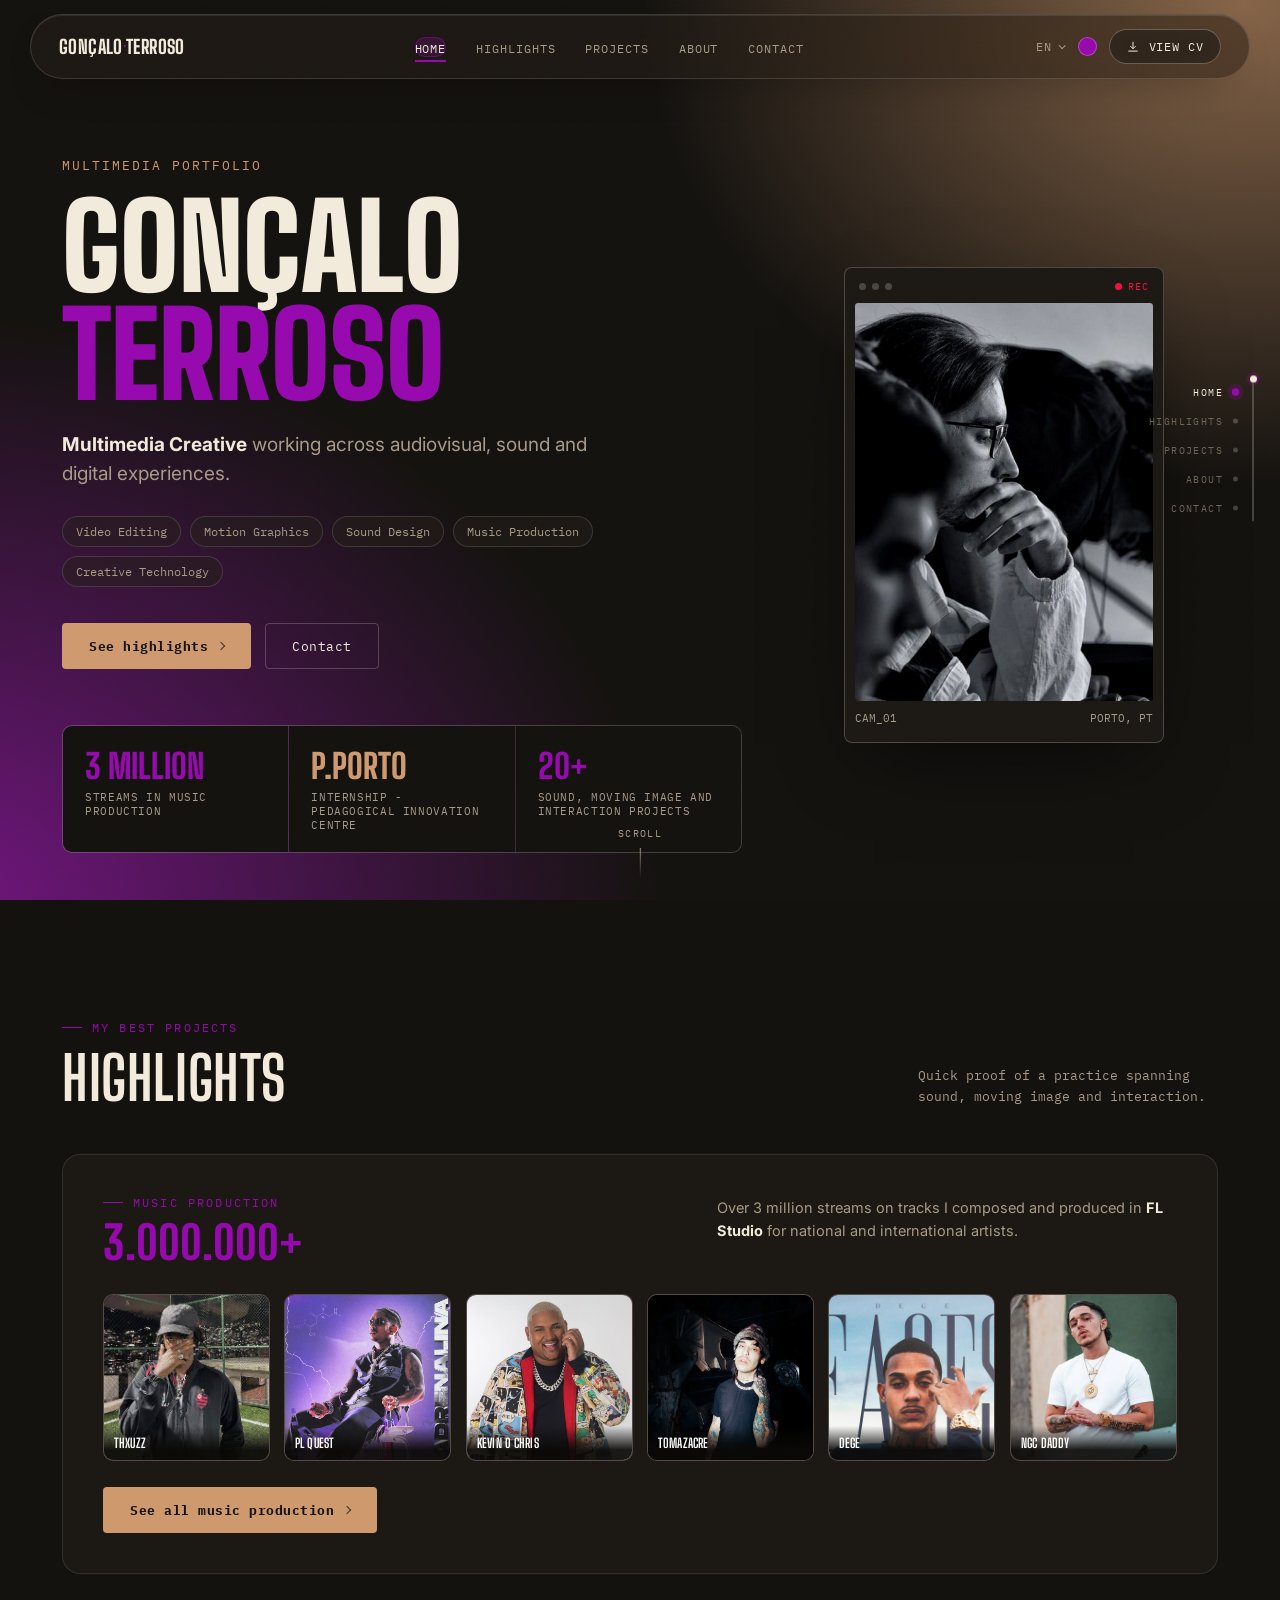
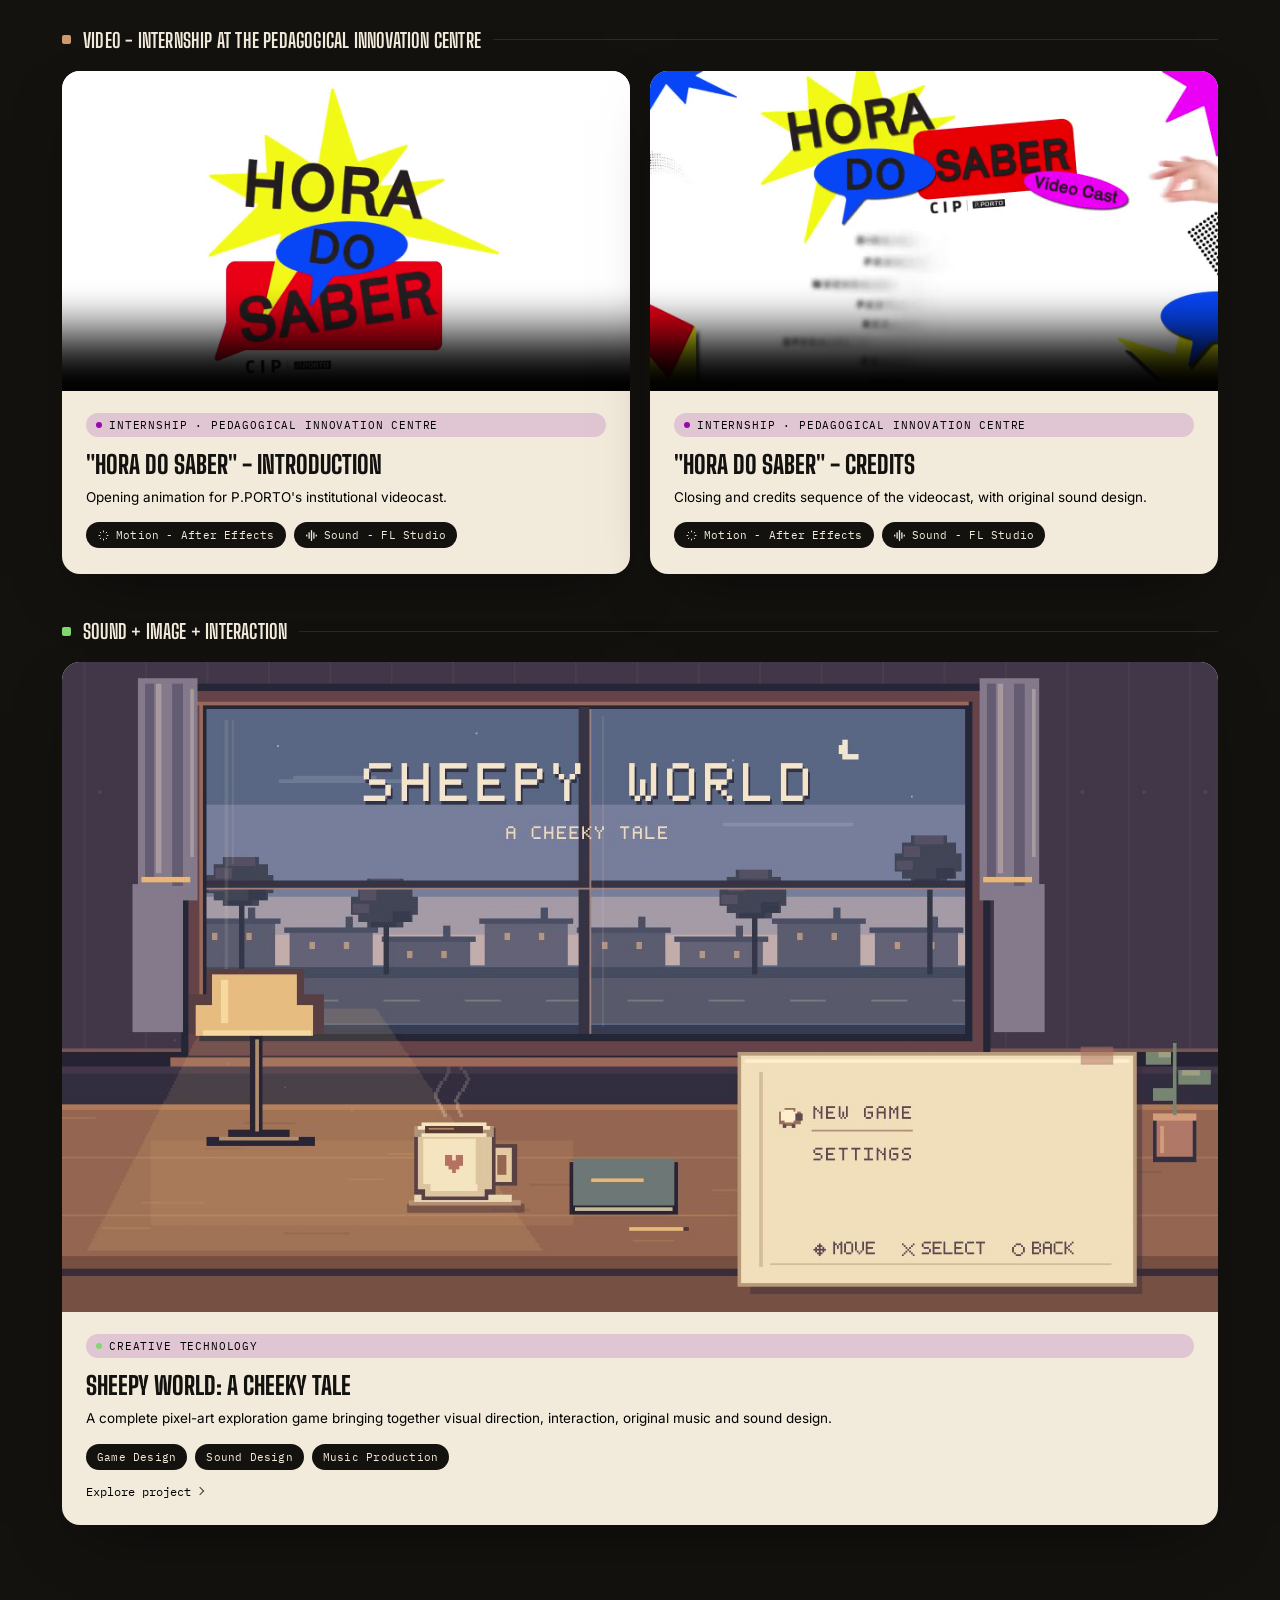
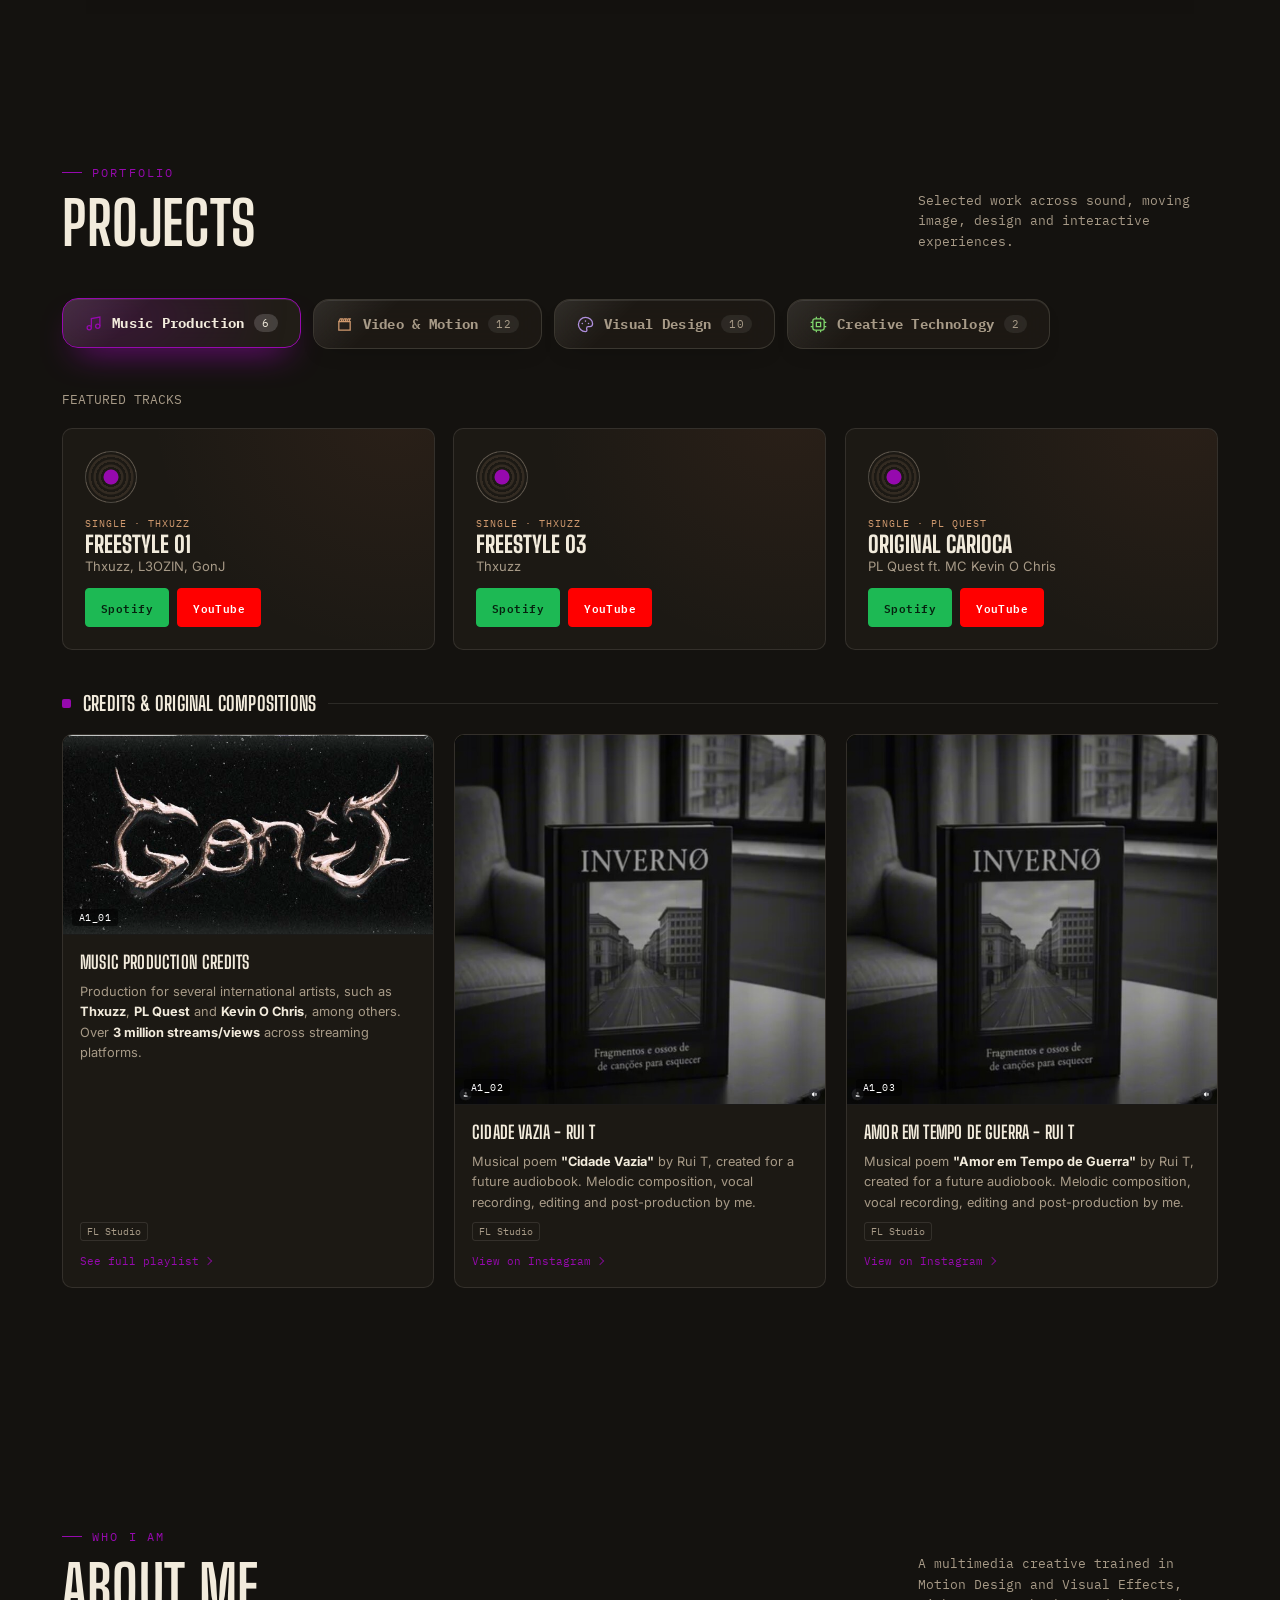
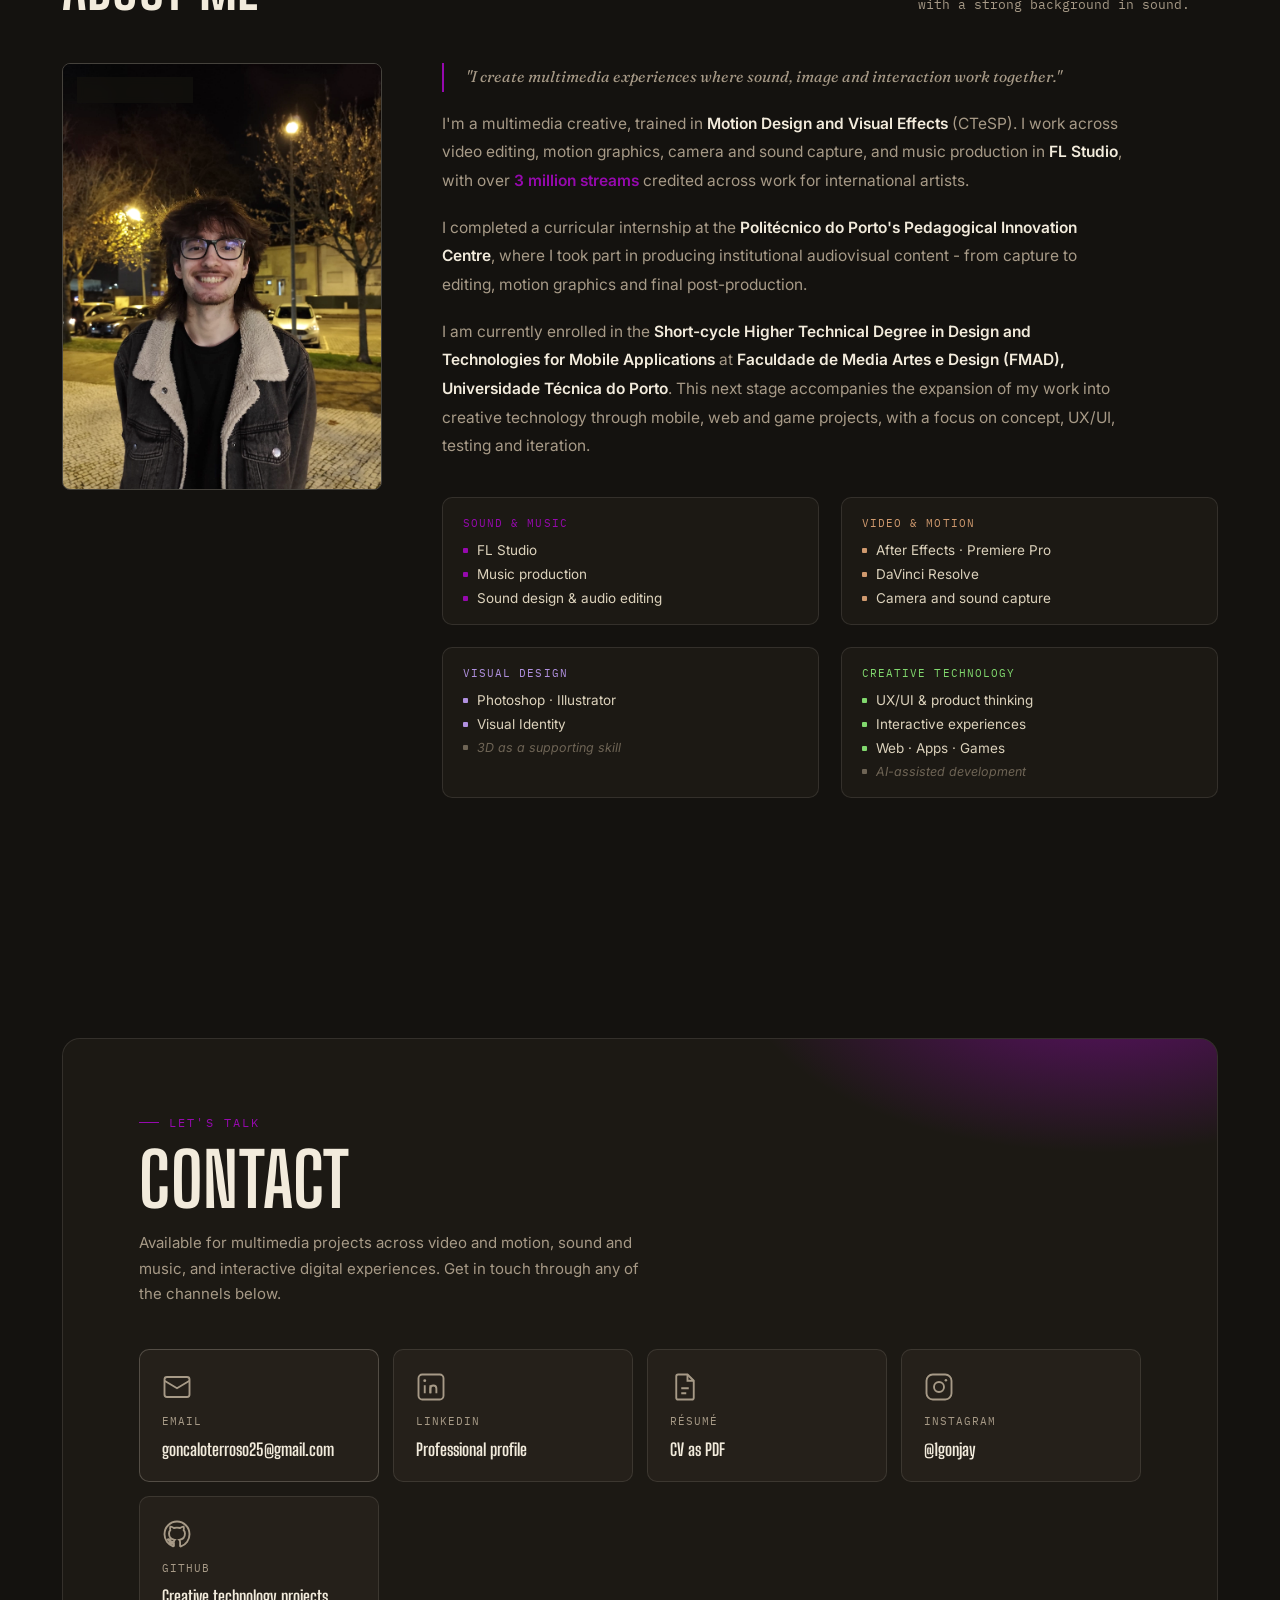
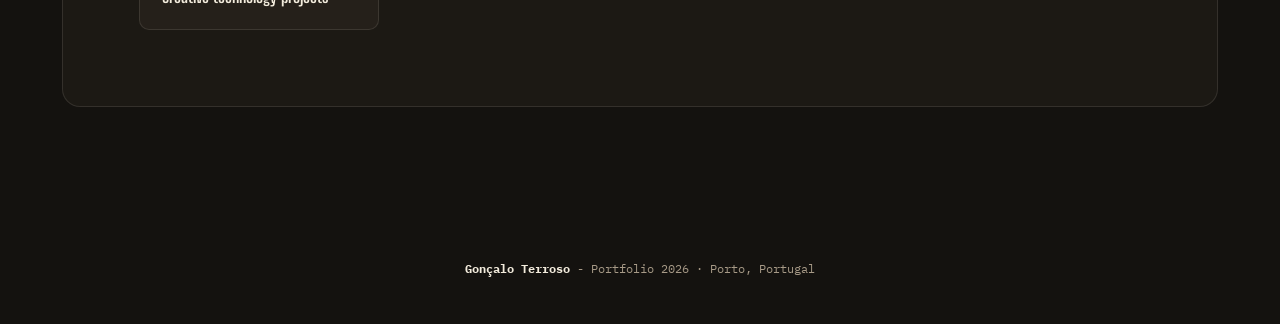
==== commit 0605031d: "Fixing minor things in about section Fixed language issues in the about section" ====
--- a/index.html
+++ b/index.html
@@ -865,7 +865,7 @@
 
         <p data-i18n="about_p1">Sou criativo multimédia, com formação em <strong>Motion Design e Efeitos Visuais</strong> (CTeSP). Trabalho com edição de vídeo, motion graphics, captação de câmara e som, e produção musical em <strong>FL Studio</strong>, com mais de <span class="stat">3 milhões de streams</span> creditadas em trabalhos para artistas internacionais.</p>
         <p data-i18n="about_p2">Realizei estágio curricular no <strong>Centro de Inovação Pedagógica do Politécnico do Porto</strong>, onde integrei a produção de conteúdos audiovisuais institucionais - da captação à edição, motion graphics e pós-produção final.</p>
-        <p data-i18n="about_p3">Atualmente, estou inscrito no <strong>CTeSP em Design e Tecnologias para Aplicações Móveis</strong> na <strong>Faculdade de Media Artes e Design (FMAD), da Universidade Técnica do Porto</strong>. As aulas ainda não começaram. Esta nova etapa acompanha a expansão do meu trabalho para tecnologia criativa através de projetos mobile, web e jogos, com foco em conceito, UX/UI, teste e iteração.</p>
+        <p data-i18n="about_p3">Atualmente, estou inscrito no <strong>CTeSP em Design e Tecnologias para Aplicações Móveis</strong> na <strong>Faculdade de Media Artes e Design (FMAD), da Universidade Técnica do Porto</strong>. Esta nova etapa acompanha a expansão do meu trabalho para tecnologia criativa através de projetos mobile, web e jogos, com foco em conceito, UX/UI, teste e iteração.</p>
 
         <div class="skill-groups">
           <div class="skill-group">
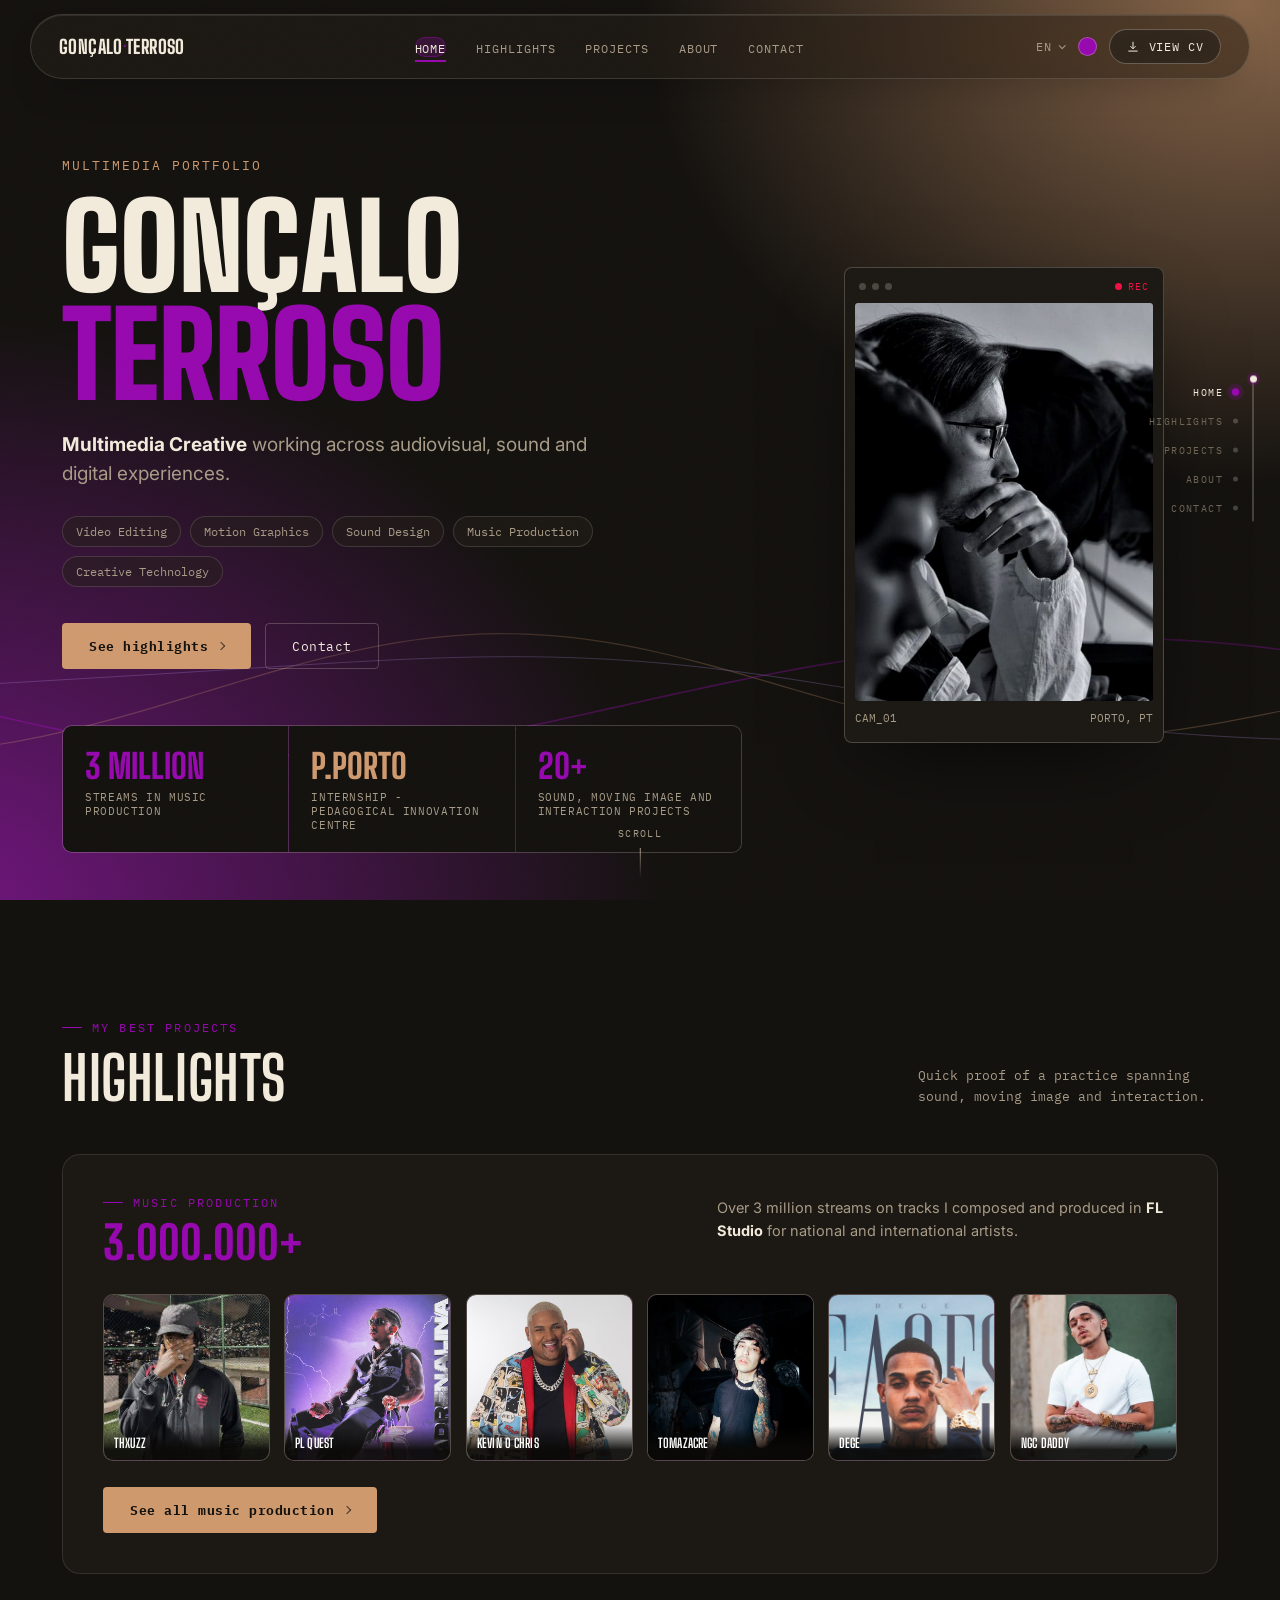
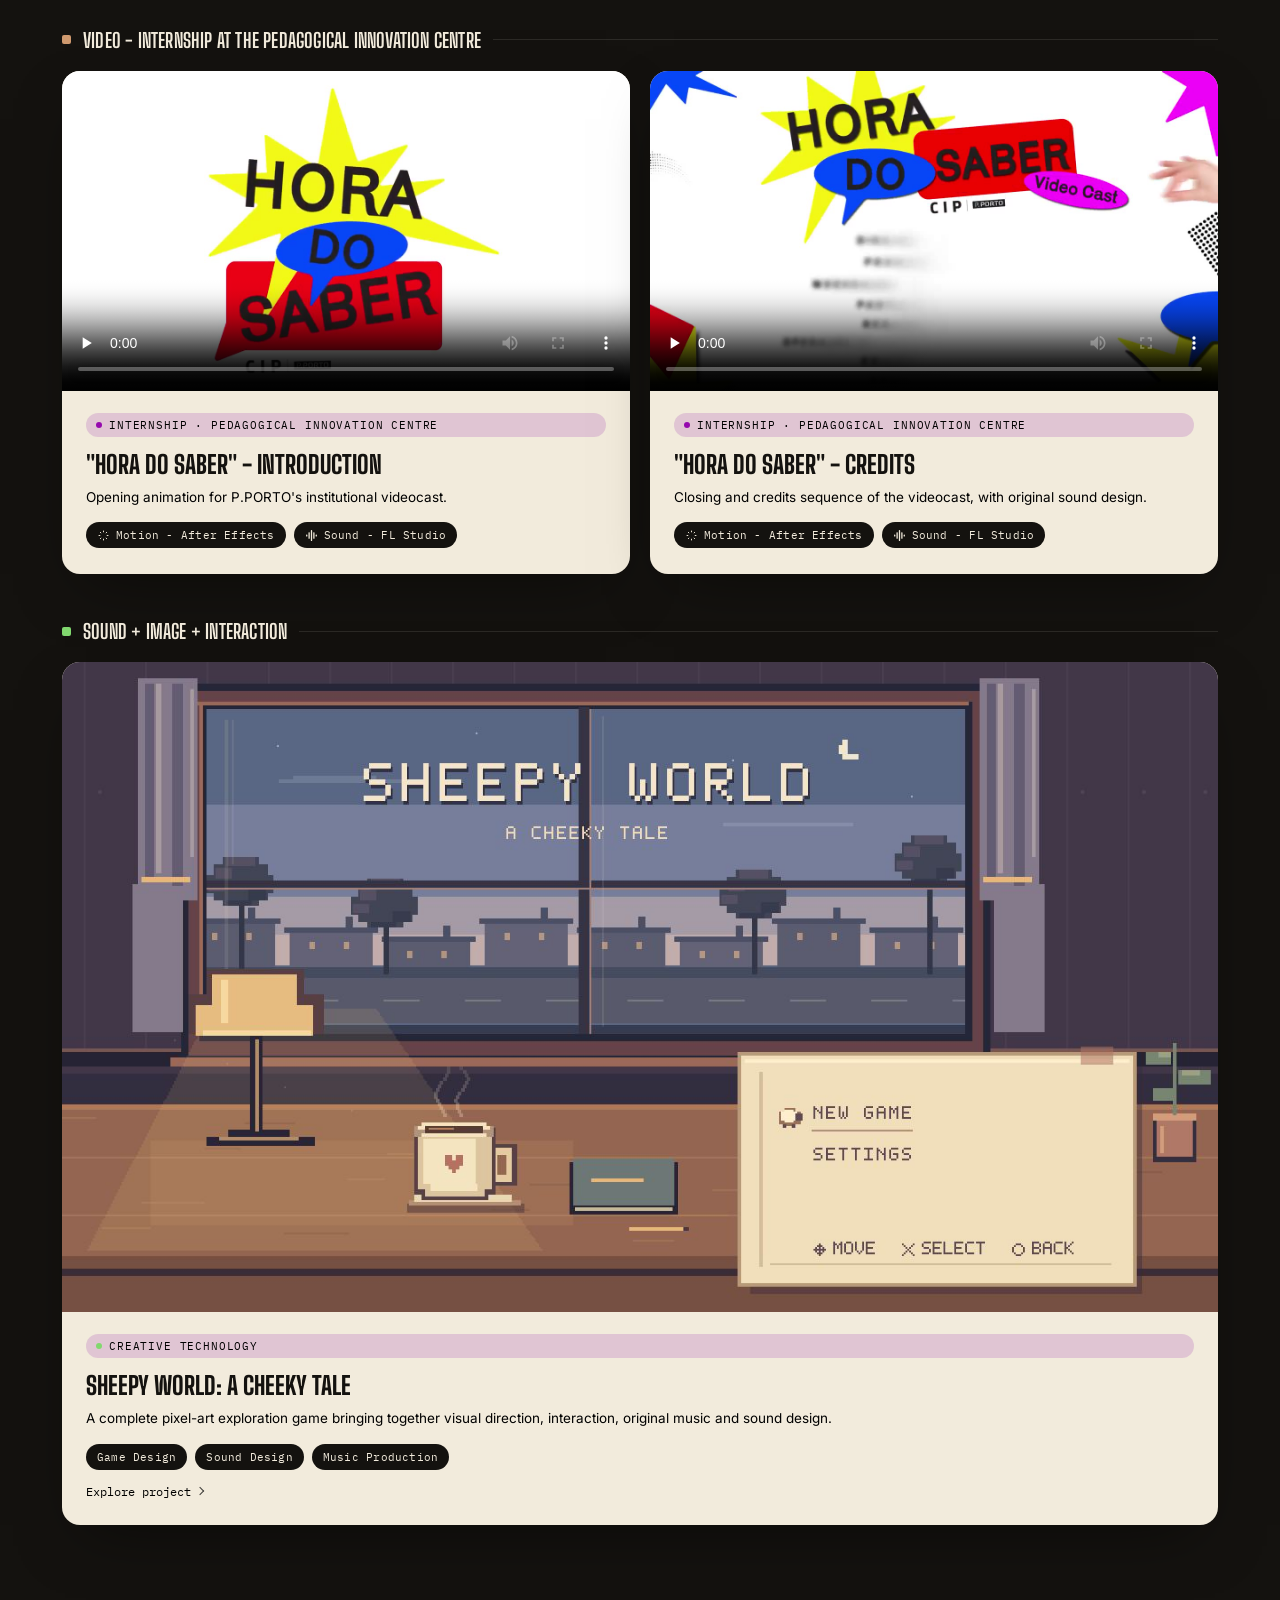
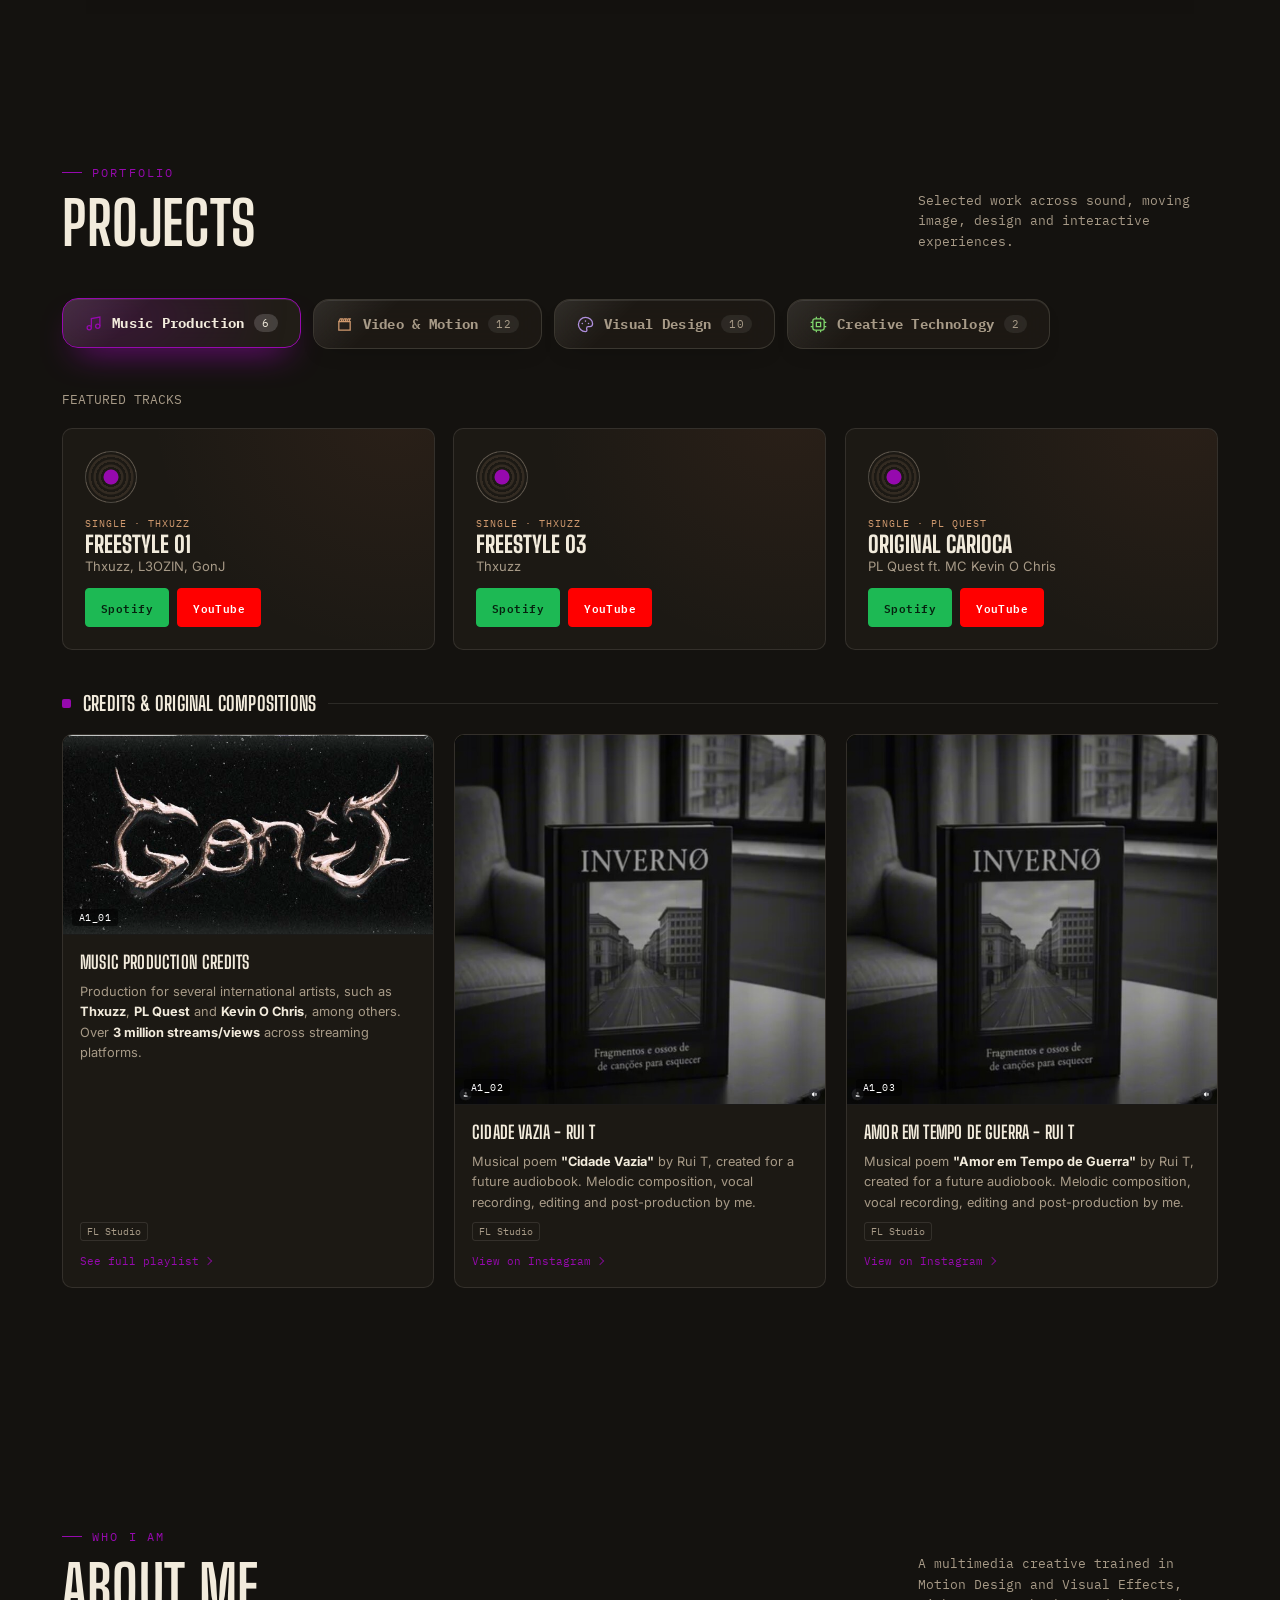
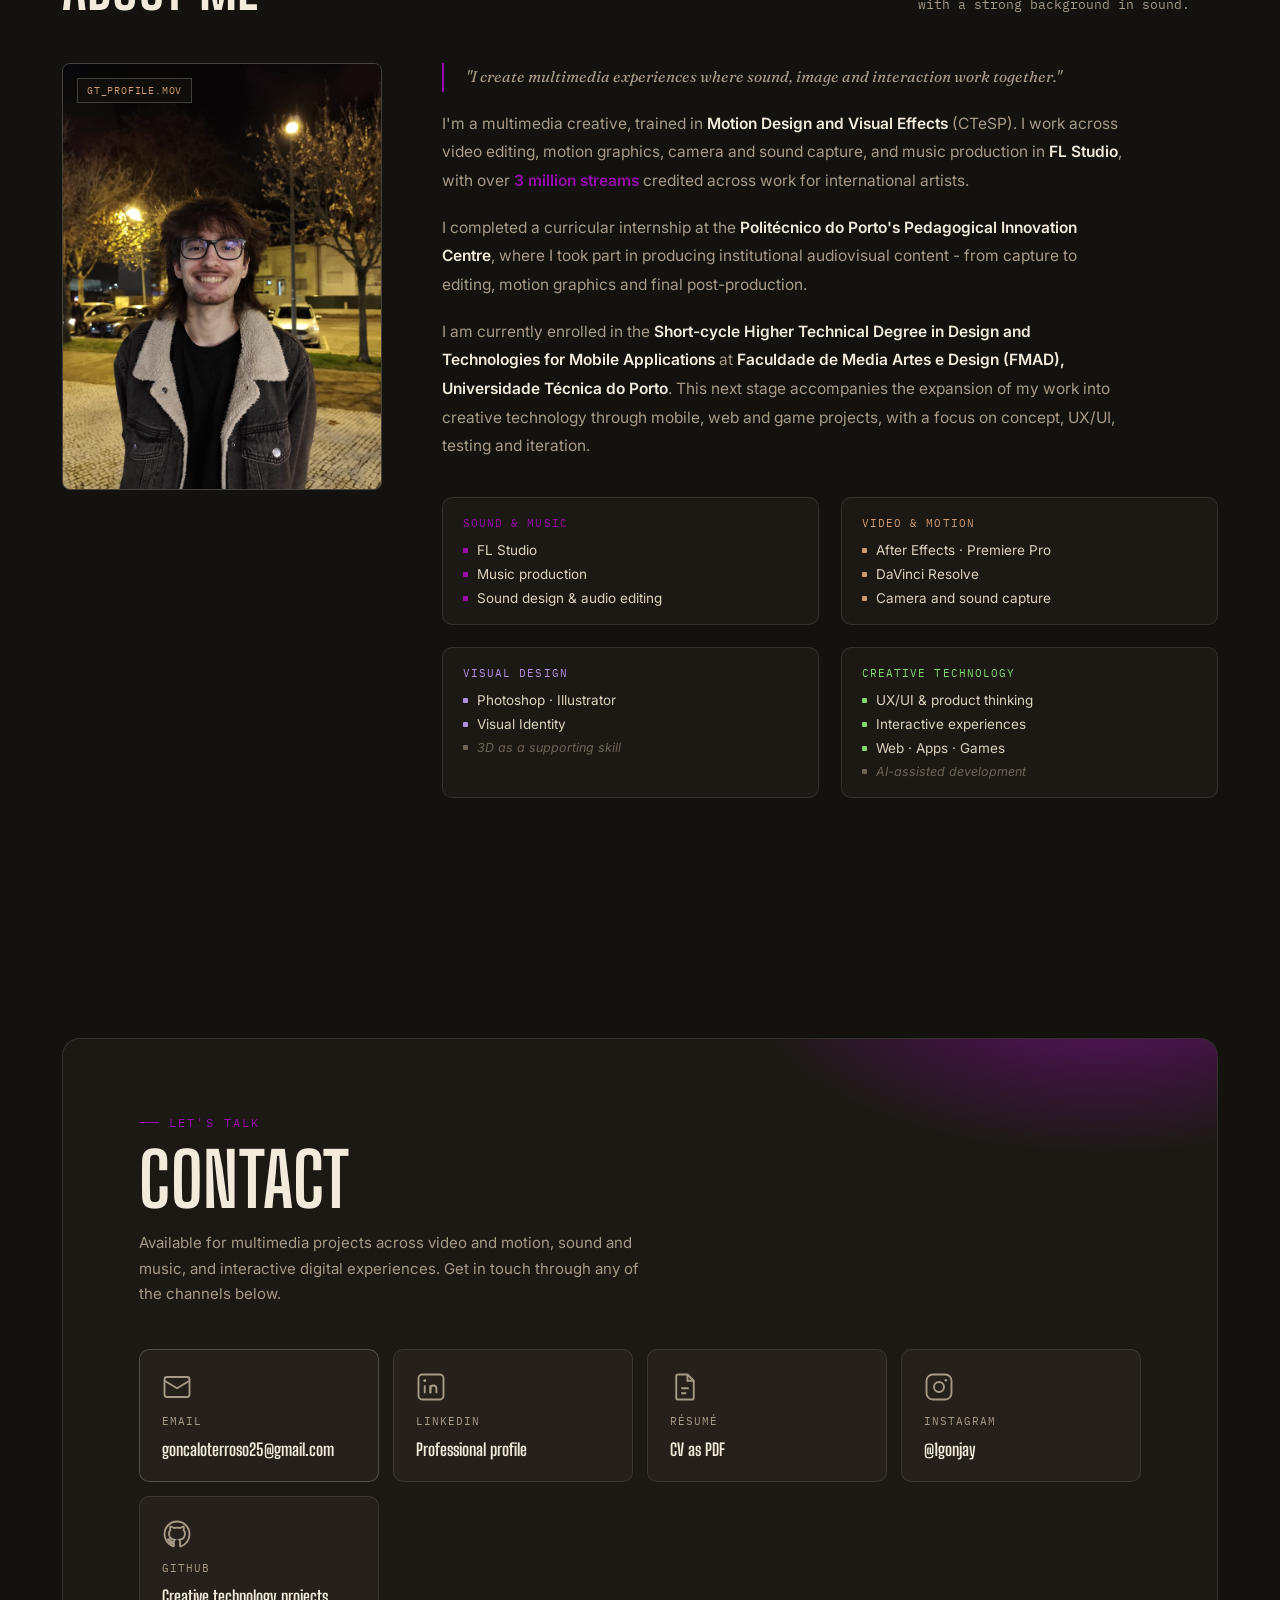
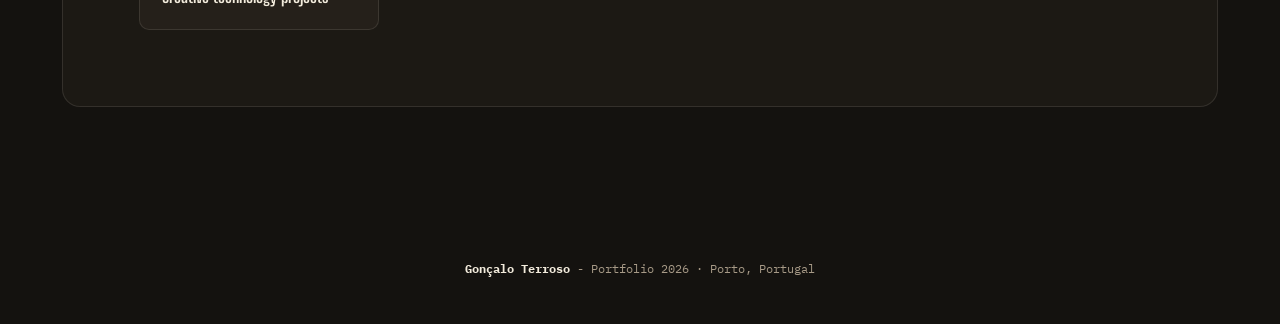
==== commit 50be4d03: "Update index.html" ====
--- a/index.html
+++ b/index.html
@@ -778,7 +778,7 @@
 
     <!-- TECNOLOGIA CRIATIVA -->
     <div class="track-panel" id="panel-tech" hidden style="--card-accent:var(--tech)">
-      <p class="section-note tech-intro" data-i18n="tech_intro">Uma introdução visual e concisa aos projetos; o GitHub reúne a documentação, as decisões e os detalhes técnicos.</p>
+      <p class="section-note tech-intro" data-i18n="tech_intro"> Projetos de tecnologia criativa que combinam design, programação e inovação.</p>
 
       <div class="grid-row tech-grid">
         <article class="clip-card tech-card" data-project-card="sheepy" style="--card-accent:var(--tech)">
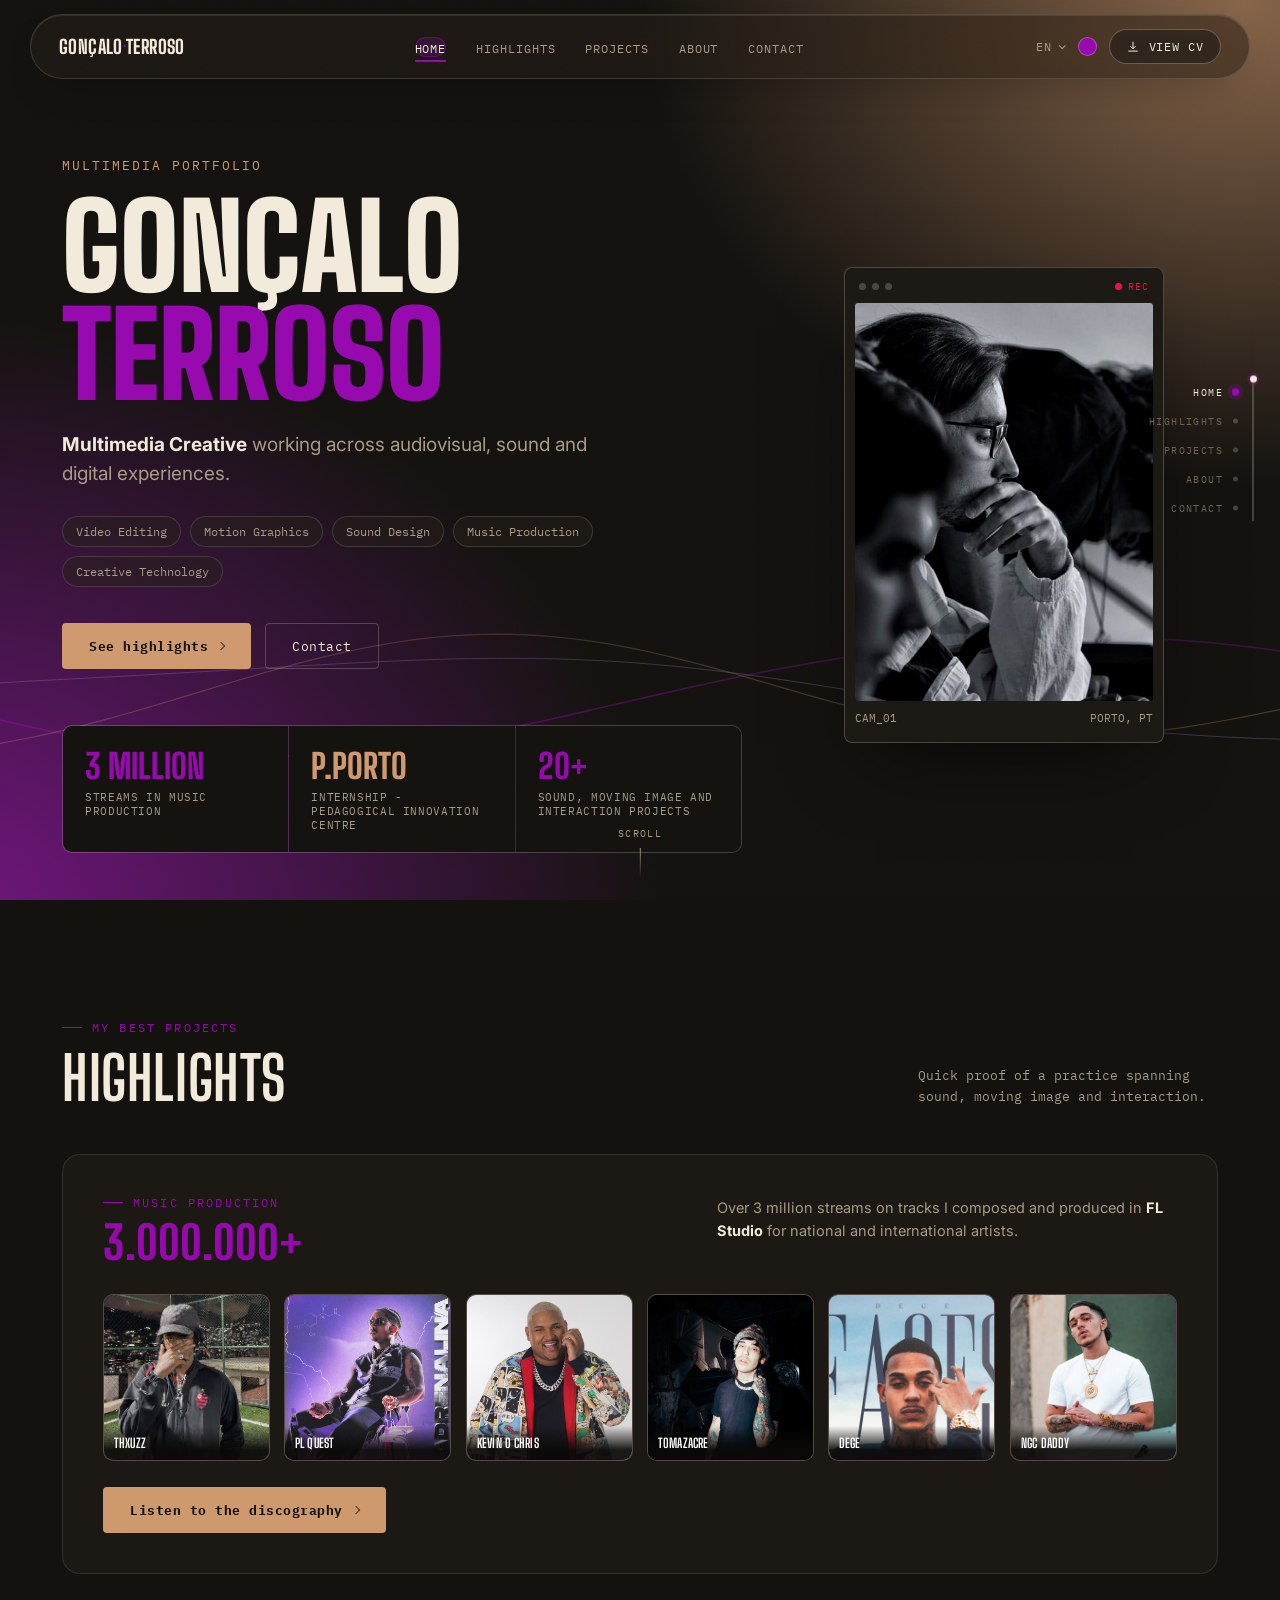
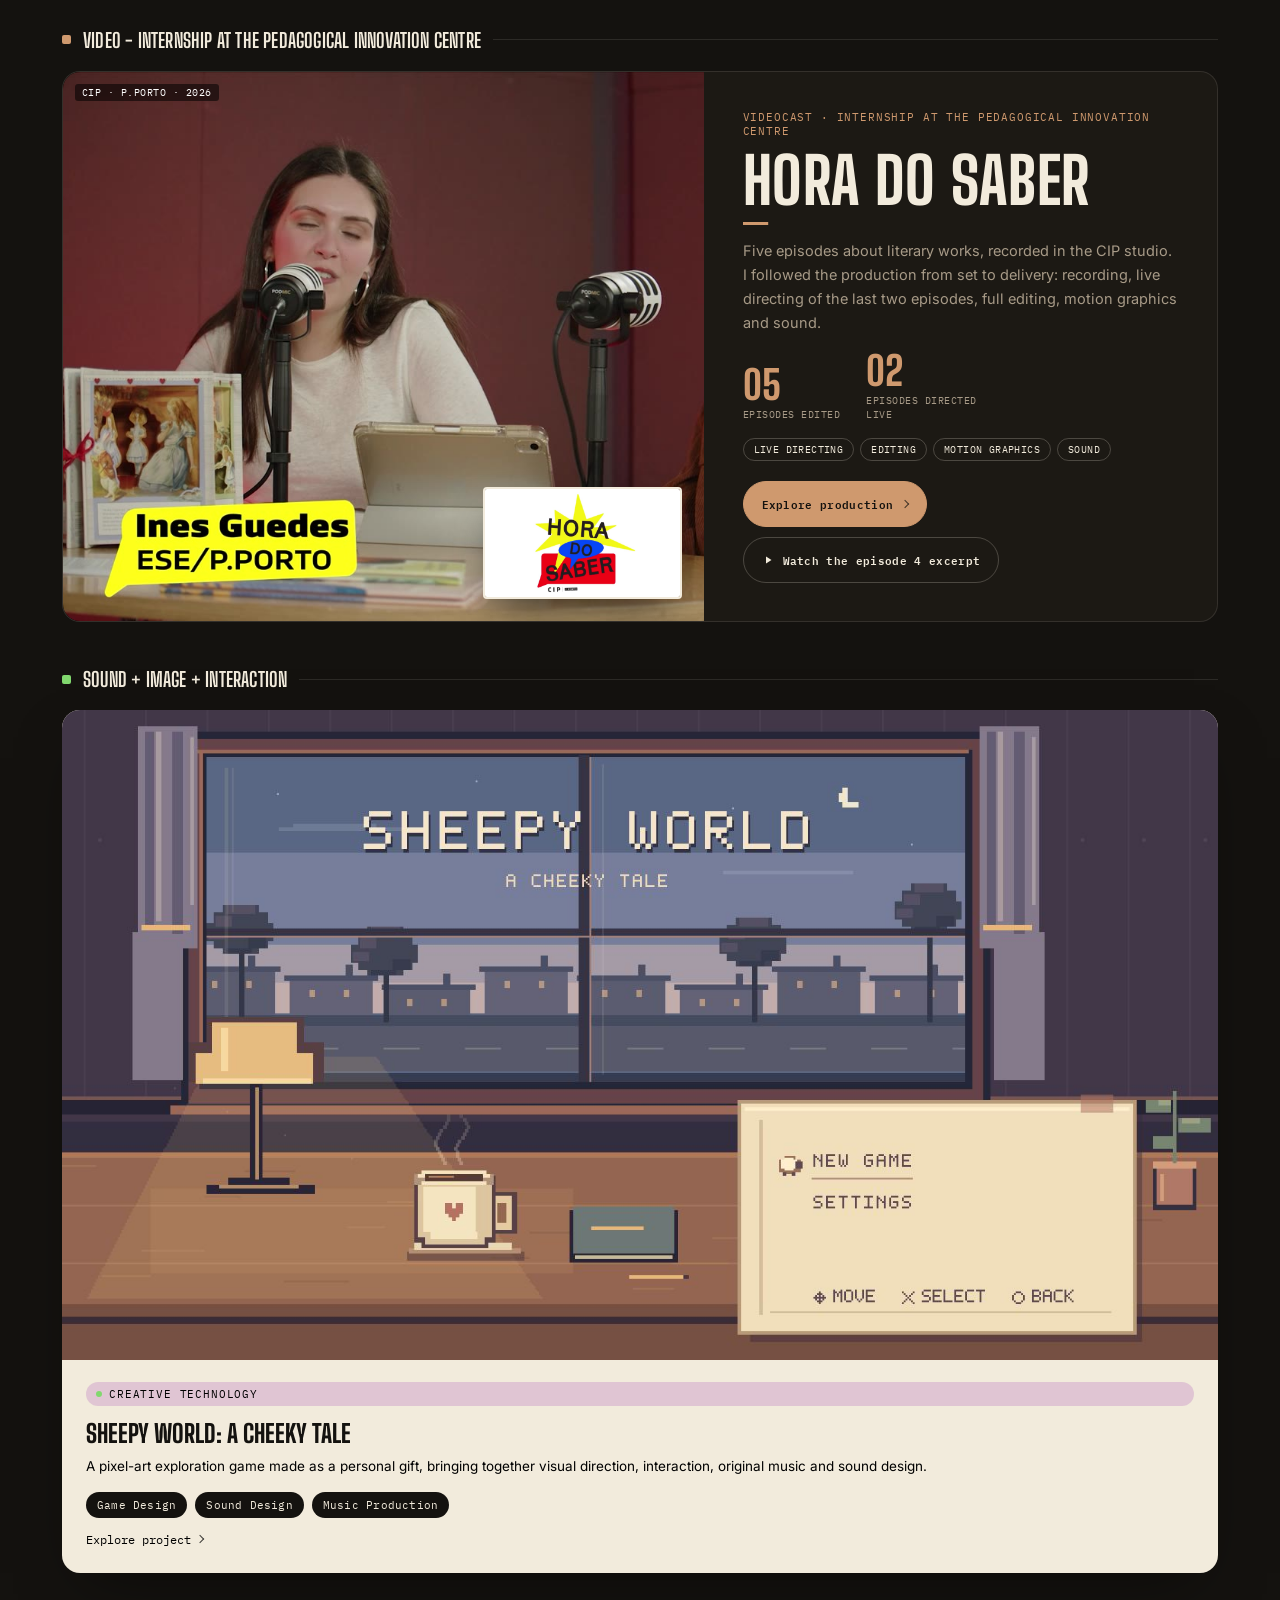
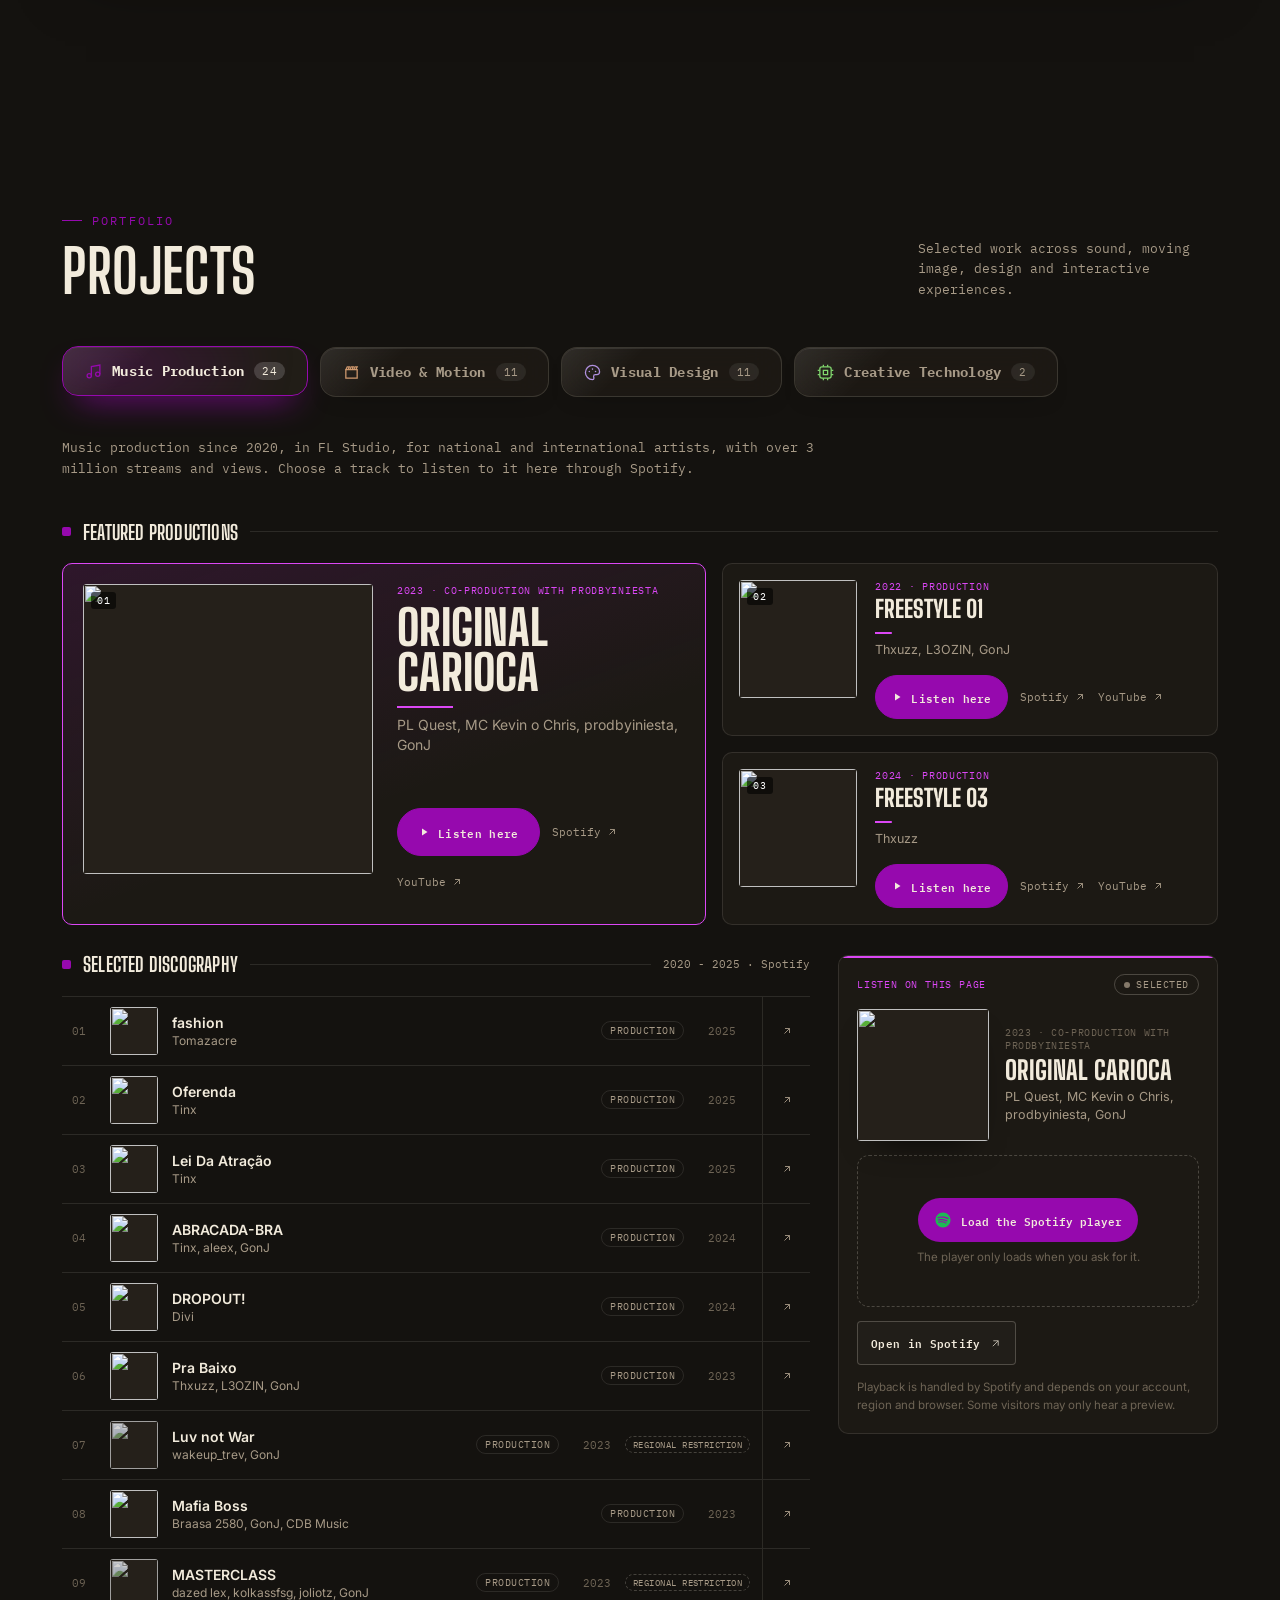
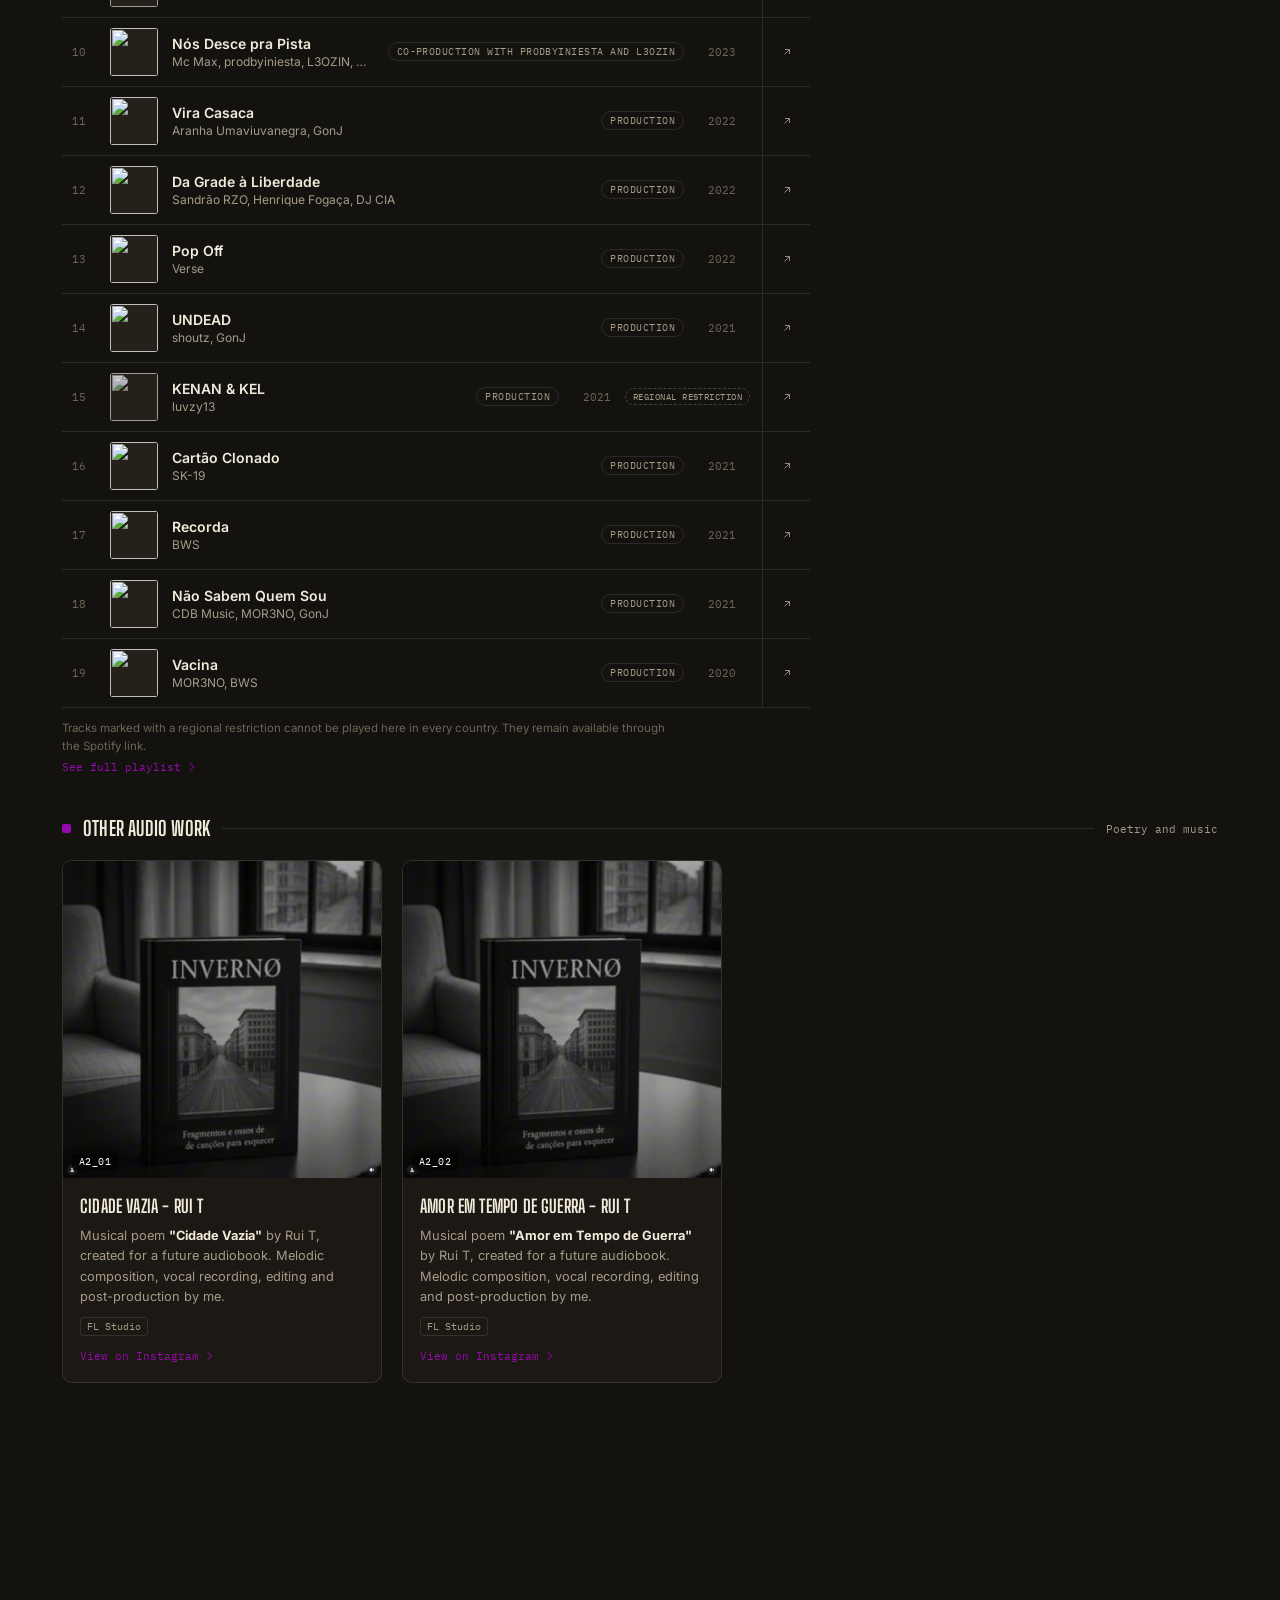
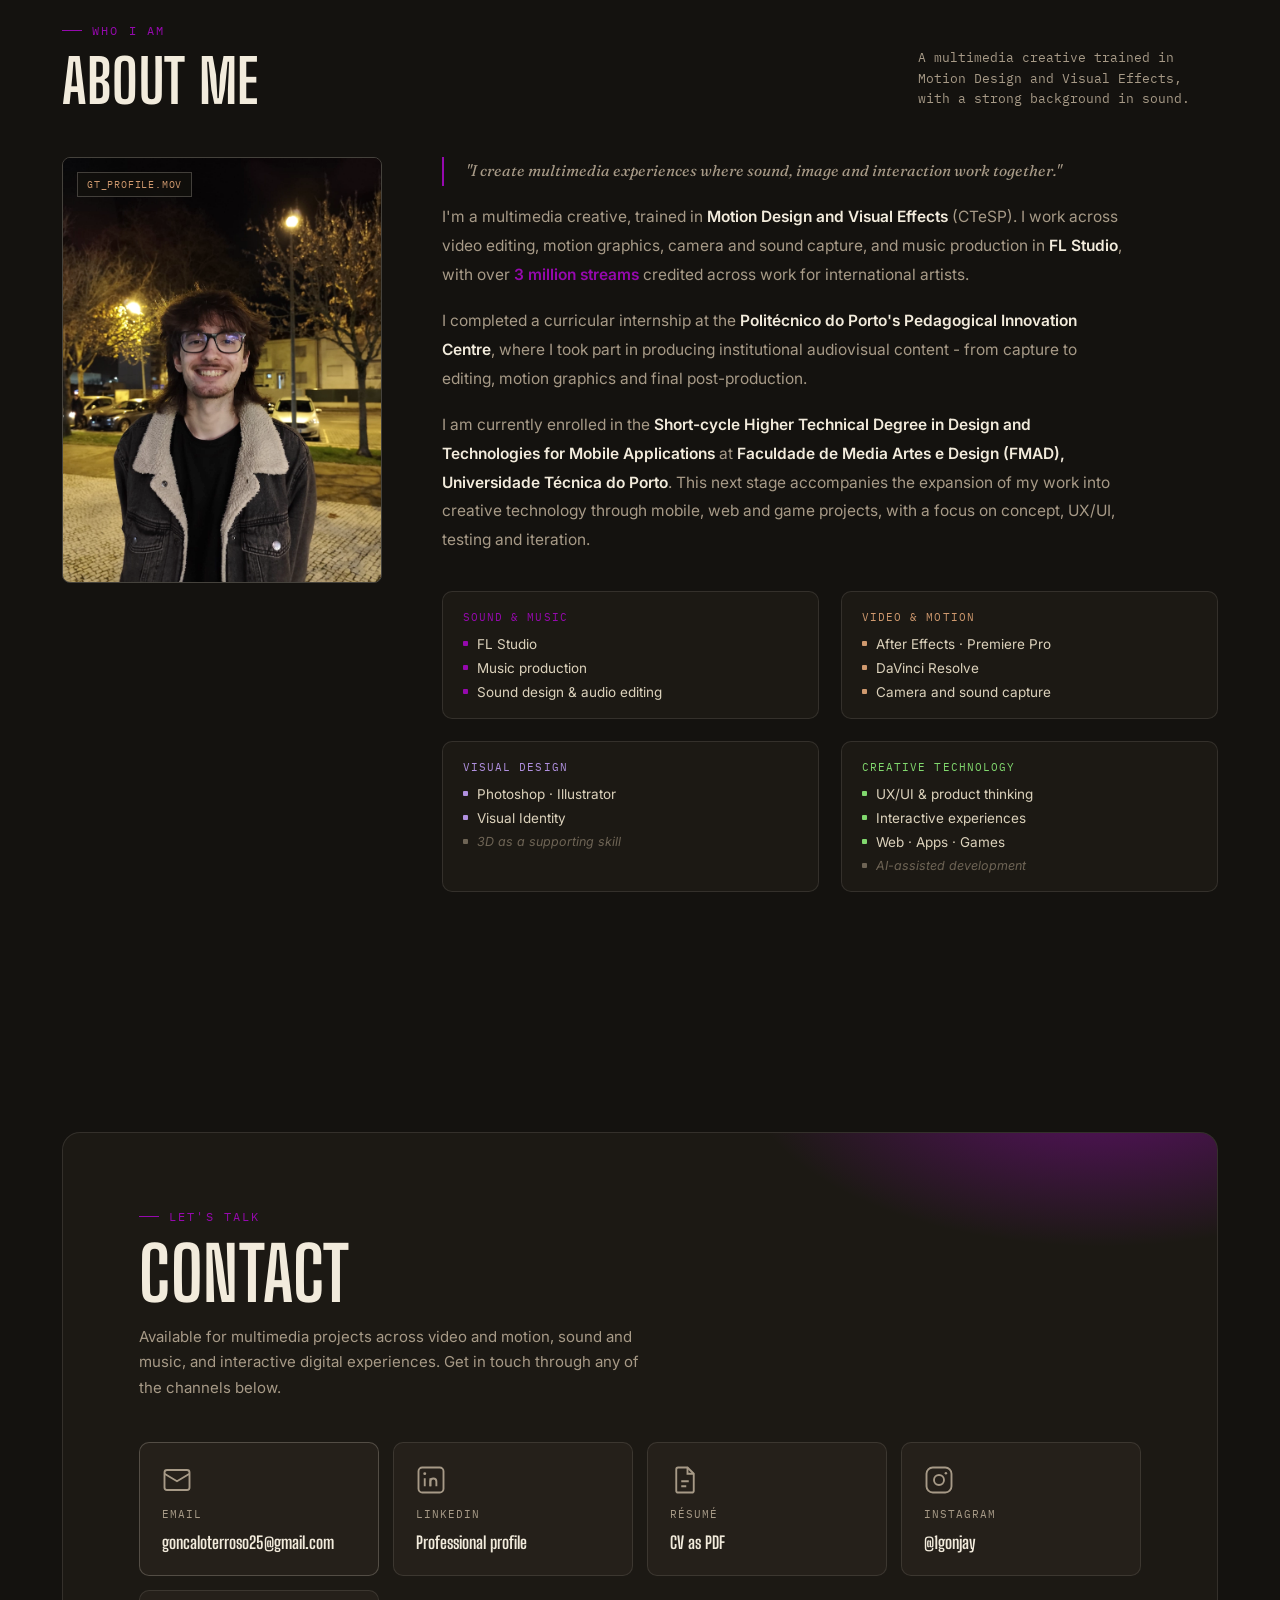
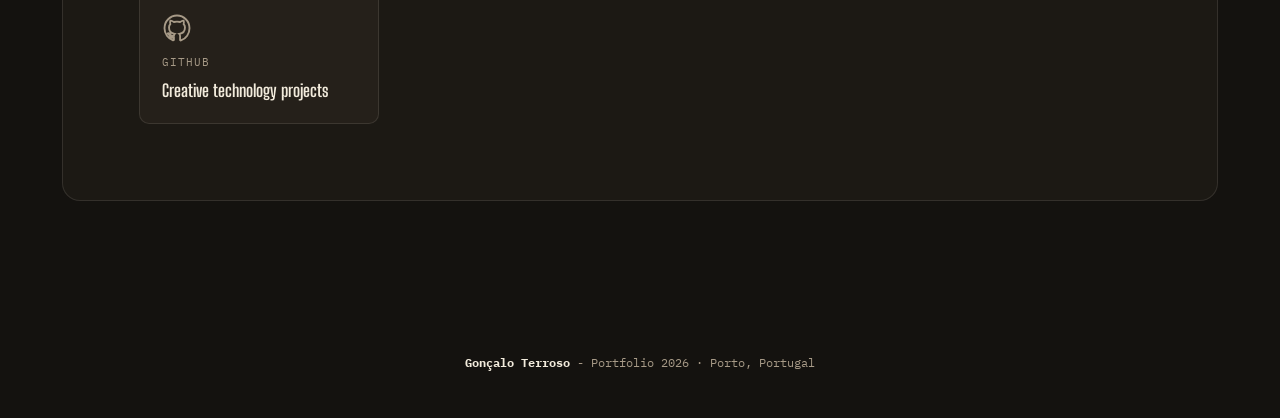
==== commit a2b0c102: "feat: expand portfolio case studies and enhance music experience - Visual design: INVERNØ photograph" ====
--- a/index.html
+++ b/index.html
@@ -60,8 +60,8 @@
 <link rel="preconnect" href="https://fonts.googleapis.com">
 <link rel="preconnect" href="https://fonts.gstatic.com" crossorigin>
 <link href="https://fonts.googleapis.com/css2?family=Big+Shoulders+Display:wght@600;700;800;900&family=Fraunces:ital,wght@0,500;1,400;1,500&family=Inter:wght@400;500;600;700&family=IBM+Plex+Mono:wght@400;500;600&display=swap" rel="stylesheet">
-<link rel="stylesheet" href="css/style.css?v=20260919-4">
-<link rel="stylesheet" href="css/mobile.css?v=20260919-2">
+<link rel="stylesheet" href="css/style.css?v=20261009-2">
+<link rel="stylesheet" href="css/mobile.css?v=20261009-2">
 </head>
 <body>
 
@@ -315,46 +315,36 @@
         </a>
       </div>
       <div class="fmp-foot">
-        <a class="btn btn-primary" href="#projetos" data-jump="musica"><span data-i18n="ver_toda_musica">Ver toda a produção musical</span><span class="chev" aria-hidden="true"></span></a>
+        <a class="btn btn-primary" href="#projetos" data-jump="musica"><span data-i18n="ver_toda_musica">Ouvir a discografia</span><span class="chev" aria-hidden="true"></span></a>
       </div>
     </div>
 
     <div class="subhead" style="margin-top:0;"><span class="dot" style="--dot:var(--video)"></span><h3 data-i18n="subhead_video_estagio">Vídeo - Estágio no Centro de Inovação Pedagógica</h3><span class="subhead-line"></span></div>
-    <div class="destaque-video-row">
-      <div class="feat-card">
-        <div class="feat-media" style="aspect-ratio:16/9;">
-          <video controls preload="none" poster="assets/images/posters/motion-horasaber-intro.jpg">
-            <source src="assets/videos/motion-horasaber-intro.mp4" type="video/mp4">
-          </video>
-        </div>
-        <div class="feat-body">
-          <div class="feat-badge" data-i18n="badge_estagio_cip">Estágio · Centro de Inovação Pedagógica</div>
-          <div class="feat-title">"Hora do Saber" - <span data-i18n="introducao">Introdução</span></div>
-          <p class="feat-desc" data-i18n="desc_horasaber_intro">Animação de abertura do videocast institucional do P.PORTO.</p>
-          <div class="tool-badges">
-            <span class="tool-badge"><svg viewBox="0 0 24 24" fill="none" stroke="currentColor" stroke-width="1.8"><path d="M12 3v3M12 18v3M3 12h3M18 12h3M5.6 5.6l2.1 2.1M16.3 16.3l2.1 2.1M5.6 18.4l2.1-2.1M16.3 7.7l2.1-2.1"/></svg><span data-i18n="motion_ae">Motion - After Effects</span></span>
-            <span class="tool-badge"><svg viewBox="0 0 24 24" fill="currentColor"><rect x="2" y="10" width="2.4" height="4" rx="1"/><rect x="6.4" y="6" width="2.4" height="12" rx="1"/><rect x="10.8" y="2" width="2.4" height="20" rx="1"/><rect x="15.2" y="6" width="2.4" height="12" rx="1"/><rect x="19.6" y="10" width="2.4" height="4" rx="1"/></svg><span data-i18n="som_flstudio">Som - FL Studio</span></span>
-          </div>
-        </div>
-      </div>
-
-      <div class="feat-card">
-        <div class="feat-media" style="aspect-ratio:16/9;">
-          <video controls preload="none" poster="assets/images/posters/motion-horasaber-credits.jpg">
-            <source src="assets/videos/motion-horasaber-credits.mp4" type="video/mp4">
-          </video>
-        </div>
-        <div class="feat-body">
-          <div class="feat-badge" data-i18n="badge_estagio_cip">Estágio · Centro de Inovação Pedagógica</div>
-          <div class="feat-title">"Hora do Saber" - <span data-i18n="creditos">Créditos</span></div>
-          <p class="feat-desc" data-i18n="desc_horasaber_credits">Encerramento e créditos do videocast, com sonorização própria.</p>
-          <div class="tool-badges">
-            <span class="tool-badge"><svg viewBox="0 0 24 24" fill="none" stroke="currentColor" stroke-width="1.8"><path d="M12 3v3M12 18v3M3 12h3M18 12h3M5.6 5.6l2.1 2.1M16.3 16.3l2.1 2.1M5.6 18.4l2.1-2.1M16.3 7.7l2.1-2.1"/></svg><span data-i18n="motion_ae">Motion - After Effects</span></span>
-            <span class="tool-badge"><svg viewBox="0 0 24 24" fill="currentColor"><rect x="2" y="10" width="2.4" height="4" rx="1"/><rect x="6.4" y="6" width="2.4" height="12" rx="1"/><rect x="10.8" y="2" width="2.4" height="20" rx="1"/><rect x="15.2" y="6" width="2.4" height="12" rx="1"/><rect x="19.6" y="10" width="2.4" height="4" rx="1"/></svg><span data-i18n="som_flstudio">Som - FL Studio</span></span>
-          </div>
-        </div>
-      </div>
-    </div>
+    <!-- Hora do Saber: one editorial feature for the whole production; the
+         intro, credits and episode 4 excerpt live in the case study. -->
+    <article class="hds-feature hds-feature--highlight" data-hds-feature style="--card-accent:var(--video)">
+      <div class="hds-feature-media" data-hds-media>
+        <img class="hds-feature-img" data-hds-parallax loading="lazy" decoding="async" src="assets/images/posters/hora-do-saber-ep4.jpg" width="1280" height="720" alt="Inês Guedes e Sílvia Geraldes no estúdio do Hora do Saber, com o oráculo de identificação no ecrã" data-i18n-alt="alt_hds_ep4_still" data-project-card-media="hora-do-saber" data-flip-id="project-media-hora">
+        <img class="hds-feature-inset" data-hds-inset loading="lazy" decoding="async" src="assets/images/posters/motion-horasaber-intro.jpg" width="1280" height="720" alt="">
+        <span class="clip-code">CIP · P.PORTO · 2026</span>
+      </div>
+      <div class="hds-feature-body">
+        <div class="hds-feature-kicker" data-i18n="hds_feature_kicker">Videocast · Estágio no Centro de Inovação Pedagógica</div>
+        <h3 class="hds-feature-title"><span>Hora do Saber</span><span class="hds-feature-line" aria-hidden="true"></span></h3>
+        <p class="hds-feature-desc" data-i18n="hds_feature_desc">Cinco episódios sobre obras literárias, gravados no estúdio do CIP. Acompanhei a produção do cenário à entrega: gravação, realização ao vivo dos dois últimos episódios, edição completa, motion graphics e som.</p>
+        <dl class="hds-feature-stats">
+          <div><dt data-i18n="hds_stat_edited">Episódios editados</dt><dd>05</dd></div>
+          <div><dt data-i18n="hds_stat_directed_short">Episódios realizados ao vivo</dt><dd>02</dd></div>
+        </dl>
+        <ul class="hds-feature-roles">
+          <li data-i18n="hds_role_live">Realização ao vivo</li><li data-i18n="hds_resp_edit">Edição</li><li>Motion graphics</li><li data-i18n="hds_resp_sound">Som</li>
+        </ul>
+        <div class="hds-feature-actions">
+          <button class="hds-cta hds-cta--primary" type="button" data-project-open="hora-do-saber" aria-label="Explorar a produção completa de Hora do Saber" data-i18n-aria-label="aria_explore_hora"><span data-i18n="explorar_producao">Explorar produção</span><span class="chev" aria-hidden="true"></span></button>
+          <button class="hds-cta" type="button" data-project-open="hora-do-saber" data-project-tab="editing"><svg viewBox="0 0 24 24" fill="currentColor" aria-hidden="true"><path d="M8 5v14l11-7z"/></svg><span data-i18n="hds_watch_excerpt">Ver excerto do episódio 4</span></button>
+        </div>
+      </div>
+    </article>
 
     <div class="subhead"><span class="dot" style="--dot:var(--tech)"></span><h3 data-i18n="highlight_interaction">Som + Imagem + Interação</h3><span class="subhead-line"></span></div>
     <div class="destaque-video-row destaque-video-row--single">
@@ -365,7 +355,7 @@
         <div class="feat-body">
           <div class="feat-badge" data-i18n="tag_creative_tech">Tecnologia Criativa</div>
           <div class="feat-title">Sheepy World: A Cheeky Tale</div>
-          <p class="feat-desc" data-i18n="highlight_sheepy_desc">Jogo completo de exploração pixel-art que reúne direção visual, interação, música original e sound design.</p>
+          <p class="feat-desc" data-i18n="highlight_sheepy_desc">Um jogo de exploração pixel-art criado como prenda pessoal, que reúne direção visual, interação, música original e sound design.</p>
           <div class="tool-badges">
             <span class="tool-badge">Game Design</span>
             <span class="tool-badge" data-i18n="tag_sound_design">Sound Design</span>
@@ -396,11 +386,11 @@
       </button>
       <button class="track-btn" data-track="video" aria-controls="panel-video" aria-pressed="false" style="--dot:var(--video); --dot-bg:var(--video-dim);">
         <svg viewBox="0 0 24 24" fill="none" stroke="currentColor" stroke-width="1.8"><path d="M4 8h16v12H4z"/><path d="m4 8 2-4h3l-2 4"/><path d="m9.5 8 2-4h3l-2 4"/><path d="m15 8 2-4h3l-2 4"/></svg>
-        <span class="tag" data-i18n="tag_video_motion">Vídeo & Motion</span><span class="count">12</span>
+        <span class="tag" data-i18n="tag_video_motion">Vídeo & Motion</span><span class="count">11</span>
       </button>
       <button class="track-btn" data-track="design" aria-controls="panel-design" aria-pressed="false" style="--dot:var(--design); --dot-bg:var(--design-dim);">
         <svg viewBox="0 0 24 24" fill="none" stroke="currentColor" stroke-width="1.8"><path d="M12 2a10 10 0 1 0 0 20c1.5 0 2-1 2-2s-.5-1.5-.5-2.5A2.5 2.5 0 0 1 16 15h2a4 4 0 0 0 4-4c0-5-4.5-9-10-9Z"/><circle cx="7.5" cy="10.5" r="1.1" fill="currentColor" stroke="none"/><circle cx="12" cy="7.2" r="1.1" fill="currentColor" stroke="none"/><circle cx="16.3" cy="10.5" r="1.1" fill="currentColor" stroke="none"/></svg>
-        <span class="tag" data-i18n="tag_visual_design">Design Visual</span><span class="count">10</span>
+        <span class="tag" data-i18n="tag_visual_design">Design Visual</span><span class="count">11</span>
       </button>
       <button class="track-btn" data-track="tech" aria-controls="panel-tech" aria-pressed="false" style="--dot:var(--tech); --dot-bg:var(--tech-dim);">
         <svg viewBox="0 0 24 24" fill="none" stroke="currentColor" stroke-width="1.8"><rect x="4" y="4" width="16" height="16" rx="3"/><path d="M9 9h6v6H9zM9 1v3M15 1v3M9 20v3M15 20v3M1 9h3M1 15h3M20 9h3M20 15h3"/></svg>
@@ -411,68 +401,85 @@
     <!-- MÚSICA -->
     <div class="track-panel active" id="panel-musica" style="--card-accent:var(--music)">
 
-      <p class="section-note" style="max-width:none; margin:26px 0 18px;" data-i18n="faixas_destaque">FAIXAS EM DESTAQUE</p>
-      <div class="featured-row">
-        <div class="single-card">
-          <div class="single-vinyl"></div>
-          <div>
-            <div class="single-label">Single · Thxuzz</div>
-            <div class="single-title">Freestyle 01</div>
-            <div class="single-artist">Thxuzz, L3OZIN, GonJ</div>
-          </div>
-          <div class="single-links">
-            <a class="btn btn-sm btn-spotify" href="https://open.spotify.com/track/1sW0BCO3lnzCx7aYnPzV6K" target="_blank" rel="noopener">Spotify</a>
-            <a class="btn btn-sm btn-youtube" href="https://www.youtube.com/watch?v=UHzCCiGo_uc" target="_blank" rel="noopener">YouTube</a>
-          </div>
-        </div>
-
-        <div class="single-card">
-          <div class="single-vinyl"></div>
-          <div>
-            <div class="single-label">Single · Thxuzz</div>
-            <div class="single-title">Freestyle 03</div>
-            <div class="single-artist">Thxuzz</div>
-          </div>
-          <div class="single-links">
-            <a class="btn btn-sm btn-spotify" href="https://open.spotify.com/track/2U8ogfw2aVxpVyuNVKjUDj" target="_blank" rel="noopener">Spotify</a>
-            <a class="btn btn-sm btn-youtube" href="https://www.youtube.com/watch?v=JYeD5qJOw_4" target="_blank" rel="noopener">YouTube</a>
-          </div>
-        </div>
-
-        <div class="single-card">
-          <div class="single-vinyl"></div>
-          <div>
-            <div class="single-label">Single · PL Quest</div>
-            <div class="single-title">Original Carioca</div>
-            <div class="single-artist">PL Quest ft. MC Kevin O Chris</div>
-          </div>
-          <div class="single-links">
-            <a class="btn btn-sm btn-spotify" href="https://open.spotify.com/track/0Bc5JSx0uOTY5wqg2L6Cbo" target="_blank" rel="noopener">Spotify</a>
-            <a class="btn btn-sm btn-youtube" href="https://www.youtube.com/watch?v=ZdJoa9FAWUc" target="_blank" rel="noopener">YouTube</a>
-          </div>
-        </div>
-      </div>
-
-      <div class="subhead"><span class="dot" style="--dot:var(--music)"></span><h3 data-i18n="creditos_composicoes">Créditos & composições originais</h3><span class="subhead-line"></span></div>
-      <div class="grid-row">
-        <div class="clip-card" style="--card-accent:var(--music)">
-          <a class="clip-thumb linked" data-cursor="Abrir" style="aspect-ratio:643/347;" href="https://open.spotify.com/playlist/6tiUJIbz2WAhgnrPSdIG64?si=b0b9accb32f34a90" target="_blank" rel="noopener" aria-label="Abrir playlist completa no Spotify" data-i18n-aria-label="aria_playlist_spotify">
-            <img src="assets/images/musica/gonjay.jpg" alt="Freestyle 03 no Spotify" data-i18n-alt="alt_freestyle_spotify">
-            <span class="clip-code">A1_01</span>
-            <span class="thumb-go">Spotify<span class="chev" aria-hidden="true"></span></span>
-          </a>
-          <div class="clip-body">
-            <div class="clip-title" data-i18n="creditos_prod_musical">Créditos de Produção Musical</div>
-            <p class="clip-desc" data-i18n="desc_creditos_musical">Produção para vários artistas a nível internacional, como <b>Thxuzz</b>, <b>PL Quest</b> e <b>Kevin O Chris</b>, entre outros. Mais de <b>3 milhões de streams/visualizações</b> nas plataformas de streaming.</p>
-            <div class="clip-tools"><span>FL Studio</span></div>
-            <a class="clip-link" href="https://open.spotify.com/playlist/6tiUJIbz2WAhgnrPSdIG64?si=b0b9accb32f34a90" target="_blank" rel="noopener"><span data-i18n="ver_playlist_completa">Ver playlist completa</span><span class="chev" aria-hidden="true"></span></a>
-          </div>
-        </div>
-
+      <!-- Music catalogue: track data lives in js/music.js; this markup is
+           only the structure it renders into. One Spotify embed is created
+           on demand, never on page load. -->
+      <div class="music" data-music>
+        <p class="section-note music-intro" data-i18n="music_intro">Produção musical desde 2020, em FL Studio, para artistas nacionais e internacionais, com mais de 3 milhões de streams e visualizações. Escolhe uma faixa para a ouvir aqui através do Spotify.</p>
+
+        <div class="subhead"><span class="dot" style="--dot:var(--music)"></span><h3 data-i18n="producoes_destaque">Produções em destaque</h3><span class="subhead-line"></span></div>
+        <ul class="music-featured" data-music-featured></ul>
+
+        <div class="music-layout">
+          <section class="music-catalogue" aria-labelledby="musicDiscographyTitle">
+            <div class="subhead"><span class="dot" style="--dot:var(--music)"></span><h3 id="musicDiscographyTitle" data-i18n="discografia_selecionada">Discografia selecionada</h3><span class="subhead-line"></span><span class="subhead-note" data-music-range></span></div>
+            <ol class="music-list" data-music-list></ol>
+            <p class="music-list-note" data-i18n="music_restricted_note">As faixas marcadas com restrição regional não podem ser ouvidas aqui em todos os países. Continuam disponíveis através do link para o Spotify.</p>
+            <a class="clip-link music-playlist-link" href="https://open.spotify.com/playlist/6tiUJIbz2WAhgnrPSdIG64" target="_blank" rel="noopener"><span data-i18n="ver_playlist_completa">Ver playlist completa</span><span class="chev" aria-hidden="true"></span><span class="visually-hidden" data-i18n="new_tab_note">(abre num novo separador)</span></a>
+          </section>
+
+          <aside class="music-player" data-music-player aria-labelledby="musicPlayerTitle">
+            <div class="music-player-card">
+              <div class="music-player-head">
+                <div class="music-player-label" id="musicPlayerTitle" data-i18n="music_player_label">Ouvir no site</div>
+                <span class="music-chip" data-music-chip data-state="selected"></span>
+              </div>
+              <div class="music-now">
+                <div class="music-now-art" data-music-art-wrap>
+                  <img data-music-art width="300" height="300" alt="" loading="lazy" decoding="async">
+                </div>
+                <div class="music-now-info" data-music-info>
+                  <div class="music-now-meta" data-music-meta></div>
+                  <div class="music-now-title" data-music-title></div>
+                  <div class="music-now-artist" data-music-artist></div>
+                </div>
+              </div>
+              <div class="music-embed" data-music-embed>
+                <button type="button" class="music-load" data-music-load>
+                  <svg viewBox="0 0 24 24" fill="currentColor" aria-hidden="true"><path d="M12 2C6.5 2 2 6.5 2 12s4.5 10 10 10 10-4.5 10-10S17.5 2 12 2zm4.6 14.4c-.2.3-.6.4-.9.2-2.5-1.5-5.6-1.9-9.3-1-.4.1-.7-.1-.8-.5-.1-.4.1-.7.5-.8 4-.9 7.5-.5 10.3 1.2.3.2.4.6.2.9zm1.2-2.7c-.2.4-.7.5-1.1.3-2.9-1.8-7.3-2.3-10.7-1.3-.4.1-.9-.1-1-.5-.1-.4.1-.9.5-1 3.9-1.2 8.7-.6 12.1 1.4.4.2.5.7.2 1.1zm.1-2.8C14.6 8.9 9 8.7 5.7 9.7c-.5.1-1-.2-1.1-.7-.1-.5.2-1 .7-1.1 3.8-1.1 10-.9 13.9 1.4.5.3.6.9.3 1.3-.3.4-.9.5-1.3.2z"/></svg>
+                  <span data-i18n="music_load">Carregar o leitor do Spotify</span>
+                </button>
+                <p class="music-embed-note" data-i18n="music_embed_note">O leitor só é carregado quando o pedes.</p>
+              </div>
+              <p class="music-status" data-music-status role="status" aria-live="polite"></p>
+              <a class="tech-cta music-external" data-music-external href="https://open.spotify.com/playlist/6tiUJIbz2WAhgnrPSdIG64" target="_blank" rel="noopener">
+                <span data-i18n="music_open_spotify">Abrir no Spotify</span>
+                <svg class="external-icon" viewBox="0 0 24 24" fill="none" stroke="currentColor" stroke-width="1.8" aria-hidden="true"><path d="M7 17 17 7M8 7h9v9"/></svg>
+                <span class="visually-hidden" data-i18n="new_tab_note">(abre num novo separador)</span>
+              </a>
+              <p class="music-fineprint" data-i18n="music_fineprint">A reprodução é feita pelo Spotify e depende da conta, da região e do navegador. Alguns visitantes podem ouvir apenas uma pré-visualização.</p>
+              <div hidden data-music-messages>
+                <span data-msg="loading" data-i18n="music_msg_loading">A carregar o leitor do Spotify...</span>
+                <span data-msg="ready" data-i18n="music_msg_ready">Faixa pronta no leitor. Usa o botão de reprodução do Spotify.</span>
+                <span data-msg="error" data-i18n="music_msg_error">Não foi possível carregar o leitor do Spotify. Podes ouvir a faixa diretamente no Spotify.</span>
+                <span data-msg="previewNote" data-i18n="music_msg_preview">Sem sessão iniciada, o Spotify permite ouvir 30 segundos. Abre a faixa no Spotify para a ouvir completa.</span>
+                <span data-msg="selected" data-i18n="music_state_selected">No leitor</span>
+                <span data-msg="chip_selected" data-i18n="music_chip_selected">Selecionada</span>
+                <span data-msg="chip_loading" data-i18n="music_chip_loading">A carregar</span>
+                <span data-msg="chip_ready" data-i18n="music_chip_ready">Pronta</span>
+                <span data-msg="playing" data-i18n="music_state_playing">A reproduzir</span>
+                <span data-msg="paused" data-i18n="music_state_paused">Em pausa</span>
+                <span data-msg="preview" data-i18n="music_state_preview">Pré-visualização de 30 s</span>
+                <span data-msg="chip_error" data-i18n="music_chip_error">Leitor indisponível</span>
+                <span data-msg="listen" data-i18n="music_listen">Ouvir aqui</span>
+                <span data-msg="production" data-i18n="music_credit_production">Produção</span>
+                <span data-msg="coproduction" data-i18n="music_credit_coproduction">Coprodução com prodbyiniesta</span>
+                <span data-msg="coproduction2" data-i18n="music_credit_coproduction2">Coprodução com prodbyiniesta e L3OZIN</span>
+                <span data-msg="restricted" data-i18n="music_restricted">Restrição regional</span>
+                <span data-msg="open" data-i18n="music_open_spotify">Abrir no Spotify</span>
+                <span data-msg="newtab" data-i18n="new_tab_note">(abre num novo separador)</span>
+              </div>
+            </div>
+          </aside>
+        </div>
+      </div>
+
+      <div class="subhead"><span class="dot" style="--dot:var(--music)"></span><h3 data-i18n="outros_trabalhos_audio">Outros trabalhos de áudio</h3><span class="subhead-line"></span><span class="subhead-note" data-i18n="spoken_word_note">Poesia e música</span></div>
+      <div class="grid-row music-other">
         <div class="clip-card" style="--card-accent:var(--music)">
           <a class="clip-thumb linked" data-cursor="Abrir" style="aspect-ratio:1/1;" href="https://www.instagram.com/p/DMquTVCtXG_/" target="_blank" rel="noopener" aria-label="Abrir Cidade Vazia no Instagram" data-i18n-aria-label="aria_cidade_instagram">
             <img src="assets/images/musica/inverno-audiobook.jpg" alt="INVERNØ - Cidade Vazia">
-            <span class="clip-code">A1_02</span>
+            <span class="clip-code">A2_01</span>
             <span class="thumb-go">Instagram<span class="chev" aria-hidden="true"></span></span>
           </a>
           <div class="clip-body">
@@ -486,7 +493,7 @@
         <div class="clip-card" style="--card-accent:var(--music)">
           <a class="clip-thumb linked" data-cursor="Abrir" style="aspect-ratio:1/1;" href="https://www.instagram.com/p/DMquTVCtXG_/" target="_blank" rel="noopener" aria-label="Abrir Amor em Tempo de Guerra no Instagram" data-i18n-aria-label="aria_amor_instagram">
             <img src="assets/images/musica/inverno-audiobook.jpg" alt="Amor em Tempo de Guerra">
-            <span class="clip-code">A1_03</span>
+            <span class="clip-code">A2_02</span>
             <span class="thumb-go">Instagram<span class="chev" aria-hidden="true"></span></span>
           </a>
           <div class="clip-body">
@@ -503,6 +510,33 @@
     <div class="track-panel" id="panel-video" hidden style="--card-accent:var(--video)">
 
       <div class="subhead"><span class="dot" style="--dot:var(--video)"></span><h3 data-i18n="subhead_estagio_cip">Estágio - Centro de Inovação Pedagógica</h3><span class="subhead-line"></span><span class="subhead-note">P.PORTO · 2026</span></div>
+
+      <!-- Hora do Saber leads the category: full-width showcase, intro video inline -->
+      <article class="hds-feature hds-feature--showcase" data-hds-feature style="--card-accent:var(--video)">
+        <div class="hds-feature-media" data-hds-media>
+          <span class="stage-flag" data-i18n="estagio">Estágio</span>
+          <video controls preload="none" playsinline poster="assets/images/posters/motion-horasaber-intro.jpg" aria-label="Animação de introdução de Hora do Saber" data-i18n-aria-label="aria_hds_intro_video" data-project-card-media="hora-do-saber" data-flip-id="project-media-hora">
+            <source src="assets/videos/motion-horasaber-intro.mp4" type="video/mp4">
+          </video>
+          <span class="clip-code">V1_01 · VIDEOCAST</span>
+        </div>
+        <div class="hds-feature-body">
+          <div class="hds-feature-kicker" data-i18n="hds_showcase_kicker">Projeto em destaque · Videocast em 5 episódios</div>
+          <h3 class="hds-feature-title"><span>Hora do Saber</span><span class="hds-feature-line" aria-hidden="true"></span></h3>
+          <p class="hds-feature-desc" data-i18n="hds_showcase_desc">Videocast educativo do Centro de Inovação Pedagógica do P.PORTO, apresentado por Inês Guedes e Sílvia Geraldes. Participei nas cinco gravações, realizei ao vivo os episódios 4 e 5, editei os cinco episódios e criei a introdução, os oráculos e a ficha técnica animados.</p>
+          <dl class="hds-feature-stats">
+            <div><dt data-i18n="hds_stat_edited">Episódios editados</dt><dd>05</dd></div>
+            <div><dt data-i18n="hds_stat_directed_short">Episódios realizados ao vivo</dt><dd>02</dd></div>
+            <div><dt data-i18n="hds_stat_recorded">Gravações com a minha participação</dt><dd>05</dd></div>
+          </dl>
+          <div class="clip-tools"><span>Premiere Pro</span><span>After Effects</span><span>FL Studio</span><span>Adobe Podcast</span></div>
+          <div class="hds-feature-actions">
+            <button class="hds-cta hds-cta--primary" type="button" data-project-open="hora-do-saber" aria-label="Explorar a produção completa de Hora do Saber" data-i18n-aria-label="aria_explore_hora"><span data-i18n="explorar_producao">Explorar produção</span><span class="chev" aria-hidden="true"></span></button>
+            <button class="hds-cta" type="button" data-project-open="hora-do-saber" data-project-tab="editing"><svg viewBox="0 0 24 24" fill="currentColor" aria-hidden="true"><path d="M8 5v14l11-7z"/></svg><span data-i18n="hds_watch_excerpt">Ver excerto do episódio 4</span></button>
+          </div>
+        </div>
+      </article>
+
       <div class="grid-row">
         <div class="clip-card" style="--card-accent:var(--video)">
           <div class="clip-thumb" style="aspect-ratio:16/9;">
@@ -510,7 +544,7 @@
             <video controls preload="none" poster="assets/images/posters/motion-esmae.jpg">
               <source src="assets/videos/motion-esmae.mp4" type="video/mp4">
             </video>
-            <span class="clip-code">V1_01</span>
+            <span class="clip-code">V1_02</span>
           </div>
           <div class="clip-body">
             <div class="clip-title">Loop - <span data-i18n="jornadas_inovacao">Jornadas de Inovação</span></div>
@@ -525,42 +559,12 @@
             <video controls preload="none" poster="assets/images/posters/motion-savethedate.jpg">
               <source src="assets/videos/motion-savethedate.mp4" type="video/mp4">
             </video>
-            <span class="clip-code">V1_02</span>
+            <span class="clip-code">V1_03</span>
           </div>
           <div class="clip-body">
             <div class="clip-title">Save the Date - <span data-i18n="vertical">Vertical</span></div>
             <p class="clip-desc" data-i18n="desc_savethedate">Animação vertical de <b>"save the date"</b> para as Jornadas Internas de Inovação Pedagógica de 2026. Formato nativo para redes sociais.</p>
             <div class="clip-tools"><span>After Effects</span><span>Illustrator</span></div>
-          </div>
-        </div>
-
-        <div class="clip-card" style="--card-accent:var(--video)">
-          <div class="clip-thumb" style="aspect-ratio:16/9;">
-            <span class="stage-flag" data-i18n="estagio">Estágio</span>
-            <video controls preload="none" poster="assets/images/posters/motion-horasaber-intro.jpg">
-              <source src="assets/videos/motion-horasaber-intro.mp4" type="video/mp4">
-            </video>
-            <span class="clip-code">V1_03</span>
-          </div>
-          <div class="clip-body">
-            <div class="clip-title">Hora do Saber - <span data-i18n="introducao">Introdução</span></div>
-            <p class="clip-desc" data-i18n="desc_horasaber_intro_full">Animação de introdução do videocast <b>"Hora do Saber"</b>, dirigido e produzido no Centro de Inovação Pedagógica do P.PORTO, com moderação de Inês Guedes e Sílvia Geraldes. Organização dos grafismos em <b>Illustrator</b>, realização da animação em <b>After Effects</b>, e sonorização no <b>FL Studio</b> Todos os episódios foram posteriormente editados no <b>Premiere Pro</b>.</p>
-            <div class="clip-tools"><span>After Effects</span><span>Premiere Pro</span><span>FL Studio</span></div>
-          </div>
-        </div>
-
-        <div class="clip-card" style="--card-accent:var(--video)">
-          <div class="clip-thumb" style="aspect-ratio:16/9;">
-            <span class="stage-flag" data-i18n="estagio">Estágio</span>
-            <video controls preload="none" poster="assets/images/posters/motion-horasaber-credits.jpg">
-              <source src="assets/videos/motion-horasaber-credits.mp4" type="video/mp4">
-            </video>
-            <span class="clip-code">V1_04</span>
-          </div>
-          <div class="clip-body">
-            <div class="clip-title">Hora do Saber - <span data-i18n="creditos">Créditos</span></div>
-            <p class="clip-desc" data-i18n="desc_horasaber_credits_full">Animação de encerramento e créditos do videocast <b>"Hora do Saber"</b>. Organização dos grafismos em <b>Illustrator</b>, realização da animação em <b>After Effects</b>, e criação de música original e sonorização no <b>FL Studio</b>. Edição e pós-produção de todos os episódios em <b>Premiere Pro</b>.</p>
-            <div class="clip-tools"><span>After Effects</span><span>Premiere Pro</span><span>FL Studio</span></div>
           </div>
         </div>
       </div>
@@ -695,10 +699,13 @@
       <p class="section-note" style="max-width:none; margin-bottom:22px;" data-i18n="desc_inverno_identidade">Criação de logótipo e captação/edição de imagem para a <b style="color:var(--text)">INVERNØ</b>, projeto musical de Rui T, com os convidados André Rodrigues e Gabriel Maia.</p>
       <div class="gallery-grid" style="grid-template-columns:repeat(auto-fit,minmax(min(440px,100%),1fr));">
         <div class="gallery-item" style="position:relative; display:flex; flex-direction:column;">
-          <div class="clip-thumb" style="aspect-ratio:3/4; flex:1 1 auto; min-height:0;"><img class="js-lightbox" data-cursor="Ver" data-i18n-cursor="cursor_view" loading="lazy" decoding="async" src="assets/images/inverno/inverno-band-photo.jpg" alt="Sessão fotográfica da banda INVERNØ" data-i18n-alt="alt_inverno_photo_shoot"></div>
+          <div class="clip-thumb" style="aspect-ratio:3/4; flex:1 1 auto; min-height:0;"><img class="js-lightbox" data-cursor="Ver" data-i18n-cursor="cursor_view" loading="lazy" decoding="async" src="assets/images/inverno/inverno-band-photo.jpg" alt="Sessão fotográfica da banda INVERNØ" data-i18n-alt="alt_inverno_photo_shoot" data-project-card-media="inverno"></div>
           <div class="clip-body" style="flex:none;">
             <div class="clip-title" data-i18n="sessao_fotografica">Sessão fotográfica</div>
             <p class="clip-desc" style="margin-top:4px;" data-i18n="desc_sessao_foto"> Captação e edição de imagem da banda, editado posteriormente no <b>Photoshop</b>, onde foi inserido o logótipo, e tratamento no <b>Lightroom</b>.</p>
+            <button class="design-cta" type="button" data-project-open="inverno" aria-label="Ver o processo criativo da fotografia INVERNØ" data-i18n-aria-label="aria_inverno_process">
+              <span data-i18n="ver_processo_criativo">Ver processo criativo</span><span class="chev" aria-hidden="true"></span>
+            </button>
           </div>
         </div>
         <div class="gallery-item" style="position:relative; display:flex; flex-direction:column;">
@@ -750,22 +757,64 @@
       </div>
 
       <div class="subhead"><span class="dot" style="--dot:var(--design)"></span><h3 data-i18n="estudos_graficos">Estudos gráficos selecionados</h3><span class="subhead-line"></span></div>
+
+      <div class="design-divider">
+        <span class="design-divider-label" data-i18n="estudos_academicos">Estudos académicos</span>
+        <span class="subhead-line"></span>
+        <span class="design-divider-note">ESMAD</span>
+      </div>
+      <p class="section-note design-context" data-i18n="desc_estudos_academicos">Estudos gráficos desenvolvidos no âmbito da unidade curricular de Design e Comunicação Audiovisual, durante o primeiro ano do CTeSP em Motion Design e Efeitos Visuais, na ESMAD. Os trabalhos exploram composição, manipulação de imagem e comunicação visual através de diferentes propostas criativas.</p>
       <div class="gallery-grid">
-        <div class="gallery-item">
-          <div class="clip-thumb" style="aspect-ratio:900/1273;"><img class="js-lightbox" data-cursor="Ver" data-i18n-cursor="cursor_view" loading="lazy" decoding="async" src="assets/images/design/air-jordan.jpg" alt="Air Jordan - composição gráfica" data-i18n-alt="alt_design_air_jordan"></div>
-          <div class="clip-body"><div class="clip-title">Air Jordan</div></div>
-        </div>
-        <div class="gallery-item">
-          <div class="clip-thumb" style="aspect-ratio:900/1273;"><img class="js-lightbox" data-cursor="Ver" data-i18n-cursor="cursor_view" loading="lazy" decoding="async" src="assets/images/design/malignant.jpg" alt="Estudo Malignant - poster" data-i18n-alt="alt_design_malignant"></div>
-          <div class="clip-body"><div class="clip-title"><span data-i18n="estudo">Estudo</span> - Malignant</div></div>
-        </div>
-        <div class="gallery-item">
+        <div class="gallery-item design-study">
+          <div class="clip-thumb" style="aspect-ratio:900/1273;"><img class="js-lightbox" data-cursor="Ver" data-i18n-cursor="cursor_view" loading="lazy" decoding="async" src="assets/images/design/air-jordan.jpg" alt="Air Jordan - composição gráfica" data-i18n-alt="alt_design_air_jordan" data-project-card-media="air-jordan"></div>
+          <div class="clip-body">
+            <div class="design-label" data-i18n="label_academico">Projeto académico</div>
+            <div class="clip-title">Air Jordan</div>
+            <p class="design-caption" data-i18n="caption_air_jordan">Anúncio OLX criado a partir de um briefing académico.</p>
+            <button class="design-cta" type="button" data-project-open="air-jordan" aria-label="Ver detalhes do estudo Air Jordan" data-i18n-aria-label="aria_details_air_jordan"><span data-i18n="ver_detalhes">Ver detalhes</span><span class="chev" aria-hidden="true"></span></button>
+          </div>
+        </div>
+        <div class="gallery-item design-study">
+          <div class="clip-thumb" style="aspect-ratio:900/1273;"><img class="js-lightbox" data-cursor="Ver" data-i18n-cursor="cursor_view" loading="lazy" decoding="async" src="assets/images/design/malignant.jpg" alt="Estudo Malignant - poster" data-i18n-alt="alt_design_malignant" data-project-card-media="malignant"></div>
+          <div class="clip-body">
+            <div class="design-label" data-i18n="label_academico">Projeto académico</div>
+            <div class="clip-title"><span data-i18n="estudo">Estudo</span> - Malignant</div>
+            <p class="design-caption" data-i18n="caption_malignant">Estudo de composição inacabado, a partir de imagens do filme.</p>
+            <button class="design-cta" type="button" data-project-open="malignant" aria-label="Ver detalhes do estudo Malignant" data-i18n-aria-label="aria_details_malignant"><span data-i18n="ver_detalhes">Ver detalhes</span><span class="chev" aria-hidden="true"></span></button>
+          </div>
+        </div>
+        <div class="gallery-item design-study">
           <div class="clip-thumb" style="aspect-ratio:900/1273;"><img class="js-lightbox" data-cursor="Ver" data-i18n-cursor="cursor_view" loading="lazy" decoding="async" src="assets/images/design/jigsaw.jpg" alt="Jigsaw - poster" data-i18n-alt="alt_design_jigsaw"></div>
-          <div class="clip-body"><div class="clip-title">Jigsaw</div></div>
-        </div>
-        <div class="gallery-item">
+          <div class="clip-body">
+            <div class="design-label" data-i18n="label_academico">Projeto académico</div>
+            <div class="clip-title">Jigsaw</div>
+            <p class="design-caption" data-i18n="caption_jigsaw">Cartaz centrado na personagem Jigsaw, da saga Saw.</p>
+          </div>
+        </div>
+        <div class="gallery-item design-study">
           <div class="clip-thumb" style="aspect-ratio:900/1273;"><img class="js-lightbox" data-cursor="Ver" data-i18n-cursor="cursor_view" loading="lazy" decoding="async" src="assets/images/design/saw-japan.jpg" alt="Saw Japan - capa de álbum" data-i18n-alt="alt_design_saw_japan"></div>
-          <div class="clip-body"><div class="clip-title">Saw Japan</div></div>
+          <div class="clip-body">
+            <div class="design-label" data-i18n="label_academico">Projeto académico</div>
+            <div class="clip-title">Saw Japan</div>
+            <p class="design-caption" data-i18n="caption_saw_japan">Estudo de capa com referências à saga Saw.</p>
+          </div>
+        </div>
+      </div>
+
+      <div class="design-divider">
+        <span class="design-divider-label" data-i18n="exploracao_independente">Exploração independente</span>
+        <span class="subhead-line"></span>
+        <span class="design-divider-note">Photoshop</span>
+      </div>
+      <div class="gallery-grid gallery-grid--fill">
+        <div class="gallery-item design-study">
+          <div class="clip-thumb" style="aspect-ratio:1/1;"><img class="js-lightbox" data-cursor="Ver" data-i18n-cursor="cursor_view" loading="lazy" decoding="async" src="assets/images/design/personal/reflexo-card.webp" data-full="assets/images/design/personal/reflexo.webp" width="800" height="800" alt="Composição em tons sépia com uma casa isolada e o seu reflexo invertido" data-i18n-alt="alt_design_reflexo" data-project-card-media="reflexo"></div>
+          <div class="clip-body">
+            <div class="design-label design-label--personal" data-i18n="label_pessoal">Estudo pessoal</div>
+            <div class="clip-title" data-i18n="title_reflexo">Estudo de Composição: Reflexo</div>
+            <p class="design-caption" data-i18n="caption_reflexo">Fotografia de Lorenzo Castellino (Pexels) reinterpretada numa composição espelhada.</p>
+            <button class="design-cta" type="button" data-project-open="reflexo" aria-label="Ver detalhes do estudo pessoal Reflexo" data-i18n-aria-label="aria_details_reflexo"><span data-i18n="ver_detalhes">Ver detalhes</span><span class="chev" aria-hidden="true"></span></button>
+          </div>
         </div>
       </div>
       <p class="section-note" style="margin-top:22px; max-width:none;" data-i18n="pecas_design_note">Peças selecionadas de design gráfico feitas em Photoshop e Illustrator.</p>
@@ -787,10 +836,10 @@
             <span class="clip-code">CT_01 · GAME</span>
           </div>
           <div class="clip-body">
-            <div class="tech-kicker" data-i18n="tech_game_kicker">Jogo · Experiência interativa</div>
+            <div class="tech-kicker" data-i18n="tech_game_kicker">Jogo · Projeto pessoal</div>
             <div class="clip-title">Sheepy World: A Cheeky Tale</div>
-            <p class="clip-desc" data-i18n="sheepy_desc">Jogo completo de exploração pixel-art, com regiões interligadas, recuperação de memórias, diálogo, suporte a comando, gravação persistente e versão nativa para Windows.</p>
-            <p class="tech-role" data-i18n="sheepy_role"><strong>O meu papel:</strong> conceito, game design, direção criativa, desenvolvimento iterativo, música original, sound design e QA, num workflow assistido por IA.</p>
+            <p class="clip-desc" data-i18n="sheepy_desc">Nasceu como prenda de aniversário de namoro para a minha namorada: memórias, lugares e pequenas histórias transformados num jogo de exploração pixel-art. A versão pública foi adaptada para proteger o conteúdo pessoal e pode ser jogada no Windows.</p>
+            <p class="tech-role" data-i18n="sheepy_role"><strong>O meu papel:</strong> conceito, game design, direção criativa, UI, música original, sound design, QA e preparação da versão pública, num workflow assistido por IA.</p>
             <div class="clip-tools" aria-label="Tecnologias" data-i18n-aria-label="technologies_aria">
               <span>Phaser</span><span>TypeScript</span><span>Vite</span><span>Tauri</span>
             </div>
@@ -804,8 +853,8 @@
                 <span data-i18n="view_github">Ver no GitHub</span>
                 <svg class="external-icon" viewBox="0 0 24 24" fill="none" stroke="currentColor" stroke-width="1.8" aria-hidden="true"><path d="M7 17 17 7M8 7h9v9"/></svg>
               </a>
-              <a class="tech-cta" href="https://github.com/goncaloterroso25-create/Sheepy-World/releases/tag/SheepyWorldV1" target="_blank" rel="noopener" aria-label="Ver versão de Sheepy World para Windows (abre num novo separador)" data-i18n-aria-label="aria_sheepy_windows">
-                <span data-i18n="windows_release">Versão Windows</span>
+              <a class="tech-cta" href="https://github.com/goncaloterroso25-create/Sheepy-World/releases/tag/SheepyWorldV1" target="_blank" rel="noopener" aria-label="Experimentar a versão pública de Sheepy World para Windows (abre a página de download no GitHub num novo separador)" data-i18n-aria-label="aria_sheepy_windows">
+                <span data-i18n="windows_release">Experimentar versão Windows</span>
                 <svg class="external-icon" viewBox="0 0 24 24" fill="none" stroke="currentColor" stroke-width="1.8" aria-hidden="true"><path d="M7 17 17 7M8 7h9v9"/></svg>
               </a>
             </div>
@@ -813,8 +862,8 @@
         </article>
 
         <article class="clip-card tech-card" data-project-card="sweep" style="--card-accent:var(--tech)">
-          <div class="clip-thumb tech-media tech-media--portrait" style="aspect-ratio:16/9;">
-            <img loading="lazy" decoding="async" src="assets/images/creative-tech/sweep/categories-dark.png" alt="Categorias de limpeza e gestão de armazenamento na aplicação Sweep" data-i18n-alt="alt_sweep_categories" data-project-card-media="sweep" data-flip-id="project-media-sweep">
+          <div class="clip-thumb tech-media tech-media--logo" style="aspect-ratio:16/9;">
+            <img loading="lazy" decoding="async" src="assets/images/creative-tech/sweep/sweep-logo.webp" width="640" height="640" alt="Logótipo do Sweep: três barras verde-lima sobre fundo escuro" data-i18n-alt="alt_sweep_logo" data-project-card-media="sweep" data-flip-id="project-media-sweep">
             <span class="clip-code">CT_02 · ANDROID</span>
           </div>
           <div class="clip-body">
@@ -972,7 +1021,7 @@
         <div class="project-detail-intro">
           <div class="tech-kicker" data-i18n="tech_game_kicker">Jogo · Experiência interativa</div>
           <h2 id="projectDialogTitleSheepy">Sheepy World: A Cheeky Tale</h2>
-          <p class="project-detail-lead" data-i18n="sheepy_detail_lead">Uma experiência de exploração pixel-art onde memórias, lugares e pequenas interações constroem a progressão.</p>
+          <p class="project-detail-lead" data-i18n="sheepy_detail_lead">Sheepy World nasceu como uma prenda de aniversário de namoro para a minha namorada: transformei memórias, lugares e pequenas histórias numa experiência interativa de exploração pixel-art. A versão pública disponível no GitHub foi adaptada para proteger o conteúdo pessoal e continua jogável no Windows.</p>
           <div class="clip-tools" aria-label="Tecnologias" data-i18n-aria-label="technologies_aria">
             <span>Phaser</span><span>TypeScript</span><span>Vite</span><span>Tauri</span>
           </div>
@@ -980,8 +1029,8 @@
             <a class="tech-cta tech-cta--primary" href="https://github.com/goncaloterroso25-create/Sheepy-World" target="_blank" rel="noopener" aria-label="Ver Sheepy World no GitHub (abre num novo separador)" data-i18n-aria-label="aria_sheepy_github">
               <span data-i18n="view_github">Ver no GitHub</span><svg class="external-icon" viewBox="0 0 24 24" fill="none" stroke="currentColor" stroke-width="1.8" aria-hidden="true"><path d="M7 17 17 7M8 7h9v9"/></svg>
             </a>
-            <a class="tech-cta" href="https://github.com/goncaloterroso25-create/Sheepy-World/releases/tag/SheepyWorldV1" target="_blank" rel="noopener" aria-label="Ver versão de Sheepy World para Windows (abre num novo separador)" data-i18n-aria-label="aria_sheepy_windows">
-              <span data-i18n="windows_release">Versão Windows</span><svg class="external-icon" viewBox="0 0 24 24" fill="none" stroke="currentColor" stroke-width="1.8" aria-hidden="true"><path d="M7 17 17 7M8 7h9v9"/></svg>
+            <a class="tech-cta" href="https://github.com/goncaloterroso25-create/Sheepy-World/releases/tag/SheepyWorldV1" target="_blank" rel="noopener" aria-label="Experimentar a versão pública de Sheepy World para Windows (abre a página de download no GitHub num novo separador)" data-i18n-aria-label="aria_sheepy_windows">
+              <span data-i18n="windows_release">Experimentar versão Windows</span><svg class="external-icon" viewBox="0 0 24 24" fill="none" stroke="currentColor" stroke-width="1.8" aria-hidden="true"><path d="M7 17 17 7M8 7h9v9"/></svg>
             </a>
           </div>
         </div>
@@ -996,10 +1045,11 @@
       <div class="project-detail-panels">
         <section class="project-detail-panel" id="sheepy-panel-overview" role="tabpanel" aria-labelledby="sheepy-tab-overview" data-detail-panel="overview">
           <div class="project-overview-grid">
-            <article class="project-fact"><span>01</span><h3 data-i18n="sheepy_world_title">Exploração com propósito</h3><p data-i18n="sheepy_world_copy">O mundo liga Autumn Park, River Town, Vila Meow, Snow, Porto e outras regiões. As memórias avançam através de pistas, conversas e fragmentos no Scrapbook, sem uma lista tradicional de missões.</p></article>
-            <article class="project-fact"><span>02</span><h3 data-i18n="sheepy_systems_title">Personagens e sistemas</h3><p data-i18n="sheepy_systems_copy">Diálogo com escolhas, interações repetíveis, três gatos com comportamentos próprios e Together Mode após a conclusão dão vida aos espaços.</p></article>
-            <article class="project-fact"><span>03</span><h3 data-i18n="sheepy_complete_title">Experiência completa</h3><p data-i18n="sheepy_complete_copy">Suporte a teclado e comando, saves persistentes, fullscreen e distribuição nativa para Windows tornam o projeto jogável do início ao fim.</p></article>
-            <article class="project-fact"><span>04</span><h3 data-i18n="sheepy_audio_title">Som como parte do mundo</h3><p data-i18n="sheepy_audio_copy">Música original, sound design próprio para UI e interações, e direção de áudio para a restante paleta sonora.</p></article>
+            <article class="project-fact project-fact--wide"><span>01</span><h3 data-i18n="sheepy_origin_title">Uma prenda, não um produto</h3><p data-i18n="sheepy_origin_copy">Foi pensado como uma experiência pessoal e não como um jogo comercial. É daí que vêm os temas, os lugares, as memórias e as interações tão específicas que atravessam o jogo.</p></article>
+            <article class="project-fact"><span>02</span><h3 data-i18n="sheepy_world_title">Exploração com propósito</h3><p data-i18n="sheepy_world_copy">O mundo liga Autumn Park, River Town, Vila Meow, Snow, Porto e outras regiões. As memórias avançam através de pistas, conversas e fragmentos no Scrapbook, sem uma lista tradicional de missões.</p></article>
+            <article class="project-fact"><span>03</span><h3 data-i18n="sheepy_systems_title">Personagens e sistemas</h3><p data-i18n="sheepy_systems_copy">Diálogo com escolhas, interações repetíveis, três gatos com comportamentos próprios e Together Mode após a conclusão dão vida aos espaços.</p></article>
+            <article class="project-fact"><span>04</span><h3 data-i18n="sheepy_complete_title">Edição pública jogável</h3><p data-i18n="sheepy_complete_copy">Os materiais pessoais foram removidos ou substituídos por conteúdo ficcional, por isso a versão pública não inclui o conteúdo privado original. Mantém a experiência completa: teclado e comando, gravação persistente, fullscreen e instalador para Windows.</p></article>
+            <article class="project-fact"><span>05</span><h3 data-i18n="sheepy_audio_title">Som como parte do mundo</h3><p data-i18n="sheepy_audio_copy">Música original, sound design próprio para UI e interações, e direção de áudio para a restante paleta sonora.</p></article>
           </div>
         </section>
 
@@ -1027,10 +1077,10 @@
 
         <section class="project-detail-panel" id="sheepy-panel-role" role="tabpanel" aria-labelledby="sheepy-tab-role" data-detail-panel="role" hidden>
           <div class="project-process-grid">
-            <article><h3 data-i18n="sheepy_role_direction_title">Direção criativa e game design</h3><p data-i18n="sheepy_role_direction_copy">Conceito, estrutura do mundo, experiência de exploração, UI, interações e direção visual foram tratados como um sistema criativo único.</p></article>
-            <article><h3 data-i18n="sheepy_role_build_title">Iteração de sistemas</h3><p data-i18n="sheepy_role_build_copy">O desenvolvimento juntou systems design, implementação iterativa assistida por IA, testes em runtime e revisão visual manual.</p></article>
+            <article><h3 data-i18n="sheepy_role_direction_title">Direção criativa e game design</h3><p data-i18n="sheepy_role_direction_copy">Partindo da ideia de uma prenda, defini o conceito, a estrutura do mundo e a experiência de exploração, e tratei interação, UI e direção visual como um único sistema criativo.</p></article>
+            <article><h3 data-i18n="sheepy_role_build_title">Iteração de sistemas</h3><p data-i18n="sheepy_role_build_copy">Defini e iterei os sistemas do jogo. A implementação foi feita com ferramentas de IA, sob a minha direção, com testes em runtime e revisão visual manual a cada iteração.</p></article>
             <article><h3 data-i18n="sheepy_role_audio_title">Música e direção de áudio</h3><p data-i18n="sheepy_role_audio_copy">Compus a música original e criei sound design específico para o Scrapbook, inventário, portas, UI e outras interações. Também selecionei e integrei a restante paleta sonora.</p></article>
-            <article><h3 data-i18n="sheepy_role_public_title">Edição pública e QA</h3><p data-i18n="sheepy_role_public_copy">Preparei uma edição pública segura, substituindo media privado por conteúdo ficcional e validando progressão, saves, controlos, privacidade e distribuição Windows.</p></article>
+            <article><h3 data-i18n="sheepy_role_public_title">Edição pública e QA</h3><p data-i18n="sheepy_role_public_copy">Preparei a edição pública a partir do jogo original, retirando ou substituindo o conteúdo pessoal, e validei progressão, saves, controlos, privacidade e o instalador para Windows.</p></article>
           </div>
         </section>
       </div>
@@ -1038,8 +1088,8 @@
 
     <article class="project-detail project-detail--sweep" data-project-detail="sweep" hidden>
       <header class="project-detail-header">
-        <div class="project-detail-media project-detail-media--phone">
-          <img data-project-hero data-src="assets/images/creative-tech/sweep/categories-dark.png" data-flip-id="project-media-sweep" alt="Categorias de limpeza e gestão de armazenamento no Sweep" data-i18n-alt="alt_sweep_categories">
+        <div class="project-detail-media project-detail-media--logo">
+          <img data-project-hero data-src="assets/images/creative-tech/sweep/sweep-logo.webp" data-flip-id="project-media-sweep" alt="Logótipo do Sweep: três barras verde-lima sobre fundo escuro" data-i18n-alt="alt_sweep_logo">
           <span class="clip-code">CT_02 · ANDROID</span>
         </div>
         <div class="project-detail-intro">
@@ -1100,6 +1150,388 @@
             <article><h3 data-i18n="sweep_role_product_title">Conceito e experiência de produto</h3><p data-i18n="sweep_role_product_copy">Defini o conceito, as funcionalidades, a direção UX/UI e o modelo de interação em torno de uma regra simples: informar primeiro e apagar apenas depois de uma revisão consciente.</p></article>
             <article><h3 data-i18n="sweep_role_build_title">Implementação assistida</h3><p data-i18n="sweep_role_build_copy">A implementação em Kotlin e Jetpack Compose foi desenvolvida com ferramentas de IA, sob direção ativa de produto, iteração de interface e validação funcional.</p></article>
             <article><h3 data-i18n="sweep_role_test_title">Teste e decisões de release</h3><p data-i18n="sweep_role_test_copy">Testei o fluxo em cinco dispositivos físicos, investiguei diferenças entre fabricantes e mantive limitações do Android visíveis em vez de apresentar resultados estimados como certezas.</p></article>
+          </div>
+        </section>
+      </div>
+    </article>
+
+    <!-- HORA DO SABER: internship production case study (video accent).
+         Only final public videos and process documentation are used here:
+         no episode footage. -->
+    <article class="project-detail project-detail--hora" data-project-detail="hora-do-saber" data-accent="video" hidden>
+      <header class="project-detail-header">
+        <div class="project-detail-media">
+          <img data-project-hero data-src="assets/images/posters/hora-do-saber-ep4.jpg" data-flip-id="project-media-hora" width="1280" height="720" alt="Inês Guedes e Sílvia Geraldes no estúdio do Hora do Saber, com o oráculo de identificação no ecrã" data-i18n-alt="alt_hds_ep4_still">
+          <span class="clip-code">V1_01 · VIDEOCAST</span>
+        </div>
+        <div class="project-detail-intro">
+          <div class="tech-kicker" data-i18n="hds_kicker">Videocast · Estágio CIP P.PORTO · 2026</div>
+          <h2 id="projectDialogTitleHora">Hora do Saber</h2>
+          <p class="project-detail-lead" data-i18n="hds_lead">Videocast educativo de cinco episódios, produzido no Centro de Inovação Pedagógica do Politécnico do Porto. Durante o estágio curricular participei na produção do início ao fim: preparação do estúdio, gravação, realização ao vivo dos dois últimos episódios, edição, motion graphics e pós-produção de som.</p>
+          <p class="project-detail-role" data-i18n="hds_role"><strong>O meu papel:</strong> preparação técnica, operação de câmara, realização ao vivo dos episódios 4 e 5, edição dos cinco episódios, motion graphics e tratamento de som.</p>
+          <div class="clip-tools" aria-label="Ferramentas" data-i18n-aria-label="tools_aria">
+            <span>Premiere Pro</span><span>After Effects</span><span>Illustrator</span><span>FL Studio</span><span>Adobe Podcast</span>
+          </div>
+        </div>
+      </header>
+
+      <div class="project-detail-tabs project-detail-tabs--5" role="tablist" aria-label="Secções do projeto" data-i18n-aria-label="project_nav_aria">
+        <button type="button" role="tab" id="hds-tab-overview" aria-controls="hds-panel-overview" aria-selected="true" tabindex="0" data-detail-tab="overview"><span data-i18n="overview">Visão geral</span></button>
+        <button type="button" role="tab" id="hds-tab-production" aria-controls="hds-panel-production" aria-selected="false" tabindex="-1" data-detail-tab="production"><span data-i18n="hds_tab_production">Produção &amp; Gravação</span></button>
+        <button type="button" role="tab" id="hds-tab-motion" aria-controls="hds-panel-motion" aria-selected="false" tabindex="-1" data-detail-tab="motion"><span data-i18n="hds_tab_motion">Motion &amp; Grafismo</span></button>
+        <button type="button" role="tab" id="hds-tab-editing" aria-controls="hds-panel-editing" aria-selected="false" tabindex="-1" data-detail-tab="editing"><span data-i18n="hds_tab_editing">Edição &amp; Áudio</span></button>
+        <button type="button" role="tab" id="hds-tab-credits" aria-controls="hds-panel-credits" aria-selected="false" tabindex="-1" data-detail-tab="credits"><span data-i18n="hds_tab_credits">Papel &amp; Créditos</span></button>
+      </div>
+
+      <div class="project-detail-panels">
+        <section class="project-detail-panel" id="hds-panel-overview" role="tabpanel" aria-labelledby="hds-tab-overview" data-detail-panel="overview">
+          <dl class="hds-stats">
+            <div class="hds-stat"><dt data-i18n="hds_stat_edited">Episódios editados</dt><dd>05</dd></div>
+            <div class="hds-stat"><dt data-i18n="hds_stat_recorded">Gravações com a minha participação</dt><dd>05</dd></div>
+            <div class="hds-stat"><dt data-i18n="hds_stat_directed">Episódios finais com realização ao vivo</dt><dd>02</dd></div>
+          </dl>
+          <div class="project-overview-grid">
+            <article class="project-fact"><span>01</span><h3 data-i18n="hds_about_title">O videocast</h3><p data-i18n="hds_about_copy">Apresentado por Inês Guedes e Sílvia Geraldes, o Hora do Saber explora obras literárias portuguesas e estrangeiras em conversa com convidados, procurando desconstruir os seus conteúdos e despertar o interesse pela leitura. O primeiro episódio foi gravado a 8 de abril de 2026.</p></article>
+            <article class="project-fact"><span>02</span><h3 data-i18n="hds_scope_title">Do estúdio à entrega</h3><p data-i18n="hds_scope_copy">Acompanhei todas as fases: preparação do estúdio e gravação, realização ao vivo dos dois últimos episódios, edição, motion graphics e pós-produção de som, com orientação do tutor de estágio, João Batista, e em colaboração com a equipa do CIP.</p></article>
+          </div>
+        </section>
+
+        <section class="project-detail-panel" id="hds-panel-production" role="tabpanel" aria-labelledby="hds-tab-production" data-detail-panel="production" hidden>
+          <div class="project-process-grid">
+            <article><h3 data-i18n="hds_set_title">Cenário e preparação técnica</h3><p data-i18n="hds_set_copy">Participei na conceção e montagem do cenário dos cinco episódios, no posicionamento e enquadramento das câmaras e na preparação de câmaras, microfones e iluminação. A luz de cor do estúdio foi definida em vermelho para o videocast.</p></article>
+            <article><h3 data-i18n="hds_checks_title">Verificações antes de gravar</h3><p data-i18n="hds_checks_copy">Antes de cada gravação fiz testes técnicos de imagem e som, incluindo a verificação dos microfones dos convidados, em articulação com a equipa de produção do CIP.</p></article>
+            <article><h3 data-i18n="hds_rec_title">Gravação multicâmara</h3><p data-i18n="hds_rec_copy">Participei na gravação dos cinco episódios, com operação de câmara e apoio à captação, num estúdio multicâmara com mesa de realização ATEM.</p></article>
+            <article><h3 data-i18n="hds_live_title">Realização ao vivo: episódios 4 e 5</h3><p data-i18n="hds_live_copy">Nos dois últimos episódios assegurei de forma autónoma a realização audiovisual ao vivo, escolhendo os planos em tempo real na mesa ATEM, dentro da estrutura de produção do projeto.</p></article>
+          </div>
+          <div class="hds-kit">
+            <span class="hds-kit-label" data-i18n="hds_kit_label">Equipamento do estúdio</span>
+            <div class="clip-tools"><span>Blackmagic Studio 4K</span><span>Blackmagic ATEM</span><span>RØDE PodMic</span><span>Aputure INFINIBAR</span></div>
+          </div>
+        </section>
+
+        <section class="project-detail-panel" id="hds-panel-motion" role="tabpanel" aria-labelledby="hds-tab-motion" data-detail-panel="motion" hidden>
+          <div class="hds-videos">
+            <figure>
+              <video controls preload="none" playsinline poster="assets/images/posters/motion-horasaber-intro.jpg" aria-label="Animação de introdução de Hora do Saber" data-i18n-aria-label="aria_hds_intro_video">
+                <source src="assets/videos/motion-horasaber-intro.mp4" type="video/mp4">
+              </video>
+              <figcaption data-i18n="hds_video_intro">Introdução animada</figcaption>
+            </figure>
+            <figure>
+              <video controls preload="none" playsinline poster="assets/images/posters/motion-horasaber-credits.jpg" aria-label="Animação da ficha técnica de Hora do Saber" data-i18n-aria-label="aria_hds_credits_video">
+                <source src="assets/videos/motion-horasaber-credits.mp4" type="video/mp4">
+              </video>
+              <figcaption data-i18n="hds_video_credits">Ficha técnica animada</figcaption>
+            </figure>
+          </div>
+          <p class="hds-credit" data-i18n="hds_design_credit"><strong>Grafismo original:</strong> Diogo Costa, designer do CIP. O meu trabalho foi animar e adaptar esses elementos no After Effects: composição, timing, integração sonora e aplicação nos episódios.</p>
+
+          <div class="hds-steps">
+            <article class="hds-step">
+              <div class="hds-step-text">
+                <span class="cs-index">01</span>
+                <h3 data-i18n="hds_intro_title">Introdução animada</h3>
+                <ul>
+                  <li data-i18n="hds_intro_1">Entrada sucessiva dos elementos gráficos do Illustrator, para que cada um complemente o seguinte.</li>
+                  <li data-i18n="hds_intro_2">Expressões Wiggle na escala, na posição e na rotação evitam uma composição estática. No balão azul “DO”, aplicada à rotação, cria um balanço até à queda.</li>
+                  <li data-i18n="hds_intro_3">Trim Paths nos rabiscos simulam o desenho progressivo, sincronizado com um som de lápis no papel.</li>
+                  <li data-i18n="hds_intro_4">No final, uma mão em PNG retira de cena o último elemento: a estrela amarela com a palavra “Hora”.</li>
+                </ul>
+              </div>
+              <div class="hds-step-media hds-step-media--2">
+                <figure><img class="js-lightbox" data-cursor="Ver" data-i18n-cursor="cursor_view" loading="lazy" decoding="async" data-src="assets/images/hora-do-saber/identidade-cip.webp" width="1000" height="821" alt="Grafismo original do videocast, criado por Diogo Costa" data-i18n-alt="alt_hds_identity"><figcaption data-i18n="hds_fig_identity">Grafismo original de Diogo Costa, o ponto de partida</figcaption></figure>
+                <figure><img class="js-lightbox" data-cursor="Ver" data-i18n-cursor="cursor_view" loading="lazy" decoding="async" data-src="assets/images/hora-do-saber/wiggle-timeline.webp" width="671" height="771" alt="Expressões Wiggle na timeline do After Effects" data-i18n-alt="alt_hds_wiggle"><figcaption data-i18n="hds_fig_wiggle">Expressões Wiggle na timeline</figcaption></figure>
+              </div>
+            </article>
+
+            <article class="hds-step">
+              <div class="hds-step-text">
+                <span class="cs-index">02</span>
+                <h3 data-i18n="hds_mogrt_title">Oráculos com Motion Graphics Template</h3>
+                <ul>
+                  <li data-i18n="hds_mogrt_1">Cada episódio tinha participantes e instituições diferentes. Em vez de renderizar uma animação por pessoa, criei no After Effects um Motion Graphics Template (MOGRT) a partir do grafismo de Diogo Costa.</li>
+                  <li data-i18n="hds_mogrt_2">No Premiere Pro é possível editar o nome, a instituição, o tamanho e o tipo de letra do texto e a cor de fundo: vermelho e amarelo para as apresentadoras, azul para os convidados.</li>
+                  <li data-i18n="hds_mogrt_3">A animação tem entrada, permanência e saída, com um Wiggle subtil. O template tornou a edição mais rápida e evitou renderizar cada oráculo individualmente.</li>
+                </ul>
+              </div>
+              <div class="hds-step-media">
+                <figure><img class="js-lightbox" data-cursor="Ver" data-i18n-cursor="cursor_view" loading="lazy" decoding="async" data-src="assets/images/hora-do-saber/mogrt-parametros.webp" width="1275" height="288" alt="Parâmetros editáveis do Motion Graphics Template: nome, instituição e cor de fundo" data-i18n-alt="alt_hds_mogrt"><figcaption data-i18n="hds_fig_mogrt">Parâmetros editáveis no Premiere Pro</figcaption></figure>
+              </div>
+            </article>
+
+            <article class="hds-step">
+              <div class="hds-step-text">
+                <span class="cs-index">03</span>
+                <h3 data-i18n="hds_credits_title">Ficha técnica</h3>
+                <ul>
+                  <li data-i18n="hds_credits_1">A ficha técnica precisava de mais texto do que a introdução. Reorganizei os grafismos originais pelos cantos e laterais do ecrã e acrescentei padrões pontuados em PNG para equilibrar as áreas vazias.</li>
+                  <li data-i18n="hds_credits_2">Os rabiscos foram duplicados, adaptados e reposicionados, com o mesmo desenho progressivo da introdução. Os elementos entram em sequência: primeiro o título, depois os decorativos.</li>
+                  <li data-i18n="hds_credits_3">Uma mão em PNG traz o grafismo “Video Cast” para o plano, com uma máscara que oculta parte dos dedos durante a entrada, enquanto surgem os nomes e os cargos da equipa. Na saída, os movimentos invertem-se e o título fica para o fim.</li>
+                  <li data-i18n="hds_credits_4">A primeira proposta era demasiado simples; a versão final resultou de várias iterações com o feedback do tutor de estágio.</li>
+                </ul>
+              </div>
+              <div class="hds-step-media">
+                <figure><img class="js-lightbox" data-cursor="Ver" data-i18n-cursor="cursor_view" loading="lazy" decoding="async" data-src="assets/images/hora-do-saber/ficha-tecnica.webp" width="1400" height="787" alt="Composição final da ficha técnica do primeiro episódio" data-i18n-alt="alt_hds_credits"><figcaption data-i18n="hds_fig_credits">Composição final da ficha técnica</figcaption></figure>
+              </div>
+            </article>
+
+            <article class="hds-step hds-step--text">
+              <div class="hds-step-text">
+                <span class="cs-index">04</span>
+                <h3 data-i18n="hds_link_title">Adobe Dynamic Link</h3>
+                <p data-i18n="hds_link_copy">Inicialmente, a introdução e as fichas técnicas eram exportadas uma a uma em MP4, e cada novo convidado obrigava a renderizar outra vez. Com orientação do tutor, passei a integrar as composições do After Effects no Premiere Pro através do Adobe Dynamic Link: as alterações refletem-se automaticamente na edição, com menos renderizações e sem perder qualidade em exportações intermédias.</p>
+              </div>
+            </article>
+          </div>
+        </section>
+
+        <section class="project-detail-panel" id="hds-panel-editing" role="tabpanel" aria-labelledby="hds-tab-editing" data-detail-panel="editing" hidden>
+          <figure class="hds-excerpt">
+            <div class="hds-excerpt-media">
+              <video controls preload="none" playsinline width="1920" height="1080" poster="assets/images/posters/hora-do-saber-ep4.jpg" aria-label="Excerto do episódio 4 de Hora do Saber" data-i18n-aria-label="aria_hds_excerpt">
+                <source src="assets/videos/hora-do-saber-ep4-excerto.mp4" type="video/mp4">
+              </video>
+            </div>
+            <figcaption class="hds-excerpt-caption">
+              <span class="hds-excerpt-kicker"><span data-i18n="hds_excerpt_kicker">Episódio 4</span> · 0:53</span>
+              <strong class="hds-excerpt-title" data-i18n="hds_excerpt_title">Excerto do episódio 4</strong>
+              <span class="hds-excerpt-text" data-i18n="hds_excerpt_text">Excerto do quarto episódio, com a introdução, a conversa em estúdio com os oráculos de cada participante e a ficha técnica. Participei na gravação dos cinco episódios, realizei ao vivo os dois últimos e editei integralmente os cinco no Premiere Pro, incluindo o tratamento e a melhoria do áudio.</span>
+              <span class="hds-excerpt-note" data-i18n="hds_excerpt_note">Grafismo original de Diogo Costa, designer do CIP.</span>
+            </figcaption>
+          </figure>
+          <div class="project-process-grid">
+            <article><h3 data-i18n="hds_edit_title">Edição dos cinco episódios</h3><p data-i18n="hds_edit_copy">Editei de forma autónoma os cinco episódios no Premiere Pro: organizei as gravações de vídeo e som, selecionei e montei os planos de câmara, corrigi falhas de realização e de gravação quando necessário, sincronizei o material e integrei oráculos, introdução e ficha técnica, até à preparação dos ficheiros finais. O tutor de estágio acompanhou o processo com feedback.</p></article>
+            <article><h3 data-i18n="hds_dialogue_title">Diálogo mais claro</h3><p data-i18n="hds_dialogue_copy">Tratei o som das conversas com o painel Essential Sound do Premiere Pro e com o Adobe Podcast, para melhorar a inteligibilidade das vozes e limpar o áudio gravado.</p></article>
+            <article><h3 data-i18n="hds_anim_sound_title">Som das animações</h3><p data-i18n="hds_anim_sound_copy">Na introdução, editei no FL Studio um jingle de biblioteca sem direitos de autor para acompanhar o ritmo da animação e acrescentei um efeito de lápis sincronizado com o desenho dos rabiscos.</p></article>
+            <article><h3 data-i18n="hds_music_title">Música da ficha técnica</h3><p data-i18n="hds_music_copy">Para o fecho foi preparada uma versão mais calma e lenta da música da introdução. Editei essas versões no FL Studio, selecionei os excertos que melhor acompanhavam a animação e ajustei-os ao ritmo da ficha técnica.</p></article>
+          </div>
+          <div class="hds-kit">
+            <span class="hds-kit-label" data-i18n="hds_workflow_label">Fluxo de pós-produção</span>
+            <div class="clip-tools"><span>Premiere Pro</span><span>Essential Sound</span><span>Adobe Podcast</span><span>FL Studio</span><span>After Effects</span><span>Adobe Dynamic Link</span></div>
+          </div>
+        </section>
+
+        <section class="project-detail-panel" id="hds-panel-credits" role="tabpanel" aria-labelledby="hds-tab-credits" data-detail-panel="credits" hidden>
+          <div class="hds-credits-grid">
+            <div>
+              <h3 class="hds-col-title" data-i18n="hds_resp_title">As minhas responsabilidades</h3>
+              <dl class="hds-resp">
+                <div><dt data-i18n="hds_resp_pre">Pré-produção</dt><dd data-i18n="hds_resp_pre_copy">Cenário, enquadramentos, câmaras, microfones, iluminação e testes técnicos.</dd></div>
+                <div><dt data-i18n="hds_resp_rec">Gravação</dt><dd data-i18n="hds_resp_rec_copy">Participação nos cinco episódios, com operação de câmara e apoio à captação.</dd></div>
+                <div><dt data-i18n="hds_resp_live">Realização</dt><dd data-i18n="hds_resp_live_copy">Realização audiovisual ao vivo, de forma autónoma, nos episódios 4 e 5.</dd></div>
+                <div><dt data-i18n="hds_resp_edit">Edição</dt><dd data-i18n="hds_resp_edit_copy">Edição completa dos cinco episódios no Premiere Pro, até à entrega.</dd></div>
+                <div><dt>Motion graphics</dt><dd data-i18n="hds_resp_motion_copy">Introdução, oráculos (MOGRT) e ficha técnica em After Effects.</dd></div>
+                <div><dt data-i18n="hds_resp_sound">Som</dt><dd data-i18n="hds_resp_sound_copy">Tratamento de diálogo, edição de som e música, sincronização e integração final.</dd></div>
+              </dl>
+            </div>
+            <div>
+              <h3 class="hds-col-title" data-i18n="hds_team_title">Equipa e créditos</h3>
+              <dl class="hds-team">
+                <div><dt data-i18n="hds_team_hosts">Apresentação</dt><dd>Inês Guedes, Sílvia Geraldes</dd></div>
+                <div><dt data-i18n="hds_team_direction">Direção geral</dt><dd>Mário Cruz</dd></div>
+                <div><dt data-i18n="hds_team_production">Produção</dt><dd>Erika Ribeiro</dd></div>
+                <div><dt data-i18n="hds_team_design">Grafismo original</dt><dd>Diogo Costa</dd></div>
+                <div><dt data-i18n="hds_team_tutor">Tutor de estágio</dt><dd>João Batista</dd></div>
+                <div><dt data-i18n="hds_team_org">Instituição</dt><dd data-i18n="hds_team_org_name">Centro de Inovação Pedagógica, P.PORTO</dd></div>
+              </dl>
+            </div>
+          </div>
+        </section>
+      </div>
+    </article>
+
+    <!-- VISUAL DESIGN CASE STUDIES: same dialog, design accent, no tabs -->
+    <article class="project-detail project-detail--design" data-project-detail="inverno" data-accent="design" hidden>
+      <header class="project-detail-header">
+        <div class="project-detail-media project-detail-media--art">
+          <img class="js-lightbox" data-cursor="Ver" data-i18n-cursor="cursor_view" data-project-hero data-src="assets/images/inverno/inverno-band-photo.jpg" width="1050" height="1400" alt="Fotografia final da INVERNØ a preto e branco, com o símbolo da banda na parede" data-i18n-alt="alt_inverno_final">
+          <span class="clip-code">DV_01 · INVERNØ</span>
+        </div>
+        <div class="project-detail-intro">
+          <div class="tech-kicker" data-i18n="inverno_cs_kicker">Processo fotográfico · Identidade visual</div>
+          <h2 id="projectDialogTitleInverno">INVERNØ</h2>
+          <p class="project-detail-lead" data-i18n="inverno_cs_lead">Fotografia da banda pensada como parte da identidade visual da INVERNØ: em vez de aplicar o logótipo por cima da imagem, o símbolo da banda foi integrado na própria parede da escadaria. Fotografei a sessão e fiz toda a edição, da composição no Photoshop ao tratamento final a preto e branco no Lightroom.</p>
+          <p class="project-detail-role" data-i18n="inverno_cs_role"><strong>O meu papel:</strong> fotografia, composição, retoque e tratamento de imagem.</p>
+          <div class="clip-tools" aria-label="Ferramentas" data-i18n-aria-label="tools_aria">
+            <span>Photoshop</span><span>Lightroom</span>
+          </div>
+        </div>
+      </header>
+
+      <div class="cs-body">
+        <section class="cs-section" aria-labelledby="invernoProcessTitle">
+          <div class="cs-head">
+            <span class="cs-index">01</span>
+            <h3 id="invernoProcessTitle" data-i18n="processo_edicao">Processo de edição</h3>
+            <p data-i18n="inverno_process_note">Seis etapas, pela ordem em que foram feitas. As experiências que não chegaram à versão final estão assinaladas.</p>
+          </div>
+          <div class="project-gallery stage-gallery" data-project-gallery>
+            <figure class="project-gallery-stage">
+              <img class="js-lightbox" data-gallery-active role="button" tabindex="0" data-cursor="Ver" data-i18n-cursor="cursor_view" width="1050" height="1400" alt="">
+              <figcaption class="stage-caption" data-gallery-active-caption aria-live="polite"></figcaption>
+            </figure>
+            <div class="project-gallery-controls">
+              <button type="button" data-gallery-prev aria-label="Etapa anterior" data-i18n-aria-label="stage_previous"><span class="chev chev--back" aria-hidden="true"></span></button>
+              <span class="project-gallery-count" data-gallery-count></span>
+              <button type="button" data-gallery-next aria-label="Etapa seguinte" data-i18n-aria-label="stage_next"><span class="chev" aria-hidden="true"></span></button>
+            </div>
+            <div class="project-gallery-rail stage-rail" aria-label="Etapas de edição" data-i18n-aria-label="inverno_stages_aria">
+              <button type="button" data-gallery-item data-large="assets/images/inverno/process/stage-01.webp" data-full="assets/images/inverno/process/stage-01-full.webp" data-copy="inverno-s1" aria-pressed="true">
+                <img loading="lazy" decoding="async" data-src="assets/images/inverno/process/stage-01-thumb.webp" width="240" height="320" alt="Etapa 01: fotografia original a cores dos três músicos na escadaria, antes da edição" data-i18n-alt="alt_inverno_s1">
+                <span class="stage-rail-num" aria-hidden="true">01</span><span class="stage-rail-title" aria-hidden="true" data-i18n="inverno_s1_title">Fotografia original</span>
+              </button>
+              <button type="button" data-gallery-item data-large="assets/images/inverno/process/stage-02.webp" data-full="assets/images/inverno/process/stage-02-full.webp" data-copy="inverno-s2" aria-pressed="false">
+                <img loading="lazy" decoding="async" data-src="assets/images/inverno/process/stage-02-thumb.webp" width="240" height="320" alt="Etapa 02: símbolo da INVERNØ aplicado na parede do fundo, sem o corrimão dessa parede" data-i18n-alt="alt_inverno_s2">
+                <span class="stage-rail-num" aria-hidden="true">02</span><span class="stage-rail-title" aria-hidden="true" data-i18n="inverno_s2_title">Primeira composição no Photoshop</span>
+              </button>
+              <button type="button" data-gallery-item data-large="assets/images/inverno/process/stage-03.webp" data-full="assets/images/inverno/process/stage-03-full.webp" data-copy="inverno-s3" aria-pressed="false">
+                <img loading="lazy" decoding="async" data-src="assets/images/inverno/process/stage-03-thumb.webp" width="240" height="320" alt="Etapa 03: composição refinada, sem o pé no canto inferior esquerdo, com o símbolo texturado e o corrimão reposto" data-i18n-alt="alt_inverno_s3">
+                <span class="stage-rail-num" aria-hidden="true">03</span><span class="stage-rail-title" aria-hidden="true" data-i18n="inverno_s3_title">Refinamento da composição</span>
+              </button>
+              <button type="button" data-gallery-item data-large="assets/images/inverno/process/stage-04.webp" data-full="assets/images/inverno/process/stage-04-full.webp" data-copy="inverno-s4" aria-pressed="false">
+                <img loading="lazy" decoding="async" data-src="assets/images/inverno/process/stage-04-thumb.webp" width="240" height="320" alt="Etapa 04: experiência com fissuras e desgaste nas paredes da escadaria" data-i18n-alt="alt_inverno_s4">
+                <span class="stage-rail-num" aria-hidden="true">04</span><span class="stage-rail-title" aria-hidden="true" data-i18n="inverno_s4_title">Experiência com fissuras</span>
+              </button>
+              <button type="button" data-gallery-item data-large="assets/images/inverno/process/stage-05.webp" data-full="assets/images/inverno/process/stage-05-full.webp" data-copy="inverno-s5" aria-pressed="false">
+                <img loading="lazy" decoding="async" data-src="assets/images/inverno/process/stage-05-thumb.webp" width="240" height="320" alt="Etapa 05: composição final no Photoshop, sem fissuras e sem corrimão na parede do fundo" data-i18n-alt="alt_inverno_s5">
+                <span class="stage-rail-num" aria-hidden="true">05</span><span class="stage-rail-title" aria-hidden="true" data-i18n="inverno_s5_title">Composição final no Photoshop</span>
+              </button>
+              <button type="button" data-gallery-item data-large="assets/images/inverno/inverno-band-photo.jpg" data-copy="inverno-s6" aria-pressed="false">
+                <img loading="lazy" decoding="async" data-src="assets/images/inverno/process/stage-06-thumb.webp" width="240" height="320" alt="Etapa 06: fotografia final da INVERNØ a preto e branco, após o tratamento no Lightroom" data-i18n-alt="alt_inverno_s6">
+                <span class="stage-rail-num" aria-hidden="true">06</span><span class="stage-rail-title" aria-hidden="true" data-i18n="inverno_s6_title">Tratamento final no Lightroom</span>
+              </button>
+            </div>
+            <div class="stage-copies" hidden>
+              <div data-gallery-copy="inverno-s1"><span class="stage-cap-meta"><span data-i18n="etapa">Etapa</span> 01</span><strong class="stage-cap-title" data-i18n="inverno_s1_title">Fotografia original</strong><span class="stage-cap-text" data-i18n="inverno_s1_text">O ponto de partida: os três músicos na escadaria, tal como foram fotografados na sessão, antes de qualquer edição digital.</span></div>
+              <div data-gallery-copy="inverno-s2"><span class="stage-cap-meta"><span data-i18n="etapa">Etapa</span> 02</span><strong class="stage-cap-title" data-i18n="inverno_s2_title">Primeira composição no Photoshop</strong><span class="stage-cap-text" data-i18n="inverno_s2_text">O símbolo da INVERNØ entra na parede do fundo, em grande escala, e o corrimão dessa parede é retirado para lhe dar espaço. É a primeira tentativa de integrar a identidade da banda no próprio cenário.</span></div>
+              <div data-gallery-copy="inverno-s3"><span class="stage-cap-meta"><span data-i18n="etapa">Etapa</span> 03</span><strong class="stage-cap-title" data-i18n="inverno_s3_title">Refinamento da composição</strong><span class="stage-cap-text" data-i18n="inverno_s3_text">Removi o pé que aparecia atrás do Rui T, no canto inferior esquerdo, porque a sua posição era estranha na composição, e o símbolo passou a ter uma textura mais irregular. Também experimentei repor o corrimão, a passar atrás do símbolo, para tornar o espaço mais natural.</span></div>
+              <div data-gallery-copy="inverno-s4"><span class="stage-cap-meta"><span data-i18n="etapa">Etapa</span> 04<span class="stage-chip stage-chip--exp" data-i18n="flag_experiencia">Experiência</span></span><strong class="stage-cap-title" data-i18n="inverno_s4_title">Experiência com fissuras</strong><span class="stage-cap-text" data-i18n="inverno_s4_text">Testei fissuras e desgaste nas paredes, à procura de um ambiente mais áspero e deteriorado que acompanhasse a identidade da INVERNØ. Foi uma experiência e não seguiu para a versão final.</span></div>
+              <div data-gallery-copy="inverno-s5"><span class="stage-cap-meta"><span data-i18n="etapa">Etapa</span> 05</span><strong class="stage-cap-title" data-i18n="inverno_s5_title">Composição final no Photoshop</strong><span class="stage-cap-text" data-i18n="inverno_s5_text">As fissuras saíram e o corrimão reposto também ficou de fora: a parede volta a estar limpa, com o símbolo texturado integrado. Esta é a composição que seguiu para o tratamento no Lightroom.</span></div>
+              <div data-gallery-copy="inverno-s6"><span class="stage-cap-meta"><span data-i18n="etapa">Etapa</span> 06<span class="stage-chip" data-i18n="flag_final">Versão final</span></span><strong class="stage-cap-title" data-i18n="inverno_s6_title">Tratamento final no Lightroom</strong><span class="stage-cap-text" data-i18n="inverno_s6_text">A imagem passa a preto e branco, com um contraste mais marcado. O resultado reforça a atmosfera monocromática e a direção visual da banda.</span></div>
+            </div>
+          </div>
+        </section>
+
+        <section class="cs-section" aria-labelledby="invernoFinalTitle">
+          <div class="cs-head">
+            <span class="cs-index">02</span>
+            <h3 id="invernoFinalTitle" data-i18n="resultado_final">Resultado final</h3>
+            <p data-i18n="inverno_final_note">Arrasta o controlo ou usa as setas do teclado para comparar a fotografia original com a versão publicada.</p>
+          </div>
+          <div class="compare" data-compare>
+            <img class="compare-img" id="invernoCompareOriginal" data-src="assets/images/inverno/process/stage-01.webp" data-full="assets/images/inverno/process/stage-01-full.webp" width="1050" height="1400" alt="Fotografia original a cores, antes da edição" data-i18n-alt="alt_inverno_original">
+            <div class="compare-top" aria-hidden="true">
+              <img class="compare-img" id="invernoCompareFinal" data-src="assets/images/inverno/inverno-band-photo.jpg" width="1050" height="1400" alt="Fotografia final da INVERNØ a preto e branco, com o símbolo da banda na parede" data-i18n-alt="alt_inverno_final">
+            </div>
+            <span class="compare-divider" aria-hidden="true"></span>
+            <span class="compare-label compare-label--a" aria-hidden="true">Original</span>
+            <span class="compare-label compare-label--b" aria-hidden="true">Final</span>
+            <input class="compare-range" type="range" min="0" max="100" step="1" value="50" data-compare-range aria-label="Comparar fotografia original e resultado final" data-i18n-aria-label="compare_aria">
+          </div>
+          <div class="compare-actions">
+            <button type="button" class="design-cta" data-lightbox-open="invernoCompareOriginal"><span data-i18n="abrir_original">Abrir original em ecrã inteiro</span></button>
+            <button type="button" class="design-cta" data-lightbox-open="invernoCompareFinal"><span data-i18n="abrir_final">Abrir final em ecrã inteiro</span></button>
+          </div>
+        </section>
+      </div>
+    </article>
+
+    <article class="project-detail project-detail--design" data-project-detail="air-jordan" data-accent="design" hidden>
+      <header class="project-detail-header">
+        <div class="project-detail-media project-detail-media--art">
+          <img class="js-lightbox" data-cursor="Ver" data-i18n-cursor="cursor_view" data-project-hero data-src="assets/images/design/air-jordan.jpg" width="900" height="1273" alt="Air Jordan - composição gráfica" data-i18n-alt="alt_design_air_jordan">
+          <span class="clip-code">DV_02 · AIR JORDAN</span>
+        </div>
+        <div class="project-detail-intro">
+          <div class="tech-kicker" data-i18n="label_academico_esmad">Projeto académico · ESMAD</div>
+          <h2 id="projectDialogTitleAirJordan">Air Jordan</h2>
+          <p class="project-detail-lead" data-i18n="aj_lead">Estudo académico de comunicação visual desenvolvido a partir de um briefing para a criação de um anúncio OLX. A composição explora uma linguagem gráfica inspirada na cultura sneaker, com integração de diferentes elementos visuais e um QR code que originalmente encaminhava para o anúncio.</p>
+          <p class="project-detail-note" data-i18n="aj_qr_note"><strong>Sobre o QR code:</strong> encaminhava para o anúncio OLX original, que pode já não estar disponível. Este estudo não é uma campanha oficial da Nike, da Jordan ou da OLX.</p>
+          <p class="project-detail-context" data-i18n="course_context">Design e Comunicação Audiovisual · 1.º ano do CTeSP em Motion Design e Efeitos Visuais · ESMAD</p>
+          <div class="clip-tools" aria-label="Ferramentas" data-i18n-aria-label="tools_aria"><span>Photoshop</span></div>
+        </div>
+      </header>
+      <div class="cs-body">
+        <section class="cs-section" aria-labelledby="ajSourcesTitle">
+          <div class="cs-head">
+            <span class="cs-index">01</span>
+            <h3 id="ajSourcesTitle" data-i18n="material_origem">Material de origem</h3>
+            <p data-i18n="aj_sources_note">Seleção dos recursos de terceiros usados na montagem: fotografias, recortes, texturas e elementos de marca. Não são criação minha; o meu trabalho está na composição, na integração e no tratamento gráfico da peça final.</p>
+          </div>
+          <div class="source-grid">
+            <figure class="source-item"><div class="source-media"><img class="js-lightbox" data-cursor="Ver" data-i18n-cursor="cursor_view" loading="lazy" decoding="async" data-src="assets/images/design/sources/air-jordan/background.webp" width="900" height="761" alt="Textura de fundo principal" data-i18n-alt="aj_src_background"></div><figcaption><span class="source-tag" data-i18n="recurso_terceiros">Recurso de terceiros</span><span data-i18n="aj_src_background">Textura de fundo principal</span></figcaption></figure>
+            <figure class="source-item"><div class="source-media"><img class="js-lightbox" data-cursor="Ver" data-i18n-cursor="cursor_view" loading="lazy" decoding="async" data-src="assets/images/design/sources/air-jordan/shoe.webp" width="851" height="532" alt="Air Jordan 1 recortada" data-i18n-alt="aj_src_shoe"></div><figcaption><span class="source-tag" data-i18n="recurso_terceiros">Recurso de terceiros</span><span data-i18n="aj_src_shoe">Air Jordan 1 recortada</span></figcaption></figure>
+            <figure class="source-item"><div class="source-media"><img class="js-lightbox" data-cursor="Ver" data-i18n-cursor="cursor_view" loading="lazy" decoding="async" data-src="assets/images/design/sources/air-jordan/jordan-photo.webp" width="600" height="863" alt="Fotografia recortada de Michael Jordan" data-i18n-alt="aj_src_jordan"></div><figcaption><span class="source-tag" data-i18n="recurso_terceiros">Recurso de terceiros</span><span data-i18n="aj_src_jordan">Fotografia recortada de Michael Jordan</span></figcaption></figure>
+            <figure class="source-item"><div class="source-media"><img class="js-lightbox" data-cursor="Ver" data-i18n-cursor="cursor_view" loading="lazy" decoding="async" data-src="assets/images/design/sources/air-jordan/zip-tie.webp" width="800" height="800" alt="Etiqueta zip tie; na peça final mostra o preço" data-i18n-alt="aj_src_ziptie"></div><figcaption><span class="source-tag" data-i18n="recurso_terceiros">Recurso de terceiros</span><span data-i18n="aj_src_ziptie">Etiqueta zip tie; na peça final mostra o preço</span></figcaption></figure>
+            <figure class="source-item"><div class="source-media"><img class="js-lightbox" data-cursor="Ver" data-i18n-cursor="cursor_view" loading="lazy" decoding="async" data-src="assets/images/design/sources/air-jordan/butterfly.webp" width="900" height="877" alt="Borboleta recortada" data-i18n-alt="aj_src_butterfly"></div><figcaption><span class="source-tag" data-i18n="recurso_terceiros">Recurso de terceiros</span><span data-i18n="aj_src_butterfly">Borboleta recortada</span></figcaption></figure>
+            <figure class="source-item"><div class="source-media"><img class="js-lightbox" data-cursor="Ver" data-i18n-cursor="cursor_view" loading="lazy" decoding="async" data-src="assets/images/design/sources/air-jordan/qr-frame.webp" width="300" height="373" alt="Moldura do QR code" data-i18n-alt="aj_src_qr"></div><figcaption><span class="source-tag" data-i18n="recurso_terceiros">Recurso de terceiros</span><span data-i18n="aj_src_qr">Moldura do QR code</span></figcaption></figure>
+          </div>
+        </section>
+      </div>
+    </article>
+
+    <article class="project-detail project-detail--design" data-project-detail="malignant" data-accent="design" hidden>
+      <header class="project-detail-header">
+        <div class="project-detail-media project-detail-media--art">
+          <img class="js-lightbox" data-cursor="Ver" data-i18n-cursor="cursor_view" data-project-hero data-src="assets/images/design/malignant.jpg" width="900" height="1273" alt="Estudo Malignant - poster" data-i18n-alt="alt_design_malignant">
+          <span class="clip-code">DV_03 · MALIGNANT</span>
+        </div>
+        <div class="project-detail-intro">
+          <div class="tech-kicker" data-i18n="label_academico_esmad">Projeto académico · ESMAD</div>
+          <h2 id="projectDialogTitleMalignant"><span data-i18n="estudo">Estudo</span> - Malignant</h2>
+          <span class="status-chip" data-i18n="estado_inacabado">Estudo inacabado</span>
+          <p class="project-detail-lead" data-i18n="mal_lead">Estudo de composição e manipulação fotográfica inspirado no universo visual de Malignant, desenvolvido no âmbito académico. O projeto permaneceu inacabado, representando uma exploração visual que não chegou à fase final de refinamento.</p>
+          <p class="project-detail-note" data-i18n="mal_note">Não é um cartaz oficial do filme. As imagens de Malignant (2021) pertencem aos respetivos detentores de direitos; a seleção, a composição e a manipulação são minhas.</p>
+          <p class="project-detail-context" data-i18n="course_context">Design e Comunicação Audiovisual · 1.º ano do CTeSP em Motion Design e Efeitos Visuais · ESMAD</p>
+          <div class="clip-tools" aria-label="Ferramentas" data-i18n-aria-label="tools_aria"><span>Photoshop</span></div>
+        </div>
+      </header>
+      <div class="cs-body">
+        <section class="cs-section" aria-labelledby="malSourcesTitle">
+          <div class="cs-head">
+            <span class="cs-index">01</span>
+            <h3 id="malSourcesTitle" data-i18n="material_referencia">Material de referência</h3>
+            <p data-i18n="mal_sources_note">Imagens usadas na composição. As três primeiras são imagens do filme; a textura é um recurso externo e não pertence ao filme.</p>
+          </div>
+          <div class="source-grid source-grid--wide">
+            <figure class="source-item"><div class="source-media"><img class="js-lightbox" data-cursor="Ver" data-i18n-cursor="cursor_view" loading="lazy" decoding="async" data-src="assets/images/design/sources/malignant/still-bedroom.webp" width="1200" height="800" alt="Imagem do filme Malignant: quarto, usada no plano de fundo" data-i18n-alt="alt_mal_bedroom"></div><figcaption><span class="source-tag" data-i18n="tag_imagem_filme">Imagem do filme</span><span data-i18n="mal_src_bedroom">Quarto, usado no plano de fundo</span></figcaption></figure>
+            <figure class="source-item"><div class="source-media"><img class="js-lightbox" data-cursor="Ver" data-i18n-cursor="cursor_view" loading="lazy" decoding="async" data-src="assets/images/design/sources/malignant/still-stairs.webp" width="1200" height="800" alt="Imagem do filme Malignant: escadas, usada na figura principal" data-i18n-alt="alt_mal_stairs"></div><figcaption><span class="source-tag" data-i18n="tag_imagem_filme">Imagem do filme</span><span data-i18n="mal_src_stairs">Escadas, usadas na figura principal</span></figcaption></figure>
+            <figure class="source-item"><div class="source-media"><img class="js-lightbox" data-cursor="Ver" data-i18n-cursor="cursor_view" loading="lazy" decoding="async" data-src="assets/images/design/sources/malignant/still-house.webp" width="1024" height="430" alt="Imagem do filme Malignant: exterior da casa, fundido na parte inferior" data-i18n-alt="alt_mal_house"></div><figcaption><span class="source-tag" data-i18n="tag_imagem_filme">Imagem do filme</span><span data-i18n="mal_src_house">Exterior da casa, fundido na parte inferior</span></figcaption></figure>
+            <figure class="source-item"><div class="source-media"><img class="js-lightbox" data-cursor="Ver" data-i18n-cursor="cursor_view" loading="lazy" decoding="async" data-src="assets/images/design/sources/malignant/texture.webp" width="1200" height="778" alt="Textura de película com riscos e manchas de luz, recurso externo" data-i18n-alt="alt_mal_texture"></div><figcaption><span class="source-tag source-tag--alt" data-i18n="tag_recurso_externo">Recurso externo</span><span data-i18n="mal_src_texture">Textura de película (não pertence ao filme)</span></figcaption></figure>
+          </div>
+        </section>
+      </div>
+    </article>
+
+    <article class="project-detail project-detail--design" data-project-detail="reflexo" data-accent="design" hidden>
+      <header class="project-detail-header">
+        <div class="project-detail-media project-detail-media--art">
+          <img class="js-lightbox" data-cursor="Ver" data-i18n-cursor="cursor_view" data-project-hero data-src="assets/images/design/personal/reflexo.webp" width="1600" height="1600" alt="Composição em tons sépia com uma casa isolada e o seu reflexo invertido" data-i18n-alt="alt_design_reflexo">
+          <span class="clip-code">DV_04 · PERSONAL</span>
+        </div>
+        <div class="project-detail-intro">
+          <div class="tech-kicker" data-i18n="label_pessoal">Estudo pessoal</div>
+          <h2 id="projectDialogTitleReflexo" data-i18n="title_reflexo">Estudo de Composição: Reflexo</h2>
+          <p class="project-detail-lead" data-i18n="reflexo_lead">Estudo visual independente, desenvolvido como exercício de exploração criativa e manipulação de imagem, sem briefing académico ou comercial.</p>
+          <p class="project-detail-note" data-i18n="reflexo_process">Parti de uma fotografia de uma casa isolada num penhasco na Islândia. Na composição, a imagem foi reenquadrada em formato quadrado, convertida para tons sépia e espelhada, criando um reflexo invertido da casa; a chaminé ganhou uma coluna de fumo e a superfície recebeu linhas concêntricas e grão.</p>
+          <div class="clip-tools" aria-label="Ferramentas" data-i18n-aria-label="tools_aria"><span>Photoshop</span></div>
+        </div>
+      </header>
+      <div class="cs-body">
+        <section class="cs-section" aria-labelledby="reflexoCompareTitle">
+          <div class="cs-head">
+            <span class="cs-index">01</span>
+            <h3 id="reflexoCompareTitle" data-i18n="original_resultado">Original e resultado</h3>
+          </div>
+          <div class="pair-grid">
+            <figure class="source-item">
+              <div class="source-media source-media--tall"><img class="js-lightbox" data-cursor="Ver" data-i18n-cursor="cursor_view" loading="lazy" decoding="async" data-src="assets/images/design/personal/reflexo-original-pexels.webp" width="1066" height="1600" alt="Fotografia original: casa branca de telhado vermelho num penhasco verde na Islândia, sob nevoeiro" data-i18n-alt="alt_reflexo_original"></div>
+              <figcaption><span class="source-tag" data-i18n="fotografia_original">Fotografia original</span><span class="source-credit" data-i18n="credit_pexels">Fotografia: <a href="https://www.pexels.com/photo/scenic-remote-house-on-icelandic-cliff-39103201/" target="_blank" rel="noopener">Lorenzo Castellino</a>, via Pexels</span></figcaption>
+            </figure>
+            <figure class="source-item">
+              <div class="source-media source-media--tall"><img class="js-lightbox" data-cursor="Ver" data-i18n-cursor="cursor_view" loading="lazy" decoding="async" data-src="assets/images/design/personal/reflexo.webp" width="1600" height="1600" alt="Composição em tons sépia com uma casa isolada e o seu reflexo invertido" data-i18n-alt="alt_design_reflexo"></div>
+              <figcaption><span class="source-tag source-tag--alt" data-i18n="composicao_final">Composição final</span><span data-i18n="title_reflexo">Estudo de Composição: Reflexo</span></figcaption>
+            </figure>
           </div>
         </section>
       </div>
@@ -1152,12 +1584,15 @@
 
 <script src="js/vendor/gsap.min.js"></script>
 <script src="js/vendor/Flip.min.js"></script>
+<script src="js/vendor/ScrollTrigger.min.js"></script>
 <script src="js/intro.js"></script>
-<script src="js/main.js?v=20260919-3"></script>
-<script src="js/projects.js?v=20260919-3"></script>
+<script src="js/main.js?v=20261009-2"></script>
+<script src="js/projects.js?v=20261009-2"></script>
+<script src="js/music.js?v=20261009-2"></script>
+<script src="js/motion.js?v=20261009-2"></script>
 <script src="js/mobile.js"></script>
-<script src="js/i18n.js?v=20260919-2"></script>
-<script src="js/effects.js?v=20260919-3"></script>
+<script src="js/i18n.js?v=20261009-3"></script>
+<script src="js/effects.js?v=20261009-2"></script>
 <script src="js/easter.js"></script>
 </body>
 </html>
--- a/css/style.css
+++ b/css/style.css
@@ -1152,6 +1152,242 @@
 .single-artist{ font-size:13px; color:var(--text-dim); }
 .single-links{ display:flex; gap:8px; margin-top:auto; flex-wrap:wrap; }
 
+.visually-hidden{
+  position:absolute !important; width:1px; height:1px; padding:0; margin:-1px; overflow:hidden;
+  clip:rect(0,0,0,0); white-space:nowrap; border:0;
+}
+
+/* ---- music catalogue: featured releases, discography, one shared player ---- */
+.music-intro{ max-width:760px; margin:26px 0 0; }
+
+/* featured: one lead release beside two supporting ones */
+.music-featured{
+  list-style:none; margin:0; padding:0; display:grid;
+  grid-template-columns:minmax(0,1.3fr) minmax(0,1fr); grid-template-rows:auto auto; gap:16px;
+}
+.music-feature{
+  position:relative; min-width:0; display:grid; grid-template-columns:118px minmax(0,1fr); gap:18px; align-items:stretch;
+  padding:16px; border:1px solid var(--line); border-radius:var(--radius); background:var(--ink-2);
+  transition:border-color .25s ease, transform .35s var(--ease-glass), box-shadow .35s var(--ease-glass);
+}
+.music-feature:hover, .music-feature:focus-within{ border-color:var(--line-strong); transform:translateY(-3px); box-shadow:0 22px 46px -30px rgba(0,0,0,.9); }
+.music-feature.is-active{ border-color:var(--accent-soft); }
+.music-feature--lead{
+  grid-row:1 / span 2; grid-template-columns:minmax(180px,290px) minmax(0,1fr); gap:24px; padding:20px;
+  background:linear-gradient(160deg, var(--music-dim), transparent 60%), var(--ink-2);
+}
+.music-feature-art{ position:relative; overflow:hidden; aspect-ratio:1/1; align-self:start; border-radius:var(--radius-sm); background:var(--ink-3); }
+.music-feature-art img{ width:100%; height:100%; object-fit:cover; display:block; transform-origin:50% 50%; }
+.music-feature-num{
+  position:absolute; left:8px; top:8px; padding:2px 6px; border-radius:3px; background:rgba(0,0,0,.6); color:#fff;
+  font-family:'IBM Plex Mono'; font-size:10px; letter-spacing:.06em;
+}
+.music-feature-body{ display:flex; flex-direction:column; gap:4px; min-width:0; }
+.music-feature-meta{ font-family:'IBM Plex Mono'; font-size:10px; letter-spacing:.07em; text-transform:uppercase; color:var(--accent-soft); }
+.music-feature-title{ font-family:'Big Shoulders Display'; font-weight:800; font-size:24px; line-height:1; text-transform:uppercase; overflow-wrap:anywhere; }
+.music-feature--lead .music-feature-title{ margin-top:4px; font-size:clamp(36px,3.8vw,56px); line-height:.92; }
+.music-feature-line{
+  display:block; width:56px; height:2px; margin:7px 0 3px; background:var(--accent-soft);
+  transform:scaleX(.3); transform-origin:left; transition:transform .45s var(--ease-glass);
+}
+.music-feature:hover .music-feature-line, .music-feature:focus-within .music-feature-line, .music-feature.is-active .music-feature-line{ transform:scaleX(1); }
+.music-feature-artist{ font-size:12.5px; line-height:1.45; color:var(--text-dim); }
+.music-feature--lead .music-feature-artist{ font-size:14px; }
+.music-feature-actions{ display:flex; flex-wrap:wrap; align-items:center; gap:4px 12px; margin-top:auto; padding-top:12px; }
+.music-listen{
+  min-height:44px; padding:0 15px; display:inline-flex; align-items:center; gap:8px; border:1px solid var(--music);
+  border-radius:999px; background:var(--music); color:var(--paper); cursor:pointer;
+  font-family:'IBM Plex Mono'; font-size:10.5px; font-weight:600; letter-spacing:.03em;
+  transition:background .2s ease, transform .25s var(--ease-glass);
+}
+.music-feature--lead .music-listen{ min-height:48px; padding:0 20px; font-size:11px; }
+.music-listen:hover{ background:var(--accent-deep); transform:translateY(-1px); }
+.music-play-icon{ width:12px; height:12px; flex:none; transition:transform .25s var(--ease-glass); }
+.music-listen:hover .music-play-icon, .music-listen:focus-visible .music-play-icon{ transform:scale(1.25); }
+.music-feature-link{
+  min-height:44px; display:inline-flex; align-items:center; gap:5px; color:var(--text-dim); text-decoration:none;
+  font-family:'IBM Plex Mono'; font-size:10.5px; position:relative;
+}
+.music-feature-link:hover, .music-feature-link:focus-visible{ color:var(--text); }
+.music-feature-link svg, .music-row-link svg{ width:12px; height:12px; flex:none; transition:transform .25s var(--ease-glass); }
+.music-feature-link:hover svg, .music-row-link:hover svg{ transform:translate(2px,-2px); }
+.music-feature-link .visually-hidden, .music-row-link .visually-hidden{ position:absolute; }
+
+/* discography with a moving hover highlight and selection marker */
+.music-layout{ display:grid; grid-template-columns:minmax(0,1fr) minmax(320px,380px); gap:28px; align-items:start; }
+.music-catalogue{ padding:0; } /* not a page section: drop the global section padding */
+.music-layout .subhead{ margin-top:30px; }
+.music-list-wrap{ position:relative; }
+.music-list-hover, .music-list-active{
+  position:absolute; left:0; right:0; top:0; height:0; pointer-events:none; opacity:0; visibility:hidden;
+}
+.music-list-hover{ background:rgba(255,255,255,.035); }
+.music-list-active{ background:var(--music-dim); box-shadow:inset 3px 0 0 var(--accent-soft); }
+.music-list{ position:relative; z-index:1; list-style:none; margin:0; padding:0; border-top:1px solid var(--line); }
+.music-row{ display:flex; align-items:stretch; border-bottom:1px solid var(--line); }
+.music-row-select{
+  flex:1; min-width:0; min-height:68px; padding:10px 12px 10px 10px; display:grid;
+  grid-template-columns:24px 48px minmax(0,1fr) auto 38px auto; align-items:center; gap:14px;
+  border:0; background:none; color:inherit; font:inherit; text-align:left; cursor:pointer;
+}
+.music-row-select:focus-visible, .music-row-link:focus-visible{ outline-offset:-2px; }
+.music-row-num{ font-family:'IBM Plex Mono'; font-size:10.5px; color:var(--text-faint); transition:color .2s ease; }
+.music-row.is-active .music-row-num, .music-row:hover .music-row-num{ color:var(--accent-soft); }
+.music-row-art{ width:48px; height:48px; overflow:hidden; border-radius:3px; background:var(--ink-3); }
+.music-row-art img{ width:100%; height:100%; object-fit:cover; display:block; transition:transform .4s var(--ease-glass); }
+.music-row:hover .music-row-art img, .music-row:focus-within .music-row-art img{ transform:scale(1.14); }
+.music-row-main{ min-width:0; display:flex; flex-direction:column; gap:2px; }
+.music-row-title{
+  font-size:14px; font-weight:600; color:var(--text); overflow:hidden; text-overflow:ellipsis; white-space:nowrap;
+  transition:transform .3s var(--ease-glass), color .2s ease;
+}
+.music-row:hover .music-row-title, .music-row:focus-within .music-row-title{ transform:translateX(4px); }
+.music-row.is-active .music-row-title{ color:var(--accent-soft); }
+.music-row-artist{ font-size:12px; color:var(--text-dim); overflow:hidden; text-overflow:ellipsis; white-space:nowrap; }
+.music-row-credit{
+  font-family:'IBM Plex Mono'; font-size:9.5px; letter-spacing:.05em; text-transform:uppercase; color:var(--text-dim);
+  border:1px solid var(--line); border-radius:999px; padding:2px 8px; white-space:nowrap;
+}
+.music-row-year{ font-family:'IBM Plex Mono'; font-size:11px; color:var(--text-faint); text-align:right; }
+.music-row-link{
+  flex:none; width:48px; display:grid; place-items:center; color:var(--text-dim);
+  border-left:1px solid var(--line); text-decoration:none; position:relative; transition:color .2s ease;
+}
+.music-row:hover .music-row-link, .music-row-link:focus-visible{ color:var(--text); }
+.music-state{ font-family:'IBM Plex Mono'; font-size:9.5px; letter-spacing:.06em; text-transform:uppercase; color:var(--accent-soft); white-space:nowrap; }
+.music-state:empty{ display:none; }
+/* a static dot, only once Spotify reports playback */
+.is-playing .music-state::before{ content:''; display:inline-block; width:6px; height:6px; margin-right:6px; border-radius:50%; background:currentColor; vertical-align:1px; }
+.music-listen .music-state{ color:var(--paper); opacity:.85; }
+.music-row--restricted .music-row-select{ cursor:default; }
+.music-row--restricted .music-row-art img{ filter:grayscale(.55); opacity:.8; }
+.music-row-flag{
+  font-family:'IBM Plex Mono'; font-size:9px; letter-spacing:.05em; text-transform:uppercase; color:var(--text-dim);
+  border:1px dashed var(--line-strong); border-radius:999px; padding:2px 7px; white-space:nowrap;
+}
+.music-list-note{ margin-top:12px; max-width:620px; font-size:11.5px; line-height:1.55; color:var(--text-faint); }
+.music-playlist-link{ margin-top:10px; }
+
+/* player: the selected release, its state, the one Spotify embed */
+.music-player{ position:sticky; top:96px; margin-top:30px; }
+.music-player-card{
+  position:relative; overflow:hidden; padding:18px; display:grid; gap:14px;
+  border:1px solid var(--line); border-radius:var(--radius); background:var(--ink-2);
+}
+.music-player-card::before{ content:''; position:absolute; left:0; right:0; top:0; height:2px; background:var(--accent-soft); }
+.music-player-head{ display:flex; align-items:center; justify-content:space-between; gap:10px; }
+.music-player-label{ font-family:'IBM Plex Mono'; font-size:10px; letter-spacing:.08em; text-transform:uppercase; color:var(--accent-soft); }
+.music-chip{
+  display:inline-flex; align-items:center; gap:6px; padding:3px 9px; border:1px solid var(--line-strong); border-radius:999px;
+  font-family:'IBM Plex Mono'; font-size:9.5px; letter-spacing:.06em; text-transform:uppercase; color:var(--text-dim); white-space:nowrap;
+}
+.music-chip::before{ content:''; width:6px; height:6px; border-radius:50%; background:currentColor; opacity:.75; }
+.music-chip[data-state="loading"], .music-chip[data-state="paused"], .music-chip[data-state="error"]{ color:var(--text); }
+.music-chip[data-state="ready"]{ color:var(--text); border-color:var(--accent-soft); }
+.music-chip[data-state="playing"]{ color:var(--paper); background:var(--music); border-color:var(--music); }
+.music-chip[data-state="preview"]{ color:var(--text); border-style:dashed; }
+.music-now{ display:grid; grid-template-columns:132px minmax(0,1fr); gap:16px; align-items:center; }
+.music-now-art{ position:relative; width:132px; aspect-ratio:1/1; overflow:hidden; border-radius:var(--radius-sm); background:var(--ink-3); box-shadow:0 16px 34px -20px rgba(0,0,0,.9); }
+.music-now-art img{ position:absolute; inset:0; width:100%; height:100%; object-fit:cover; display:block; }
+.music-now-info{ min-width:0; display:grid; gap:5px; }
+.music-now-meta{ font-family:'IBM Plex Mono'; font-size:10px; letter-spacing:.06em; text-transform:uppercase; color:var(--text-faint); }
+.music-now-title{ font-family:'Big Shoulders Display'; font-weight:800; font-size:26px; line-height:1; text-transform:uppercase; overflow-wrap:anywhere; }
+.music-now-artist{ font-size:12.5px; line-height:1.45; color:var(--text-dim); }
+.music-embed{
+  min-height:152px; padding:16px; display:grid; place-items:center; align-content:center; gap:8px; text-align:center;
+  border:1px dashed var(--line-strong); border-radius:12px;
+}
+.music-embed.is-loaded{ display:block; padding:0; border:0; }
+.music-embed iframe{ display:block; width:100%; border:0; border-radius:12px; }
+.music-load{
+  min-height:44px; padding:10px 16px; display:inline-flex; align-items:center; gap:9px; border:0; border-radius:999px;
+  background:var(--music); color:var(--paper); cursor:pointer; font-family:'IBM Plex Mono'; font-size:11px; font-weight:600;
+  transition:background .2s ease, transform .25s var(--ease-glass);
+}
+.music-load:hover{ background:var(--accent-deep); transform:translateY(-1px); }
+.music-load svg{ width:18px; height:18px; color:#1DB954; }
+.music-embed-note{ font-size:11.5px; color:var(--text-faint); }
+.music-status{ min-height:1.3em; font-family:'IBM Plex Mono'; font-size:10.5px; line-height:1.55; color:var(--text-dim); }
+.music-status:empty{ display:none; }
+.music-status[data-state="error"], .music-status[data-state="previewNote"]{ color:var(--text); }
+.music-external{ width:100%; justify-content:center; position:relative; }
+.music-external:hover, .music-external:focus-visible{ border-color:var(--accent-soft); }
+.music-fineprint{ font-size:11.5px; line-height:1.55; color:var(--text-faint); }
+.music-other > .clip-card{ flex-grow:0; width:320px; }
+@media (prefers-reduced-motion:reduce){
+  .music-feature, .music-row-title, .music-row-art img, .music-feature-line, .music-listen{ transition:none; }
+  .music-feature:hover, .music-feature:focus-within{ transform:none; }
+}
+
+/* ---- Hora do Saber: editorial feature (Highlights) and showcase (Video & Motion) ---- */
+.hds-feature{
+  position:relative; display:grid; grid-template-columns:minmax(0,1.25fr) minmax(0,1fr); margin-bottom:48px;
+  border:1px solid var(--line); border-radius:var(--radius-lg); background:var(--ink-2); overflow:hidden;
+}
+.hds-feature-media{ position:relative; overflow:hidden; min-width:0; background:#000; }
+/* fills the row height; no aspect-ratio here, it would turn the row height into a minimum width */
+.hds-feature--highlight .hds-feature-media{ min-height:440px; }
+.hds-feature-img{ position:absolute; inset:0; width:100%; height:100%; object-fit:cover; object-position:0% 50%; display:block; transform-origin:50% 50%; }
+.hds-feature-inset{
+  position:absolute; right:22px; bottom:22px; z-index:2; width:31%; height:auto; aspect-ratio:16/9; object-fit:cover;
+  border:2px solid var(--paper); border-radius:var(--radius-sm); box-shadow:0 18px 40px -14px rgba(0,0,0,.7);
+}
+.hds-feature-media .clip-code{ left:12px; bottom:12px; }
+.hds-feature--highlight .hds-feature-media .clip-code{ top:12px; bottom:auto; }
+.hds-feature-media .stage-flag{ z-index:3; }
+.hds-feature--showcase{ grid-template-columns:minmax(0,1.35fr) minmax(0,1fr); }
+.hds-feature--showcase .hds-feature-media{ display:flex; align-items:center; }
+.hds-feature--showcase .hds-feature-media video{ width:100%; aspect-ratio:16/9; display:block; background:#000; }
+.hds-feature-body{ padding:clamp(24px,3vw,40px); display:flex; flex-direction:column; justify-content:center; gap:14px; min-width:0; }
+.hds-feature-kicker{ font-family:'IBM Plex Mono'; font-size:10.5px; letter-spacing:.08em; text-transform:uppercase; color:var(--video); }
+.hds-feature-title{
+  display:flex; flex-direction:column; gap:12px; font-family:'Big Shoulders Display'; font-weight:800;
+  font-size:clamp(40px,5vw,72px); line-height:.9; text-transform:uppercase;
+}
+.hds-feature-line{
+  display:block; width:72px; height:3px; background:var(--video);
+  transform:scaleX(.35); transform-origin:left; transition:transform .5s var(--ease-glass);
+}
+.hds-feature:hover .hds-feature-line, .hds-feature:focus-within .hds-feature-line{ transform:scaleX(1); }
+.hds-feature-desc{ max-width:540px; font-size:14.5px; line-height:1.65; color:var(--text-dim); }
+.hds-feature-stats{ display:flex; flex-wrap:wrap; gap:14px 26px; margin:2px 0; }
+.hds-feature-stats > div{ display:flex; flex-direction:column-reverse; gap:3px; }
+.hds-feature-stats dd{ margin:0; font-family:'Big Shoulders Display'; font-weight:800; font-size:40px; line-height:1; color:var(--video); }
+.hds-feature-stats dt{ max-width:140px; font-family:'IBM Plex Mono'; font-size:10px; letter-spacing:.05em; text-transform:uppercase; line-height:1.4; color:var(--text-dim); }
+.hds-feature-roles{ list-style:none; margin:0; padding:0; display:flex; flex-wrap:wrap; gap:6px; }
+.hds-feature-roles li{ padding:4px 10px; border:1px solid var(--line-strong); border-radius:999px; font-family:'IBM Plex Mono'; font-size:10px; letter-spacing:.04em; text-transform:uppercase; color:var(--text); }
+.hds-feature-actions{ display:flex; flex-wrap:wrap; gap:10px; margin-top:6px; }
+.hds-cta{
+  min-height:46px; padding:0 18px; display:inline-flex; align-items:center; gap:9px; border:1px solid var(--line-strong);
+  border-radius:999px; background:transparent; color:var(--paper); cursor:pointer;
+  font-family:'IBM Plex Mono'; font-size:11px; font-weight:600; letter-spacing:.03em;
+  transition:transform .25s var(--ease-glass), border-color .2s ease, background .2s ease, color .2s ease;
+}
+.hds-cta svg{ width:12px; height:12px; flex:none; }
+.hds-cta:hover, .hds-cta:focus-visible{ border-color:var(--video); transform:translateY(-2px); }
+.hds-cta--primary{ background:var(--video); border-color:var(--video); color:var(--ink); }
+.hds-cta--primary:hover, .hds-cta--primary:focus-visible{ background:var(--paper); border-color:var(--paper); color:var(--ink); }
+@media (hover:none){ .hds-cta:hover{ transform:none; } }
+@media (prefers-reduced-motion:reduce){ .hds-feature-line, .hds-cta{ transition:none; } }
+
+/* episode 4 excerpt inside the case study */
+.hds-excerpt{
+  margin:0 0 22px; display:grid; grid-template-columns:minmax(0,1.65fr) minmax(240px,1fr);
+  border:1px solid var(--line); border-radius:var(--radius); background:var(--ink-2); overflow:hidden;
+}
+.hds-excerpt-media{ background:#000; display:flex; align-items:center; }
+.hds-excerpt-media video{ width:100%; height:auto; aspect-ratio:16/9; display:block; background:#000; }
+.hds-excerpt-caption{ padding:22px 24px; display:flex; flex-direction:column; justify-content:center; gap:9px; }
+.hds-excerpt-kicker{ font-family:'IBM Plex Mono'; font-size:10px; letter-spacing:.08em; text-transform:uppercase; color:var(--tech); }
+.hds-excerpt-title{ font-family:'Big Shoulders Display'; font-weight:800; font-size:clamp(24px,2.4vw,32px); line-height:1; text-transform:uppercase; }
+.hds-excerpt-text{ font-size:13.5px; line-height:1.65; color:var(--text-dim); }
+.hds-excerpt-note{ font-family:'IBM Plex Mono'; font-size:10.5px; line-height:1.5; color:var(--text-faint); }
+.hds-step-media--2{ grid-template-columns:minmax(0,1.3fr) minmax(0,1fr); align-items:start; }
+
+/* custom cursor steps aside over native video controls */
+body.cursor-ready video{ cursor:auto; }
+body.cursor-ready.cursor-media .cursor-host{ opacity:0; }
+
 /* ---- media grid: cards fit their own native aspect ratio, never crop ---- */
 .grid-row{ display:flex; gap:20px; flex-wrap:wrap; }
 .clip-card{
@@ -1302,6 +1538,7 @@
   min-height:190px; padding:24px; border:1px solid var(--line); border-radius:var(--radius);
   background:var(--ink-2); position:relative;
 }
+.project-fact--wide{ grid-column:1 / -1; min-height:0; }
 .project-fact > span{ font-family:'IBM Plex Mono'; font-size:10px; color:var(--tech); letter-spacing:.08em; }
 .project-fact h3, .project-process-grid h3{ margin-top:16px; font-family:'Big Shoulders Display'; font-size:23px; text-transform:uppercase; letter-spacing:.02em; }
 .project-fact p, .project-process-grid p{ margin-top:10px; color:var(--text-dim); font-size:13.5px; line-height:1.7; }
@@ -1343,6 +1580,150 @@
 .project-gallery--phones .project-gallery-rail img{ aspect-ratio:9/16; object-fit:cover; }
 .project-detail-panel[hidden], .project-detail[hidden]{ display:none; }
 
+/* Sweep: the real app icon on its own ink background, never cropped */
+.tech-media--logo, .project-detail-media--logo{ background:#0B0E11; }
+.tech-media--logo img{ object-fit:contain; }
+.project-detail-media--logo{ display:grid; place-items:center; }
+.project-detail-media--logo img{ width:min(64%,400px); height:auto; aspect-ratio:1/1; object-fit:contain; }
+
+/* ---------- VISUAL DESIGN CASE STUDIES (same dialog, design accent) ---------- */
+.project-dialog[data-accent="design"]{ --tech:var(--design); --tech-dim:var(--design-dim); }
+.project-detail-media--art{
+  --art-h:clamp(420px,68vh,640px); --art-pad:24px;
+  display:grid; place-items:center; min-height:var(--art-h); padding:var(--art-pad); background:#0b0a09;
+}
+/* explicit height: a percentage would not resolve inside the auto grid track */
+.project-detail-media--art img{
+  width:auto; height:calc(var(--art-h) - var(--art-pad) * 2); max-width:100%;
+  object-fit:contain; box-shadow:0 18px 50px rgba(0,0,0,.45);
+}
+.project-detail-role{
+  margin-top:16px; max-width:540px; padding:8px 0 8px 12px; border-left:2px solid var(--tech);
+  color:var(--text-dim); font-size:13px; line-height:1.6;
+}
+.project-detail-role strong, .project-detail-note strong{ color:var(--text); font-weight:600; }
+.project-detail-note{ margin-top:14px; max-width:540px; color:var(--text-dim); font-size:13px; line-height:1.65; }
+.project-detail-context{ margin-top:14px; max-width:540px; font-family:'IBM Plex Mono'; font-size:10.5px; line-height:1.6; color:var(--text-faint); }
+.status-chip{
+  margin-top:14px; padding:4px 9px; border:1px dashed var(--line-strong); border-radius:999px;
+  font-family:'IBM Plex Mono'; font-size:10px; letter-spacing:.06em; text-transform:uppercase; color:var(--text);
+}
+.cs-body{ padding:clamp(28px,5vw,64px); display:grid; gap:clamp(44px,6vw,72px); }
+.cs-section{ padding:0; } /* not a page section: drop the global section padding */
+.cs-head{ display:grid; grid-template-columns:auto minmax(0,1fr); column-gap:14px; align-items:baseline; max-width:760px; margin-bottom:22px; }
+.cs-index{ font-family:'IBM Plex Mono'; font-size:10px; letter-spacing:.08em; color:var(--tech); }
+.cs-head h3{ font-family:'Big Shoulders Display'; font-size:clamp(24px,3vw,32px); line-height:1; text-transform:uppercase; letter-spacing:.02em; }
+.cs-head p{ grid-column:2; margin-top:8px; color:var(--text-dim); font-size:13.5px; line-height:1.65; }
+
+/* editing timeline: large active stage, compact stage list beside it */
+.stage-gallery{ grid-template-columns:minmax(0,1fr) minmax(220px,280px); }
+.stage-gallery .project-gallery-stage img{ width:100%; height:min(58vh,660px); aspect-ratio:auto; object-fit:contain; }
+.project-gallery-stage .stage-caption{
+  display:grid; gap:6px; min-height:128px; padding:16px 18px 18px;
+  font-family:'Inter',sans-serif; font-size:13.5px; line-height:1.65; color:var(--text-dim);
+}
+.stage-cap-meta{
+  display:flex; align-items:center; flex-wrap:wrap; gap:10px;
+  font-family:'IBM Plex Mono'; font-size:10px; letter-spacing:.08em; text-transform:uppercase; color:var(--tech);
+}
+.stage-cap-title{ font-family:'Big Shoulders Display'; font-size:22px; font-weight:700; line-height:1.1; text-transform:uppercase; letter-spacing:.02em; color:var(--text); }
+.stage-chip{ padding:2px 7px; border:1px solid var(--tech); border-radius:999px; color:var(--text); letter-spacing:.05em; }
+.stage-chip--exp{ border-style:dashed; border-color:var(--line-strong); color:var(--text-dim); }
+.stage-rail{ grid-template-columns:1fr; gap:8px; align-content:start; }
+.stage-rail button{
+  display:grid; grid-template-columns:54px minmax(0,1fr); grid-template-rows:auto auto; column-gap:12px; align-items:center;
+  padding:6px; text-align:left; color:var(--text-dim);
+}
+.stage-rail img{ grid-row:1 / span 2; width:54px; height:auto; aspect-ratio:3/4; border-radius:3px; object-fit:cover; }
+.stage-rail-num{ align-self:end; font-family:'IBM Plex Mono'; font-size:9.5px; letter-spacing:.08em; color:var(--tech); }
+.stage-rail-title{ align-self:start; font-size:12.5px; line-height:1.3; color:var(--text); }
+.stage-rail button[aria-pressed="true"]{ background:var(--ink-3); }
+
+/* before / after: a transparent native range input drives the split */
+.compare{
+  --pos:50%; position:relative; width:min(560px,100%,54vh); margin:0 auto; aspect-ratio:3/4; overflow:hidden;
+  border:1px solid var(--line); border-radius:var(--radius); background:#080a0b; user-select:none;
+}
+.compare-img{ position:absolute; inset:0; width:100%; height:100%; object-fit:cover; display:block; }
+.compare-top{ position:absolute; inset:0; clip-path:inset(0 0 0 var(--pos)); }
+.compare-divider{ position:absolute; top:0; bottom:0; left:var(--pos); width:2px; margin-left:-1px; background:var(--paper); box-shadow:0 0 0 1px rgba(0,0,0,.3); pointer-events:none; }
+.compare-divider::after{
+  content:''; position:absolute; top:50%; left:50%; width:36px; height:36px; transform:translate(-50%,-50%);
+  border:1.5px solid var(--paper); border-radius:50%; background:rgba(20,18,15,.85);
+}
+.compare-label{
+  position:absolute; top:12px; padding:3px 8px; border-radius:3px; pointer-events:none;
+  font-family:'IBM Plex Mono'; font-size:10px; letter-spacing:.06em; text-transform:uppercase; color:#fff; background:rgba(0,0,0,.6);
+}
+.compare-label--a{ left:12px; }
+.compare-label--b{ right:12px; }
+.compare-range{
+  position:absolute; inset:0; width:100%; height:100%; margin:0; opacity:0; cursor:ew-resize;
+  touch-action:pan-y; -webkit-appearance:none; appearance:none; background:transparent;
+}
+.compare-range::-webkit-slider-thumb{ -webkit-appearance:none; width:2px; height:600px; }
+.compare-range::-moz-range-thumb{ width:2px; height:100%; border:0; }
+body.cursor-ready .compare-range{ cursor:none; }
+.compare:has(.compare-range:focus-visible){ outline:2px solid var(--paper); outline-offset:3px; }
+.compare-actions{ display:flex; flex-wrap:wrap; justify-content:center; gap:9px; margin-top:16px; }
+
+/* source and reference material */
+.source-grid{ display:grid; grid-template-columns:repeat(3,minmax(0,1fr)); gap:14px; }
+.source-grid--wide{ grid-template-columns:repeat(2,minmax(0,1fr)); max-width:900px; }
+.pair-grid{ display:grid; grid-template-columns:repeat(2,minmax(0,1fr)); gap:14px; max-width:900px; }
+.source-item{ margin:0; display:flex; flex-direction:column; border:1px solid var(--line); border-radius:var(--radius); overflow:hidden; background:var(--ink-2); }
+/* fixed frame: every asset sits whole inside the same 4:3 box */
+.source-media{ position:relative; aspect-ratio:4/3; background:#0f0d0b; }
+.source-media--tall{ aspect-ratio:4/5; }
+.source-media img{ position:absolute; inset:12px; width:calc(100% - 24px); height:calc(100% - 24px); object-fit:contain; display:block; }
+.source-item figcaption{ padding:11px 13px 13px; display:grid; gap:4px; font-size:12.5px; line-height:1.5; color:var(--text-dim); }
+.source-tag{ font-family:'IBM Plex Mono'; font-size:9.5px; letter-spacing:.08em; text-transform:uppercase; color:var(--tech); }
+.source-tag--alt{ color:var(--text-faint); }
+.source-credit a{ color:var(--text); text-decoration:underline; text-underline-offset:2px; }
+
+/* ---------- HORA DO SABER (video accent, five tabs) ---------- */
+.project-dialog[data-accent="video"]{ --tech:var(--video); --tech-dim:var(--video-dim); }
+/* five tabs reach the sticky Close button, so keep them clear of it */
+.project-detail-tabs--5{ grid-template-columns:repeat(5,minmax(0,1fr)); padding-right:132px; }
+.hds-stats{
+  display:grid; grid-template-columns:repeat(3,minmax(0,1fr)); gap:1px; margin:0 0 14px;
+  background:var(--line); border:1px solid var(--line); border-radius:var(--radius); overflow:hidden;
+}
+.hds-stat{ display:flex; flex-direction:column-reverse; justify-content:flex-end; gap:6px; padding:20px 22px; background:var(--ink-2); }
+.hds-stat dd{ margin:0; font-family:'Big Shoulders Display'; font-weight:800; font-size:clamp(36px,4vw,48px); line-height:1; color:var(--tech); }
+.hds-stat dt{ font-family:'IBM Plex Mono'; font-size:10.5px; letter-spacing:.06em; text-transform:uppercase; color:var(--text-dim); line-height:1.45; }
+.hds-kit{ margin-top:18px; display:flex; flex-wrap:wrap; align-items:center; gap:10px; }
+.hds-kit-label{ font-family:'IBM Plex Mono'; font-size:10.5px; letter-spacing:.06em; text-transform:uppercase; color:var(--text-faint); }
+.hds-videos{ display:grid; grid-template-columns:repeat(2,minmax(0,1fr)); gap:14px; }
+.hds-videos figure{ margin:0; }
+.hds-videos video{ width:100%; aspect-ratio:16/9; display:block; background:#000; border:1px solid var(--line); border-radius:var(--radius-sm); }
+.hds-videos figcaption, .hds-step-media figcaption{ margin-top:7px; font-family:'IBM Plex Mono'; font-size:10.5px; color:var(--text-dim); line-height:1.45; }
+.hds-credit{ margin-top:16px; padding:10px 0 10px 12px; border-left:2px solid var(--tech); color:var(--text-dim); font-size:13px; line-height:1.65; max-width:760px; }
+.hds-credit strong{ color:var(--text); font-weight:600; }
+.hds-steps{ margin-top:36px; display:grid; gap:16px; }
+.hds-step{
+  display:grid; grid-template-columns:minmax(0,1fr) minmax(0,1.1fr); gap:26px; align-items:start;
+  padding:24px; border:1px solid var(--line); border-radius:var(--radius); background:var(--ink-2);
+}
+.hds-step--text{ grid-template-columns:minmax(0,1fr); }
+.hds-step-text{ position:sticky; top:92px; }
+.hds-step-text h3{ margin:10px 0 12px; font-family:'Big Shoulders Display'; font-size:23px; text-transform:uppercase; letter-spacing:.02em; }
+.hds-step-text ul{ margin:0; padding-left:18px; display:grid; gap:9px; color:var(--text-dim); font-size:13.5px; line-height:1.7; }
+.hds-step-text li::marker{ color:var(--tech); }
+.hds-step-text p{ max-width:760px; color:var(--text-dim); font-size:13.5px; line-height:1.7; }
+.hds-step-media{ display:grid; gap:14px; }
+.hds-step-media--3{ grid-template-columns:repeat(2,minmax(0,1fr)); }
+.hds-step-media--3 figure:first-child{ grid-column:1 / -1; }
+.hds-step-media figure{ margin:0; }
+.hds-step-media img{ width:100%; height:auto; display:block; border:1px solid var(--line); border-radius:var(--radius-sm); }
+.hds-credits-grid{ display:grid; grid-template-columns:repeat(2,minmax(0,1fr)); gap:32px; }
+.hds-col-title{ margin-bottom:12px; font-family:'Big Shoulders Display'; font-size:23px; text-transform:uppercase; letter-spacing:.02em; }
+.hds-resp, .hds-team{ margin:0; border-top:1px solid var(--line); }
+.hds-resp > div, .hds-team > div{ display:grid; grid-template-columns:minmax(120px,150px) minmax(0,1fr); gap:14px; padding:12px 0; border-bottom:1px solid var(--line); }
+.hds-resp dt, .hds-team dt{ font-family:'IBM Plex Mono'; font-size:10.5px; letter-spacing:.05em; text-transform:uppercase; color:var(--tech); padding-top:2px; }
+.hds-resp dd, .hds-team dd{ margin:0; font-size:13.5px; line-height:1.6; color:var(--text-dim); }
+.hds-team dd{ color:var(--text); }
+
 @media (prefers-reduced-motion:reduce){
   .project-dialog::backdrop{ backdrop-filter:none; }
   .project-dialog-close, .project-detail-tabs button, .project-gallery-rail button{ transition:none; }
@@ -1372,6 +1753,30 @@
 .gallery-item:hover{ transform:translateY(-6px); border-color:var(--design); }
 .gallery-item .clip-body{ padding:13px 15px; }
 .gallery-item .clip-title{ font-size:14.5px; }
+
+/* academic / personal studies: provenance label, one-line caption, details */
+.design-divider{ display:flex; align-items:center; gap:12px; margin:26px 0 14px; }
+.design-divider-label{ font-family:'IBM Plex Mono'; font-size:11px; letter-spacing:.06em; text-transform:uppercase; color:var(--text-faint); white-space:nowrap; }
+.design-divider-note{ font-family:'IBM Plex Mono'; font-size:11px; color:var(--text-dim); white-space:nowrap; }
+.design-context{ max-width:760px; margin:0 0 22px; }
+.gallery-grid--fill{ grid-template-columns:repeat(auto-fill,minmax(min(220px,100%),1fr)); }
+.design-study{ display:flex; flex-direction:column; }
+.design-study .clip-body{ gap:6px; }
+.design-label{ font-family:'IBM Plex Mono'; font-size:9.5px; letter-spacing:.09em; text-transform:uppercase; color:var(--design); }
+.design-label--personal{ color:var(--text); }
+.design-caption{ font-size:12.3px; line-height:1.55; color:var(--text-dim); }
+.design-cta{
+  margin-top:8px; align-self:flex-start; max-width:100%; min-height:44px; padding:10px 13px;
+  display:inline-flex; align-items:center; gap:8px; text-align:left;
+  border:1px solid var(--line-strong); border-radius:var(--radius-sm); background:rgba(255,255,255,.025);
+  color:var(--paper); font-family:'IBM Plex Mono'; font-size:10.5px; font-weight:600; letter-spacing:.03em; line-height:1.25; cursor:pointer;
+  transition:transform .25s var(--ease-glass), border-color .25s ease, color .25s ease;
+}
+.design-study .design-cta{ margin-top:auto; }
+.design-cta:hover, .design-cta:focus-visible{ border-color:var(--card-accent, var(--design)); color:var(--text); transform:translateY(-2px); }
+.clip-card .design-cta{ margin-top:auto; align-self:flex-start; }
+.project-dialog .design-cta:hover, .project-dialog .design-cta:focus-visible{ border-color:var(--tech); }
+@media (hover:none){ .design-cta:hover{ transform:none; } }
 
 /* discreet 3D mention */
 .discreet-note{
@@ -1483,6 +1888,13 @@
 .reveal-side.from-right.is-visible{ animation-name: revealSideR; }
 @keyframes revealSideL{ from{ opacity:0; transform:translate(-26px,10px) rotate(-1.2deg); } to{ opacity:1; transform:translate(0,0) rotate(0); } }
 @keyframes revealSideR{ from{ opacity:0; transform:translate(26px,10px) rotate(1.2deg); } to{ opacity:1; transform:translate(0,0) rotate(0); } }
+/* Up to tablet width a card can span (nearly) the whole viewport, so the
+   sideways start (+26px, rotated) pushed it past the right edge and widened
+   the page while it played. There the same reveal rises vertically instead. */
+@keyframes revealRise{ from{ opacity:0; transform:translate(0,14px); } to{ opacity:1; transform:none; } }
+@media (max-width:1024px){
+  .reveal-side.is-visible, .reveal-side.from-right.is-visible{ animation-name:revealRise; }
+}
 
 /* feature panels — a confident scale-in, like footage cutting in */
 .reveal-scale{ opacity:0; }
--- a/css/mobile.css
+++ b/css/mobile.css
@@ -490,6 +490,10 @@
   }
   .project-dialog-shell{ scrollbar-gutter:auto; }
   .project-dialog-close{ top:9px; margin:9px 9px -53px 0; background:rgba(20,18,15,.96); }
+  /* icon-only on phones (the aria-label keeps its name) so the sticky
+     button never sits on top of a tab label */
+  .project-dialog-close{ width:44px; padding:0; }
+  .project-dialog-close > span{ display:none; }
   .project-detail-header{ grid-template-columns:1fr; min-height:0; }
   .project-detail-media{ min-height:0; aspect-ratio:16/9; }
   .project-detail-media--phone{ aspect-ratio:auto; height:330px; }
@@ -497,7 +501,7 @@
   .project-detail-intro{ padding:30px var(--wrap-pad) 32px; }
   .project-detail-intro h2{ font-size:clamp(38px,12vw,58px); }
   .project-detail-lead{ font-size:14px; }
-  .project-detail-tabs{ padding:8px var(--wrap-pad); }
+  .project-detail-tabs{ padding:8px 62px 8px var(--wrap-pad); }
   .project-detail-tabs button{ min-height:58px; padding:8px 5px; font-size:11px; line-height:1.25; }
   .project-detail-panel{ padding:28px var(--wrap-pad) 42px; }
   .project-overview-grid, .project-process-grid{ grid-template-columns:1fr; }
@@ -508,6 +512,100 @@
   .project-gallery--phones .project-gallery-stage img{ max-height:none; }
   .project-gallery-controls{ grid-column:1; }
   .project-gallery-rail{ grid-column:1; grid-row:auto; grid-template-columns:repeat(3,minmax(0,1fr)); }
+
+  /* visual design case studies */
+  .project-detail-media--art{ aspect-ratio:auto; --art-h:min(62vh,480px); --art-pad:16px; }
+  .project-detail-media--logo img{ width:54%; }
+  .cs-body{ padding:28px var(--wrap-pad) 42px; gap:46px; }
+  .cs-head p{ grid-column:1 / -1; }
+  .project-gallery-stage .stage-caption{ min-height:0; padding:14px 14px 16px; }
+  .design-divider{ margin:22px 0 12px; }
+  .source-grid{ grid-template-columns:repeat(2,minmax(0,1fr)); gap:10px; }
+  .source-item figcaption{ padding:9px 10px 11px; font-size:12px; }
+}
+
+/* INVERNØ editing timeline: below 900px the side rail would squeeze the
+   photo, so the stage stacks above a 3 x 2 grid of numbered thumbnails */
+@media (max-width:900px){
+  .stage-gallery{ grid-template-columns:1fr; gap:12px; }
+  .stage-gallery .project-gallery-stage{ position:relative; top:auto; width:min(560px,100%); justify-self:center; }
+  .stage-gallery .project-gallery-stage img{ height:auto; aspect-ratio:3/4; }
+  .stage-gallery .project-gallery-controls{ grid-column:1; }
+  .stage-rail{ grid-column:1; grid-row:auto; grid-template-columns:repeat(3,minmax(0,1fr)); }
+  .stage-rail button{ grid-template-columns:1fr; grid-template-rows:auto; row-gap:4px; align-items:start; padding:5px 5px 7px; }
+  .stage-rail img{ grid-row:auto; width:100%; }
+  .stage-rail-num, .stage-rail-title{ align-self:auto; }
+  .stage-rail-title{ font-size:11px; }
+}
+/* tablet: the dialog is narrow enough for the last tab to reach the sticky
+   Close button, so the tab bars keep that corner free */
+@media (min-width:761px) and (max-width:1000px){
+  .project-detail-tabs{ padding-right:124px; }
+}
+@media (min-width:601px) and (max-width:900px){
+  .stage-rail{ grid-template-columns:repeat(6,minmax(0,1fr)); }
+}
+
+/* music catalogue: below 980px the player sits above the list instead of
+   beside it, so it is never sticky and never follows the visitor around */
+@media (max-width:980px){
+  .music-layout{ grid-template-columns:1fr; gap:18px; }
+  .music-player{ position:static; order:-1; margin-top:22px; }
+  .music-featured{ grid-template-columns:repeat(2,minmax(0,1fr)); grid-template-rows:auto; }
+  .music-feature--lead{ grid-column:1 / -1; grid-row:auto; }
+}
+@media (max-width:600px){
+  .music-featured{ grid-template-columns:1fr; gap:10px; }
+  .music-feature, .music-feature--lead{ grid-template-columns:96px minmax(0,1fr); gap:14px; padding:12px; }
+  .music-feature--lead{ grid-template-columns:128px minmax(0,1fr); }
+  .music-feature-title{ font-size:21px; }
+  .music-feature--lead .music-feature-title{ font-size:32px; }
+}
+@media (max-width:760px){
+  .music-row-select{
+    grid-template-columns:44px minmax(0,1fr) auto; grid-template-areas:"art main year" "art credit state";
+    row-gap:6px; column-gap:12px; padding:10px 8px; min-height:64px;
+  }
+  .music-row-num{ display:none; }
+  .music-row-art{ grid-area:art; width:44px; height:44px; align-self:start; }
+  .music-row-main{ grid-area:main; }
+  .music-row-credit{ grid-area:credit; justify-self:start; max-width:100%; white-space:normal; border-radius:8px; line-height:1.35; }
+  .music-row-year{ grid-area:year; }
+  .music-row-select .music-state, .music-row-select .music-row-flag{ grid-area:state; justify-self:end; }
+  .music-row-link{ width:44px; }
+  .music-now{ grid-template-columns:96px minmax(0,1fr); }
+  .music-now-art{ width:96px; }
+  .music-now-title{ font-size:22px; }
+
+  /* Hora do Saber */
+  .project-detail-tabs--5{ display:flex; overflow-x:auto; scrollbar-width:none; padding-right:62px; scroll-padding-inline:0 62px; }
+  .project-detail-tabs--5::-webkit-scrollbar{ display:none; }
+  .project-detail-tabs--5 button{ flex:0 0 auto; padding-inline:14px; }
+  .hds-stats{ grid-template-columns:1fr; }
+  .hds-stat{ flex-direction:row-reverse; justify-content:flex-end; align-items:center; gap:16px; padding:14px 16px; }
+  .hds-stat dd{ font-size:34px; min-width:44px; }
+  .hds-videos{ grid-template-columns:1fr; }
+  .hds-step{ padding:18px; gap:18px; }
+  .hds-step-media--3, .hds-step-media--2{ grid-template-columns:1fr; }
+  .hds-credits-grid{ grid-template-columns:1fr; gap:24px; }
+  .hds-feature-actions .hds-cta{ flex:1 1 auto; justify-content:center; }
+  .hds-feature-stats dd{ font-size:34px; }
+  .hds-excerpt-caption{ padding:18px; }
+}
+@media (max-width:900px){
+  .hds-step{ grid-template-columns:minmax(0,1fr); }
+  .hds-step-text{ position:static; }
+  .hds-feature, .hds-feature--showcase{ grid-template-columns:minmax(0,1fr); }
+  .hds-feature--highlight .hds-feature-media{ aspect-ratio:16/9; min-height:0; }
+  .hds-feature-inset{ right:12px; bottom:12px; width:34%; }
+  .hds-excerpt{ grid-template-columns:minmax(0,1fr); }
+}
+}
+
+@media (max-width:480px){
+  .hds-resp > div, .hds-team > div{ grid-template-columns:1fr; gap:4px; }
+  .pair-grid{ grid-template-columns:1fr; }
+  .compare-actions .design-cta{ width:100%; justify-content:center; }
 }
 
 @media (max-width:400px){
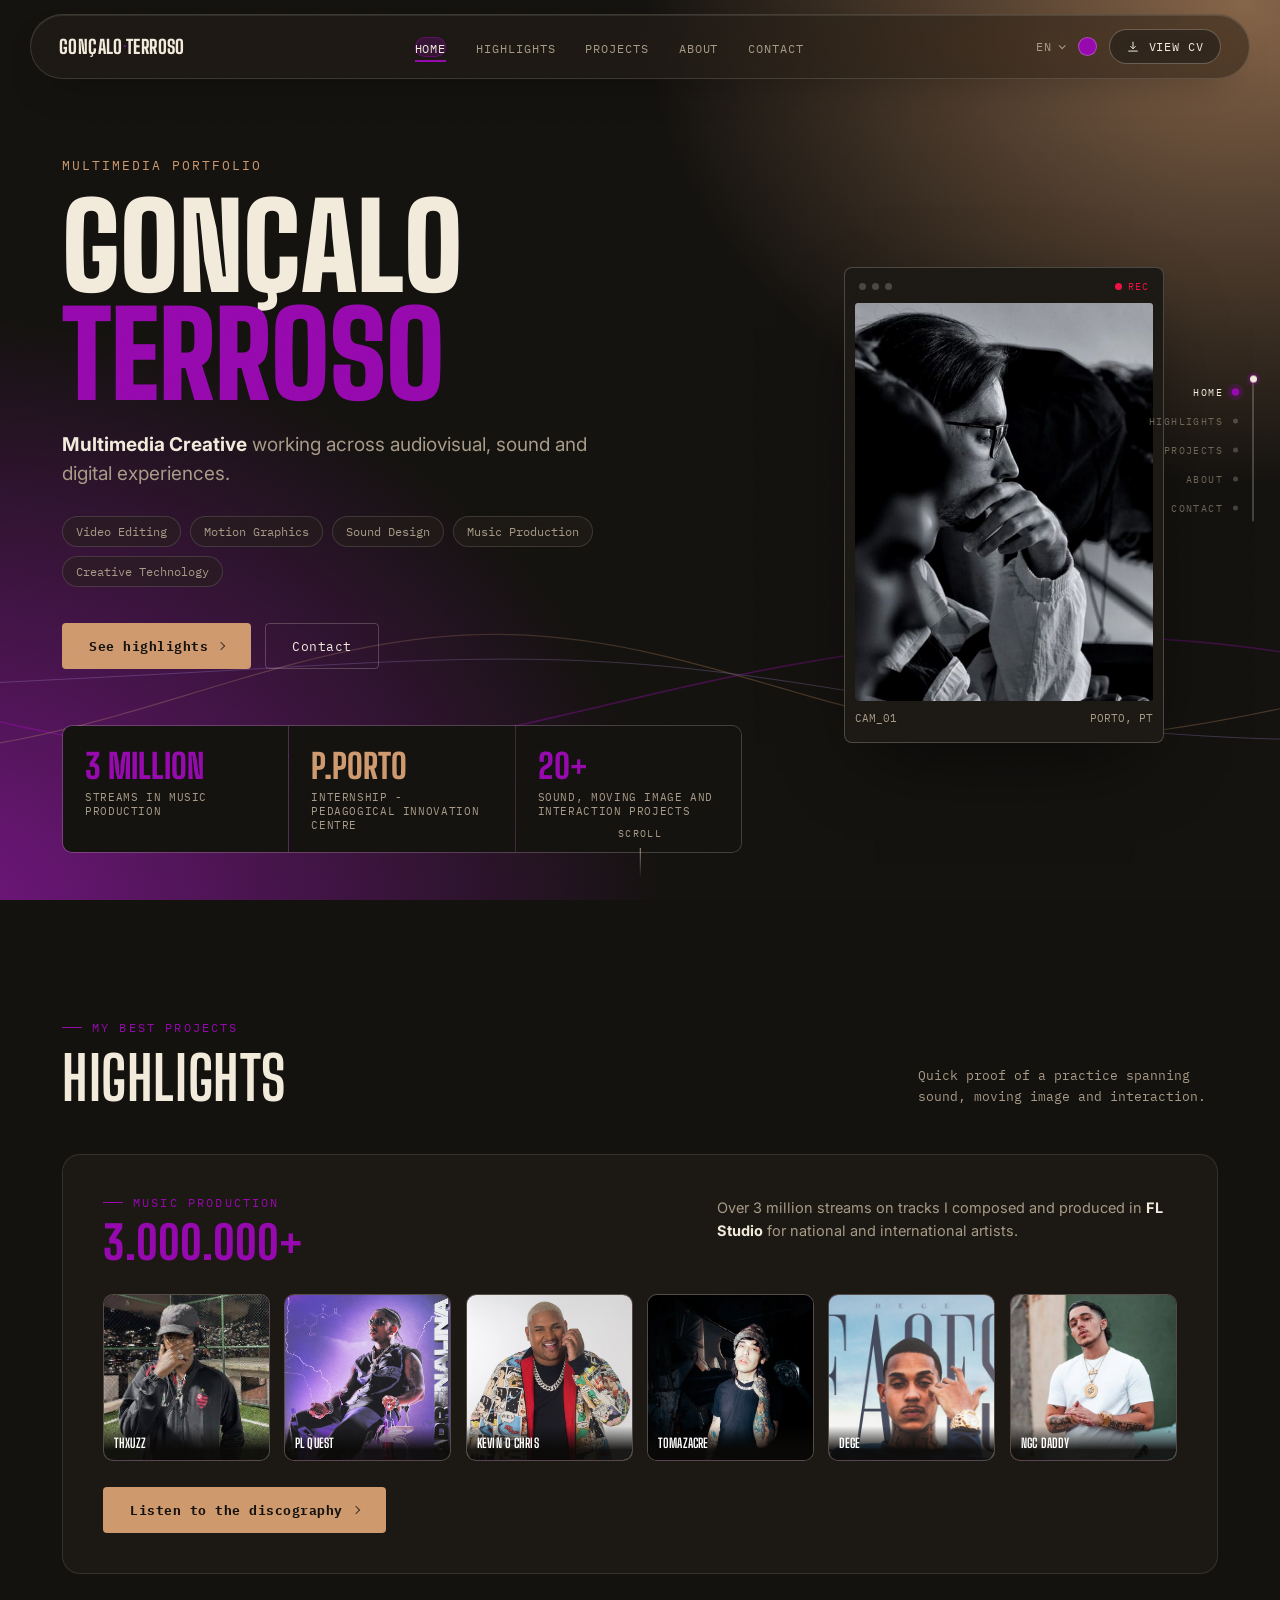
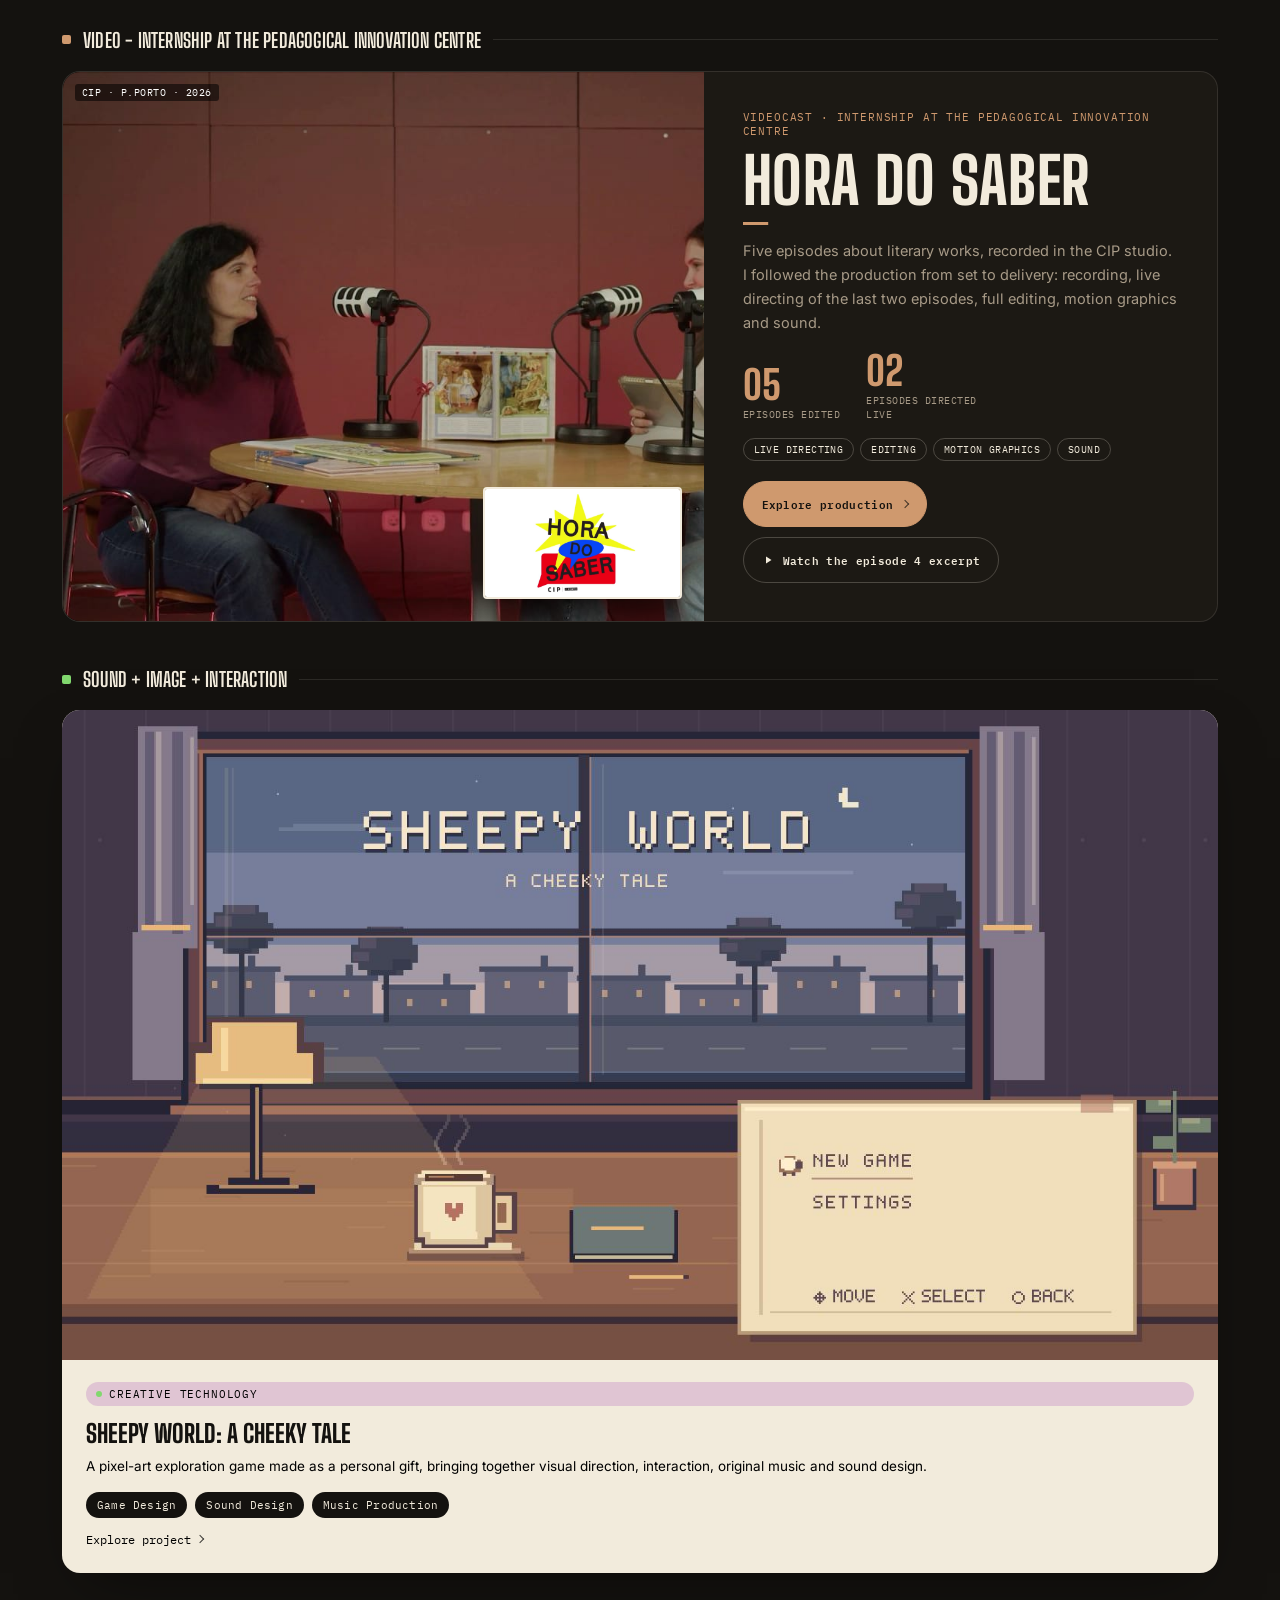
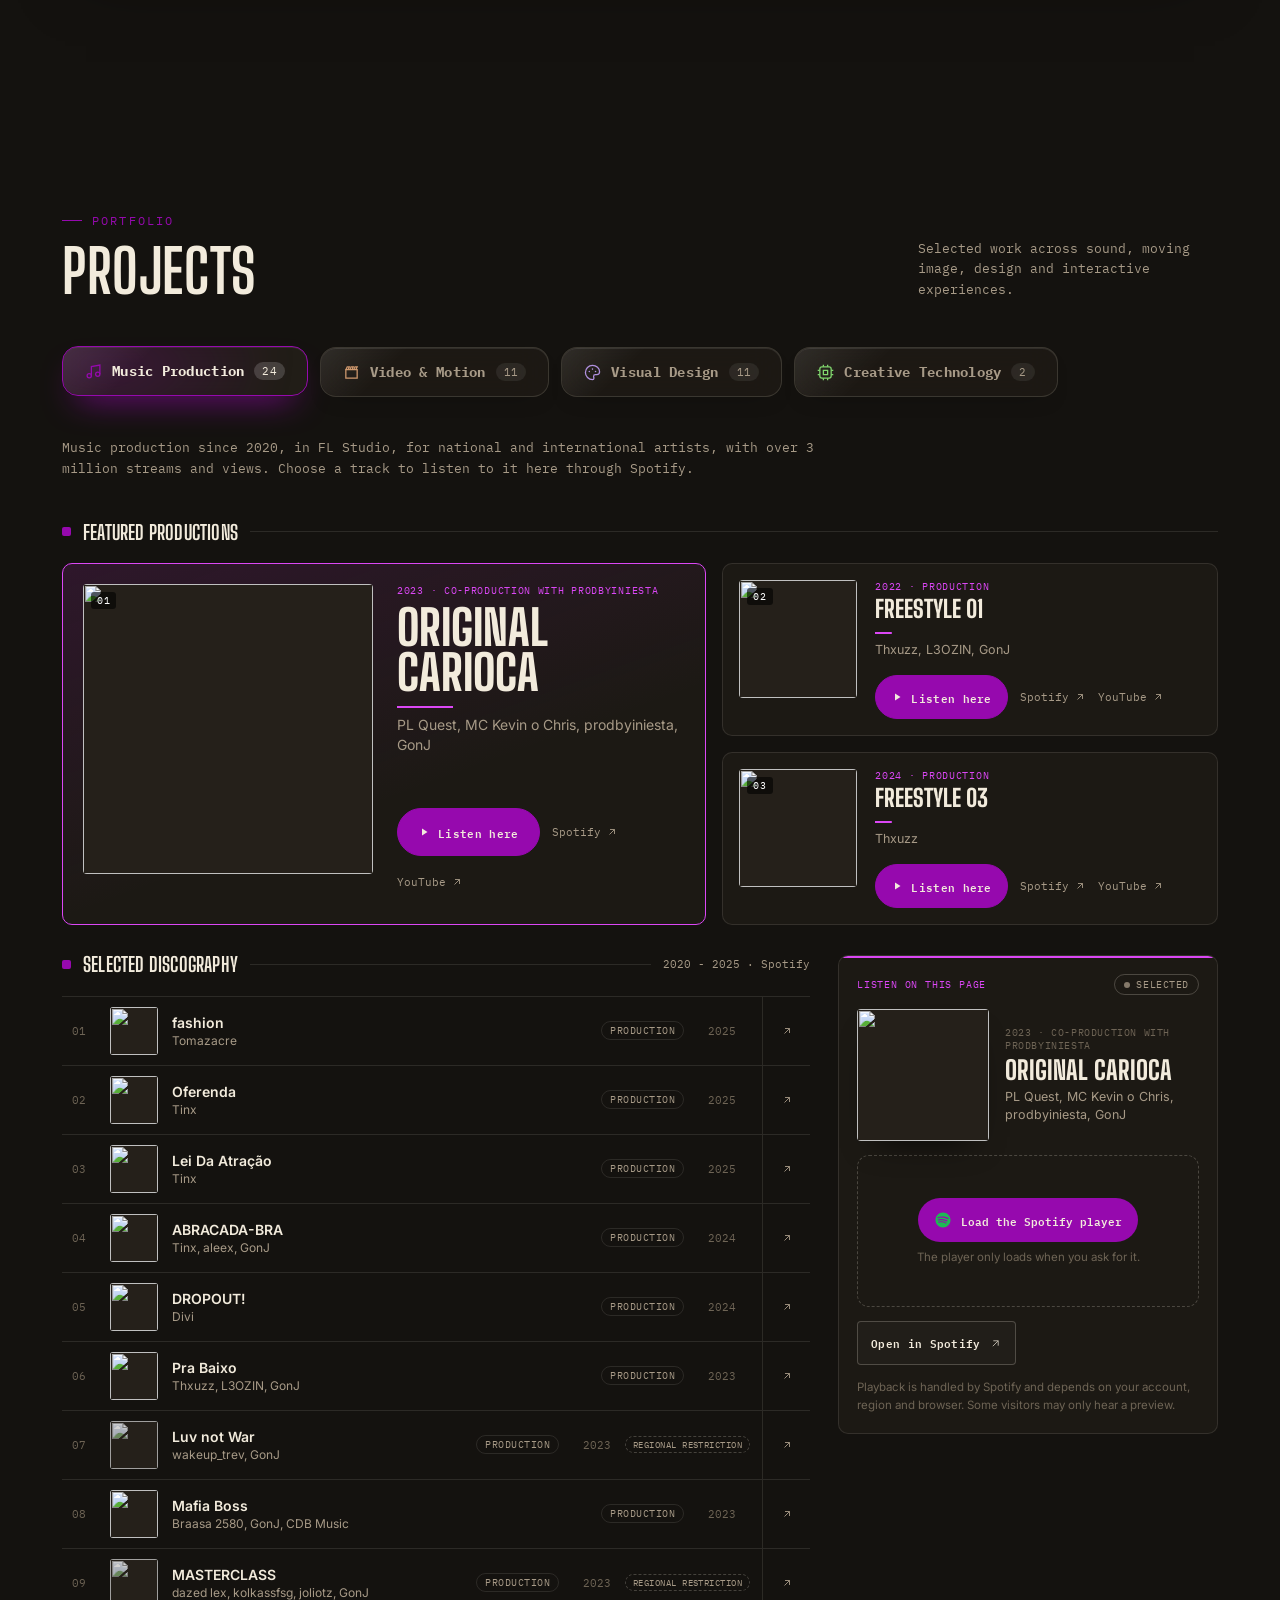
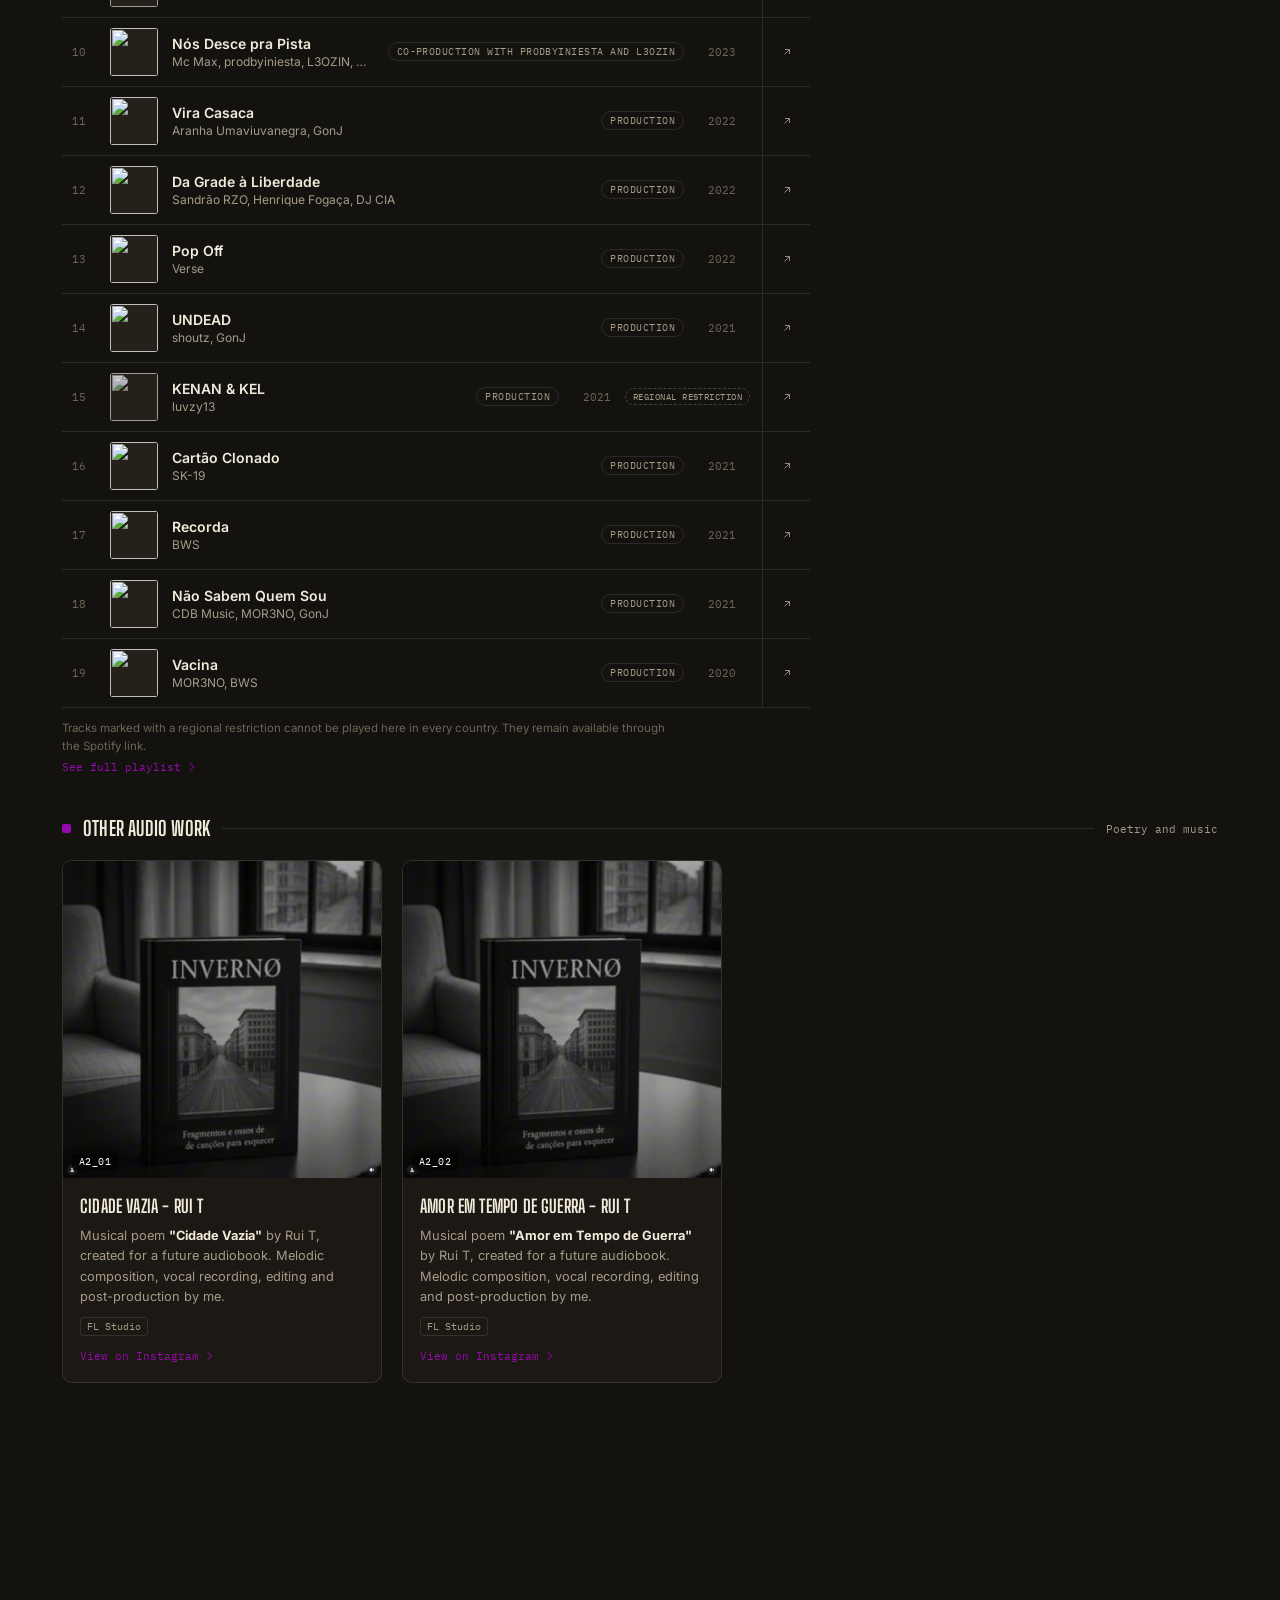
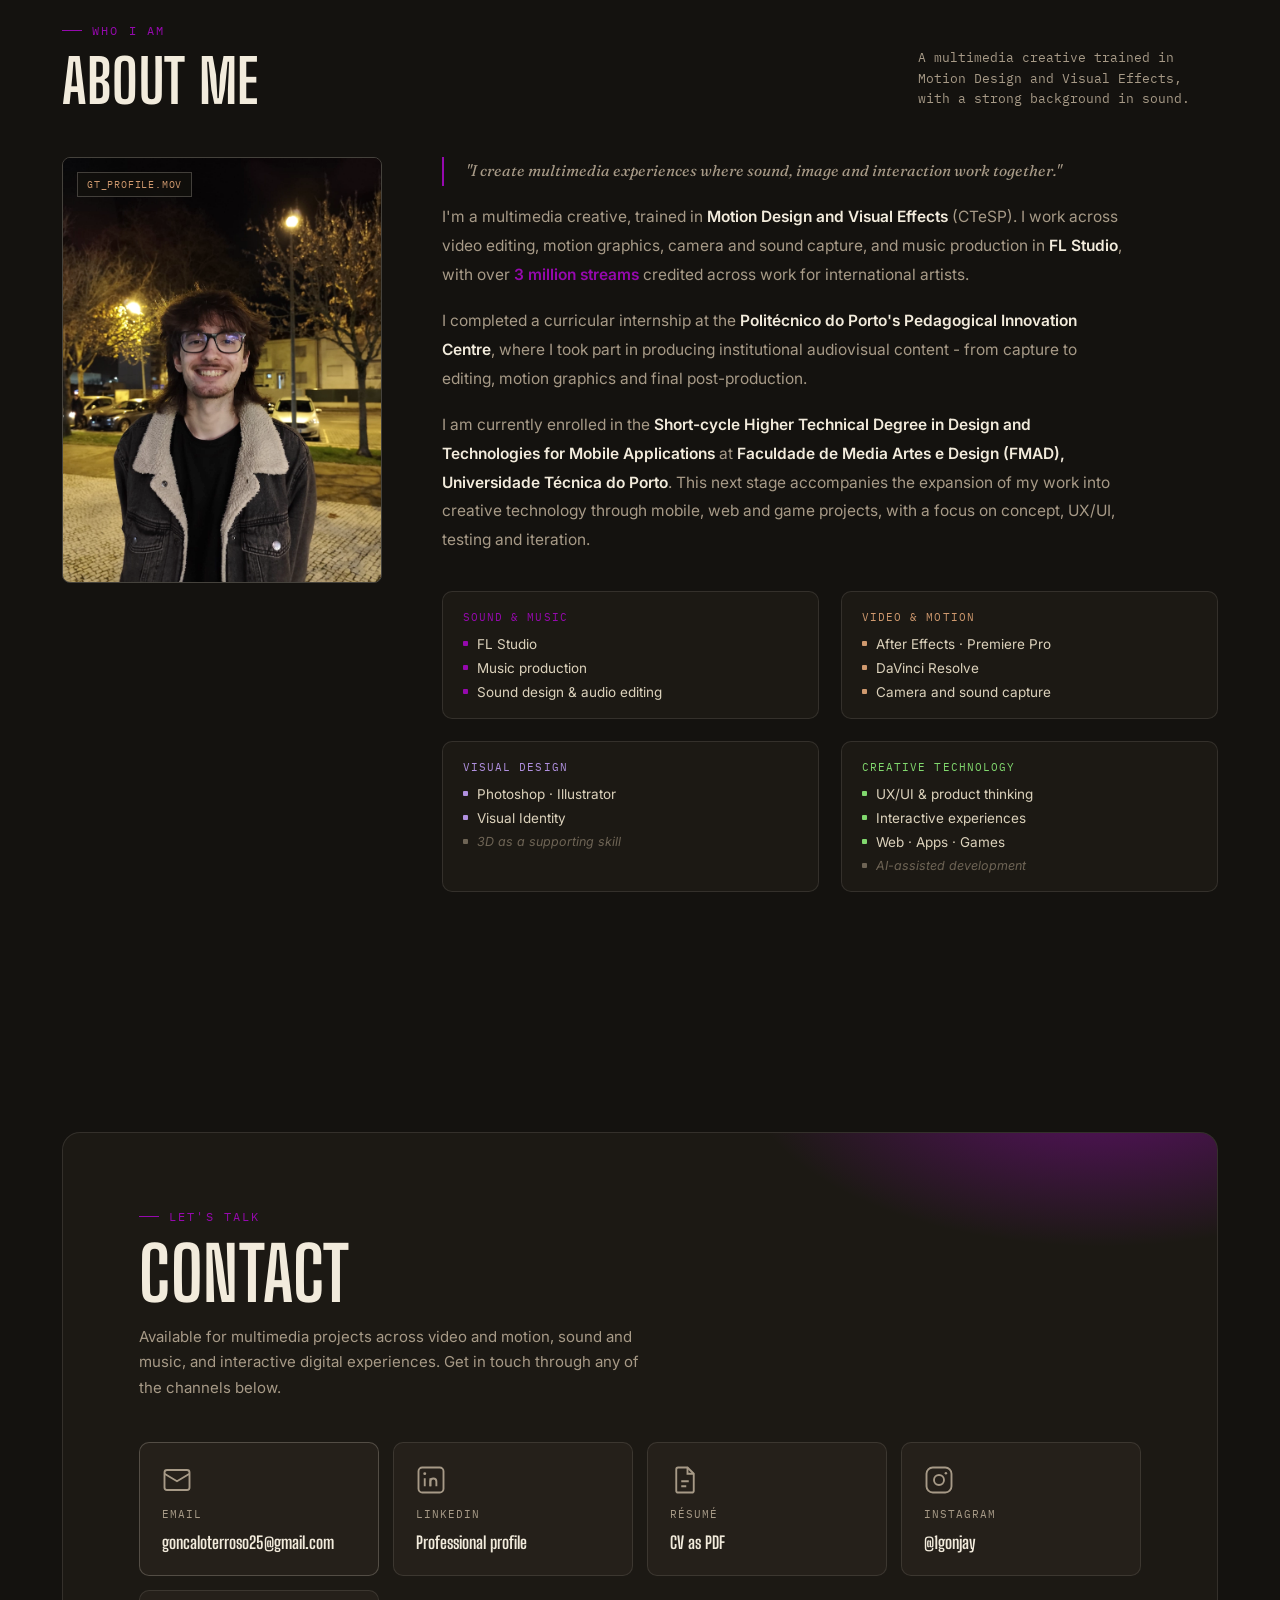
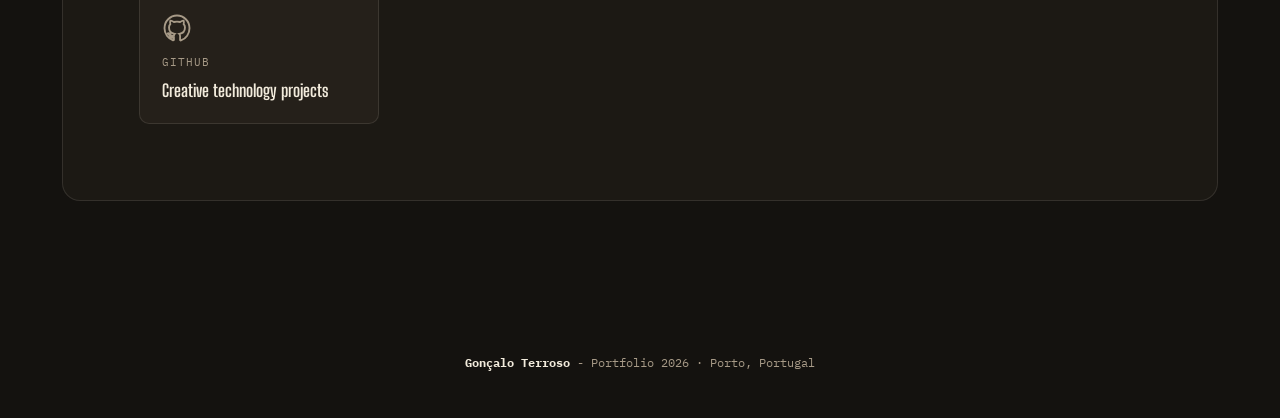
==== commit f25db425: "fix: update hora do saber featured frame Replace the weak episode 4 still with the studio conversati" ====
--- a/index.html
+++ b/index.html
@@ -60,7 +60,7 @@
 <link rel="preconnect" href="https://fonts.googleapis.com">
 <link rel="preconnect" href="https://fonts.gstatic.com" crossorigin>
 <link href="https://fonts.googleapis.com/css2?family=Big+Shoulders+Display:wght@600;700;800;900&family=Fraunces:ital,wght@0,500;1,400;1,500&family=Inter:wght@400;500;600;700&family=IBM+Plex+Mono:wght@400;500;600&display=swap" rel="stylesheet">
-<link rel="stylesheet" href="css/style.css?v=20261009-2">
+<link rel="stylesheet" href="css/style.css?v=20261009-3">
 <link rel="stylesheet" href="css/mobile.css?v=20261009-2">
 </head>
 <body>
@@ -324,7 +324,7 @@
          intro, credits and episode 4 excerpt live in the case study. -->
     <article class="hds-feature hds-feature--highlight" data-hds-feature style="--card-accent:var(--video)">
       <div class="hds-feature-media" data-hds-media>
-        <img class="hds-feature-img" data-hds-parallax loading="lazy" decoding="async" src="assets/images/posters/hora-do-saber-ep4.jpg" width="1280" height="720" alt="Inês Guedes e Sílvia Geraldes no estúdio do Hora do Saber, com o oráculo de identificação no ecrã" data-i18n-alt="alt_hds_ep4_still" data-project-card-media="hora-do-saber" data-flip-id="project-media-hora">
+        <img class="hds-feature-img" data-hds-parallax loading="lazy" decoding="async" src="assets/images/posters/hora-do-saber-featured.jpg" width="1280" height="720" alt="Conversa no estúdio do Hora do Saber, com a convidada e as apresentadoras à mesa, entre microfones e um livro pop-up" data-i18n-alt="alt_hds_ep4_still" data-project-card-media="hora-do-saber" data-flip-id="project-media-hora">
         <img class="hds-feature-inset" data-hds-inset loading="lazy" decoding="async" src="assets/images/posters/motion-horasaber-intro.jpg" width="1280" height="720" alt="">
         <span class="clip-code">CIP · P.PORTO · 2026</span>
       </div>
@@ -1161,7 +1161,7 @@
     <article class="project-detail project-detail--hora" data-project-detail="hora-do-saber" data-accent="video" hidden>
       <header class="project-detail-header">
         <div class="project-detail-media">
-          <img data-project-hero data-src="assets/images/posters/hora-do-saber-ep4.jpg" data-flip-id="project-media-hora" width="1280" height="720" alt="Inês Guedes e Sílvia Geraldes no estúdio do Hora do Saber, com o oráculo de identificação no ecrã" data-i18n-alt="alt_hds_ep4_still">
+          <img data-project-hero data-src="assets/images/posters/hora-do-saber-featured.jpg" data-flip-id="project-media-hora" width="1280" height="720" alt="Conversa no estúdio do Hora do Saber, com a convidada e as apresentadoras à mesa, entre microfones e um livro pop-up" data-i18n-alt="alt_hds_ep4_still">
           <span class="clip-code">V1_01 · VIDEOCAST</span>
         </div>
         <div class="project-detail-intro">
@@ -1288,7 +1288,7 @@
         <section class="project-detail-panel" id="hds-panel-editing" role="tabpanel" aria-labelledby="hds-tab-editing" data-detail-panel="editing" hidden>
           <figure class="hds-excerpt">
             <div class="hds-excerpt-media">
-              <video controls preload="none" playsinline width="1920" height="1080" poster="assets/images/posters/hora-do-saber-ep4.jpg" aria-label="Excerto do episódio 4 de Hora do Saber" data-i18n-aria-label="aria_hds_excerpt">
+              <video controls preload="none" playsinline width="1920" height="1080" poster="assets/images/posters/hora-do-saber-featured.jpg" aria-label="Excerto do episódio 4 de Hora do Saber" data-i18n-aria-label="aria_hds_excerpt">
                 <source src="assets/videos/hora-do-saber-ep4-excerto.mp4" type="video/mp4">
               </video>
             </div>
@@ -1591,7 +1591,7 @@
 <script src="js/music.js?v=20261009-2"></script>
 <script src="js/motion.js?v=20261009-2"></script>
 <script src="js/mobile.js"></script>
-<script src="js/i18n.js?v=20261009-3"></script>
+<script src="js/i18n.js?v=20261009-4"></script>
 <script src="js/effects.js?v=20261009-2"></script>
 <script src="js/easter.js"></script>
 </body>
--- a/css/style.css
+++ b/css/style.css
@@ -1513,6 +1513,7 @@
 .project-detail-media--phone{ display:grid; place-items:center; background:linear-gradient(145deg,var(--tech-dim),#080a0b); }
 .project-detail-media--phone img{ width:auto; max-width:82%; height:100%; object-fit:contain; }
 .project-detail-media .clip-code{ top:auto; bottom:12px; }
+.project-detail--hora .project-detail-media img{ object-position:24% 50%; }
 .project-detail-intro{ padding:clamp(52px,6vw,84px) clamp(28px,4vw,52px) 38px; display:flex; flex-direction:column; align-items:flex-start; justify-content:center; }
 .project-detail-intro h2{ margin-top:8px; font-size:clamp(38px,5vw,66px); line-height:.95; }
 .project-detail-lead{ margin-top:18px; max-width:540px; color:var(--text-dim); font-size:15px; line-height:1.7; }
